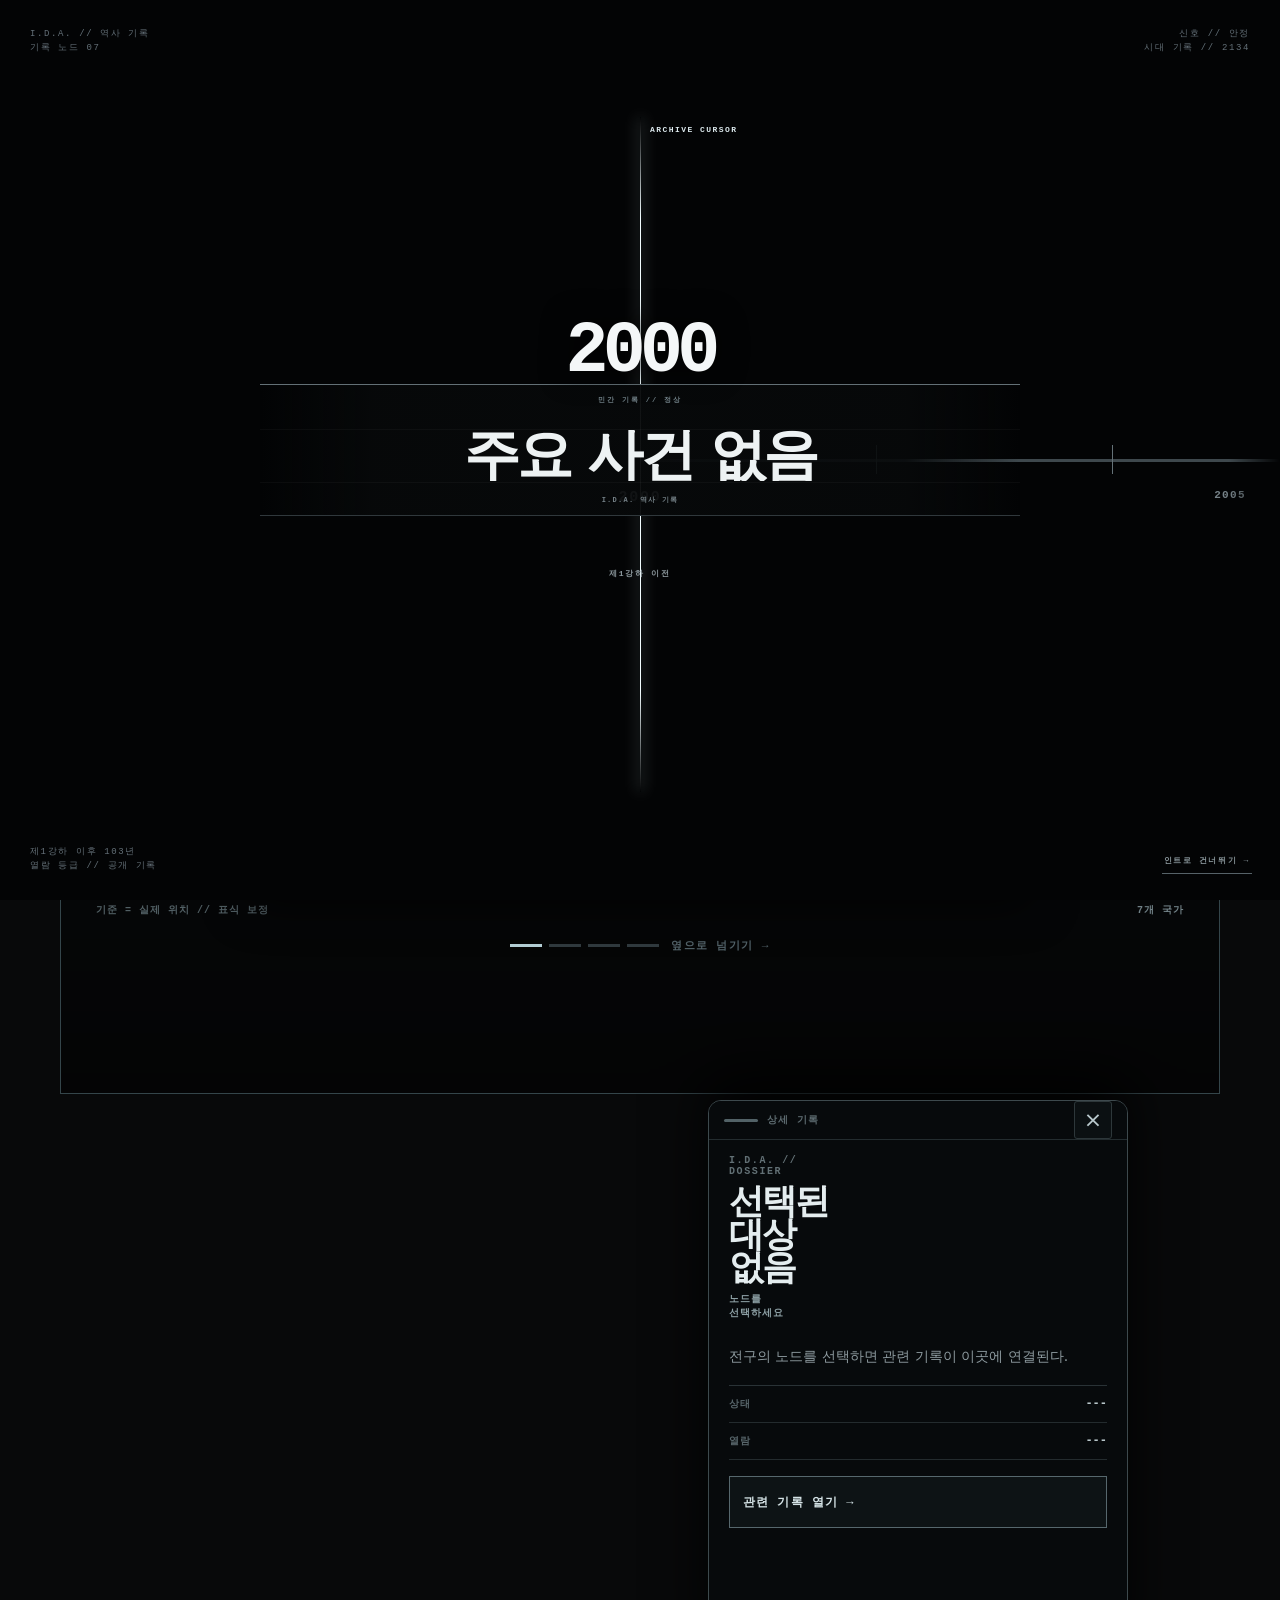
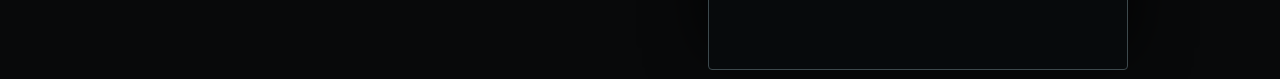
==== index.html @ ff330890 "Refresh website script cache to expose Russia dossier" ====
<!doctype html>
<html lang="ko">
<head>
  <meta charset="utf-8">
  <meta name="viewport" content="width=device-width,initial-scale=1">
  <title># 2134</title>
  <link rel="stylesheet" href="./css/base.css?v=20261007-refactor-3">
  <link rel="stylesheet" href="./css/intro.css?v=20261009-v1">
  <link rel="stylesheet" href="./css/site.css?v=20261007-refactor-3">
  <link rel="stylesheet" href="./css/access.css?v=20261007-refactor-3">
  <link rel="stylesheet" href="./css/world.css?v=20261008-world-order-structure-v1">
  <link rel="stylesheet" href="./css/world-map.css?v=20261008-world-order-structure-v1">
  <link rel="stylesheet" href="./css/world-panel.css?v=20261008-world-order-structure-v1">
  <link rel="stylesheet" href="./css/world-mobile.css?v=20261009-pc-world-terminal-v1">
  <link rel="stylesheet" href="./css/world-mobile-readability.css?v=20261009-pc-world-terminal-v1">
  <link rel="stylesheet" href="./css/world-terminal-desktop.css?v=20261009-pc-world-terminal-v1">
  <link rel="stylesheet" href="./css/nations.css?v=20261008-world-order-structure-v1">
  <link rel="stylesheet" href="./css/nations-dossier.css?v=20261008-world-order-structure-v1">
  <link rel="stylesheet" href="./css/nations-readability.css?v=20261008-world-order-structure-v1">
  <link rel="stylesheet" href="./css/nations-mobile.css?v=20261008-world-order-structure-v1">
  <link rel="stylesheet" href="./css/nations-mobile-dossier.css?v=20261008-world-order-structure-v1">
  <link rel="stylesheet" href="./css/nations-mobile-readability.css?v=20261008-world-order-structure-v1">
  <link rel="stylesheet" href="./css/eidolon.css?v=20261008-structure-v1">
  <link rel="stylesheet" href="./css/eidolon-3d.css?v=20261008-structure-v1">
  <link rel="stylesheet" href="./css/eidolon-dossier.css?v=20261008-structure-v1">
  <link rel="stylesheet" href="./css/eidolon-analysis.css?v=20261008-structure-v1">
  <link rel="stylesheet" href="./css/eidolon-controls.css?v=20261008-structure-v1">
  <link rel="stylesheet" href="./css/eidolon-mobile.css?v=20261007-refactor-3">
  <link rel="stylesheet" href="./css/eidolon-records.css?v=20261008-structure-v1">
  <link rel="stylesheet" href="./css/eidolon-records-behavior.css?v=20261008-structure-v1">
  <link rel="stylesheet" href="./css/eidolon-records-nest.css?v=20261008-structure-v1">
  <link rel="stylesheet" href="./css/eidolon-nest-recon.css?v=20261009-n03-v1">
  <link rel="stylesheet" href="./css/eidolon-records-engagement.css?v=20261008-structure-v1">
  <link rel="stylesheet" href="./css/eidolon-records-profile.css?v=20261008-structure-v1">
  <link rel="stylesheet" href="./css/eidolon-records-readability.css?v=20261008-structure-v1">
  <link rel="stylesheet" href="./css/eidolon-seraph.css?v=20261009-seraph-polish-v2">
  <link rel="stylesheet" href="./css/eidolon-records-seraph.css?v=20261009-seraph-records-v1">
  <link rel="stylesheet" href="./css/military.css?v=20261009-military-deployment-v1">
  <link rel="stylesheet" href="./css/characters.css?v=20261012-chaeryeong-lock-v1">
  <link rel="stylesheet" href="./css/record-nav.css?v=20261007-refactor-3">
  <link rel="stylesheet" href="./css/archive.css?v=20261009-v1">
</head>
<body>
<!-- INTRO / HISTORICAL OPENING -->
<section class="intro" id="intro"><div class="intro-noise"></div><div class="intro-grid"></div><div class="intro-corner tl">I.D.A. // 역사 기록<br>기록 노드 07</div><div class="intro-corner tr">신호 // 안정<br>시대 기록 // 2134</div><div class="intro-corner bl">제1강하 이후 103년<br>열람 등급 // 공개 기록</div><div class="intro-stage intro-first"><div><div class="first-date">I.D.A. // 역사 연표</div><div class="first-title">2000<br>— 2134</div><div class="first-sub">134년 기록 // 연표 불러오는 중</div></div></div><div class="intro-stage intro-years"><div class="chronology"><div class="era-title" id="eraTitle"></div><div class="timeline-now"></div><div class="timeline-year" id="timelineYear">2000</div><div class="record-window" id="recordWindow"><div class="record-status" id="recordStatus">민간 기록 // 정상</div><div class="record-event" id="recordEvent">주요 사건 없음</div><div class="record-eng" id="recordEng">I.D.A. 역사 기록</div></div><div class="timeline-era" id="timelineEra">제1강하 이전</div><div class="rupture-note"><span>역사적 단절 // 2031</span><b>제1강하</b></div><i class="signal-fault f1"></i><i class="signal-fault f2"></i><i class="signal-fault f3"></i><div class="timeline-rail"><div class="timeline-track" id="timelineTrack"></div></div><div class="final-blackout" id="finalBlackout"><div class="final-lock"><span>제1강하 이후 103년</span><b>2134</b><em>I.D.A. // 현재 세계 기록</em></div></div></div></div><div class="intro-stage intro-final" id="accessStage"><div class="access-gate" aria-hidden="true"><i class="gate-top"></i><i class="gate-bottom"></i></div><svg class="access-frame" viewBox="0 0 100 100" preserveAspectRatio="none" aria-hidden="true"><rect class="access-frame-base" x="1" y="1" width="98" height="98" pathLength="100"></rect><rect class="access-frame-progress" id="accessFrameProgress" x="1" y="1" width="98" height="98" pathLength="100"></rect></svg><div class="access-divider" aria-hidden="true"></div><div class="final-wrap"><div class="final-code">현재 시대 // 세계 기록</div><div class="final-title">2134</div><div class="final-rule"></div><div class="final-bottom"><div class="final-copy">인류는 멸망하지 않았다.<br>하지만 세계의 모든 곳이 살아남은 것도 아니다.<small>I.D.A. 세계 기록 // 인증 필요</small></div><div class="access-console"><div class="access-status" id="accessStatus">기록 잠금 // 잠김</div><button class="access-control" id="accessControl" type="button" aria-label="Press and hold to unseal the world archive"><span class="hold-pulse" aria-hidden="true"><i></i></span><span class="access-percent" id="accessPercent">000%</span><span class="hold-copy"><b id="accessHintPrimary">길게 누르기</b><small id="accessHintSecondary">길게 눌러 기록을 해제하세요</small></span></button><div class="access-hint" id="accessHint">길게 누르기 // 놓으면 취소</div></div></div></div><div class="access-granted" id="accessGranted" hidden><span>I.D.A. 인증</span><b>열람 승인</b><em>기록 잠금 // 해제</em></div></div><button class="intro-skip" id="introSkip">인트로 건너뛰기 →</button></section><!-- ARCHIVE APPLICATION SHELL -->
<div class="shell archive-shell" id="archiveShell" data-active-record="world">
<div class="archive-frame" aria-hidden="true">
  <div class="frame-meta frame-left"><span>열람 // 공개 기록</span><b id="frameRecord">기록 01 / 06</b></div>
  <div class="frame-meta frame-right"><span>시대 // 2134</span><b>전쟁 연차 // 103</b></div>
</div>
<header class="top archive-top">
  <div class="brand"><small>I.D.A.</small><strong># 2134</strong></div>
  <div class="record-identity"><span id="recordCode">기록 01 // 현재 시대</span><b id="recordTitle">세계</b></div>

  <div class="system-state"><i></i><span>NODE 07</span><b>신호 // 안정</b></div>
</header><main class="main">
<!-- 01 / WORLD -->
<section class="view active world-view" data-view="world">
  <div class="situation-room" id="situationRoom" data-zone="all" data-era="2134">

    <section class="field-terminal" id="fieldTerminal" aria-label="I.D.A. 전구 기록 단말">
      <header class="ft-header">
        <div><span>I.D.A. // 현장 단말</span><b>세계 / <em>2134</em></b></div>
        <strong class="ft-link"><i></i>연결</strong>
      </header>

      <nav class="ft-modules" aria-label="Terminal modules">
        <button class="active" data-ft-module="theater">전구</button>
        <button data-ft-module="timeline">연표</button>
        <button data-ft-module="status">현황</button>
      </nav>

      <section class="ft-panel active" data-ft-panel="theater">
        <div class="ft-theater-head">
          <span>현재 전구</span>
          <b id="ftTheaterName">동아시아 / 태평양</b>
          <em id="ftTheaterIndex">01 / 04</em>
          <small id="ftTheaterCaption">동아시아 · 태평양 전구</small>
        </div>
        <div class="ft-world-index" id="ftWorldIndex" aria-label="Theater index"></div>
        <div class="ft-theater-deck" id="ftTheaterDeck"></div>
        <div class="ft-theater-footer">
          <div class="ft-theater-dots" id="ftTheaterDots" aria-label="Theater pages"></div>
          <span class="ft-swipe-cue" aria-hidden="true">옆으로 넘기기 →</span>
        </div>
        <div class="ft-discovery-hint" id="ftDiscoveryHint" aria-hidden="true">
          <span>전구를 옆으로 넘겨보세요 →</span><b>국가 선택 // 상세기록 열기</b>
        </div>
      </section>

      <section class="ft-panel ft-timeline" data-ft-panel="timeline">
        <div class="ft-era-row" aria-label="Historical era">
          <button data-ft-era="2031">2031</button>
          <button data-ft-era="2041">2041</button>
          <button data-ft-era="2071">2071</button>
          <button data-ft-era="2101">2101</button>
          <button class="active" data-ft-era="2134">2134</button>
        </div>
        <div class="ft-timeline-list" id="ftTimelineList"></div>
      </section>

      <section class="ft-panel ft-status" data-ft-panel="status">
        <div class="ft-status-hero"><span>현재 세계 기록</span><b>103</b><strong>전쟁 103년째 // 계속 중</strong></div>
        <div class="ft-zone-list">
          <article><b>안전권</b><p>국가 행정과 민간 생활이 안정적으로 유지되는 통제지역.</p></article>
          <article><b>분쟁권</b><p>통제권이 유동적이며 교전·회복작전이 진행되는 지역.</p></article>
          <article><b>상실권</b><p>인류의 지속적인 상시 통제가 상실된 지역.</p></article>
          <article><b>흑색권</b><p>대규모 네스트와 제한된 정찰 데이터가 기록되는 최고위험 구역.</p></article>
        </div>
        <div class="ft-status-actions">
          <button data-ft-open="nations">세계 질서 보기 →</button>
          <button data-ft-open="eidolon">에이돌론 기록 보기 →</button>
        </div>
      </section>

      <aside class="ft-dossier" id="ftDossier" data-state="closed">
        <div class="ft-dossier-head">
          <button class="ft-dossier-grab" id="ftDossierGrabber" type="button" aria-expanded="false"><i></i><span>상세 기록</span></button>
          <button class="ft-dossier-close" id="ftDossierClose" type="button" aria-label="Close dossier">×</button>
        </div>
        <div class="ft-dossier-identity"><div class="ft-dossier-flag" id="ftDossierFlagWrap"><img id="ftDossierFlag" alt="" decoding="async"></div><div><div class="ft-dossier-code" id="ftDossierCode">I.D.A. // DOSSIER</div>
        <h3 id="ftDossierTitle">선택된 대상 없음</h3>
        <div class="ft-dossier-class" id="ftDossierClass">노드를 선택하세요</div></div></div>
        <p id="ftDossierBody">전구의 노드를 선택하면 관련 기록이 이곳에 연결된다.</p>
        <div class="ft-dossier-data">
          <div><span id="ftDossierKey1">상태</span><b id="ftDossierVal1">---</b></div>
          <div><span id="ftDossierKey2">열람</span><b id="ftDossierVal2">---</b></div>
        </div>
        <button class="ft-dossier-open" id="ftDossierOpen" type="button">관련 기록 열기 →</button>
      </aside>
    </section>

    <header class="situation-head">
      <div>
        <div class="kicker">I.D.A. // 세계 전구 통제</div>
        <h2>세계<br><span>전황 기록.</span></h2>
      </div>
      <div class="situation-summary">
        <div><span>현재 시대</span><b id="worldEraReadout">2134</b></div>
        <div><span>전쟁 기간</span><b>103년</b></div>
        <div><span>공개 노드</span><b id="worldNodeCount">08개 추적</b></div>
      </div>
    </header>

    <div class="situation-layout">
      <aside class="zone-rail" aria-label="Zone filters">
        <div class="rail-label">권역 필터</div>
        <button class="zone-filter active" data-zone-filter="all"><span>00</span><b>전체</b><em id="countAll">08</em></button>
        <button class="zone-filter" data-zone-filter="safe"><span>01</span><b>안전</b><em id="countSafe">06</em></button>
        <button class="zone-filter" data-zone-filter="contested"><span>02</span><b>분쟁</b><em id="countContested">00</em></button>
        <button class="zone-filter" data-zone-filter="lost"><span>03</span><b>상실</b><em id="countLost">00</em></button>
        <button class="zone-filter" data-zone-filter="black"><span>04</span><b>흑색</b><em id="countBlack">02</em></button>
      </aside>

      <section class="map-console" aria-label="Interactive world situation map">
        <div class="map-toolbar">
          <div class="map-status">
            <span>지도 // 전략 현황</span>
            <b id="mapHover">권역 또는 국가를 선택하세요</b>
          </div>
          <div class="map-search">
            <label for="worldSearch">검색</label>
            <input id="worldSearch" list="worldSearchList" autocomplete="off" placeholder="국가 / 권역">
            <datalist id="worldSearchList"></datalist>
          </div>
          <div class="map-tools">
            <button type="button" id="zoomOut" aria-label="Zoom out">−</button>
            <button type="button" id="zoomIn" aria-label="Zoom in">+</button>
            <button type="button" id="zoomReset">초기화</button>
          </div>
        </div>

        <div class="map-viewport" id="mapViewport">
          <svg class="world-svg" id="worldSvg" viewBox="0 0 1000 500" role="img" aria-label="Interactive map of the 2134 world archive">
            <defs>
              <pattern id="mapGrid" width="25" height="25" patternUnits="userSpaceOnUse">
                <path d="M 25 0 L 0 0 0 25" fill="none" stroke="currentColor" stroke-width=".45"></path>
              </pattern>
              <filter id="sectorGlow" x="-200%" y="-200%" width="400%" height="400%">
                <feGaussianBlur stdDeviation="2.5" result="blur"></feGaussianBlur>
                <feMerge><feMergeNode in="blur"></feMergeNode><feMergeNode in="SourceGraphic"></feMergeNode></feMerge>
              </filter>
            </defs>
            <rect class="map-grid-fill" width="1000" height="500" fill="url(#mapGrid)"></rect>
            <g id="worldMapViewport">
              <g class="world-land" id="worldLand"></g>
              <g class="world-sectors" id="worldSectors"></g>
            </g>
          </svg>
          <div class="map-scanline" aria-hidden="true"></div>
          <div class="map-loading" id="mapLoading"><span>세계 데이터 // 불러오는 중</span><i></i></div>
          <div class="map-coordinate" id="mapCoordinate">위도 --.-- // 경도 --.--</div>
          <div class="map-legend"><span><i class="safe"></i>안전</span><span><i class="contested"></i>분쟁</span><span><i class="lost"></i>상실</span><span><i class="black"></i>흑색</span></div>
        </div>

        <div class="era-strip">
          <div class="era-strip-head"><span>역사 기록 보기</span><b id="eraState">현재 기록 // 교착</b></div>
          <div class="era-track" role="group" aria-label="Historical era">
            <button data-era="2031"><span>2031</span><b>제1강하</b></button>
            <button data-era="2041"><span>2041</span><b>대전쟁</b></button>
            <button data-era="2071"><span>2071</span><b>대반격</b></button>
            <button data-era="2101"><span>2101</span><b>재건기</b></button>
            <button class="active" data-era="2134"><span>2134</span><b>현재</b></button>
          </div>
          <p id="eraNote">현재 세계 기록. 국가와 도시의 일상은 존속하지만 전쟁은 103년째 계속되고 있다.</p>
        </div>
      </section>

      <aside class="sector-panel" id="sectorPanel">
        <div class="panel-overline" id="panelOverline">세계 전구 // 2134</div>
        <div class="panel-index" id="panelIndex">00</div>
        <h3 id="panelTitle">세계 현황</h3>
        <div class="panel-class" id="panelClass">I.D.A. 공개 기록</div>
        <p id="panelBody">지도의 국가 또는 전략 노드를 선택하면 현재 기록과 연결된 아카이브를 열람할 수 있다.</p>
        <div class="panel-data">
          <div><span>시대</span><b id="panelEra">2134</b></div>
          <div><span>상태</span><b id="panelStatus">전쟁 계속 중</b></div>
          <div><span>열람</span><b id="panelAccess">공개</b></div>
        </div>
        <div class="panel-actions">
          <button id="panelOpen" type="button" disabled>관련 기록 열기 <span>→</span></button>
          <button id="panelReset" type="button">선택 초기화</button>
        </div>
        <div class="panel-feed">
          <span>실시간 기록</span>
          <div id="panelFeed">NODE 07 // WORLD DATA SYNCHRONIZED</div>
        </div>
      </aside>
    </div>
  </div>
</section>
<!-- 02 / CHARACTERS -->
<section class="view characters-view" data-view="characters">
  <div class="char-experience" id="characterArchive" data-section="0">

    <section class="char-directory" id="characterDirectory" hidden aria-label="국가별 인물 명부">
      <header class="char-directory-head">
        <div class="char-directory-eyebrow">I.D.A. // PERSONNEL DIRECTORY · 2134</div>
        <div class="char-directory-intro">
          <div><h2>인물 명부</h2><p>국가와 방위공동체를 선택해 등록 인물의 기록을 열람하십시오.</p></div>
          <div class="char-directory-count"><span>PUBLIC PERSONNEL</span><strong id="characterTotalCount">01</strong></div>
        </div>
      </header>
      <div class="char-directory-filters">
        <span class="char-directory-filter-label">NATIONAL / REGIONAL AFFILIATION</span>
        <nav class="char-country-list" id="characterCountryTabs" aria-label="국가별 인물 분류"></nav>
        <small>← 좌우로 넘겨 국가 선택 →</small>
      </div>
      <div class="char-directory-body">
        <div class="char-directory-section-head">
          <div><span>SELECTED AFFILIATION</span><h3 id="characterCountryName">대한민국</h3></div>
          <b id="characterCountryCount">01 / 등록 인물</b>
        </div>
        <div class="char-directory-cards" id="characterCardList"></div>
        <div class="char-directory-empty" id="characterDirectoryEmpty" hidden>
          <span>NO PUBLIC PERSONNEL RECORD</span>
          <b>공개된 인물 기록이 없습니다.</b>
          <p>추가 인물이 등록되면 해당 국가의 명부에 표시됩니다.</p>
          <small id="characterCountryNote"></small>
        </div>
      </div>
      <footer class="char-directory-foot"><span>PERSONNEL ARCHIVE // PUBLIC DATA</span><span>등록된 인물만 열람할 수 있습니다.</span></footer>
    </section>

    <section class="char-hero" data-char-opening aria-label="한서린 인물 기록 표지">
      <div class="char-hero-head">
        <span>I.D.A. / PERSONNEL ARCHIVE</span><button type="button" class="char-directory-link" data-char-directory-open>국가별 인물 <b aria-hidden="true">↗</b></button>
      </div>
      <div class="char-hero-layout">
        <figure class="char-hero-image">
          <img id="characterCover" alt="한서린" decoding="async" loading="lazy">
          <figcaption id="characterCoverCaption">대한민국 중앙사관학교 / 제76기</figcaption>
        </figure>
        <div class="char-hero-copy">
          <span class="char-roman" id="characterRoman">HAN SEO-RIN</span>
          <h2 id="characterName">한서린</h2>
          <p id="characterSummary"></p>
          <div class="char-hero-meta">2134 <i></i> CADET / CENTRAL ACADEMY</div>
          <button type="button" data-char-start class="char-start" aria-controls="characterBinder" aria-expanded="false">
            <span>기록 열람 시작</span><b aria-hidden="true">→</b>
          </button>
        </div>
      </div>
      <div class="char-hero-foot"><span>PERSONNEL RECORD // ACCESS READY</span><span>01 — 04</span></div>
    </section>

    <section class="char-dossier" id="characterBinder" hidden aria-label="한서린의 인물 기록">
      <header class="char-dossier-head">
        <div><span id="characterFileBadge">PERSONNEL / 001</span><b id="characterDossierName">한서린</b></div>
        <div class="char-dossier-head-actions"><button type="button" data-char-close aria-label="인물 소개로 돌아가기">표지로 ↖</button><button type="button" data-char-directory-open>전체 인물 ☷</button></div>
      </header>

      <nav class="char-index" aria-label="인물 기록 선택">
        <button type="button" data-char-tab="0" aria-current="location"><span>01</span><b>신상</b></button>
        <button type="button" data-char-tab="1"><span>02</span><b>성격</b></button>
        <button type="button" data-char-tab="2"><span>03</span><b>경력</b></button>
        <button type="button" data-char-tab="3"><span>04</span><b>연결</b></button>
      </nav>

      <div class="char-track" id="characterTrack" tabindex="0" aria-label="인물 기록. 좌우로 스와이프하거나 방향키로 이동하세요.">
        <article class="char-slide" data-char-slide="0" aria-label="01 신상">
          <figure class="char-slide-image">
            <img data-char-image="0" alt="한서린의 전장 모습" decoding="async" loading="lazy">
            <figcaption><span>VISUAL / 01</span><b>전장</b></figcaption>
          </figure>
          <div class="char-slide-info">
            <div class="char-slide-kicker">01 / IDENTIFICATION</div>
            <h3 id="characterIdentityName">한서린</h3>
            <p class="char-slide-lead"><b id="characterAffiliation">중앙사관학교 제76기</b><span id="characterPosition">2학년 생도</span></p>
            <dl class="char-facts" id="characterFacts"></dl>
            <p class="char-slide-note" id="characterIdentityNote"></p>
          </div>
        </article>

        <article class="char-slide" data-char-slide="1" aria-label="02 성격">
          <figure class="char-slide-image">
            <img data-char-image="1" alt="한서린의 사복 모습" decoding="async" loading="lazy">
            <figcaption><span>VISUAL / 02</span><b>일상</b></figcaption>
          </figure>
          <div class="char-slide-info">
            <div class="char-slide-kicker">02 / PERSONALITY</div>
            <h3 id="characterPersonalityTitle">서툰 다정함.</h3>
            <p class="char-slide-lead" id="characterPersonalityLead"></p>
            <div class="char-glance" id="characterPersonality"></div>
          </div>
        </article>

        <article class="char-slide" data-char-slide="2" aria-label="03 경력">
          <figure class="char-slide-image">
            <img data-char-image="2" alt="한서린의 정복 경례 모습" decoding="async" loading="lazy">
            <figcaption><span>VISUAL / 03</span><b>정복</b></figcaption>
          </figure>
          <div class="char-slide-info">
            <div class="char-slide-kicker">03 / SERVICE HISTORY</div>
            <h3 id="characterCareerTitle">가문보다 실력.</h3>
            <p class="char-slide-lead" id="characterCareerLead"></p>
            <div class="char-glance char-glance-career" id="characterCareer"></div>
          </div>
        </article>

        <article class="char-slide" data-char-slide="3" aria-label="04 연결">
          <figure class="char-slide-image">
            <img data-char-image="3" alt="한서린의 정복 상반신 모습" decoding="async" loading="lazy">
            <figcaption><span>VISUAL / 04</span><b>인물</b></figcaption>
          </figure>
          <div class="char-slide-info">
            <div class="char-slide-kicker">04 / LINKED RECORDS</div>
            <h3 id="characterLinksTitle">세계와의 연결.</h3>
            <p class="char-slide-lead" id="characterRelationsLead"></p>
            <div class="char-world-links">
              <button type="button" data-char-open="nations"><span>WORLD ORDER</span><b id="characterLinkedNation">대한민국</b><em aria-hidden="true">↗</em></button>
              <button type="button" data-char-open="military"><span>MILITARY</span><b id="characterLinkedInstitution">중앙사관학교</b><em aria-hidden="true">↗</em></button>
            </div>
            <p class="char-slide-note" id="characterLinkedNote">명문 군인가문 출신 · 개별 인물 관계 미공개</p>
          </div>
        </article>
      </div>

      <footer class="char-pager">
        <button type="button" data-char-prev aria-label="이전 기록"><b aria-hidden="true">←</b><span>이전</span></button>
        <div class="char-pager-center">
          <span class="char-pager-count" id="characterPageNumber">01 <i>/</i> 04</span>
          <div class="char-pager-progress" aria-hidden="true"><i data-char-progress="0" class="active"></i><i data-char-progress="1"></i><i data-char-progress="2"></i><i data-char-progress="3"></i></div>
          <em>좌우로 넘겨 기록 열람</em>
        </div>
        <button type="button" data-char-next aria-label="다음 기록"><span>다음</span><b aria-hidden="true">→</b></button>
      </footer>
    </section>
  </div>
</section>

<!-- 03 / WORLD ORDER -->
<section class="view nations-view" data-view="nations">
  <div class="nation-archive world-order" id="nationsArchive">
    <header class="na-head wo-head">
      <div><span>I.D.A. // 국가 체계 기록</span><b>세계 질서</b></div>
      <p>2134 국가 기록 // 통치 · 사회 · 국방 · 기관</p>
    </header>

    <div class="na-layout">
      <aside class="na-index" id="nationIndex">
        <div class="na-index-mobile-bar">
          <button class="na-index-toggle" id="nationIndexToggle" type="button" aria-expanded="false" aria-controls="nationList"><span>국가 목록</span><b>≡</b></button>
          <button class="na-index-close" id="nationIndexClose" type="button" aria-label="Close nation index">×</button>
        </div>
        <div class="na-index-head">
          <div><span>국가 목록</span><b id="nationCount">17개 기록</b></div>
          <label class="na-search"><span>검색</span><input id="nationSearch" type="search" autocomplete="off" spellcheck="false" placeholder="CODE / STATE"></label>
        </div>
        <div class="na-index-list" id="nationList" role="listbox" aria-label="State records"></div>
      </aside>

      <article class="na-dossier wo-dossier" id="nationDossier" data-code="ROK" data-state-ready="true">
        <section class="na-identity wo-identity" id="nationIdentity">
          <div class="na-flag-frame">
            <span>국가 식별</span>
            <img id="nf" alt="" decoding="async" fetchpriority="high">
            <i></i>
          </div>
          <div class="na-identity-copy">
            <div class="na-code" id="nc">ROK // 2134</div>
            <h2 id="nn">대한민국</h2>
            <div class="na-eng" id="ne">대한민국</div>
            <div class="na-state-line"><span>상태</span><b data-nation-field="status">---</b><i id="naStateAvailability">국가 체계 // 확인됨</i></div>
          </div>
        </section>

        <nav class="na-tabs wo-tabs" aria-label="State dossier sections">
          <button class="active" type="button" data-na-tab="governance"><span>01</span><b>통치체계</b></button>
          <button type="button" data-na-tab="society"><span>02</span><b>사회</b></button>
          <button type="button" data-na-tab="defense"><span>03</span><b>국방</b></button>
          <button type="button" data-na-tab="institutions"><span>04</span><b>기관</b></button>
          <button type="button" data-na-tab="history"><span>05</span><b>역사</b></button>
        </nav>

        <div class="na-panels wo-panels">
          <section class="na-panel active" data-na-panel="governance">
            <div class="wo-section-head"><span>01 / 통치체계</span><b>권력 구조</b><em>국가 권력 관계도</em></div>
            <p class="na-brief wo-brief" id="nb"></p>
            <div class="wo-pending"><span>상세 국가 체계</span><b>기록 준비 중 // 대한민국 상세자료 제공</b></div>
            <div class="wo-state-content">
              <div class="wo-gov-lead">
                <div><span>정부 형태</span><b data-state-field="gov-type">공화국 / 민간정부</b><em data-state-field="gov-ko">공화국 · 민간정부</em></div>
                <p data-state-field="gov-note"></p>
              </div>
              <div class="wo-power" aria-label="State authority structure">
                <i class="wo-power-line line-a"></i><i class="wo-power-line line-b"></i><i class="wo-power-line line-c"></i>
                <div class="wo-power-core"><span>국가 권력 구조</span><b data-state-field="gov-balance">민간 권력 균형</b><em>2134 // 공개 자료</em></div>
                <article class="wo-power-node executive"><span>행정부</span><b data-state-field="gov-executive">대통령 · 행정부</b><i>01</i></article>
                <article class="wo-power-node legislature"><span>입법부</span><b data-state-field="gov-legislature">국회</b><i>02</i></article>
                <article class="wo-power-node judiciary"><span>사법부</span><b data-state-field="gov-judiciary">사법부</b><i>03</i></article>
              </div>
            </div>
          </section>

          <section class="na-panel" data-na-panel="society">
            <div class="wo-section-head"><span>02 / 사회</span><b>민간 질서</b><em>전시 사회 구조</em></div>
            <div class="wo-pending"><span>상세 국가 체계</span><b>기록 준비 중 // 대한민국 상세자료 제공</b></div>
            <div class="wo-state-content">
              <div class="wo-metric-grid">
                <article><span>민간 행정</span><b data-state-field="soc-civil">민간행정 유지</b><i>유지</i></article>
                <article><span>군 경력의 사회적 영향</span><b data-state-field="soc-military">높음</b><i>영향 큼</i></article>
                <article><span>수도 권역</span><b data-state-field="soc-zone">서울 안전권</b><i>통제됨</i></article>
                <article><span>인구</span><b data-nation-field="population">---</b><i>2134 추정</i></article>
              </div>
              <p class="wo-copy" data-state-field="soc-note"></p>
            </div>
          </section>

          <section class="na-panel" data-na-panel="defense">
            <div class="wo-section-head"><span>03 / 국방</span><b>국가 방위 체계</b><em>05 군사 기록과 연결</em></div>
            <div class="wo-pending"><span>상세 국가 체계</span><b>기록 준비 중 // 대한민국 상세자료 제공</b></div>
            <div class="wo-state-content">
              <div class="wo-defense-route">
                <span>지휘 흐름</span>
                <b data-state-field="def-command">국가 → 합동 → 작전 → 현장</b>
                <div><i>국가</i><i>합동</i><i>작전</i><i>현장</i></div>
              </div>
              <div class="wo-defense-facts">
                <article><span>주요 교리</span><b data-state-field="def-doctrine">적응형 전투체계</b></article>
                <article><span>전쟁 상태</span><b data-state-field="def-status">전쟁 중 / 103년째</b></article>
                <article><span>지휘 연결</span><b data-nation-field="capital">---</b></article>
              </div>
              <p class="wo-copy" data-state-field="def-note"></p>
              <button class="wo-record-link" type="button" data-na-open-military><span>연결 기록 05</span><b>군사 체계 보기 →</b></button>
            </div>
          </section>

          <section class="na-panel" data-na-panel="institutions">
            <div class="wo-section-head"><span>04 / 기관</span><b>국가 기관 기록</b><em>교육 · 지휘 · 엘리트 경로</em></div>
            <div class="wo-pending"><span>상세 국가 체계</span><b>기록 준비 중 // 대한민국 상세자료 제공</b></div>
            <div class="wo-state-content">
              <article class="wo-institution-card">
                <div class="wo-inst-no"><span>01</span><b data-state-field="inst-status">국가 최상위</b></div>
                <div class="wo-inst-title"><span data-state-field="inst-eng">중앙사관학교</span><h3 data-state-field="inst-name">중앙사관학교</h3><p data-state-field="inst-note"></p></div>
                <dl>
                  <div><dt>기수</dt><dd data-state-field="inst-class">제76기</dd></div>
                  <div><dt>위치</dt><dd data-state-field="inst-location">서울</dd></div>
                  <div><dt>역할</dt><dd data-state-field="inst-role">정예 장교 양성</dd></div>
                </dl>
              </article>
            </div>
          </section>

          <section class="na-panel" data-na-panel="history">
            <div class="wo-section-head"><span>05 / 역사</span><b>연결된 국가 기록</b><em>연대기</em></div>
            <div class="na-history" id="nationHistory"></div>
          </section>
        </div>

        <div class="na-mobile-pager">
          <button id="nationPrev" type="button"><span>이전</span><b>← 이전 기록</b></button>
          <button id="nationNext" type="button"><span>다음</span><b>다음 기록 →</b></button>
        </div>
      </article>

      <aside class="na-data-rail">
        <header><span>현재 국가</span><b id="naRailCode">ROK</b></header>
        <div class="na-rail-flag"><img id="naRailFlag" alt="" decoding="async"></div>
        <dl>
          <div><dt>상태</dt><dd data-nation-field="status">---</dd></div>
          <div><dt>인구</dt><dd data-nation-field="population">---</dd></div>
          <div><dt>수도</dt><dd data-nation-field="capital">---</dd></div>
          <div><dt>주요 특징</dt><dd data-nation-field="strength">---</dd></div>
          <div><dt>열람</dt><dd>공개 // 확인됨</dd></div>
        </dl>
        <footer><span>기록 03 / 세계 질서</span><b>I.D.A. NODE 07</b></footer>
      </aside>
    </div>

    <div class="nation-handoff" id="nationHandoff" aria-hidden="true">
      <div class="nation-handoff-core">
        <span id="nationHandoffTarget">대상 // 대한민국</span>
        <div><img id="nationHandoffFlag" alt="" decoding="async"></div>
        <b>국가 기록 다시 불러오는 중</b>
        <i>국가 체계 확인 완료 // 공개 열람</i>
      </div>
    </div>
  </div>
</section>
<!-- 04 / EIDOLON -->
<section class="view eidolon-view" data-view="eidolon">
  <section class="eidolon-lab" id="eidolonLab" data-ei-class="swarm" data-ei-tab="profile" data-ei-nest="small">
    <header class="ei-head">
      <div><div class="kicker">I.D.A. // 적성 개체 분석실</div><h2>에이돌론<br><span>분석 기록.</span></h2></div>
      <div class="ei-head-meta">
        <div><span>전쟁 연차</span><b>103</b></div>
        <div><span>확인된 분류</span><b>5종 + 규격외</b></div>
        <div><span>기원</span><b>불명</b></div>
      </div>
    </header>
    <div class="ei-source"><span id="eiSource">출처 // 일반 분류 기록</span><b id="eiSourceBody">공개 분류 기록</b></div>

    <div class="ei-grid">
      <aside class="ei-class-nav" aria-label="Eidolon classification">
        <div class="ei-class-head"><span>개체 분류</span><b>6개 기록</b></div>
        <button class="ei-class-btn active" type="button" data-ei-class-btn="swarm" role="option" aria-selected="true"><span class="ei-class-mark">I</span><div><b>스웜</b><small>정찰 / 침투</small></div></button>
        <button class="ei-class-btn" type="button" data-ei-class-btn="hunter" role="option"><span class="ei-class-mark">II</span><div><b>헌터</b><small>추적 / 도심</small></div></button>
        <button class="ei-class-btn" type="button" data-ei-class-btn="brute" role="option"><span class="ei-class-mark">III</span><div><b>브루트</b><small>중장갑</small></div></button>
        <button class="ei-class-btn" type="button" data-ei-class-btn="dominion" role="option"><span class="ei-class-mark">IV</span><div><b>도미니언</b><small>지휘형</small></div></button>
        <button class="ei-class-btn" type="button" data-ei-class-btn="ark" role="option"><span class="ei-class-mark">V</span><div><b>아크</b><small>전략 개체</small></div></button>
        <button class="ei-class-btn" type="button" data-ei-class-btn="seraph" role="option"><span class="ei-class-mark">?</span><div><b>세라프</b><small>규격외 분류</small></div></button>
      </aside>

      <section class="ei-scanner" id="eiScanner" tabindex="0" aria-label="Eidolon classification reference scanner. Swipe or use arrow keys to change class.">
        <div class="ei-scan-top"><span>참고 형상 // 개체별 형태 차이</span><b id="eiTaxonomyState">공개 분류 // 확인 완료</b></div>
        <div class="ei-target" aria-hidden="true">
          <i class="ei-axis-x"></i><i class="ei-axis-y"></i><div class="ei-orbit"></div>
          <div class="ei-seraph-visual" data-ei-seraph-visual aria-hidden="true">
            <img class="ei-seraph-portrait" src="./assets/eidolon/seraph-silhouette.webp?v=20261009-seraph-v1" alt="" loading="lazy" decoding="async">
            <div class="ei-seraph-haze"></div><div class="ei-seraph-grain"></div><i class="ei-seraph-sweep"></i>
            <div class="ei-seraph-corners"><i></i><i></i><i></i><i></i></div>
            <div class="ei-seraph-title"><span>IRREGULAR // ?</span><b>SERAPH</b><em>외형 참고 / 비검증</em></div>
            <div class="ei-seraph-readout">
              <span>I.D.A. // FRAGMENTARY RECORD</span>
              <strong data-ei-seraph-channel>HUMAN-LIKE // SIGHTING ONLY</strong>
              <small data-ei-seraph-message>검증된 표본 없음 · 목격 기록 기반 재구성</small>
            </div>
          </div>
          <div class="ei-specimen">
            <i class="ei-limb l1"></i><i class="ei-limb l2"></i><i class="ei-limb l3"></i><i class="ei-limb l4"></i><i class="ei-limb l5"></i><i class="ei-limb l6"></i>
            <i class="ei-body"></i><i class="ei-core"></i>
          </div>
        </div>
        <button class="ei-hotspot core" type="button" data-ei-focus="core"><span>분석</span><b>코어</b></button>
        <button class="ei-hotspot network" type="button" data-ei-focus="network"><span>분석</span><b>네트워크</b></button>
        <button class="ei-hotspot morphology active" type="button" data-ei-focus="morphology"><span>분석</span><b>형태</b></button>
        <i class="ei-scanline" aria-hidden="true"></i>
        <div class="ei-scan-foot"><span>옆으로 넘기기 / 방향키 // 분류 변경</span><b data-ei-field="scale">소형 / 대량생산</b></div>
      </section>

      <aside class="ei-assessment">
        <header><span>적성 개체 기록</span><b>분류 기록 // 공개</b></header>
        <div class="ei-assess-primary"><span>분류</span><b class="ei-class-lockup"><i class="ei-class-mark" data-ei-field="mark">I</i><u>//</u><i class="ei-class-name" data-ei-field="name">스웜</i></b><em data-ei-field="ko">SWARM</em></div>
        <div class="ei-assess-role"><span>역할</span><b data-ei-field="role">정찰 / 침투 / 집단전</b></div>
        <div class="ei-risk-wrap"><div class="ei-risk-head"><span>작전 위험도</span><b><em data-ei-field="risk">D급 // 표준</em></b></div><div class="ei-risk-scale"><span data-risk="D">D</span><span data-risk="C">C</span><span data-risk="B">B</span><span data-risk="A">A</span><span data-risk="S">S</span><i class="ei-risk-breach" aria-hidden="true"></i><strong class="ei-risk-unbounded">측정 불가</strong></div></div>
        <div class="ei-focus-readout">
          <div class="ei-focus-head"><span>분석 항목</span><b id="eiFocusIndex">03 / 03</b></div>
          <div class="ei-focus-switch" role="group" aria-label="Analysis channel"><button type="button" data-ei-focus="core">코어</button><button type="button" data-ei-focus="network">네트워크</button><button class="active" type="button" data-ei-focus="morphology">형태</button></div>
          <b id="eiFocusTitle">형태 분석</b><em id="eiFocusMeta">소형 / 대량생산 // 정찰 / 침투 / 집단전</em>
          <p id="eiFocusBody">소형 양산형. 정찰·침투·집단전에 특화된 기본 분류. 형태와 크기는 개체마다 다양하며 이 화면은 분류 참고용 개념 스캔이다.</p>
          <div class="ei-focus-status"><span>상태 // <b id="eiFocusStatus">확인됨</b></span><button type="button" data-ei-open-info>상세 정보 ↗</button></div>
        </div>
      </aside>

      <section class="ei-record-console"><header><div><span>I.D.A. // 분석 기록</span><b>개체 데이터베이스</b></div><em>4개 항목 // 공개</em></header><nav class="ei-tabs" aria-label="Eidolon analysis sections">
        <button class="active" type="button" data-ei-tab-btn="profile">01 // 개체 정보</button>
        <button type="button" data-ei-tab-btn="behavior">02 // 행동</button>
        <button type="button" data-ei-tab-btn="nest">03 // 네스트</button>
        <button type="button" data-ei-tab-btn="engagement">04 // 교전</button>
      </nav>

      <div class="ei-panels">
        <section class="ei-panel active" data-ei-panel="profile">
          <div class="ei-profile-head"><div><span>식별 정보</span><b>대상 대조 // I.D.A.</b></div><em data-ei-profile-status>대기</em></div>
          <div class="ei-ident-matrix" data-ei-ident-matrix>
            <div class="ei-ident-field">
              <i class="ei-lock-corner c1"></i><i class="ei-lock-corner c2"></i><i class="ei-lock-corner c3"></i><i class="ei-lock-corner c4"></i>
              <span class="ei-ident-cross">+</span>
              <div class="ei-ident-lockup"><small>개체 분류</small><strong><span data-ei-profile-mark>I</span><i>//</i><b data-ei-profile-name>스웜</b></strong><em data-ei-ident-result>식별 완료</em></div>
              <span class="ei-fragment f1">코어 // 감지</span><span class="ei-fragment f2">형태 // 대조</span><span class="ei-fragment f3">데이터 // 대조</span><span class="ei-fragment f4">역할 // 판정</span>
            </div>
            <div class="ei-ident-data">
              <article data-ident-row><span>기수</span><b data-ident="class">I // 스웜</b><em>확인됨</em></article>
              <article data-ident-row><span>규모</span><b data-ident="scale">소형 / 대량생산</b><em>확인됨</em></article>
              <article data-ident-row><span>역할</span><b data-ident="role">정찰 / 침투 / 집단전</b><em>확인됨</em></article>
              <article data-ident-row><span>코어</span><b>동력 / 연산 / 신경망</b><em>확인됨</em></article>
              <article data-ident-row><span>형태 분석</span><b>개체별 상이</b><em>가변</em></article>
              <article data-ident-row><span>기원</span><b>불명</b><em>미확인</em></article>
            </div>
            <div class="ei-correlation"><span>데이터 일치도</span><i><b></b></i><strong data-ei-correlation>높음 // 확인됨</strong></div>
          </div>
          <p class="ei-profile-brief" id="eiProfileBody">소형 양산형. 정찰·침투·집단전에 특화된 기본 분류.</p>
          <button class="ei-profile-rescan" type="button" data-ei-rescan>개체 다시 분석 <span>↻</span></button>
          <div class="ei-seraph-notice" id="eiSeraphNotice" hidden><span>규격외 기록</span><b>I–V 분류 미적용 // 확인된 실물 표본 없음</b></div>
          <div class="ei-seraph-record ei-seraph-profile" data-seraph-panel="profile" aria-label="세라프 미확인 자료">
            <div class="ei-seraph-record-top"><span>UNVERIFIED // EVIDENCE REGISTER</span><b>검증 가능한 실물 표본 없음</b></div>
            <div class="ei-seraph-fact-grid">
              <article><span>01 / 외형</span><b>인간형 실루엣</b><em>목격 진술 · 미확인</em></article>
              <article><span>02 / 생체 구조</span><b>NO SPECIMEN</b><em>표본 부재 · 판독 불가</em></article>
              <article><span>03 / 교차 검증</span><b>INCONCLUSIVE</b><em>확인된 재현 자료 없음</em></article>
            </div>
            <p class="ei-seraph-record-note">※ 표시는 목격 자료의 요약이며 실측, 개체 수, 능력 수치 또는 세라프의 실제 외모를 확정한 기록이 아니다.</p>
          </div>
        </section>

        <section class="ei-panel" data-ei-panel="behavior">
          <div class="ei-panel-overline">행동 분석 // 적응 과정</div>
          <div class="ei-behavior-head"><div><h3>학습하는 적.</h3><p class="ei-panel-copy">전투 경험은 관측·학습·공유를 거쳐 다음 교전의 대응 방식에 반영된다.</p></div><div class="ei-trace-state"><span>분석 상태</span><b data-ei-trace-status>준비</b></div></div>
          <div class="ei-adaptation-trace" data-ei-adaptation-trace>
            <div class="ei-trace-line" aria-hidden="true"><i></i></div>
            <article data-ei-trace-node="0"><span>01</span><b>관측</b><em>인간 공격</em><p>인간의 무기와 전술, 교전 결과를 관측한다.</p></article>
            <article data-ei-trace-node="1"><span>02</span><b>학습</b><em>전투 데이터</em><p>반복되는 공격 패턴을 분석하고 대응수단을 발전시킨다.</p></article>
            <article data-ei-trace-node="2"><span>03</span><b>공유</b><em>네트워크 연결</em><p>개체의 전투 경험이 다른 에이돌론의 대응 방식에 반영될 수 있다.</p></article>
            <article data-ei-trace-node="3"><span>04</span><b>적응</b><em>대응 갱신</em><p>동일한 무기와 전술의 반복은 점차 효과를 잃을 수 있다.</p></article>
          </div>
          <div class="ei-trace-footer"><span id="eiBehaviorClass">스웜 // 정찰 / 침투 / 집단전</span><button type="button" data-ei-run-trace>과정 재생 ↻</button></div>
          <div class="ei-behavior-warning"><b>현장 기록</b><p>에이돌론의 전투학습과 정보공유는 확인된 공통 위협 특성이다. 정확한 적응 양상은 개체와 교전 상황에 따라 달라질 수 있다.</p></div>
          <div class="ei-seraph-record ei-seraph-behavior" data-seraph-panel="behavior" aria-label="세라프 목격 기록">
            <div class="ei-seraph-record-top"><span>FRAGMENTARY TESTIMONY // SERAPH</span><b>BEHAVIOR UNRESOLVED</b></div>
            <div class="ei-seraph-record-heading"><div><small>02 // EYEWITNESS ARCHIVE</small><h3>확인되지 않은 행적.</h3><p>세라프에 대한 단편적인 목격 묘사를 조회한다. 아래 항목들은 행동 특성이 검증되었다는 뜻이 아니다.</p></div><strong>RECORD<br>INCOMPLETE</strong></div>
            <div class="ei-seraph-evidence-tabs" role="group" aria-label="세라프 관측 정보 분류">
              <button type="button" class="active" data-ei-seraph-evidence="form" aria-pressed="true"><span>01</span><b>외형 목격</b></button>
              <button type="button" data-ei-seraph-evidence="contact" aria-pressed="false"><span>02</span><b>상호작용</b></button>
              <button type="button" data-ei-seraph-evidence="combat" aria-pressed="false"><span>03</span><b>전투 양상</b></button>
            </div>
            <div class="ei-seraph-evidence-detail" data-ei-seraph-evidence-detail aria-live="polite">
              <div class="ei-seraph-evidence-meta"><span data-ei-seraph-evidence-code>TESTIMONY // 01</span><em data-ei-seraph-evidence-state>증언 기반 / 검증 불가</em></div>
              <h4 data-ei-seraph-evidence-title>사람과 닮은 형태</h4>
              <p data-ei-seraph-evidence-body>인간과 비슷한 크기의 형상이 보고되었으나 검증된 촬영 원본이나 확보된 실물 표본은 없다. 화면의 실루엣은 목격 기록을 토대로 한 참고 재구성이다.</p>
              <div class="ei-seraph-evidence-error"><i></i><span>VISUAL CORRELATION</span><b>INSUFFICIENT DATA</b></div>
            </div>
            <p class="ei-seraph-record-note">독립적으로 검증된 행동·학습·통신 관계가 없으므로 일반 에이돌론의 적응 과정을 세라프에 그대로 적용하지 않는다.</p>
          </div>
        </section>

        <section class="ei-panel" data-ei-panel="nest">
          <div class="ei-panel-overline">네스트 네트워크 // 점령지</div>
          <div class="ei-nest-head"><div><h3>점령지를 하나의 시스템으로 바꾼다.</h3><p class="ei-panel-copy">네스트는 생산·수리·보급·정보공유 기능을 수행하는 에이돌론 거점이다. 규모를 선택하면 공개 기록상 네트워크 범위를 재구성한다.</p></div><div class="ei-nest-state"><span>네트워크 구조</span><b data-ei-nest-status>대기</b></div></div>
          <div class="ei-nest-selector">
            <button class="active" type="button" data-ei-nest="small"><span>N-01</span><b>소형</b></button>
            <button type="button" data-ei-nest="medium"><span>N-02</span><b>중형</b></button>
            <button type="button" data-ei-nest="grand"><span>N-03</span><b>대형</b></button>
          </div>

          <div class="ei-nest-recon" data-ei-nest-recon data-mode="tactical" aria-label="소형 네스트 3D 정찰 재구성">
            <div class="ei-nest-recon-head"><span data-ei-nest-recon-title>ORBITAL RECON // N-01</span><b data-ei-nest-recon-status>AWAITING 3D DATA</b></div>
            <div class="ei-nest-recon-view">
              <model-viewer data-ei-nest-viewer camera-controls auto-rotate interaction-prompt="none"
                camera-orbit="45deg 55deg 125%" min-camera-orbit="auto 22deg 70%" max-camera-orbit="auto 82deg 220%"
                shadow-intensity="1" exposure="1" environment-image="neutral" loading="eager"
                alt="소형 네스트의 Meshy 3D 참고 모델. 드래그하여 회전하고 확대할 수 있습니다."></model-viewer>
            </div>
            <i class="ei-nest-recon-sweep" aria-hidden="true"></i>
            <i class="ei-nest-recon-reticle" aria-hidden="true"></i>
            <div class="ei-nest-recon-tools" role="group" aria-label="정찰 화면 모드">
              <button type="button" class="active" data-ei-nest-mode="tactical" aria-pressed="true">TACTICAL</button>
              <button type="button" data-ei-nest-mode="thermal" aria-pressed="false">THERMAL</button>
              <button type="button" data-ei-nest-reset>시점 초기화 ↺</button>
            </div>
            <div class="ei-nest-recon-log" data-ei-nest-log aria-live="polite">참고 모델을 불러오는 중…</div>
            <div class="ei-nest-recon-fallback" data-ei-nest-fallback>
              <strong>3D MODEL // WAITING</strong>
              <p>네스트 GLB 파일을 연결하면 3D 재구성과 스캔 연출이 시작됩니다.</p>
              <button class="ei-nest-recon-local" data-ei-nest-local type="button">GLB 로컬 미리보기 ↗</button>
              <input data-ei-nest-file type="file" accept=".glb,model/gltf-binary" hidden>
            </div>
            <span class="ei-nest-recon-legal">SIMULATED RECON // 실제 위성 관측치 아님</span>
            <div class="ei-nest-recon-meter"><i data-ei-nest-bar></i></div>
            <div class="ei-nest-recon-foot">
              <span data-ei-nest-phase>MODEL DATA // STANDBY</span>
              <b data-ei-nest-percent>0%</b>
            </div>
          </div>
          <div class="ei-nest-topology" data-ei-nest-topology data-level="small">
            <div class="ei-nest-grid" aria-hidden="true"></div>
            <div class="ei-nest-links" aria-hidden="true">
              <i class="link production"></i><i class="link repair"></i><i class="link supply"></i><i class="link data"></i>
              <i class="branch bm1"></i><i class="branch bm2"></i><i class="branch bg1"></i><i class="branch bg2"></i>
            </div>
            <div class="ei-nest-core"><i></i><span>네스트</span><b data-ei-nest-core>소형</b></div>
            <div class="ei-net-node production"><i></i><span>생산</span></div>
            <div class="ei-net-node repair"><i></i><span>수리</span></div>
            <div class="ei-net-node supply"><i></i><span>보급</span></div>
            <div class="ei-net-node data"><i></i><span>정보</span></div>
            <i class="ei-satellite m1"></i><i class="ei-satellite m2"></i><i class="ei-satellite g1"></i><i class="ei-satellite g2"></i>
          </div>
          <div class="ei-nest-readout">
            <div><span id="eiNestCode">N-01</span><h4 id="eiNestTitle">소형 네스트</h4><em id="eiNestKo">소형 네스트</em></div>
            <div><b id="eiNestSub">정찰 / 감시 / 보급 전초기지</b><p id="eiNestBody">정찰·감시·보급을 위한 전초기지 성격의 네스트. 방치될 경우 중형 네스트로 성장할 수 있다.</p></div>
          </div>
          <div class="ei-nest-foot"><span>확인된 기능 // 생산 · 수리 · 보급 · 정보공유</span><button type="button" data-ei-scan-nest>네트워크 분석 ↻</button></div>
          <div class="ei-seraph-record ei-seraph-nest" data-seraph-panel="nest" aria-label="세라프 네스트 연관 기록">
            <div class="ei-seraph-record-top"><span>NEST AFFILIATION // UNKNOWN</span><b>연관성 판정 보류</b></div>
            <div class="ei-seraph-record-heading"><div><small>03 // NETWORK CORRELATION</small><h3>연결되지 않는 좌표.</h3><p>세라프가 어느 네스트에서 출현하거나 지휘를 받는다는 직접적인 검증 자료가 없다.</p></div><strong>NO VERIFIED<br>LINK</strong></div>
            <div class="ei-seraph-null-network" aria-label="네스트 연결 정보를 확인할 수 없음">
              <i class="ei-seraph-null-grid" aria-hidden="true"></i>
              <div class="ei-seraph-null-terminal"><span>ORIGIN</span><b>?</b><em>UNTRACED</em></div>
              <div class="ei-seraph-null-path" aria-hidden="true"></div>
              <div class="ei-seraph-null-terminal"><span>NEST</span><b>×</b><em>NO MATCH</em></div>
              <p>ESTABLISHED CONNECTIONS <strong>0 VERIFIED</strong></p>
            </div>
            <div class="ei-seraph-verdict"><span>네스트 분류</span><b>소형 / 중형 / 대형 적용 불가</b><p>일반 개체의 네스트 생산·보급·지휘망을 세라프와 연결해 해석할 근거가 부족하다. 미확인은 연관성이 없다는 확정 판정과 구분된다.</p></div>
          </div>
        </section>

        <section class="ei-panel" data-ei-panel="engagement">
          <div class="ei-panel-overline">교전 // 위협 대응</div>
          <div class="ei-engage-head"><div><h3>작전위험도를 대응 단계로 변환한다.</h3><p class="ei-panel-copy">I~V와 세라프는 개체 분류체계, D~S는 작전 환경·네스트·개체 위협을 종합한 작전 위험도다.</p></div><div class="ei-engage-state"><span>현재 보기</span><b data-ei-view-risk>B급 // 표준</b></div></div>
          <div class="ei-threat-matrix" data-ei-threat-matrix data-view-risk="B">
            <div class="ei-risk-track" aria-label="Operational risk levels">
              <i class="ei-risk-progress"></i>
              <button type="button" data-ei-risk="D"><span>D</span><em>01</em></button>
              <button type="button" data-ei-risk="C"><span>C</span><em>02</em></button>
              <button class="active" type="button" data-ei-risk="B"><span>B</span><em>03</em></button>
              <button type="button" data-ei-risk="A"><span>A</span><em>04</em></button>
              <button type="button" data-ei-risk="S"><span>S</span><em>05</em></button>
            </div>
            <div class="ei-threat-readout">
              <div class="ei-threat-code"><span>대응 단계</span><b id="eiRiskDetailCode">위험도 B</b><em id="eiRiskTier">전술 대응</em></div>
              <div class="ei-threat-bars">
                <div><span>위협</span><i><b data-meter="threat"></b></i></div>
                <div><span>전력</span><i><b data-meter="force"></b></i></div>
                <div><span>협동</span><i><b data-meter="coord"></b></i></div>
              </div>
            </div>
            <div class="ei-threat-directive"><span>작전 정의</span><p id="eiRiskDetailBody">중형 네스트 또는 강력한 개체 대응에 사용되는 작전 위험도.</p><b id="eiRiskDirective">전술 전력 투입</b></div>
          </div>
          <div class="ei-seraph-breach" aria-hidden="true"><span>표준 상한</span><i></i><b>×</b><strong>범위 초과</strong><em>측정 불가</em></div>
          <div class="ei-engage-note"><span>위험도 체계</span><p>D–S는 개체 분류와 별개의 작전 위험도다. 선택한 등급의 대응 프로토콜을 열람한다.</p></div>
          <div class="ei-seraph-record ei-seraph-engagement" data-seraph-panel="engagement" aria-label="세라프 규격외 위험 기록">
            <div class="ei-seraph-record-top"><span>OPERATIONAL ASSESSMENT // OUTLIER</span><b>STANDARD RATING REJECTED</b></div>
            <div class="ei-seraph-record-heading"><div><small>04 // OPERATIONAL EXCEPTION</small><h3>등급으로 환산할 수 없다.</h3><p>세라프는 기존 D–S 위험도에 맞춰 수치화할 수 있는 신뢰할 만한 자료가 부족한 규격외 분류다.</p></div><strong>UNBOUNDED<br>CLASSIFICATION</strong></div>
            <div class="ei-seraph-risk-verdict">
              <div><span>등급 판정</span><b>UNDEFINED</b><em>수치 없음 / S급 대체 불가</em></div>
              <div><span>전술 정보</span><b>UNAVAILABLE</b><em>대응 성능 미확인</em></div>
              <div><span>지휘 권고</span><b>RESTRICTED</b><em>확증 없는 능력 추정 금지</em></div>
            </div>
            <p class="ei-seraph-record-note">표준 등급을 초과한다는 표시가 곧 측정된 전투력이나 절대적인 피해 규모를 의미하지는 않는다. 확인된 자료의 부재를 수치로 채우지 않는다.</p>
          </div>
        </section>
      </div>
      </section>
    </div>
  </section>
</section>

<!-- 05 / MILITARY -->
<section class="view military-view" data-view="military">
  <div class="mil-command" id="milCommand" data-mode="command">
    <header class="mil-head"><div><span>I.D.A. // 전략 지휘 기록</span><h2>군사 체계</h2><p>103년의 전쟁은 군을 국가와 사회의 핵심 축으로 만들었다. 군은 사회 전체를 대체하지 않지만, 군 경력·계급·교육기관은 강한 사회적 영향력을 가진다.</p></div><aside><span>전쟁 연차</span><b>103</b><em>지휘망 // 연결됨</em></aside></header>
    <nav class="mil-modes" aria-label="Military command modules">
      <button class="active" data-mil-mode="command"><span>01</span><b>지휘체계</b></button>
      <button data-mil-mode="structure"><span>02</span><b>편제 구조</b></button>
      <button data-mil-mode="force"><span>03</span><b>전력</b></button>
      <button data-mil-mode="rank"><span>04</span><b>계급</b></button>
      <button data-mil-mode="deployment"><span>05</span><b>배치</b></button>
    </nav>
    <div class="mil-table">
      <section class="mil-stage">
        <div class="mil-grid" aria-hidden="true"></div><div class="mil-sweep" aria-hidden="true"></div>
        <div class="mil-stage-label"><span data-mil-kicker>지휘 권한 흐름</span><b data-mil-title>전략 지휘망</b></div>
        <div class="mil-network" data-mil-network>
          <i class="mil-line l1"></i><i class="mil-line l2"></i><i class="mil-line l3"></i><i class="mil-line l4"></i>
          <button type="button" class="mil-node n0 active" data-mil-node="national" aria-pressed="true"><span>01</span><b>국가 지휘부</b></button>
          <button type="button" class="mil-node n1" data-mil-node="joint" aria-pressed="false"><span>02</span><b>합동지휘부</b></button>
          <button type="button" class="mil-node n2" data-mil-node="operations" aria-pressed="false"><span>03</span><b>작전사령부</b></button>
          <button type="button" class="mil-node n3" data-mil-node="front" aria-pressed="false"><span>04</span><b>현장지휘부</b></button>
          <button type="button" class="mil-node n4" data-mil-node="unit" aria-pressed="false"><span>05</span><b>개별 부대</b></button>
        </div>
        <div class="mil-org" data-mil-org aria-label="군종별 부대 편제 예시">
          <div class="mil-org-branches" role="group" aria-label="군종 선택">
            <button type="button" class="active" data-mil-branch="land" aria-pressed="true"><span>01</span><b>지상군</b></button>
            <button type="button" data-mil-branch="sea" aria-pressed="false"><span>02</span><b>해상군</b></button>
            <button type="button" data-mil-branch="air" aria-pressed="false"><span>03</span><b>항공군</b></button>
          </div>
          <div class="mil-org-tree" role="group" aria-label="부대 편제 계층 선택">
            <button type="button" class="mil-org-unit active" data-mil-unit="0" aria-pressed="true"><span>01</span><b data-mil-org-name>군단</b><small data-mil-org-brief>광역 작전</small></button>
            <button type="button" class="mil-org-unit" data-mil-unit="1" aria-pressed="false"><span>02</span><b data-mil-org-name>사단</b><small data-mil-org-brief>통합 전투</small></button>
            <button type="button" class="mil-org-unit" data-mil-unit="2" aria-pressed="false"><span>03</span><b data-mil-org-name>여단</b><small data-mil-org-brief>독립 작전</small></button>
            <button type="button" class="mil-org-unit" data-mil-unit="3" aria-pressed="false"><span>04</span><b data-mil-org-name>대대</b><small data-mil-org-brief>현장 전술</small></button>
          </div>
          <p class="mil-org-note">편제 예시 // 실제 군종·국가별 명칭과 계층은 다를 수 있음</p>
        </div>
        <div class="mil-force" data-mil-force-board aria-label="통합 전력망 · 전력 유형 선택">
          <svg class="mil-force-links" viewBox="0 0 100 100" preserveAspectRatio="none" aria-hidden="true" focusable="false">
            <line data-mil-force-link="ground" x1="50" y1="49" x2="18" y2="19"></line>
            <line data-mil-force-link="naval" x1="50" y1="49" x2="82" y2="19"></line>
            <line data-mil-force-link="air" x1="50" y1="49" x2="16" y2="66"></line>
            <line data-mil-force-link="special" x1="50" y1="49" x2="84" y2="66"></line>
            <line data-mil-force-link="support" x1="50" y1="49" x2="50" y2="88"></line>
          </svg>
          <div class="mil-force-core" aria-hidden="true">
            <span>I.D.A. / 2134</span><b>통합 전력</b><small>COMBINED FORCES</small>
          </div>
          <button type="button" class="mil-force-node n-ground active" data-mil-force="ground" aria-pressed="true"><span>01 / GROUND</span><b>지상 전력</b></button>
          <button type="button" class="mil-force-node n-naval" data-mil-force="naval" aria-pressed="false"><span>02 / NAVAL</span><b>해상 전력</b></button>
          <button type="button" class="mil-force-node n-air" data-mil-force="air" aria-pressed="false"><span>03 / AIR</span><b>항공 전력</b></button>
          <button type="button" class="mil-force-node n-special" data-mil-force="special" aria-pressed="false"><span>04 / SPECIAL</span><b>특수 전력</b></button>
          <button type="button" class="mil-force-node n-support" data-mil-force="support" aria-pressed="false"><span>05 / SUPPORT</span><b>지원 전력</b></button>
          <span class="mil-force-caption">전력 분류 예시 / 국가별 구성 상이</span>
        </div>
        <div class="mil-rank" data-mil-rank-board aria-label="계급·경력 단계와 진출 경로">
          <div class="mil-rank-groups" role="group" aria-label="신분 구분">
            <button type="button" class="active" data-mil-rank-group="officer" aria-pressed="true"><span>01</span><b>장교</b></button>
            <button type="button" data-mil-rank-group="nco" aria-pressed="false"><span>02</span><b>부사관</b></button>
            <button type="button" data-mil-rank-group="enlisted" aria-pressed="false"><span>03</span><b>병</b></button>
          </div>
          <div class="mil-rank-path"><span>초기 단계</span><i aria-hidden="true"></i><span>상위 단계</span></div>
          <div class="mil-rank-track" role="group" aria-label="선택 신분의 경력 단계">
            <button class="mil-rank-step active" type="button" data-mil-rank-stage="0" aria-pressed="true"><span>01</span><b data-mil-rank-name>초급 장교</b><small data-mil-rank-brief>소부대 지휘</small></button>
            <button class="mil-rank-step" type="button" data-mil-rank-stage="1" aria-pressed="false"><span>02</span><b data-mil-rank-name>중견 장교</b><small data-mil-rank-brief>중간 지휘</small></button>
            <button class="mil-rank-step" type="button" data-mil-rank-stage="2" aria-pressed="false"><span>03</span><b data-mil-rank-name>상급 장교</b><small data-mil-rank-brief>상위 지휘·참모</small></button>
            <button class="mil-rank-step" type="button" data-mil-rank-stage="3" aria-pressed="false"><span>04</span><b data-mil-rank-name>장성급 장교</b><small data-mil-rank-brief>최상위 군 지휘</small></button>
          </div>
          <div class="mil-rank-careers" role="group" aria-label="경력 전환·진출 경로">
            <button type="button" data-mil-career="enlisted-nco"><span>전환 경로</span><b>병 → 부사관 지원 <i aria-hidden="true">↗</i></b></button>
            <button type="button" data-mil-career="academy-officer"><span>양성 경로</span><b>사관학교 → 장교 임관 <i aria-hidden="true">↗</i></b></button>
          </div>
          <p class="mil-rank-note">공통 경력 단계 예시 · 실제 계급명·진급 자격은 국가별로 상이</p>
        </div>
        <div class="mil-deployment" data-mil-deploy-board aria-label="작전 구역 배치 시뮬레이션">
          <svg class="mil-deploy-map" viewBox="0 0 800 470" preserveAspectRatio="none" aria-hidden="true" focusable="false">
            <path class="mil-deploy-contour" d="M0 75 Q170 0 310 96 T800 74 M0 132 Q155 48 312 148 T800 144 M0 226 Q154 124 329 220 T800 236 M0 331 Q189 232 363 330 T800 355 M0 420 Q185 310 380 408 T800 422"/>
            <path class="mil-deploy-gridline" d="M112 0 L156 470 M290 0 L340 470 M504 0 L550 470 M684 0 L742 470 M0 116 H800 M0 236 H800 M0 358 H800"/>
            <path class="mil-deploy-boundary" d="M35 110 L200 46 L345 100 L440 40 L714 93 L766 205 L681 367 L510 427 L296 408 L89 335 Z"/>
            <path data-mil-deploy-route="frontline" d="M400 235 L151 100"/>
            <path data-mil-deploy-route="city" d="M400 235 L654 113"/>
            <path data-mil-deploy-route="nest" d="M400 235 L395 175"/>
            <path data-mil-deploy-route="reserve" d="M400 235 L143 355"/>
            <path data-mil-deploy-route="rear" d="M400 235 L663 357"/>
            <circle cx="400" cy="235" r="16" class="mil-deploy-origin"/>
            <circle cx="400" cy="235" r="30" class="mil-deploy-ring"/>
          </svg>
          <div class="mil-deploy-label"><span>OPERATIONAL SECTORS // CONCEPT MODEL</span><b>2134 / 배치 구역 개요</b></div>
          <button type="button" class="mil-deploy-zone zone-frontline active" data-mil-deployment="frontline" aria-pressed="true"><span>01 / FRONT</span><b>전선 방어</b></button>
          <button type="button" class="mil-deploy-zone zone-city" data-mil-deployment="city" aria-pressed="false"><span>02 / CIVIL</span><b>도시 안전권</b></button>
          <button type="button" class="mil-deploy-zone zone-nest" data-mil-deployment="nest" aria-pressed="false"><span>03 / NEST</span><b>네스트 대응</b></button>
          <button type="button" class="mil-deploy-zone zone-reserve" data-mil-deployment="reserve" aria-pressed="false"><span>04 / RESERVE</span><b>기동 예비전력</b></button>
          <button type="button" class="mil-deploy-zone zone-rear" data-mil-deployment="rear" aria-pressed="false"><span>05 / REAR</span><b>후방 보급</b></button>
          <div class="mil-deploy-legend"><span>국가별 실제 배치 · 병력 규모 · 지리 좌표 아님</span><b>5 SECTOR TYPES</b></div>
        </div>
        <div class="mil-route-state"><span>전달 상태</span><b data-mil-route>대기</b></div>
      </section>
      <aside class="mil-readout" aria-live="polite" aria-atomic="true"><header><span data-mil-readout-heading>선택 계층 // 지휘 구조</span><b data-mil-readout-code>지휘 단계 // 01 / 05</b></header><h3 data-mil-readout-title>국가 지휘부</h3><p data-mil-readout-body>국가의 전쟁 목표와 방위 정책을 정하고, 전략적 우선순위와 군사력 운용 방향을 결정한다. 구체적인 체계는 국가마다 다르다.</p><div class="mil-facts" data-mil-facts><div><span>지휘 범위</span><b>국가 전략</b></div><div><span>주요 역할</span><b>정책·우선순위 결정</b></div><div><span>연결 계층</span><b>합동지휘부</b></div></div><button type="button" data-mil-route-btn>지휘 흐름 재생 <span>→</span></button></aside>
    </div>
    <footer class="mil-social"><span>군사사회 // 공개 기록</span><p>안전권에서는 민간의 일상이 계속된다. 동시에 군 경력과 출신 교육기관은 장기전 사회에서 중요한 경력 자산으로 기능한다.</p></footer>
  </div>
</section>
<!-- 06 / ARCHIVE -->
<section class="view history-view" data-view="archive" id="historyArchive" aria-label="역사 기록">
  <header class="pagehead history-head">
    <div><div class="kicker">I.D.A. // 역사 기록</div><h2>103년의 기록.</h2></div>
    <p>2031년 제1강하 이후 2134년까지. 전쟁과 재건을 거쳐 지금의 세계를 만든 주요 사건들을 열람한다.</p>
  </header>
  <div class="history-overview" aria-label="세계관 주요 연도">
    <div><span>FIRST DESCENT</span><b>2031</b><small>제1강하</small></div>
    <div><span>WAR DURATION</span><b>103</b><small>전쟁 연차</small></div>
    <div><span>CURRENT YEAR</span><b>2134</b><small>현재 기록</small></div>
  </div>
  <nav class="history-periods" aria-label="연대별 역사 기록">
    <button type="button" data-history-era="all" aria-pressed="true" class="active"><span>00</span><b>전체 기록</b></button>
    <button type="button" data-history-era="chaos" aria-pressed="false"><span>01</span><b>대혼란기</b></button>
    <button type="button" data-history-era="war" aria-pressed="false"><span>02</span><b>대전쟁기</b></button>
    <button type="button" data-history-era="counter" aria-pressed="false"><span>03</span><b>인류 반격기</b></button>
    <button type="button" data-history-era="rebuild" aria-pressed="false"><span>04</span><b>재건·고착기</b></button>
  </nav>
  <div class="history-list-head"><div><span>CHRONOLOGY / 2031—2134</span><b id="historyPeriodName">전체 기록</b></div><span id="historyCount" role="status">기록 준비 중</span></div>
  <div class="history-entries" id="historyEntries" aria-live="polite" aria-relevant="additions text"></div>
  <button class="history-more" id="historyMore" type="button" hidden>이어서 열람 <span aria-hidden="true">↓</span></button>
  <footer class="history-footer">I.D.A. // 공개 연표 · 모든 사건은 #2134 세계관 내부의 가상 역사 기록이다.</footer>
</section>
</main>
<!-- GLOBAL RECORD NAVIGATION -->
<nav class="record-dock-shell" id="recordDock" aria-label="기록 메뉴">
  <div class="record-more-menu" id="recordMoreMenu">
    <button type="button" data-record-nav="military"><span>05</span><b>군사</b></button>
    <button type="button" data-record-nav="archive"><span>06</span><b>기록</b></button>
  </div>
  <div class="record-dock-nav">
    <button class="active" type="button" data-record-nav="world" aria-current="page"><span>01</span><b>세계</b></button>
    <button type="button" data-record-nav="characters"><span>02</span><b>인물</b></button>
    <button type="button" data-record-nav="nations"><span>03</span><b>질서</b></button>
    <button type="button" data-record-nav="eidolon"><span>04</span><b>에이돌론</b></button>
    <button type="button" data-record-more aria-expanded="false"><span>•••</span><b>더보기</b></button>
  </div>
</nav>
<div class="record-transition" id="recordTransition" aria-hidden="true">
  <div class="transition-axis"></div>
  <div class="transition-copy">
    <span>I.D.A. // 기록 전환</span>
    <b id="transitionTarget">02 // 인물</b>
    <em id="transitionState">기록 불러오는 중</em>
  </div>
</div>
</div>
<script type="module" src="./js/main.js?v=20261014-rus-dossier-v1"></script></body></html>
---- css/base.css ----
:root{--bg:#08090a;--paper:#e7e5df;--ink:#111416;--line:#292d30;--muted:#777f83;--cold:#b9d9e5}*{box-sizing:border-box}html,body{margin:0;background:var(--bg);color:#eee;font-family:Inter,"Pretendard","Noto Sans KR",system-ui,sans-serif}button{font:inherit;color:inherit}
---- css/intro.css ----
.intro{
  position:fixed;
  inset:0;
  z-index:100;
  background:#030405;
  color:#f2f4f3;
  overflow:hidden;
  transition:1s opacity,1s visibility
}
.intro.hide{
  opacity:0;
  visibility:hidden;
  pointer-events:none
}
.intro-noise{
  display:none
}
.intro-grid{
  position:absolute;
  inset:0;
  opacity:.035;
  background:linear-gradient(90deg,transparent 49.96%,#d7edf414 50%,transparent 50.04%),linear-gradient(transparent 49.96%,#d7edf410 50%,transparent 50.04%)
}
.intro-corner{
  position:absolute;
  font:500 9px/1.5 ui-monospace,SFMono-Regular,monospace;
  letter-spacing:.18em;
  color:#647078
}
.intro-corner.tl{
  top:28px;
  left:30px
}
.intro-corner.tr{
  top:28px;
  right:30px;
  text-align:right
}
.intro-corner.bl{
  bottom:27px;
  left:30px
}
.intro-stage{
  position:absolute;
  inset:0;
  display:grid;
  place-items:center;
  text-align:center
}
.intro-first>div{
  position:absolute;
  left:7vw;
  bottom:18vh;
  text-align:left;
  width:min(900px,86vw)
}
.intro-first{
  animation:firstOut 2.35s forwards
}
.first-date{
  font:500 10px ui-monospace,SFMono-Regular,monospace;
  letter-spacing:.32em;
  color:#7e8a8f;
  margin-bottom:18px
}
.first-title{
  font-size:clamp(64px,11vw,150px);
  font-weight:800;
  letter-spacing:-.07em;
  line-height:.78
}
.first-sub{
  margin-top:22px;
  font:500 9px ui-monospace,SFMono-Regular,monospace;
  letter-spacing:.2em;
  color:#68747a
}
.intro-years{
  opacity:0;
  animation:yearsIn .35s 2.05s forwards;
  overflow:hidden
}
.intro-years.done{
  opacity:0!important;
  transition:opacity .55s ease
}
.chronology{
  position:absolute;
  inset:0
}
.era-title{
  position:absolute;
  z-index:2;
  left:4vw;
  right:4vw;
  top:8vh;
  font-size:clamp(62px,12vw,190px);
  font-weight:900;
  letter-spacing:-.07em;
  color:#ffffff10;
  line-height:.75;
  opacity:0;
  transform:translateY(22px);
  transition:.2s
}
.era-title.show{
  opacity:1;
  transform:none
}
.era-title small{
  display:block;
  margin-top:20px;
  color:#ffffff62;
  font:700 9px ui-monospace,monospace;
  letter-spacing:.32em
}
.timeline-rail{
  position:absolute;
  z-index:4;
  inset:13vh 0 11vh;
  overflow:hidden;
  pointer-events:none;
  mask-image:linear-gradient(90deg,transparent,#000 4%,#000 96%,transparent)
}
.timeline-track{
  transition:transform .22s linear;
  position:absolute;
  left:50%;
  top:50%;
  width:18000px;
  height:3px;
  background:#3e484d;
  will-change:transform
}
.timeline-track:before{
  content:"";
  position:absolute;
  left:0;
  top:-1px;
  width:var(--progress,0px);
  height:5px;
  background:#d9edf3;
  box-shadow:0 0 24px #d2f5ff45
}
.timeline-track.post:before{
  background:linear-gradient(90deg,#d9edf3 0 19%,#ff4938 19% 55%,#b6d2da 73%,#e5f3f6 100%)
}
.tl-mark{
  position:absolute;
  top:-14px;
  width:1px;
  height:29px;
  background:#647177
}
.tl-mark.major{
  top:-23px;
  height:47px;
  background:#d8e6e9
}
.tl-mark.rupture{
  top:-45px;
  height:91px;
  background:#ff4937;
  box-shadow:0 0 25px #ff382a
}
.tl-year{
  position:absolute;
  top:30px;
  transform:translateX(-50%);
  color:#758187;
  font:700 11px ui-monospace,monospace;
  letter-spacing:.12em;
  white-space:nowrap
}
.tl-year.major{
  color:#e0eaed;
  font-size:15px
}
.tl-year.rupture{
  color:#ff776b;
  font-size:18px
}
.tl-event{
  position:absolute;
  width:max-content;
  max-width:360px;
  transform:translateX(-50%);
  padding:9px 11px 8px;
  border-left:2px solid #6c797e;
  color:#e3e8e9;
  background:linear-gradient(90deg,#0b0d0ee8 0,#0b0d0eaa 70%,transparent);
  font:700 12px/1.2 ui-monospace,monospace;
  letter-spacing:.025em;
  white-space:nowrap;
  opacity:.72
}
.tl-event:before{
  content:attr(data-year);
  display:block;
  margin-bottom:5px;
  color:#829096;
  font-size:8px;
  letter-spacing:.18em
}
.tl-event:after{
  content:"";
  position:absolute;
  left:0;
  width:1px;
  background:#59666b
}
.tl-event.up:after{
  top:100%;
  height:var(--stem)
}
.tl-event.down:after{
  bottom:100%;
  height:var(--stem)
}
.tl-event.hot{
  color:#fff;
  border-color:#ff4937;
  background:linear-gradient(90deg,#260806e8,transparent)
}
.tl-event.rank-a{
  font-size:13px;
  opacity:.9
}
.tl-event.rank-b{
  opacity:.72
}
.tl-event.rank-c{
  font-size:10px;
  opacity:.5
}
.tl-event.hot:before{
  color:#ff7165
}
.tl-event.active{
  z-index:8;
  opacity:1;
  color:#fff;
  border-color:#eaf9fc;
  transform:translateX(-50%) scale(1.14);
  box-shadow:-10px 0 28px #dff8ff12
}
.tl-event.active.hot{
  border-color:#ff4937;
  box-shadow:-10px 0 35px #ff493728
}
.timeline-now{
  position:absolute;
  z-index:9;
  left:50%;
  top:13%;
  bottom:12%;
  width:1px;
  background:linear-gradient(transparent,#f2fdff 15%,#f2fdff 85%,transparent);
  box-shadow:0 0 15px #d9f7ff
}
.timeline-now:before{
  content:"ARCHIVE CURSOR";
  position:absolute;
  left:10px;
  top:8px;
  color:#dce9ed;
  font:700 8px ui-monospace,monospace;
  letter-spacing:.18em;
  white-space:nowrap
}
.timeline-year{
  position:absolute;
  z-index:14;
  left:50%;
  top:calc(50% - 126px);
  transform:translateX(-50%);
  font:900 clamp(38px,5.6vw,76px)/.8 ui-monospace,monospace;
  letter-spacing:-.08em;
  color:#f4f7f8;
  text-shadow:0 0 30px #000
}
.timeline-year.flip{
  animation:yearFlip .22s cubic-bezier(.2,.7,.2,1)
}
.timeline-era{
  position:absolute;
  z-index:14;
  left:50%;
  top:calc(50% + 118px);
  transform:translateX(-50%);
  color:#8f9ba0;
  font:700 8px ui-monospace,monospace;
  letter-spacing:.22em;
  white-space:nowrap
}
.record-window{
  position:absolute;
  z-index:13;
  left:50%;
  top:50%;
  transform:translate(-50%,-50%);
  width:min(760px,82vw);
  height:132px;
  border-top:1px solid #637076;
  border-bottom:1px solid #30383c;
  background:linear-gradient(90deg,transparent,#07090ae8 15%,#07090af4 50%,#07090ae8 85%,transparent);
  overflow:hidden;
  text-align:center;
  display:grid;
  place-items:center;
  pointer-events:none
}
.record-window:before,.record-window:after{
  content:"";
  position:absolute;
  left:0;
  right:0;
  height:1px;
  background:#ffffff08
}
.record-window:before{
  top:44px
}
.record-window:after{
  bottom:32px
}
.record-status{
  position:absolute;
  top:10px;
  left:0;
  right:0;
  color:#718087;
  font:700 7px ui-monospace,monospace;
  letter-spacing:.28em
}
.record-event{
  position:absolute;
  left:3%;
  right:3%;
  top:45px;
  font-size:clamp(25px,4.4vw,58px);
  font-weight:900;
  line-height:.9;
  letter-spacing:-.05em;
  color:#edf2f3;
  white-space:nowrap;
  overflow:hidden;
  text-overflow:ellipsis
}
.record-event.roll{
  animation:recordRoll .3s cubic-bezier(.18,.8,.22,1)
}
.record-eng{
  position:absolute;
  left:0;
  right:0;
  bottom:10px;
  color:#758187;
  font:700 7px ui-monospace,monospace;
  letter-spacing:.18em;
  white-space:nowrap;
  overflow:hidden;
  text-overflow:ellipsis
}
.record-window.war{
  border-top-color:#ff5a4e66
}
.record-window.war .record-status{
  color:#ff655a
}
.record-window.impact{
  animation:recordJam .48s steps(2)
}
@keyframes recordRoll{
  0%{
    opacity:0;
    transform:translateY(46px) rotateX(-72deg)
  }
  42%{
    opacity:1;
    transform:translateY(-3px) rotateX(7deg)
  }
  100%{
    opacity:1;
    transform:none
  }
  
}
@keyframes yearFlip{
  0%{
    opacity:.15;
    transform:translateX(-50%) translateY(14px) rotateX(-75deg)
  }
  100%{
    opacity:1;
    transform:translateX(-50%) none
  }
  
}
@keyframes recordJam{
  0%{
    transform:translate(-50%,-50%)
  }
  25%{
    transform:translate(calc(-50% - 7px),calc(-50% + 2px))
  }
  50%{
    transform:translate(calc(-50% + 10px),calc(-50% - 1px))
  }
  75%{
    transform:translate(calc(-50% - 3px),-50%)
  }
  
}
.rupture-note{
  position:absolute;
  z-index:18;
  left:4vw;
  top:8vh;
  width:min(520px,72vw);
  color:#ff6255;
  font:800 9px ui-monospace,monospace;
  letter-spacing:.28em;
  opacity:0;
  pointer-events:none;
  text-align:left;
  transform-origin:left top
}
.rupture-note:before{
  content:"";
  position:fixed;
  inset:0;
  background:#f4f7f7;
  opacity:0
}
.intro-years.ruptured .rupture-note:before{
  animation:whiteHit .48s steps(2) both
}
.rupture-note b{
  display:block;
  margin-top:8px;
  color:#fff;
  font-size:clamp(58px,9.5vw,132px);
  line-height:.72;
  letter-spacing:-.075em;
  text-shadow:9px 0 0 #ff3c2c22,-7px 0 0 #75d8ff18
}
.rupture-note:after{
  content:"2031 // SYSTEM RUPTURE";
  display:block;
  margin-top:14px;
  padding-top:8px;
  border-top:1px solid #ff514644;
  color:#a64f49;
  font:700 7px ui-monospace,monospace;
  letter-spacing:.22em
}
.intro-years.ruptured .rupture-note{
  animation:ruptureFlash 1.25s steps(2) both
}
.intro-years.ruptured .timeline-rail{
  animation:railBreak .4s steps(2) 2
}
.signal-fault{
  position:absolute;
  z-index:10;
  height:2px;
  background:#ff4937;
  opacity:0;
  box-shadow:0 0 10px #ff4937
}
.intro-years.ruptured .signal-fault{
  animation:fault .8s steps(2) forwards
}
.f1{
  left:4%;
  right:54%;
  top:48%
}
.f2{
  left:53%;
  right:5%;
  top:52%;
  animation-delay:.08s!important
}
.f3{
  left:22%;
  right:26%;
  top:50%;
  animation-delay:.16s!important
}
@keyframes fault{
  0%{
    opacity:0;
    transform:translateX(-30px)
  }
  35%{
    opacity:1
  }
  100%{
    opacity:0;
    transform:translateX(45px)
  }
  
}
@keyframes ruptureFlash{
  0%,7%{
    opacity:0;
    transform:translate(-36px,-8px) skewX(-8deg)
  }
  8%{
    opacity:1;
    transform:translate(12px,0) skewX(3deg)
  }
  13%{
    opacity:.16;
    transform:translate(-8px,2px)
  }
  18%,67%{
    opacity:1;
    transform:none
  }
  73%{
    opacity:.28;
    transform:translate(18px,-2px) skewX(-4deg)
  }
  100%{
    opacity:0;
    transform:translate(-18px,0)
  }
  
}
@keyframes whiteHit{
  0%,8%{
    opacity:0
  }
  9%,15%{
    opacity:.96
  }
  16%,26%{
    opacity:0
  }
  27%,31%{
    opacity:.42
  }
  32%,100%{
    opacity:0
  }
  
}
@keyframes railBreak{
  0%{
    transform:none
  }
  25%{
    transform:translateX(-10px)
  }
  50%{
    transform:translateX(14px)
  }
  75%{
    transform:translateX(-5px)
  }
  
}
@keyframes yearsIn{
  from{
    opacity:0
  }
  to{
    opacity:1
  }
  
}
.intro-years.braking .record-window,.intro-years.braking .timeline-rail,.intro-years.braking .timeline-era{
  opacity:.16;
  filter:blur(1px);
  transition:.5s cubic-bezier(.2,.7,.2,1)
}
.intro-years.braking .timeline-year{
  transform:translateX(-50%) scale(1.08);
  letter-spacing:-.11em;
  transition:.5s cubic-bezier(.2,.8,.2,1)
}
.final-blackout{
  position:absolute;
  z-index:25;
  inset:0;
  background:#000;
  display:grid;
  place-content:center;
  text-align:center;
  opacity:0;
  pointer-events:none;
  overflow:hidden
}
.final-blackout:before,.final-blackout:after{
  content:"";
  position:absolute;
  z-index:1;
  left:0;
  right:0;
  height:50%;
  background:#050607
}
.final-blackout:before{
  top:0;
  transform:translateY(-102%)
}
.final-blackout:after{
  bottom:0;
  transform:translateY(102%)
}
.final-lock{
  position:relative;
  z-index:2;
  width:100vw;
  display:grid;
  place-items:center;
  isolation:isolate
}
.final-lock:before{
  content:"";
  position:fixed;
  z-index:-1;
  inset:0;
  background:radial-gradient(circle at 50% 52%,#dff7ff12 0,transparent 28%),repeating-linear-gradient(0deg,#ffffff05 0 1px,transparent 1px 5px);
  opacity:0
}
.final-lock:after{
  content:"";
  position:fixed;
  z-index:3;
  top:0;
  bottom:0;
  left:-12vw;
  width:9vw;
  background:linear-gradient(90deg,transparent,#e8fbff1c,transparent);
  filter:blur(5px);
  opacity:0;
  transform:skewX(-12deg);
  pointer-events:none
}
.final-blackout span{
  font:700 8px ui-monospace,monospace;
  letter-spacing:.36em;
  color:#7c898e;
  opacity:0
}
.final-blackout b{
  display:block;
  margin-top:24px;
  font-size:clamp(150px,31vw,430px);
  line-height:.58;
  letter-spacing:-.105em;
  color:#f2f5f5;
  opacity:0;
  transform:scale(2.28);
  filter:blur(16px);
  text-shadow:0 0 42px #dff8ff12
}
.final-blackout em{
  display:block;
  margin-top:34px;
  font:700 8px ui-monospace,monospace;
  letter-spacing:.28em;
  color:#657176;
  font-style:normal;
  opacity:0
}
.final-blackout.hit{
  opacity:1;
  animation:finalFade 3.9s cubic-bezier(.2,.7,.2,1) both
}
.final-blackout.hit:before{
  animation:shutterTop .32s cubic-bezier(.72,0,.18,1) forwards
}
.final-blackout.hit:after{
  animation:shutterBottom .32s cubic-bezier(.72,0,.18,1) forwards
}
.final-blackout.hit .final-lock:before{
  animation:impactField 3.45s .28s ease-out both
}
.final-blackout.hit .final-lock:after{
  animation:scanSweep 1.15s 1.05s cubic-bezier(.16,.72,.2,1) both
}
.final-blackout.hit b{
  animation:titleLock 1.08s .42s cubic-bezier(.1,.82,.12,1) forwards
}
.final-blackout.hit span{
  animation:smallReveal .42s 1.78s forwards
}
.final-blackout.hit em{
  animation:smallReveal .46s 1.96s forwards
}
@keyframes shutterTop{
  0%{
    transform:translateY(-102%)
  }
  88%,100%{
    transform:translateY(0)
  }
  
}
@keyframes shutterBottom{
  0%{
    transform:translateY(102%)
  }
  88%,100%{
    transform:translateY(0)
  }
  
}
@keyframes impactField{
  0%{
    opacity:0;
    background-color:#fff
  }
  2%{
    opacity:.88
  }
  5%{
    opacity:.05
  }
  9%{
    opacity:.26
  }
  13%{
    opacity:.07
  }
  22%,100%{
    opacity:1
  }
  
}
@keyframes scanSweep{
  0%{
    left:-12vw;
    opacity:0
  }
  14%{
    opacity:.9
  }
  72%{
    opacity:.35
  }
  100%{
    left:108vw;
    opacity:0
  }
  
}
@keyframes smallReveal{
  from{
    opacity:0;
    transform:translateY(10px);
    letter-spacing:.48em
  }
  to{
    opacity:1;
    transform:none
  }
  
}
@keyframes titleLock{
  0%{
    opacity:0;
    transform:scale(2.28);
    filter:blur(16px)
  }
  18%{
    opacity:1;
    filter:blur(2px);
    transform:scale(1.12)
  }
  48%{
    opacity:1;
    transform:scale(.975);
    filter:none
  }
  63%{
    transform:scale(1.014)
  }
  76%{
    transform:scale(.996)
  }
  100%{
    opacity:1;
    transform:scale(1);
    filter:none
  }
  
}
@keyframes finalFade{
  0%,89%{
    opacity:1
  }
  100%{
    opacity:0
  }
  
}
.intro-final{
  opacity:0;
  pointer-events:none
}
.intro-final.ready{
  animation:finalIn .9s forwards
}
@media(max-width:650px){
  .rupture-note{
    left:5vw;
    top:9vh;
    width:82vw
  }
  .rupture-note b{
    font-size:clamp(52px,17vw,92px)
  }
  .record-window{
    width:90vw;
    height:120px
  }
  .record-event{
    font-size:clamp(25px,8vw,42px)
  }
  .timeline-year{
    top:calc(50% - 116px)
  }
  .timeline-era{
    top:calc(50% + 108px)
  }
  .intro-first>div{
    left:6vw;
    bottom:20vh;
    width:88vw
  }
  .first-title{
    font-size:clamp(58px,18vw,96px)
  }
  .tl-event{
    font-size:10px;
    max-width:210px
  }
  .timeline-rail{
    inset:15vh 0 13vh
  }
  .era-title{
    top:10vh
  }
  .timeline-now{
    top:15%;
    bottom:14%
  }
  
}
.final-wrap{
  position:relative;
  z-index:6;
  width:min(1100px,calc(100% - 42px));
  text-align:left;
  transition:opacity .28s ease,transform .45s cubic-bezier(.2,.75,.2,1)
}
.final-code{
  font:500 10px ui-monospace,SFMono-Regular,monospace;
  letter-spacing:.25em;
  color:#75848a
}
.final-title{
  font-size:clamp(120px,25vw,330px);
  font-weight:800;
  letter-spacing:-.095em;
  line-height:.66;
  margin:52px 0 48px;
  transform:scale(1);
  transform-origin:45% 55%;
  transition:filter .18s ease;
  text-shadow:0 0 0 transparent
}
.final-rule{
  height:1px;
  background:linear-gradient(90deg,#d4eef5 0 18%,#31393d 18% 100%)
}
.final-bottom{
  display:grid;
  grid-template-columns:1fr minmax(250px,330px);
  align-items:end;
  gap:54px;
  padding-top:24px
}
.final-copy{
  font-size:clamp(16px,2vw,23px);
  line-height:1.55;
  color:#c5cbcd
}
.final-copy small{
  display:block;
  margin-top:12px;
  font:500 9px ui-monospace,SFMono-Regular,monospace;
  letter-spacing:.18em;
  color:#657177
}
.access-console{
  text-align:right;
  font-family:ui-monospace,SFMono-Regular,monospace;
  user-select:none
}
.access-status{
  font-size:8px;
  letter-spacing:.23em;
  color:#68757a;
  transition:.18s
}
.access-percent{
  margin:8px 0 7px;
  font-size:clamp(24px,3vw,40px);
  font-weight:800;
  letter-spacing:-.055em;
  color:#dcecef;
  font-variant-numeric:tabular-nums
}
.access-hint{
  display:flex;
  align-items:center;
  justify-content:flex-end;
  gap:11px;
  color:#8a979c;
  user-select:none
}
.hold-copy{
  display:flex;
  flex-direction:column;
  gap:4px
}
.hold-copy b{
  font:700 8px ui-monospace,SFMono-Regular,monospace;
  letter-spacing:.18em;
  color:#aab7bb
}
.hold-copy small{
  font:500 10px/1.35 "Pretendard","Noto Sans KR",system-ui,sans-serif;
  letter-spacing:0;
  color:#69757a
}
.hold-pulse{
  position:relative;
  display:block;
  width:24px;
  height:24px;
  flex:0 0 24px;
  border:1px solid #82909655;
  border-radius:50%
}
.hold-pulse:before,.hold-pulse:after{
  content:"";
  position:absolute;
  inset:5px;
  border:1px solid #c9e4eb88;
  border-radius:50%;
  animation:holdPulse 1.65s ease-out infinite
}
.hold-pulse:after{
  animation-delay:.55s
}
.hold-pulse i{
  position:absolute;
  left:50%;
  top:50%;
  width:4px;
  height:4px;
  border-radius:50%;
  background:#dceff3;
  transform:translate(-50%,-50%);
  box-shadow:0 0 8px #d7f4ff88
}
@keyframes holdPulse{
  0%{
    opacity:.9;
    transform:scale(.45)
  }
  70%{
    opacity:.12;
    transform:scale(1.75)
  }
  100%{
    opacity:0;
    transform:scale(2)
  }
  
}
.intro-final{
  cursor:crosshair;
  touch-action:none;
  outline:none
}
.intro-final:focus-visible .access-hint{
  color:#e8f5f7
}
.access-frame{
  position:fixed;
  z-index:8;
  inset:13px;
  width:calc(100% - 26px);
  height:calc(100% - 26px);
  pointer-events:none;
  overflow:visible
}
.access-frame rect{
  fill:none;
  vector-effect:non-scaling-stroke
}
.access-frame-base{
  stroke:#75828822;
  stroke-width:1
}
.access-frame-progress{
  stroke:#d8edf3;
  stroke-width:1.35;
  stroke-dasharray:100;
  stroke-dashoffset:100;
  filter:drop-shadow(0 0 5px #d9f6ff55)
}
.access-gate{
  position:fixed;
  z-index:2;
  inset:0;
  pointer-events:none
}
.access-gate i{
  position:absolute;
  left:0;
  width:100%;
  height:50%;
  background:#030405;
  will-change:transform
}
.gate-top{
  top:0
}
.gate-bottom{
  bottom:0
}
.access-divider{
  position:fixed;
  z-index:10;
  left:0;
  right:0;
  top:50%;
  height:1px;
  background:#e8f8fb;
  box-shadow:0 0 14px #dff9ff77;
  transform:scaleX(0);
  opacity:0;
  transform-origin:center;
  pointer-events:none
}
.access-granted{
  position:fixed;
  z-index:12;
  inset:0;
  display:grid;
  place-content:center;
  text-align:center;
  opacity:0;
  pointer-events:none
}
.access-granted span,.access-granted em{
  font:700 8px ui-monospace,SFMono-Regular,monospace;
  letter-spacing:.3em;
  color:#758287;
  font-style:normal
}
.access-granted b{
  display:block;
  margin:16px 0 14px;
  font-size:clamp(34px,6vw,84px);
  line-height:.9;
  letter-spacing:-.055em;
  color:#f2f6f7
}
.intro-final.holding .access-status{
  color:#b9d9e5
}
.intro-final.holding .hold-copy b{
  color:#edf8fa
}
.intro-final.holding .hold-copy small{
  color:#9eacb0
}
.intro-final.holding .hold-pulse:before,.intro-final.holding .hold-pulse:after{
  animation-duration:.72s
}
.intro-final.holding .final-title{
  text-shadow:0 0 34px #dff8ff18
}
.intro-final.granted .final-wrap{
  opacity:.08;
  transform:scale(.985)
}
.intro-final.granted .access-frame{
  opacity:.35;
  transition:opacity .2s
}
.intro-final.granted .access-divider{
  animation:accessLine .3s cubic-bezier(.1,.8,.2,1) forwards
}
.intro-final.granted .access-granted{
  animation:grantIn .34s .08s ease forwards
}
.intro-final.unsealed .access-granted{
  opacity:0;
  transition:opacity .18s
}
.intro-final.unsealed .gate-top{
  transform:translateY(-101%);
  transition:transform .78s cubic-bezier(.72,0,.18,1)
}
.intro-final.unsealed .gate-bottom{
  transform:translateY(101%);
  transition:transform .78s cubic-bezier(.72,0,.18,1)
}
.intro-final.unsealed .final-wrap,.intro-final.unsealed .access-frame,.intro-final.unsealed .access-divider{
  opacity:0;
  transition:opacity .2s
}
.intro.unsealing{
  background:transparent;
  transition:none
}
.intro-skip{
  position:absolute;
  z-index:30;
  right:28px;
  bottom:26px;
  border:0;
  border-bottom:1px solid #566268;
  background:transparent;
  color:#8b989d;
  padding:7px 2px;
  font:700 8px ui-monospace,monospace;
  letter-spacing:.2em;
  cursor:pointer;
  transition:.2s
}
.intro-skip:hover{
  color:#eef5f7;
  border-color:#eef5f7
}
.intro.final-visible .intro-skip{
  opacity:0;
  pointer-events:none
}
@keyframes accessLine{
  0%{
    opacity:0;
    transform:scaleX(0)
  }
  25%{
    opacity:1
  }
  100%{
    opacity:1;
    transform:scaleX(1)
  }
  
}
@keyframes grantIn{
  from{
    opacity:0;
    transform:scale(1.035);
    filter:blur(5px)
  }
  to{
    opacity:1;
    transform:none;
    filter:none
  }
  
}
@keyframes firstOut{
  0%,62%{
    opacity:1
  }
  78%{
    opacity:.12;
    filter:blur(0)
  }
  80%{
    opacity:.8;
    transform:translateX(5px)
  }
  83%{
    opacity:.05;
    transform:translateX(-7px)
  }
  100%{
    opacity:0;
    visibility:hidden
  }
  
}
@keyframes finalIn{
  to{
    opacity:1;
    pointer-events:auto
  }
  
}
@media(max-width:650px){
  .intro-skip{
    right:18px;
    bottom:18px
  }
  .intro-corner.tr{
    display:none
  }
  .final-title{
    font-size:clamp(105px,37vw,180px);
    margin:44px 0 40px
  }
  .final-bottom{
    grid-template-columns:1fr;
    gap:28px
  }
  .access-console{
    text-align:left
  }
  .access-frame{
    inset:9px;
    width:calc(100% - 18px);
    height:calc(100% - 18px)
  }
  .access-percent{
    font-size:30px
  }
  .intro-corner.tl{
    top:20px;
    left:20px
  }
  .intro-corner.bl{
    left:20px;
    bottom:18px
  }
  
}
@media(prefers-reduced-motion:reduce){
  .intro-first,.intro-years{
    display:none
  }
  .intro-final{
    opacity:1;
    pointer-events:auto;
    animation:none
  }
  .intro-noise{
    animation:none
  }
  
}
---- css/site.css ----
.archive-shell{min-height:100vh;padding:10px 10px 42px;position:relative}
.archive-frame{position:fixed;z-index:14;inset:10px;border:1px solid #252c2f;pointer-events:none}
.archive-frame:before,.archive-frame:after{content:"";position:absolute;width:24px;height:1px;background:#c9e3e9;top:-1px}
.archive-frame:before{left:28px}.archive-frame:after{right:28px}
.frame-meta{position:absolute;bottom:-1px;display:flex;align-items:center;gap:13px;background:#08090a;padding:0 8px;height:24px;font:600 7px ui-monospace,SFMono-Regular,monospace;letter-spacing:.15em;color:#616d72}
.frame-meta b{font:700 7px ui-monospace,SFMono-Regular,monospace;color:#9ba8ad;letter-spacing:.14em}
.frame-left{left:20px}.frame-right{right:20px}
.top{height:66px;border-bottom:1px solid #293034;display:flex;align-items:center;padding:0 max(24px,calc((100vw - 1280px)/2));gap:30px;background:#08090af2;position:sticky;top:10px;z-index:20;backdrop-filter:blur(16px);-webkit-backdrop-filter:blur(16px)}
.brand{display:flex;flex-direction:column;min-width:112px;line-height:1}
.brand small{font:700 7px ui-monospace,SFMono-Regular,monospace;letter-spacing:.3em;color:#5f6b70;margin-bottom:7px}
.brand strong{font-size:18px;letter-spacing:.08em}
.record-identity{min-width:185px;padding-left:20px;border-left:1px solid #2a3134;display:flex;flex-direction:column;gap:5px}
.record-identity span{font:600 7px ui-monospace,SFMono-Regular,monospace;letter-spacing:.16em;color:#667278}
.record-identity b{font:700 11px ui-monospace,SFMono-Regular,monospace;letter-spacing:.18em;color:#dce5e7}
.system-state{margin-left:auto;min-width:112px;padding-left:17px;border-left:1px solid #2a3134;display:grid;grid-template-columns:7px 1fr;column-gap:8px;row-gap:3px;align-items:center}
.system-state i{grid-row:1/3;width:5px;height:5px;border-radius:50%;background:#a8c8cf;box-shadow:0 0 8px #bcecff66}
.system-state span,.system-state b{font:600 7px ui-monospace,SFMono-Regular,monospace;letter-spacing:.13em}
.system-state span{color:#768288}.system-state b{color:#4f5a5f}
.main{width:min(1280px,calc(100% - 64px));margin:auto;padding:58px 0 70px;position:relative;z-index:1}
.view{display:none}
.view.active{display:block;animation:recordContentIn .34s cubic-bezier(.2,.72,.2,1) both}
@keyframes recordContentIn{from{opacity:0;transform:translateY(8px)}to{opacity:1;transform:none}}
.record-transition{position:fixed;z-index:80;inset:10px;background:#050607;clip-path:inset(49.92% 0);opacity:0;pointer-events:none;transition:clip-path .3s cubic-bezier(.72,0,.2,1),opacity .08s}
.record-transition.engaged{opacity:1}
.record-transition.cover{clip-path:inset(0)}
.transition-axis{position:absolute;left:0;right:0;top:50%;height:1px;background:#cfebf1;box-shadow:0 0 14px #d9f7ff55}
.transition-copy{position:absolute;inset:0;display:grid;place-content:center;text-align:center;opacity:0;transform:translateY(6px);transition:opacity .12s .12s,transform .2s .1s}
.record-transition.cover .transition-copy{opacity:1;transform:none}
.transition-copy span,.transition-copy em{font:600 7px ui-monospace,SFMono-Regular,monospace;letter-spacing:.24em;color:#66747a;font-style:normal}
.transition-copy b{font:800 clamp(32px,6vw,72px)/.92 ui-monospace,SFMono-Regular,monospace;letter-spacing:-.045em;margin:14px 0;color:#eef5f6}

.mast{display:grid;grid-template-columns:1.15fr .85fr;gap:70px;min-height:calc(100vh - 185px);align-items:center}.kicker{font:500 10px ui-monospace,SFMono-Regular,monospace;letter-spacing:.2em;color:#77858b}.mast h2{font-size:clamp(64px,10vw,145px);letter-spacing:-.075em;line-height:.78;margin:30px 0 42px}.mast h2 span{display:block;color:#6e777b}.manifesto{font-size:clamp(18px,2.2vw,29px);line-height:1.55;max-width:650px}.manifesto small{display:block;color:#7e878b;font-size:13px;line-height:1.8;margin-top:24px;max-width:570px}.era{border-left:1px solid #353a3d;padding-left:38px}.era-row{display:grid;grid-template-columns:95px 1fr;padding:25px 0;border-bottom:1px solid #282d2f}.era-row strong{font-size:26px;letter-spacing:-.04em}.era-row div{color:#8a9397;font-size:12px;line-height:1.7}.era-row b{display:block;color:#d9dddf;font-size:12px;margin-bottom:4px}.zones{display:grid;grid-template-columns:repeat(4,1fr);gap:1px;background:#34393b;border:1px solid #34393b;margin-top:45px}.zone{background:#0c0e0f;padding:18px}.zone b{font:600 10px ui-monospace,SFMono-Regular,monospace;letter-spacing:.15em}.zone p{margin:8px 0 0;color:#747e82;font-size:11px;line-height:1.6}
.pagehead{display:flex;justify-content:space-between;gap:40px;align-items:end;border-bottom:1px solid #303538;padding-bottom:26px;margin-bottom:34px}.pagehead h2{font-size:clamp(38px,6vw,74px);letter-spacing:-.06em;margin:10px 0 0}.pagehead p{max-width:480px;color:#7e878b;font-size:12px;line-height:1.8}
.editorial{display:grid;grid-template-columns:1.15fr .85fr;gap:70px;align-items:start}.editorial h3{font-size:clamp(52px,8vw,110px);letter-spacing:-.07em;line-height:.84;margin:24px 0}.editorial .copy{font-size:16px;line-height:1.95;color:#a1a8ab;max-width:700px}.index{border-top:1px solid #33383a}.index-row{display:grid;grid-template-columns:55px 1fr;padding:22px 0;border-bottom:1px solid #2a2e30}.index-row span{font:10px ui-monospace,monospace;color:#687278}.index-row b{font-size:14px}.record{display:grid;grid-template-columns:170px 1fr;padding:27px 0;border-top:1px solid #303538}.record time{font-size:30px;font-weight:700;letter-spacing:-.04em}.record h3{margin:0 0 8px;font-size:20px}.record p{margin:0;color:#7e878b;font-size:13px;line-height:1.8}
@media(max-width:820px){
  .archive-shell{padding:8px 8px 38px}
  .archive-frame{inset:8px}
  .frame-meta{height:20px;bottom:-1px;padding:0 5px;gap:7px}
  .frame-meta span{display:none}
  .frame-left{left:10px}.frame-right{right:10px}
  .top{top:8px;height:auto;min-height:58px;padding:10px 12px;gap:10px;display:grid;grid-template-columns:auto 1fr;background:#08090af7}
  .brand{min-width:auto}.brand small{font-size:6px;margin-bottom:5px}.brand strong{font-size:15px}
  .record-identity{min-width:0;padding-left:12px;margin-left:auto;text-align:right;border-left:0}
  .record-identity span{font-size:6px}.record-identity b{font-size:9px}
  .system-state{display:none}
  .main{width:calc(100% - 24px);padding:34px 0 58px}
  .record-transition{inset:8px}
  .transition-copy b{font-size:clamp(28px,10vw,48px)}
  .mast,.editorial{grid-template-columns:1fr;gap:35px}.mast{min-height:auto}.era{border-left:0;padding-left:0}.zones{grid-template-columns:1fr 1fr}
  .pagehead{display:block}
}
@media(prefers-reduced-motion:reduce){
  .record-transition{transition-duration:.01ms}
  .view.active{animation:none}
}


/* READABILITY MERGED / GLOBAL */
body{word-break:keep-all}
.frame-meta,.frame-meta b,.brand small,.system-state span,.system-state b{font-size:9px}
.brand strong{font-size:20px}
.record-identity span{font-size:10px;letter-spacing:.08em}
.record-identity b{font-size:14px;letter-spacing:.06em}
.kicker{font-size:11px}
.pagehead p{font-size:14px;line-height:1.8}
.index-row span{font-size:10px}.index-row b{font-size:15px}
.record h3{font-size:21px}.record p{font-size:14px}.record time{font-size:32px}
@media(max-width:820px){
  .top{min-height:104px}
  .brand small{font-size:8px}.brand strong{font-size:17px}
  .record-identity span{font-size:9px}.record-identity b{font-size:12px}
  .pagehead .kicker{font-size:9px}.pagehead p{font-size:13px}
  .editorial .copy{font-size:15px}
  .index-row span{font-size:9px}.index-row b{font-size:13px}
}
---- css/access.css ----
/* ACCESS mobile hardening */
body.intro-lock{overflow:hidden;height:100dvh;overscroll-behavior:none}
.access-granted[hidden]{display:none!important}
.intro.final-visible .intro-corner.bl{opacity:0;pointer-events:none}
@media(max-width:650px){
  .intro{height:100dvh;max-height:100dvh}
  .intro-stage.intro-final{
    display:block;
    padding:calc(env(safe-area-inset-top) + 54px) 22px calc(env(safe-area-inset-bottom) + 28px);
    overflow:hidden;
  }
  .intro-final .final-wrap{
    width:100%;
    height:100%;
    display:flex;
    flex-direction:column;
    justify-content:center;
    padding:0;
  }
  .intro-final .final-code{
    font-size:8px;
    letter-spacing:.22em;
  }
  .intro-final .final-title{
    font-size:clamp(100px,32vw,148px);
    line-height:.72;
    margin:24px 0 26px;
  }
  .intro-final .final-rule{flex:0 0 1px}
  .intro-final .final-bottom{
    display:flex;
    flex-direction:column;
    align-items:stretch;
    gap:18px;
    padding-top:19px;
  }
  .intro-final .final-copy{
    font-size:clamp(14px,4.1vw,17px);
    line-height:1.48;
  }
  .intro-final .final-copy small{
    margin-top:10px;
    font-size:7px;
    line-height:1.45;
    letter-spacing:.13em;
  }
  .intro-final .access-console{
    display:grid;
    grid-template-columns:1fr auto;
    align-items:end;
    gap:3px 14px;
    padding-top:13px;
    border-top:1px solid #2a3134;
    text-align:left;
  }
  .intro-final .access-status{
    align-self:center;
    font-size:7px;
    letter-spacing:.16em;
  }
  .intro-final .access-percent{
    grid-column:2;
    grid-row:1;
    margin:0;
    font-size:26px;
    line-height:.9;
  }
  .intro-final .access-hint{
    grid-column:1 / -1;
    font-size:7px;
    line-height:1.4;
    letter-spacing:.14em;
    white-space:normal;
  }
  .intro-final .access-frame{
    inset:8px;
    width:calc(100% - 16px);
    height:calc(100% - 16px);
  }
  .access-granted{
    padding:24px;
  }
  .access-granted span,.access-granted em{
    font-size:7px;
    line-height:1.5;
    letter-spacing:.22em;
  }
  .access-granted b{
    width:min(88vw,520px);
    margin:14px auto 12px;
    font-size:clamp(30px,9vw,52px);
    line-height:.92;
    overflow-wrap:anywhere;
  }
  .intro.final-visible .intro-corner.tl{opacity:.55}
  .intro.final-visible .intro-corner.bl{display:none}
}

@media(max-width:650px){
  .intro-final .access-hint{justify-content:flex-start;gap:10px}
  .intro-final .hold-copy b{font-size:7px;letter-spacing:.14em}
  .intro-final .hold-copy small{font-size:9px}
  .intro-final .hold-pulse{width:22px;height:22px;flex-basis:22px}
}
@media(prefers-reduced-motion:reduce){
  .hold-pulse:before,.hold-pulse:after{animation:none;opacity:.28;transform:scale(1)}
}

/* Central archive seal control */
.intro-final,.intro-final *{
  -webkit-user-select:none!important;
  user-select:none!important;
  -webkit-touch-callout:none!important;
}
.intro-final{cursor:default}
.final-bottom{grid-template-columns:1fr;gap:28px}
.access-console{
  width:100%;
  display:flex;
  flex-direction:column;
  align-items:center;
  justify-content:center;
  gap:12px;
  text-align:center;
}
.access-status{
  min-height:1.4em;
  font-size:8px;
  letter-spacing:.22em;
}
.access-control{
  --hold:0%;
  position:relative;
  width:clamp(170px,18vw,220px);
  aspect-ratio:1;
  border:1px solid #526067;
  border-radius:50%;
  background:#050708;
  color:#eaf5f7;
  display:flex;
  flex-direction:column;
  align-items:center;
  justify-content:center;
  gap:8px;
  padding:22px;
  cursor:pointer;
  touch-action:none;
  -webkit-user-select:none;
  user-select:none;
  -webkit-touch-callout:none;
  appearance:none;
  -webkit-appearance:none;
  outline:none;
  box-shadow:inset 0 0 0 1px #ffffff05,0 0 0 1px #000;
  overflow:visible;
}
.access-control::before{
  content:"";
  position:absolute;
  inset:-7px;
  border-radius:50%;
  background:conic-gradient(#d9eef3 var(--hold),#263034 0);
  -webkit-mask:radial-gradient(farthest-side,transparent calc(100% - 3px),#000 calc(100% - 2px));
  mask:radial-gradient(farthest-side,transparent calc(100% - 3px),#000 calc(100% - 2px));
  filter:drop-shadow(0 0 5px #d9f6ff3b);
  pointer-events:none;
}
.access-control::after{
  content:"";
  position:absolute;
  inset:14px;
  border:1px solid #70808730;
  border-radius:50%;
  pointer-events:none;
}
.access-control:focus-visible{box-shadow:0 0 0 2px #d9edf355,inset 0 0 0 1px #ffffff08}
.access-control .hold-pulse{
  width:34px;height:34px;flex:0 0 34px;
  margin-bottom:1px;
}
.access-control .access-percent{
  margin:0;
  font-size:clamp(30px,3.3vw,44px);
  line-height:.9;
}
.access-control .hold-copy{
  align-items:center;
  gap:5px;
}
.access-control .hold-copy b{
  font-size:9px;
  letter-spacing:.18em;
}
.access-control .hold-copy small{
  font-size:10px;
  text-align:center;
}
.access-hint{
  display:block;
  min-height:1.3em;
  font:600 7px/1.3 ui-monospace,SFMono-Regular,monospace;
  letter-spacing:.16em;
  color:#5f6c71;
}
.intro-final.holding .access-control{
  border-color:#9ab2ba;
  background:#070a0b;
  box-shadow:inset 0 0 28px #dff8ff08,0 0 32px #dff8ff08;
}
.intro-final.holding .access-control .hold-pulse:before,
.intro-final.holding .access-control .hold-pulse:after{animation-duration:.72s}

@media(max-width:650px){
  .intro-final .final-bottom{gap:18px}
  .intro-final .access-console{
    display:flex;
    flex-direction:column;
    align-items:center;
    gap:9px;
    padding-top:8px;
    border-top:0;
    text-align:center;
  }
  .intro-final .access-control{
    width:clamp(145px,40vw,176px);
    padding:17px;
  }
  .intro-final .access-control .hold-pulse{
    width:30px;height:30px;flex-basis:30px;
  }
  .intro-final .access-control .access-percent{font-size:32px}
  .intro-final .access-control .hold-copy b{font-size:8px}
  .intro-final .access-control .hold-copy small{font-size:9px}
  .intro-final .access-status{font-size:7px}
  .intro-final .access-hint{font-size:6.5px}
}
---- css/world.css ----
/* WORLD // Global Situation Room — isolated module */
.world-view{overflow:visible}
.situation-room{
  --safe:#a9ced7;--contested:#c7b584;--lost:#8d8a88;--black:#6e7376;
  min-height:calc(100svh - 150px)
}
.situation-head{
  display:grid;grid-template-columns:1fr auto;gap:48px;align-items:end;
  padding:14px 0 28px;border-bottom:1px solid #293034
}
.situation-head h2{
  margin:12px 0 0;font-size:clamp(48px,7vw,92px);line-height:.82;
  letter-spacing:-.07em;font-weight:820
}
.situation-head h2 span{color:#687479}
.situation-summary{display:grid;grid-template-columns:repeat(3,minmax(112px,1fr));border-left:1px solid #293034}
.situation-summary div{padding:4px 18px 5px;border-right:1px solid #293034}
.situation-summary span,.panel-data span{
  display:block;font:600 7px ui-monospace,SFMono-Regular,monospace;
  letter-spacing:.16em;color:#5e6a6f
}
.situation-summary b,.panel-data b{
  display:block;margin-top:7px;font:700 11px ui-monospace,SFMono-Regular,monospace;
  letter-spacing:.08em;color:#cbd6d9
}
.situation-layout{
  display:grid;grid-template-columns:128px minmax(0,1fr) 310px;
  min-height:680px;border-bottom:1px solid #293034
}

/* FILTER RAIL */
.zone-rail{border-right:1px solid #293034;padding:18px 13px 18px 0}
.rail-label{
  margin:0 0 18px 5px;font:600 7px ui-monospace,SFMono-Regular,monospace;
  letter-spacing:.18em;color:#505c61
}
.zone-filter{
  width:100%;border:0;border-bottom:1px solid #22292c;background:transparent;
  display:grid;grid-template-columns:22px 1fr auto;align-items:center;gap:7px;
  padding:13px 5px;color:#59656a;cursor:pointer;text-align:left;position:relative
}
.zone-filter:before{content:"";position:absolute;left:0;top:0;bottom:0;width:1px;background:#d4e9ee;transform:scaleY(0);transition:transform .2s}
.zone-filter span,.zone-filter em{font:600 7px ui-monospace,SFMono-Regular,monospace;font-style:normal;color:#4c575c}
.zone-filter b{font:700 8px ui-monospace,SFMono-Regular,monospace;letter-spacing:.09em}
.zone-filter:hover,.zone-filter.active{color:#eef5f6;padding-left:10px}
.zone-filter.active:before{transform:scaleY(1)}
.zone-filter[data-zone-filter="safe"].active span{color:var(--safe)}
.zone-filter[data-zone-filter="contested"].active span{color:var(--contested)}
.zone-filter[data-zone-filter="lost"].active span{color:var(--lost)}
.zone-filter[data-zone-filter="black"].active span{color:#b2b7ba}
---- css/world-map.css ----
/* MAP */
.map-console{min-width:0;border-right:1px solid #293034;display:flex;flex-direction:column}
.map-toolbar{
  min-height:56px;border-bottom:1px solid #293034;display:grid;
  grid-template-columns:minmax(180px,1fr) minmax(190px,260px) auto;align-items:center;gap:14px;padding:8px 14px
}
.map-status{display:flex;flex-direction:column;gap:4px;min-width:0}
.map-status span,.map-search label{
  font:600 7px ui-monospace,SFMono-Regular,monospace;letter-spacing:.16em;color:#566267
}
.map-status b{font:700 8px ui-monospace,SFMono-Regular,monospace;letter-spacing:.09em;color:#9aa9ae;white-space:nowrap;overflow:hidden;text-overflow:ellipsis}
.map-search{display:grid;grid-template-columns:auto 1fr;align-items:center;gap:8px;border-left:1px solid #262d30;padding-left:12px}
.map-search input{
  min-width:0;width:100%;border:0;border-bottom:1px solid #313b3f;background:transparent;color:#d9e4e6;
  padding:6px 3px;font:600 8px ui-monospace,SFMono-Regular,monospace;letter-spacing:.08em;outline:none
}
.map-search input:focus{border-color:#8ca7ae}
.map-search input::placeholder{color:#485357}
.map-tools{display:flex;gap:4px}
.map-tools button{
  border:1px solid #2a3336;background:#080a0b;color:#758287;min-width:31px;height:30px;padding:0 8px;
  font:700 8px ui-monospace,SFMono-Regular,monospace;letter-spacing:.08em;cursor:pointer
}
.map-tools button:hover,.map-tools button[aria-pressed="true"]{border-color:#71858b;color:#e5f0f2;background:#101518}
.map-viewport{
  position:relative;min-height:490px;flex:1;overflow:hidden;background:
  radial-gradient(circle at 50% 48%,#11191c 0,transparent 52%),#050708;
  cursor:crosshair;isolation:isolate
}
.world-svg{position:absolute;inset:0;width:100%;height:100%;color:#1f292d;overflow:hidden}
.map-grid-fill{opacity:.62}
#worldMapViewport{transform-origin:0 0}
.world-land path{
  fill:#11191c;stroke:#354247;stroke-width:.65;vector-effect:non-scaling-stroke;
  transition:fill .18s,stroke .18s,opacity .18s;cursor:default
}
.world-land path:hover{fill:#182328;stroke:#71858b}
.world-land path.linked{cursor:pointer}
.world-land path.linked:hover{fill:#1a282d;stroke:#a9c5cc}
.world-land path.selected{fill:#1d2c31;stroke:#cae5eb;stroke-width:1.2}
.map-scanline{
  position:absolute;z-index:3;left:0;right:0;top:-2px;height:1px;background:#d9f3f8;
  box-shadow:0 0 12px #d9f3f877;opacity:0;pointer-events:none
}
.map-viewport.ready .map-scanline{animation:mapBootScan 1.15s .08s cubic-bezier(.2,.7,.2,1) both}
@keyframes mapBootScan{0%{top:0;opacity:0}8%{opacity:.85}90%{opacity:.5}100%{top:100%;opacity:0}}
.map-loading{
  position:absolute;z-index:5;inset:0;display:grid;place-content:center;text-align:center;background:#050708;
  transition:opacity .3s,visibility .3s
}
.map-loading span{font:700 8px ui-monospace,SFMono-Regular,monospace;letter-spacing:.22em;color:#77868b}
.map-loading i{display:block;width:150px;height:1px;background:#252e31;margin:16px auto;position:relative;overflow:hidden}
.map-loading i:after{content:"";position:absolute;inset:0;width:45%;background:#b4d2d9;animation:mapLoad 1s infinite}
@keyframes mapLoad{from{transform:translateX(-120%)}to{transform:translateX(340%)}}
.map-loading.done{opacity:0;visibility:hidden;pointer-events:none}
.map-coordinate{
  position:absolute;z-index:4;left:14px;bottom:13px;
  font:600 7px ui-monospace,SFMono-Regular,monospace;letter-spacing:.13em;color:#526065;pointer-events:none
}
.map-legend{
  position:absolute;z-index:4;right:14px;bottom:11px;display:flex;gap:12px;
  font:600 6px ui-monospace,SFMono-Regular,monospace;letter-spacing:.1em;color:#59666a;pointer-events:none
}
.map-legend span{display:flex;gap:5px;align-items:center}.map-legend i{width:5px;height:5px;border-radius:50%;display:block}
.map-legend .safe{background:var(--safe)}.map-legend .contested{background:var(--contested)}
.map-legend .lost{background:var(--lost)}.map-legend .black{background:#9ca1a4}
.sector-marker{cursor:pointer;outline:none;transition:opacity .2s}.sector-hit{fill:transparent;pointer-events:all}
.sector-marker .sector-core{fill:#d9eef2;filter:url(#sectorGlow)}
.sector-marker .sector-ring{fill:none;stroke:#a9c8d0;stroke-width:1;vector-effect:non-scaling-stroke;opacity:.5}
.sector-marker .sector-pulse{fill:none;stroke:#a9c8d0;stroke-width:.6;vector-effect:non-scaling-stroke;opacity:.25}
.sector-marker text{
  fill:#809095;font:600 8px ui-monospace,SFMono-Regular,monospace;letter-spacing:.05em;
  paint-order:stroke;stroke:#050708;stroke-width:3px;stroke-linejoin:round
}
.sector-marker[data-zone="black"] .sector-core{fill:#b7babc}
.sector-marker[data-zone="black"] .sector-ring,.sector-marker[data-zone="black"] .sector-pulse{stroke:#a7abad}
.sector-marker.selected .sector-ring{stroke:#e5f5f8;opacity:1;stroke-width:1.4}
.sector-marker.selected text{fill:#e3eef0}
.sector-marker.filtered{opacity:.08;pointer-events:none}
.sector-marker:hover .sector-pulse,.sector-marker:focus .sector-pulse{animation:sectorPulse 1.1s ease-out infinite}
@keyframes sectorPulse{from{r:8;opacity:.55}to{r:23;opacity:0}}
.situation-room[data-zone="contested"] .map-viewport,
.situation-room[data-zone="lost"] .map-viewport{background:radial-gradient(circle at 50% 48%,#171713 0,transparent 52%),#050708}
.situation-room[data-zone="black"] .map-viewport{background:radial-gradient(circle at 50% 48%,#111315 0,transparent 46%),#020303}
.situation-room[data-era]:not([data-era="2134"]) .world-land path{opacity:.62}
.situation-room[data-era]:not([data-era="2134"]) .sector-marker{opacity:.35}
---- css/world-panel.css ----
/* ERA STRIP */
.era-strip{border-top:1px solid #293034;padding:12px 14px 14px}
.era-strip-head{display:flex;justify-content:space-between;gap:15px;margin-bottom:10px}
.era-strip-head span,.era-strip-head b{
  font:600 7px ui-monospace,SFMono-Regular,monospace;letter-spacing:.14em
}
.era-strip-head span{color:#576368}.era-strip-head b{color:#8f9da2}
.era-track{display:grid;grid-template-columns:repeat(5,1fr);background:#252d30;gap:1px;border:1px solid #252d30}
.era-track button{
  border:0;background:#080a0b;color:#59656a;padding:10px 9px;text-align:left;cursor:pointer;min-width:0
}
.era-track button span{display:block;font:700 11px ui-monospace,SFMono-Regular,monospace;color:#818f94}
.era-track button b{display:block;margin-top:3px;font:600 6px ui-monospace,SFMono-Regular,monospace;letter-spacing:.08em;white-space:nowrap;overflow:hidden;text-overflow:ellipsis}
.era-track button:hover,.era-track button.active{background:#101518;color:#dce8ea}
.era-track button.active span{color:#d7e9ed}
.era-strip p{margin:10px 0 0;color:#657277;font-size:10px;line-height:1.6}

/* DETAIL PANEL */
.sector-panel{padding:22px 20px;display:flex;flex-direction:column;min-width:0}
.panel-overline{font:600 7px ui-monospace,SFMono-Regular,monospace;letter-spacing:.17em;color:#5d696e}
.panel-index{font:800 clamp(44px,5vw,70px)/.8 ui-monospace,SFMono-Regular,monospace;letter-spacing:-.08em;color:#273135;margin:26px 0 8px}
.sector-panel h3{font-size:clamp(28px,3vw,44px);line-height:.92;letter-spacing:-.055em;margin:0;color:#e7edef;overflow-wrap:anywhere}
.panel-class{margin-top:10px;font:700 8px ui-monospace,SFMono-Regular,monospace;letter-spacing:.13em;color:#849399}
.sector-panel p{color:#899599;font-size:12px;line-height:1.8;margin:25px 0}
.panel-data{border-top:1px solid #293034;margin-top:2px}
.panel-data div{display:grid;grid-template-columns:74px 1fr;align-items:center;padding:11px 0;border-bottom:1px solid #22292c}
.panel-data b{margin:0;text-align:right;font-size:9px}
.panel-actions{display:grid;gap:7px;margin-top:18px}
.panel-actions button{
  border:1px solid #303a3e;background:#080a0b;color:#718086;min-height:38px;padding:0 11px;text-align:left;
  font:700 7px ui-monospace,SFMono-Regular,monospace;letter-spacing:.1em;cursor:pointer
}
.panel-actions button span{float:right}.panel-actions button:hover:not(:disabled){color:#e8f2f4;border-color:#768b91}
.panel-actions button:disabled{opacity:.35;cursor:not-allowed}
.panel-feed{margin-top:auto;padding-top:25px}
.panel-feed>span{font:600 6px ui-monospace,SFMono-Regular,monospace;letter-spacing:.15em;color:#4d595e}
.panel-feed div{border-left:1px solid #526268;margin-top:8px;padding-left:9px;color:#69777c;font:600 7px/1.5 ui-monospace,SFMono-Regular,monospace;letter-spacing:.08em}

@media(max-width:1100px){
  .situation-layout{grid-template-columns:106px minmax(0,1fr) 260px}
  .situation-summary{grid-template-columns:1fr}.situation-summary div{padding:4px 14px}.situation-summary div:not(:first-child){display:none}
  .map-toolbar{grid-template-columns:1fr auto}.map-search{grid-column:1/-1;grid-row:2;border-left:0;border-top:1px solid #20272a;padding:7px 0 0}
}

@media(prefers-reduced-motion:reduce){
  #worldMapViewport,.world-land path,.sector-marker{transition:none!important}
  .map-scanline,.sector-marker .sector-pulse{animation:none!important}
}


/* READABILITY MERGED / WORLD */
.situation-summary span,.panel-data span,.rail-label,.map-status span,.map-search label,
.era-strip-head span,.era-strip-head b,.panel-overline,.panel-feed>span{font-size:10px}
.zone-filter span,.zone-filter em,.panel-actions button,.panel-feed div{font-size:9px}
.zone-filter b,.map-status b,.map-search input,.map-tools button,.panel-class{font-size:11px}
.map-loading span,.sector-marker text{font-size:10px}
.map-legend,.era-track button b{font-size:8px}
.zone-filter{min-height:52px;padding-top:15px;padding-bottom:15px}
.panel-data b{font-size:12px}
.sector-panel p{font-size:14px;line-height:1.75}
.era-strip p{font-size:14px;line-height:1.65}
---- css/world-mobile.css ----
.field-terminal{display:none}

@media(min-width:0px){
  .archive-shell[data-active-record="world"]{padding:8px}
  .archive-shell[data-active-record="world"] .archive-top{display:none}
  .archive-shell[data-active-record="world"] .frame-meta{display:none}
  .archive-shell[data-active-record="world"] .main{width:100%;padding:0}
  .archive-shell[data-active-record="world"] .world-view{margin:0}
  .archive-shell[data-active-record="world"] .situation-head,
  .archive-shell[data-active-record="world"] .situation-layout{display:none}

  .field-terminal{
    --ft-line:#283237;--ft-muted:#65747a;--ft-text:#e7eff1;--ft-cold:#a9cad1;
    display:block;position:relative;min-height:calc(100dvh - 16px);
    padding:12px 12px calc(84px + env(safe-area-inset-bottom));
    background:
      linear-gradient(#ffffff025 1px,transparent 1px),
      linear-gradient(90deg,#ffffff025 1px,transparent 1px),
      radial-gradient(circle at 50% 24%,#14202455 0,transparent 44%),#050708;
    background-size:34px 34px,34px 34px,auto,auto;
    overflow:hidden;border:1px solid #273135
  }
  .field-terminal:before{content:"";position:absolute;inset:0;pointer-events:none;background:linear-gradient(180deg,#0000,#0000 60%,#0007);z-index:0}
  .field-terminal>*{position:relative;z-index:1}

  .ft-header{display:flex;justify-content:space-between;align-items:flex-start;padding:2px 1px 12px;border-bottom:1px solid var(--ft-line)}
  .ft-header span{display:block;font:600 6px ui-monospace,SFMono-Regular,monospace;letter-spacing:.18em;color:#5d6b70}
  .ft-header b{display:block;margin-top:5px;font:820 22px/1 ui-monospace,SFMono-Regular,monospace;letter-spacing:-.03em;color:var(--ft-text)}
  .ft-header b em{font-style:normal;color:var(--ft-cold)}
  .ft-link{display:flex;gap:6px;align-items:center;font:700 7px ui-monospace,SFMono-Regular,monospace;letter-spacing:.14em;color:#87999e}
  .ft-link i{width:6px;height:6px;border-radius:50%;background:#a7ccd4;box-shadow:0 0 10px #b8e8f188}

  .ft-modules{display:grid;grid-template-columns:repeat(3,1fr);border-bottom:1px solid var(--ft-line)}
  .ft-modules button{border:0;background:transparent;color:#59676c;padding:11px 5px 10px;font:700 7px ui-monospace,SFMono-Regular,monospace;letter-spacing:.12em;position:relative}
  .ft-modules button:after{content:"";position:absolute;left:22%;right:22%;bottom:-1px;height:1px;background:#d7edf2;transform:scaleX(0)}
  .ft-modules button.active{color:#d9e6e9}.ft-modules button.active:after{transform:scaleX(1)}

  .ft-panel{display:none}.ft-panel.active{display:block}
  .field-terminal.theater-switch:after{
    content:"";position:absolute;z-index:10;top:88px;bottom:84px;left:-8%;width:1px;
    background:#d5eef3;box-shadow:0 0 14px #d5eef366;pointer-events:none;
    animation:ftTheaterSweep .38s cubic-bezier(.3,.72,.2,1) both
  }
  @keyframes ftTheaterSweep{
    0%{left:4%;opacity:0}18%{opacity:.7}78%{opacity:.48}100%{left:96%;opacity:0}
  }
  .ft-theater-head{display:grid;grid-template-columns:1fr auto;gap:4px;padding:16px 2px 12px}
  .ft-theater-head>span{grid-column:1/-1;font:600 6px ui-monospace,SFMono-Regular,monospace;letter-spacing:.16em;color:#59676c}
  .ft-theater-head b{font:800 clamp(20px,6vw,28px)/1 ui-monospace,SFMono-Regular,monospace;letter-spacing:-.035em;color:#e7eff1}
  .ft-theater-head em{align-self:end;font:700 8px ui-monospace,SFMono-Regular,monospace;font-style:normal;color:#718086}
  .ft-theater-head small{grid-column:1/-1;font-size:10px;color:#6f7d82;margin-top:3px}

  .ft-world-index{display:flex;gap:5px;overflow:auto;padding:0 1px 11px;scrollbar-width:none}
  .ft-world-index::-webkit-scrollbar{display:none}
  .ft-world-index button{flex:0 0 auto;border:1px solid #293337;background:#080b0c;color:#67757a;padding:8px 10px;font:700 6px ui-monospace,SFMono-Regular,monospace;letter-spacing:.08em;border-radius:2px}
  .ft-world-index button.active{border-color:#70858b;color:#dbe9eb;background:#111719}

  .ft-theater-deck{
    display:flex;gap:10px;overflow-x:auto;scroll-snap-type:x mandatory;scrollbar-width:none;
    overscroll-behavior-x:contain;-webkit-overflow-scrolling:touch;padding-right:28px
  }
  .ft-theater-deck::-webkit-scrollbar{display:none}
  .ft-theater-card{flex:0 0 calc(100% - 30px);scroll-snap-align:start;scroll-snap-stop:always;min-width:calc(100% - 30px)}
  .ft-card-code{padding:8px 3px 7px;font:600 6px ui-monospace,SFMono-Regular,monospace;letter-spacing:.14em;color:#566469}
  .ft-schematic{
    position:relative;height:clamp(330px,49dvh,480px);min-height:330px;border:1px solid #344145;overflow:hidden;
    background:
      linear-gradient(#ffffff01f 1px,transparent 1px),
      linear-gradient(90deg,#ffffff01f 1px,transparent 1px),
      radial-gradient(circle at 48% 46%,#17272b 0,transparent 68%),#06090a;
    background-size:24px 24px,24px 24px,auto,auto;
    box-shadow:inset 0 0 50px #0007
  }
  .ft-schematic:before{content:"";position:absolute;inset:7%;border:1px solid #263035;clip-path:polygon(0 0,18% 0,18% 1px,82% 1px,82% 0,100% 0,100% 18%,calc(100% - 1px) 18%,calc(100% - 1px) 82%,100% 82%,100% 100%,82% 100%,82% calc(100% - 1px),18% calc(100% - 1px),18% 100%,0 100%,0 82%,1px 82%,1px 18%,0 18%)}
  .ft-region-map{
    position:absolute;inset:4% 3% 5%;width:94%;height:91%;overflow:hidden;opacity:.52;
    filter:grayscale(.86) brightness(1.14) contrast(1.24);pointer-events:none
  }
  .ft-region-map image{opacity:1}
  .ft-map-overlay{position:absolute;inset:0;width:100%;height:100%;overflow:visible;pointer-events:none;z-index:2}
  .ft-network-line{
    stroke:#6f858b;stroke-width:.48;vector-effect:non-scaling-stroke;stroke-dasharray:2.4 3.2;opacity:.23
  }
  .ft-leader-line{
    stroke:#9ab0b6;stroke-width:.72;vector-effect:non-scaling-stroke;opacity:.62
  }
  .ft-leader-line.selected{stroke:#d9edf1;stroke-width:1;opacity:.95;filter:drop-shadow(0 0 2px #cce8ed88)}
  .ft-leader-line[data-node="wur"]{stroke:#adbec3;stroke-width:.82;opacity:.78}
  .ft-anchor-dot{fill:#a9c0c6;stroke:#061012;stroke-width:.36;vector-effect:non-scaling-stroke;opacity:.86}
  .ft-anchor-dot.selected{fill:#e0f3f6;stroke:#a9d8e0;opacity:1}
  .ft-map-watermark{position:absolute;inset:0;pointer-events:none}
  .ft-map-watermark>b{position:absolute;right:10px;top:4px;font:900 clamp(50px,17vw,74px)/1 ui-monospace,SFMono-Regular,monospace;letter-spacing:-.08em;color:#b9d3d706}
  .ft-map-watermark>span{position:absolute;left:12px;bottom:30px;font:700 7px ui-monospace,SFMono-Regular,monospace;letter-spacing:.16em;color:#7f969c66}
  .ft-map-watermark>small{position:absolute;left:12px;bottom:18px;font:600 5px ui-monospace,SFMono-Regular,monospace;letter-spacing:.14em;color:#6a808655}

  .ft-locator{
    position:absolute;z-index:3;right:9px;top:9px;width:86px;height:48px;overflow:hidden;
    border:1px solid #435157;background:#06090bcc;box-shadow:0 5px 16px #0007;pointer-events:none
  }
  .ft-locator img{position:absolute;inset:2px;width:82px;height:41px;object-fit:contain;opacity:.36;filter:grayscale(.9) brightness(1.08)}
  .ft-locator i{
    position:absolute;left:var(--lx);top:var(--ly);width:var(--lw);height:var(--lh);
    border:1px solid #b6d0d6;box-shadow:0 0 8px #bfdde344;background:#b7d4da0b
  }
  .ft-locator span{
    position:absolute;right:3px;bottom:2px;font:650 4px ui-monospace,SFMono-Regular,monospace;
    letter-spacing:.1em;color:#71858a
  }

  .ft-node{
    position:absolute;left:var(--x);top:var(--y);width:66px;height:66px;transform:translate(-50%,-50%);
    border:0;background:transparent;color:#839297;padding:0;display:grid;place-items:center;cursor:pointer;z-index:5;
    transition:transform .12s ease
  }
  .ft-flag-marker{
    position:absolute;left:10px;top:4px;width:46px;height:46px;border-radius:50%;overflow:hidden;
    border:1px solid #71848a;background:#0a1012;box-shadow:0 0 0 5px #07101280,0 7px 17px #0009;
    display:grid;place-items:center
  }
  .ft-flag-marker:after{content:"";position:absolute;inset:0;border-radius:50%;box-shadow:inset 0 0 0 1px #d8edf215,inset 0 -10px 18px #0004;pointer-events:none}
  .ft-flag-fallback{font:850 8px ui-monospace,SFMono-Regular,monospace;letter-spacing:.05em;color:#c9d8db}
  .ft-flag-img{position:absolute;inset:0;width:100%;height:100%;object-fit:cover;opacity:0;transition:opacity .18s}
  .ft-node.flag-ready .ft-flag-img{opacity:1}
  .ft-node.selected .ft-flag-marker{border-color:#d5edf2;box-shadow:0 0 0 5px #bfe8ef12,0 0 22px #bfe8ef38}
  .ft-node[data-node="wur"]{z-index:6}
  .ft-node[data-node="wur"] .ft-flag-marker{border-color:#8da2a8;box-shadow:0 0 0 5px #0a141788,0 7px 18px #000a}
  .ft-node[data-node="wur"]>b{background:#071012f2;box-shadow:0 0 0 1px #53686e55}
  .ft-node>b{
    position:absolute;top:52px;padding:2px 4px;background:#050809d9;
    font:800 8px ui-monospace,SFMono-Regular,monospace;letter-spacing:.08em;color:#d0dde0;text-shadow:0 1px 3px #000
  }
  .ft-node>small{display:none}
  .ft-node:active{transform:translate(-50%,-50%) scale(.94)}

  .ft-target-lock{display:none;position:absolute;width:102px;height:102px;transform:translate(-50%,-50%);pointer-events:none;z-index:7}
  .ft-target-lock i{position:absolute;width:25px;height:25px;border-color:#d4edf2;border-style:solid}
  .ft-target-lock i:first-child{left:0;top:0;border-width:1px 0 0 1px}
  .ft-target-lock i:nth-child(2){right:0;bottom:0;border-width:0 1px 1px 0}
  .ft-target-lock span,.ft-target-lock b{position:absolute;left:50%;transform:translateX(-50%);white-space:nowrap;font-family:ui-monospace,SFMono-Regular,monospace}
  .ft-target-lock span{top:42px;font-size:6px;letter-spacing:.15em;color:#8fa3a8}.ft-target-lock b{top:52px;font-size:10px;letter-spacing:.12em;color:#e2f1f3}
  .ft-target-lock.lock{display:block;animation:ftLock .48s cubic-bezier(.2,.75,.2,1) both}
  @keyframes ftLock{0%{opacity:0;transform:translate(-50%,-50%) scale(1.45)}22%{opacity:1}65%{opacity:1;transform:translate(-50%,-50%) scale(.92)}100%{opacity:0;transform:translate(-50%,-50%) scale(1)}}

  .ft-card-foot{display:flex;justify-content:space-between;padding:8px 3px;color:#526065;font:600 6px ui-monospace,SFMono-Regular,monospace;letter-spacing:.1em}
  .ft-card-foot b{color:#718187}
  .ft-theater-footer{display:flex;align-items:center;justify-content:center;gap:12px;padding:7px 2px 2px}
  .ft-theater-dots{display:flex;justify-content:center;gap:7px;padding:0}
  .ft-theater-dots button{width:22px;height:2px;border:0;background:#303a3e;padding:0}
  .ft-theater-dots button.active{background:#b5d1d7}
  .ft-swipe-cue{font:650 6px ui-monospace,SFMono-Regular,monospace;letter-spacing:.13em;color:#526268}
  .ft-discovery-hint{
    position:absolute;z-index:12;left:50%;top:50%;width:min(260px,76vw);transform:translate(-50%,-45%);
    display:grid;gap:7px;padding:13px 15px;border:1px solid #53656b;background:#071012f2;
    box-shadow:0 16px 40px #000c;opacity:0;visibility:hidden;pointer-events:none;
    transition:opacity .2s,transform .28s cubic-bezier(.2,.75,.2,1)
  }
  .ft-discovery-hint.show{opacity:1;visibility:visible;transform:translate(-50%,-50%)}
  .ft-discovery-hint span{font:800 9px ui-monospace,SFMono-Regular,monospace;letter-spacing:.12em;color:#d5e7ea}
  .ft-discovery-hint b{font:650 6px ui-monospace,SFMono-Regular,monospace;letter-spacing:.11em;color:#7f9298}

  .ft-timeline{padding-top:15px}
  .ft-era-row{display:flex;gap:5px;overflow:auto;scrollbar-width:none;padding-bottom:12px}.ft-era-row::-webkit-scrollbar{display:none}
  .ft-era-row button{flex:0 0 auto;border:1px solid #2a3438;background:#080b0c;color:#66757a;padding:9px 11px;font:700 8px ui-monospace,SFMono-Regular,monospace}
  .ft-era-row button.active{color:#e2eef0;border-color:#70858b;background:#111719}
  .ft-timeline-list{border-top:1px solid #293337;max-height:calc(100dvh - 245px);overflow:auto}
  .ft-timeline-list article{display:grid;grid-template-columns:46px 1fr 18px;gap:10px;padding:13px 3px;border-bottom:1px solid #20282b}
  .ft-timeline-list time{font:800 10px ui-monospace,SFMono-Regular,monospace;color:#9aabb0}
  .ft-timeline-list b{display:block;font-size:11px;color:#d4dfe1}.ft-timeline-list span{display:block;margin-top:3px;font:600 6px ui-monospace,SFMono-Regular,monospace;letter-spacing:.06em;color:#59676c}
  .ft-timeline-list em{font:700 7px ui-monospace,SFMono-Regular,monospace;font-style:normal;color:#718086;text-align:right}

  .ft-status{padding-top:16px}
  .ft-status-hero{padding:19px 15px;border:1px solid #2b3539;background:#090d0e}
  .ft-status-hero span{font:600 6px ui-monospace,SFMono-Regular,monospace;letter-spacing:.15em;color:#59676c}
  .ft-status-hero b{display:block;margin:8px 0 5px;font:850 42px/.9 ui-monospace,SFMono-Regular,monospace;color:#e4edef;letter-spacing:-.06em}
  .ft-status-hero strong{font:700 9px ui-monospace,SFMono-Regular,monospace;letter-spacing:.14em;color:#8fa2a7}
  .ft-zone-list{display:grid;grid-template-columns:1fr 1fr;gap:1px;margin-top:12px;background:#252e31;border:1px solid #252e31}
  .ft-zone-list article{background:#070a0b;padding:14px 12px;min-height:112px}.ft-zone-list b{font:800 11px ui-monospace,SFMono-Regular,monospace;color:#d4e0e2}
  .ft-zone-list p{font-size:9px;line-height:1.55;color:#657378;margin:9px 0 0}
  .ft-status-actions{display:grid;grid-template-columns:1fr 1fr;gap:7px;margin-top:12px}
  .ft-status-actions button{border:1px solid #303a3e;background:#090c0d;color:#819095;min-height:42px;text-align:left;padding:0 11px;font:700 7px ui-monospace,SFMono-Regular,monospace;letter-spacing:.08em}

  .ft-dossier{
    position:fixed;z-index:70;left:9px;right:9px;bottom:calc(78px + env(safe-area-inset-bottom));
    height:min(78dvh,670px);padding:0 18px 20px;overflow:auto;overscroll-behavior:contain;
    background:#080b0dfb;border:1px solid #3d494d;border-radius:13px 13px 4px 4px;
    box-shadow:0 -22px 60px #000d;transform:translateY(calc(100% + 110px));
    transition:transform .34s cubic-bezier(.18,.76,.2,1);-webkit-overflow-scrolling:touch
  }
  .ft-dossier[data-state="medium"]{transform:translateY(36%)}
  .ft-dossier[data-state="full"]{transform:translateY(0)}
  .ft-dossier.danger{border-color:#676d70}
  .ft-dossier-head{position:sticky;top:0;z-index:2;display:flex;align-items:center;gap:9px;min-height:38px;margin:0 -18px 12px;padding:0 12px;background:#080b0df6;border-bottom:1px solid #232c2f}
  .ft-dossier-grab{flex:1;border:0;background:transparent;display:flex;align-items:center;gap:9px;color:#5c6a6f;font:700 6px ui-monospace,SFMono-Regular,monospace;letter-spacing:.12em;padding:12px 0}
  .ft-dossier-grab i{width:34px;height:3px;background:#526267;border-radius:4px}
  .ft-dossier-close{width:38px;height:38px;border:1px solid #2d373a;background:#0b1012;color:#b9c9cd;font-size:22px;line-height:1;border-radius:3px}
  .ft-dossier-identity{display:grid;grid-template-columns:72px 1fr;gap:13px;align-items:start}
  .ft-dossier-flag{width:72px;height:46px;display:none;overflow:hidden;border:1px solid #445359;background:#0b1113;clip-path:polygon(0 0,100% 0,93% 50%,100% 100%,0 100%)}
  .ft-dossier-flag.visible{display:block}.ft-dossier-flag img{width:100%;height:100%;object-fit:cover;display:block}
  .ft-dossier-code{font:600 6px ui-monospace,SFMono-Regular,monospace;letter-spacing:.16em;color:#627075}
  .ft-dossier h3{font-size:clamp(27px,8vw,38px);letter-spacing:-.055em;line-height:.94;margin:8px 0 8px;color:#e4edef}
  .ft-dossier-class{font:700 7px ui-monospace,SFMono-Regular,monospace;letter-spacing:.09em;color:#8da0a5}
  .ft-dossier p{font-size:12px;line-height:1.72;color:#8d9a9f;margin:24px 0 17px}
  .ft-dossier-data{border-top:1px solid #293236}
  .ft-dossier-data div{display:grid;grid-template-columns:74px 1fr;align-items:center;padding:11px 0;border-bottom:1px solid #232b2e}
  .ft-dossier-data span{font:600 6px ui-monospace,SFMono-Regular,monospace;letter-spacing:.13em;color:#57656a}
  .ft-dossier-data b{text-align:right;font:700 9px ui-monospace,SFMono-Regular,monospace;color:#b7c5c9}
  .ft-dossier-open{width:100%;min-height:45px;margin-top:16px;border:1px solid #56676d;background:#0d1315;color:#d5e3e6;text-align:left;padding:0 13px;font:750 8px ui-monospace,SFMono-Regular,monospace;letter-spacing:.09em}

}

@media(prefers-reduced-motion:reduce){
  .ft-target-lock.lock{animation:none;display:none}
  .field-terminal.theater-switch:after{animation:none;display:none}
  .ft-dossier,.ft-discovery-hint{transition:none}
}
---- css/world-mobile-readability.css ----
/* READABILITY MERGED / WORLD MOBILE */
@media(min-width:0px){
  .ft-header span,.ft-theater-head>span,.ft-card-code,.ft-card-foot,.ft-timeline-list span,
  .ft-status-hero span,.ft-dossier-code,.ft-dossier-data span{font-size:8px}
  .ft-link,.ft-map-watermark>span,.ft-swipe-cue,.ft-discovery-hint b,
  .ft-timeline-list em,.ft-status-actions button,.ft-dossier-class,.ft-dossier-grab{font-size:9px}
  .ft-modules button{font-size:10px;min-height:48px;padding:13px 6px}
  .ft-world-index button,.ft-map-watermark>small,.ft-locator span{font-size:7px}
  .ft-theater-head em,.ft-flag-fallback,.ft-node>b,.ft-dossier-open{font-size:10px}
  .ft-status article p,.ft-dossier p{font-size:13px;line-height:1.7}
  .ft-timeline-list b{font-size:12px}
  .ft-theater-head b{font-size:clamp(24px,7vw,32px)}
}
---- css/world-terminal-desktop.css ----
/* Desktop presentation of the same mobile field terminal; no parallel world UI. */
@media(min-width:821px){
 .archive-shell[data-active-record="world"]{padding:12px 12px 128px}
 .archive-shell[data-active-record="world"] .main{width:min(1160px,calc(100% - 22px));margin:0 auto;padding:0}
 .archive-shell[data-active-record="world"] .situation-room{min-height:calc(100dvh - 25px)}
 .field-terminal{width:100%;min-height:calc(100dvh - 30px);padding:24px 30px 130px;border-color:#34454a}
 .ft-header{padding:2px 3px 19px}
 .ft-header span{font-size:10px;letter-spacing:.16em}
 .ft-header b{font-size:35px}
 .ft-link{font-size:11px}
 .ft-modules button{min-height:58px;font-size:14px;cursor:pointer}
 .ft-theater-head{padding:22px 4px 18px;gap:8px}
 .ft-theater-head>span{font-size:10px}
 .ft-theater-head b{font-size:clamp(29px,3.5vw,42px)}
 .ft-theater-head em{font-size:12px}
 .ft-theater-head small{font-size:14px}
 .ft-world-index{gap:8px;padding-bottom:15px}
 .ft-world-index button{padding:10px 15px;font-size:11px;cursor:pointer}
 .ft-theater-deck{gap:12px;padding-right:0}
 .ft-theater-card{flex:0 0 100%;min-width:100%}
 .ft-card-code,.ft-card-foot{font-size:10px}
 .ft-card-code{padding:10px 4px}
 .ft-card-foot{padding:11px 5px}
 .ft-schematic{height:clamp(460px,56dvh,620px);min-height:460px}
 .ft-map-watermark>b{font-size:clamp(75px,10vw,135px)}
 .ft-map-watermark>span{font-size:12px}
 .ft-map-watermark>small{font-size:9px}
 .ft-locator{right:15px;top:15px;width:124px;height:69px}
 .ft-locator img{width:118px;height:62px}
 .ft-locator span{font-size:8px}
 .ft-node{width:88px;height:86px}
 .ft-flag-marker{left:13px;top:3px;width:62px;height:62px}
 .ft-flag-fallback{font-size:11px}
 .ft-node>b{top:69px;font-size:11px;white-space:nowrap;padding:3px 6px}
 .ft-node>small{display:none}
 .ft-target-lock{width:120px;height:120px}
 .ft-target-lock span{font-size:9px}
 .ft-target-lock b{font-size:13px;top:57px}
 .ft-theater-footer{padding:10px 0}
 .ft-theater-dots button{width:32px;height:3px;cursor:pointer}
 .ft-swipe-cue{font-size:11px}
 .ft-discovery-hint{width:min(360px,55%);padding:19px 20px}
 .ft-discovery-hint span{font-size:13px}.ft-discovery-hint b{font-size:10px}
 .ft-era-row button{padding:13px 18px;font-size:13px;cursor:pointer}
 .ft-timeline{padding-top:20px}
 .ft-timeline-list{max-height:min(65dvh,720px)}
 .ft-timeline-list article{grid-template-columns:90px 1fr 40px;padding:19px 8px}
 .ft-timeline-list time{font-size:15px}.ft-timeline-list b{font-size:17px}.ft-timeline-list span{font-size:10px}.ft-timeline-list em{font-size:10px}
 .ft-status{padding-top:20px}
 .ft-status-hero{padding:28px}
 .ft-status-hero span{font-size:11px}.ft-status-hero b{font-size:70px}.ft-status-hero strong{font-size:14px}
 .ft-zone-list{gap:8px;border:0;background:transparent}
 .ft-zone-list article{padding:22px;min-height:145px;border:1px solid #303c40}
 .ft-zone-list b{font-size:18px}.ft-zone-list p{font-size:14px}
 .ft-status-actions button{font-size:13px;min-height:58px;padding:0 18px;cursor:pointer}
 .ft-dossier{left:auto;right:max(24px,calc((100vw - 1160px)/2 + 32px));bottom:104px;width:min(420px,calc(100vw - 48px));height:min(570px,72dvh);padding:0 20px 20px}
 .ft-dossier[data-state="medium"],.ft-dossier[data-state="full"]{transform:translateY(0)}
 .ft-dossier-head{margin:0 -20px 15px;padding:0 15px}
 .ft-dossier-grab{font-size:10px;cursor:pointer}
 .ft-dossier-code{font-size:10px}.ft-dossier h3{font-size:35px}.ft-dossier-class{font-size:10px}
 .ft-dossier p{font-size:14px;line-height:1.75}
 .ft-dossier-data span{font-size:10px}.ft-dossier-data b{font-size:12px}
 .ft-dossier-open{min-height:52px;font-size:12px;cursor:pointer}
 .ft-node:focus-visible,.ft-modules button:focus-visible,.ft-world-index button:focus-visible,.ft-era-row button:focus-visible,
 .ft-status-actions button:focus-visible,.ft-dossier button:focus-visible,.ft-theater-dots button:focus-visible{outline:2px solid #c4e6ed;outline-offset:3px}
}
@media(min-width:821px) and (max-width:1050px){
 .field-terminal{padding:20px 22px 125px}
 .ft-schematic{height:clamp(415px,54dvh,520px);min-height:415px}
 .ft-node{width:78px;height:77px}
 .ft-flag-marker{left:12px;top:3px;width:54px;height:54px}
 .ft-node>b{top:61px;font-size:10px}
 .ft-dossier{width:min(360px,42vw)}
}
---- css/nations.css ----
.nations-view{--na-line:#2c363a;--na-line2:#20282b;--na-text:#e5edef;--na-muted:#6f7d82;--na-cold:#abcbd2}
.nation-archive{min-height:calc(100vh - 220px);position:relative}
.na-head{display:flex;align-items:end;justify-content:space-between;gap:30px;padding:0 0 18px;border-bottom:1px solid var(--na-line)}
.na-head>div span,.na-head p{font:650 7px ui-monospace,SFMono-Regular,monospace;letter-spacing:.16em;color:#66747a}
.na-head>div b{display:block;margin-top:6px;font:850 clamp(30px,4vw,52px)/.92 ui-monospace,SFMono-Regular,monospace;letter-spacing:-.05em;color:var(--na-text)}
.na-head p{margin:0;text-align:right}
.na-layout{display:grid;grid-template-columns:260px minmax(0,1fr) 238px;min-height:650px;border-bottom:1px solid var(--na-line)}
.na-index{border-right:1px solid var(--na-line);padding:20px 18px 20px 0;min-width:0}
.na-index-head{display:grid;gap:14px;margin-bottom:9px}
.na-index-head>div{display:flex;justify-content:space-between;align-items:center}
.na-index-head span,.na-index-head b,.na-search span{font:650 6px ui-monospace,SFMono-Regular,monospace;letter-spacing:.13em;color:#657378}
.na-index-head b{color:#829197}
.na-search{display:grid;grid-template-columns:auto 1fr;align-items:center;border:1px solid #293438;background:#080b0c;min-height:34px}
.na-search span{padding:0 9px;border-right:1px solid #273135}
.na-search input{min-width:0;width:100%;border:0;outline:0;background:transparent;color:#c8d5d8;padding:8px 9px;font:650 8px ui-monospace,SFMono-Regular,monospace;text-transform:uppercase}
.na-search input::placeholder{color:#445156}
.na-index-list{max-height:560px;overflow:auto;scrollbar-width:thin;scrollbar-color:#334045 transparent}
.na-index-btn{width:100%;display:grid;grid-template-columns:26px minmax(0,1fr) auto;gap:9px;align-items:center;border:0;border-bottom:1px solid var(--na-line2);background:transparent;color:#6e7a7f;padding:11px 5px;text-align:left;cursor:pointer;transition:background .16s,color .16s,padding .16s}
.na-index-btn>span,.na-index-btn>em{font:650 6px ui-monospace,SFMono-Regular,monospace;color:#4f5c61;font-style:normal}
.na-index-btn div{min-width:0}.na-index-btn div b{display:block;font-size:11px;color:#aab5b8;white-space:nowrap;overflow:hidden;text-overflow:ellipsis}.na-index-btn div small{display:block;margin-top:3px;font:600 5px ui-monospace,SFMono-Regular,monospace;letter-spacing:.05em;color:#536166;white-space:nowrap;overflow:hidden;text-overflow:ellipsis}
.na-index-btn:hover{background:#0d1214;color:#d8e4e6}.na-index-btn.active{background:#101719;color:#eef5f6;padding-left:11px;box-shadow:inset 2px 0 #b9d7de}.na-index-btn.active>em{color:#b4cbd0}
.na-dossier{position:relative;padding:26px 34px 30px;overflow:hidden}
.na-dossier:before{content:attr(data-code);position:absolute;right:-6px;top:18px;font:900 clamp(92px,12vw,170px)/.8 ui-monospace,SFMono-Regular,monospace;letter-spacing:-.08em;color:#afcbd005;pointer-events:none}
.na-identity{display:grid;grid-template-columns:minmax(190px,260px) 1fr;gap:32px;align-items:end;min-height:236px}
.na-flag-frame{position:relative;aspect-ratio:5/3;border:1px solid #3a474c;background:#090d0f;overflow:hidden;box-shadow:0 18px 45px #0007}
.na-flag-frame>span{position:absolute;z-index:2;left:9px;top:8px;font:650 5px ui-monospace,SFMono-Regular,monospace;letter-spacing:.14em;color:#d4e4e7;background:#05090a99;padding:4px 5px}
.na-flag-frame img{width:100%;height:100%;object-fit:cover;display:block}
.na-flag-frame i{position:absolute;inset:0;box-shadow:inset 0 0 0 1px #d8eef111,inset 0 -35px 60px #0004;pointer-events:none}
.na-identity-copy{padding-bottom:3px;min-width:0}
.na-code{font:700 8px ui-monospace,SFMono-Regular,monospace;letter-spacing:.18em;color:#809096}
.na-identity h2{font-size:clamp(42px,5.5vw,76px);letter-spacing:-.065em;line-height:.88;margin:11px 0 8px;color:var(--na-text)}
.na-eng{font:700 9px ui-monospace,SFMono-Regular,monospace;letter-spacing:.1em;color:#718087}
.na-state-line{display:flex;align-items:center;gap:10px;margin-top:20px;padding-top:12px;border-top:1px solid var(--na-line2)}
.na-state-line span,.na-state-line i{font:650 6px ui-monospace,SFMono-Regular,monospace;letter-spacing:.12em;color:#56656a;font-style:normal}.na-state-line b{font-size:10px;color:#b9c7ca}.na-state-line i{margin-left:auto;color:#789097}
.na-tabs{display:flex;margin-top:30px;border-bottom:1px solid var(--na-line)}
.na-tabs button{position:relative;border:0;background:transparent;color:#59676c;padding:11px 18px 11px 0;margin-right:20px;font:650 6px ui-monospace,SFMono-Regular,monospace;letter-spacing:.12em;cursor:pointer}
.na-tabs button b{font:750 8px ui-monospace,SFMono-Regular,monospace;color:inherit}.na-tabs button:after{content:"";position:absolute;left:0;right:18px;bottom:-1px;height:1px;background:#d3e9ee;transform:scaleX(0);transform-origin:left}
.na-tabs button.active{color:#dce8ea}.na-tabs button.active:after{transform:scaleX(1)}
.na-panels{min-height:260px}
.na-panel{display:none;padding-top:25px}.na-panel.active{display:block}.na-panel.fade-in{animation:naFadeThrough .22s ease both}@keyframes naFadeThrough{from{opacity:0;transform:translateY(5px)}to{opacity:1;transform:none}}
.na-panel-label{font:650 6px ui-monospace,SFMono-Regular,monospace;letter-spacing:.17em;color:#59686d}
.na-brief,.na-defense-note{max-width:760px;font-size:13px;line-height:1.9;color:#9aa6aa;margin:20px 0 0}
.na-overview-grid,.na-defense-grid{display:grid;grid-template-columns:repeat(2,minmax(0,1fr));gap:1px;margin-top:25px;background:#263034;border:1px solid #263034}
.na-defense-grid{grid-template-columns:repeat(3,minmax(0,1fr))}
.na-overview-grid article,.na-defense-grid article{background:#080b0c;padding:15px 13px;min-height:72px}.na-overview-grid span,.na-defense-grid span{display:block;font:650 6px ui-monospace,SFMono-Regular,monospace;letter-spacing:.12em;color:#59676c}.na-overview-grid b,.na-defense-grid b{display:block;margin-top:7px;font-size:11px;color:#c4d0d3}
.na-history{margin-top:14px;border-top:1px solid var(--na-line2)}.na-history article{display:grid;grid-template-columns:54px 1fr auto;gap:12px;padding:12px 0;border-bottom:1px solid var(--na-line2);align-items:center}.na-history time{font:800 10px ui-monospace,SFMono-Regular,monospace;color:#98a9ae}.na-history div b{display:block;font-size:11px;color:#cad5d8}.na-history div span{display:block;margin-top:3px;font:600 6px ui-monospace,SFMono-Regular,monospace;color:#59676c}.na-history em{font:650 6px ui-monospace,SFMono-Regular,monospace;color:#66767b;font-style:normal}.na-history-empty{padding:34px 0}.na-history-empty span,.na-history-empty b{display:block;font:650 7px ui-monospace,SFMono-Regular,monospace;letter-spacing:.12em;color:#66767b}.na-history-empty b{margin-top:7px;color:#4e5c61}
.na-mobile-pager{display:none}
.na-data-rail{border-left:1px solid var(--na-line);padding:21px 0 18px 18px;display:flex;flex-direction:column;min-width:0}
.na-data-rail header{display:flex;justify-content:space-between;align-items:center;padding-bottom:11px;border-bottom:1px solid var(--na-line2)}.na-data-rail header span,.na-data-rail header b{font:650 6px ui-monospace,SFMono-Regular,monospace;letter-spacing:.13em;color:#607076}.na-data-rail header b{font-size:9px;color:#c0d0d4}
.na-rail-flag{margin:17px 0 15px;aspect-ratio:5/3;overflow:hidden;border:1px solid #303c40;background:#090d0e}.na-rail-flag img{width:100%;height:100%;object-fit:cover;display:block;filter:saturate(.72) brightness(.82)}
.na-data-rail dl{margin:0}.na-data-rail dl div{padding:12px 0;border-bottom:1px solid var(--na-line2)}.na-data-rail dt{font:650 6px ui-monospace,SFMono-Regular,monospace;letter-spacing:.12em;color:#57656a}.na-data-rail dd{margin:5px 0 0;font-size:10px;line-height:1.45;color:#b2c0c4}
.na-data-rail footer{margin-top:auto;padding-top:18px}.na-data-rail footer span,.na-data-rail footer b{display:block;font:650 5px ui-monospace,SFMono-Regular,monospace;letter-spacing:.12em;color:#536166}.na-data-rail footer b{margin-top:5px;color:#73858a}
.na-dossier.swap-next{animation:naSwapNext .22s cubic-bezier(.2,.75,.2,1)}.na-dossier.swap-prev{animation:naSwapPrev .22s cubic-bezier(.2,.75,.2,1)}
@keyframes naSwapNext{from{opacity:.35;transform:translateX(16px)}to{opacity:1;transform:none}}@keyframes naSwapPrev{from{opacity:.35;transform:translateX(-16px)}to{opacity:1;transform:none}}
.nation-handoff{position:fixed;z-index:70;inset:10px;display:grid;place-items:center;background:#050708;opacity:0;visibility:hidden;pointer-events:none}
.nation-handoff-core{text-align:center;display:grid;justify-items:center}.nation-handoff-core>span,.nation-handoff-core>b,.nation-handoff-core>i{font:700 7px ui-monospace,SFMono-Regular,monospace;letter-spacing:.18em;color:#7d8d92;font-style:normal}.nation-handoff-core>div{width:78px;height:78px;border-radius:50%;overflow:hidden;border:1px solid #a7c6cd;margin:15px 0;box-shadow:0 0 0 8px #b9e6ef0b,0 0 30px #b9e6ef1d;transform:scale(.55)}.nation-handoff-core img{width:100%;height:100%;object-fit:cover}.nation-handoff-core>b{color:#d7e7ea;font-size:9px}.nation-handoff-core>i{margin-top:7px;color:#59696e}
.nation-handoff.active{visibility:visible;animation:naHandoff .62s cubic-bezier(.2,.7,.2,1) both}.nation-handoff.active .nation-handoff-core>div{animation:naFlagMorph .62s cubic-bezier(.2,.76,.2,1) both}
@keyframes naHandoff{0%{opacity:0}18%{opacity:1}68%{opacity:1}100%{opacity:0}}@keyframes naFlagMorph{0%{transform:scale(.48);border-radius:50%}42%{transform:scale(1);border-radius:50%}100%{transform:scale(2.7);border-radius:4px;opacity:0}}

.na-index-mobile-bar{display:none}
---- css/nations-dossier.css ----
/* WORLD ORDER / STATE DOSSIER PROTOTYPE */
.world-order{--wo-line:#2b383c;--wo-muted:#64757a;--wo-text:#e3ecee;--wo-accent:#b7d3d9}
.wo-head{align-items:end}.wo-head>div>b{letter-spacing:-.045em}.wo-head p{max-width:560px}
.wo-dossier{position:relative}
.wo-dossier:after{
  content:"";position:absolute;z-index:8;left:0;right:0;top:0;height:1px;pointer-events:none;
  background:#d8edf1;box-shadow:0 0 16px #bce5ed55;opacity:0;transform:translateY(0)
}
.wo-dossier.swap-next:after,.wo-dossier.swap-prev:after{animation:woReindex .42s cubic-bezier(.2,.72,.2,1)}
@keyframes woReindex{0%{opacity:0;transform:translateY(0)}20%{opacity:.72}100%{opacity:0;transform:translateY(580px)}}

.wo-tabs{grid-template-columns:repeat(5,1fr)}
.wo-tabs button{display:grid;grid-template-columns:auto 1fr;gap:9px;align-items:center}
.wo-tabs button span{font:700 6px ui-monospace,SFMono-Regular,monospace;color:#4f6267}
.wo-tabs button b{margin:0;font-size:7px}
.wo-tabs button.active span{color:#a7c7ce}

.wo-panels{min-height:560px}
.wo-panels .na-panel{padding-top:26px}
.wo-section-head{
  display:grid;grid-template-columns:150px minmax(0,1fr) auto;align-items:end;gap:18px;
  padding-bottom:13px;border-bottom:1px solid #29363a
}
.wo-section-head span,.wo-section-head em{font:700 6px ui-monospace,SFMono-Regular,monospace;letter-spacing:.14em;color:#607277}
.wo-section-head b{font:850 10px ui-monospace,SFMono-Regular,monospace;letter-spacing:.12em;color:#c9d7da}
.wo-section-head em{font-style:normal;text-align:right;color:#4f6065}
.wo-brief{max-width:850px;margin:19px 0 0;font-size:13px;line-height:1.9;color:#8d9a9e}

.wo-pending{display:none;margin-top:20px;padding:16px 18px;border:1px dashed #37464a;background:#0a0f11}
.wo-pending span,.wo-pending b{display:block;font:700 6px ui-monospace,SFMono-Regular,monospace;letter-spacing:.13em}
.wo-pending span{color:#596a6f}.wo-pending b{margin-top:6px;color:#87989d}
.wo-dossier[data-state-ready="false"] .na-panel:not([data-na-panel="history"]) .wo-pending{display:block}
.wo-dossier[data-state-ready="false"] .na-panel:not([data-na-panel="history"]) .wo-state-content{opacity:.13;filter:grayscale(1);pointer-events:none;user-select:none}
.wo-state-content{transition:opacity .22s ease}

.wo-gov-lead{display:grid;grid-template-columns:minmax(250px,.75fr) 1.25fr;gap:42px;padding:24px 0 8px}
.wo-gov-lead>div{border-left:2px solid #829a9f;padding-left:15px}
.wo-gov-lead span{display:block;font:700 6px ui-monospace,SFMono-Regular,monospace;letter-spacing:.15em;color:#5b6c71}
.wo-gov-lead b{display:block;margin-top:8px;font:850 16px/1.15 ui-monospace,SFMono-Regular,monospace;color:#dce7e9}
.wo-gov-lead em{display:block;margin-top:5px;font-style:normal;font-size:11px;color:#77888d}
.wo-gov-lead p,.wo-copy{margin:0;color:#87969a;font-size:11px;line-height:1.9}

.wo-power{
  position:relative;min-height:390px;margin-top:16px;border:1px solid #2d3a3e;overflow:hidden;
  background:
    linear-gradient(#26383c38 1px,transparent 1px),
    linear-gradient(90deg,#26383c38 1px,transparent 1px),
    radial-gradient(circle at 50% 48%,#13202588 0,transparent 49%),#080d0f;
  background-size:34px 34px,34px 34px,auto,auto
}
.wo-power:before{content:"권력 구조 // 대한민국 2134";position:absolute;left:14px;top:12px;font:650 5px ui-monospace,SFMono-Regular,monospace;letter-spacing:.14em;color:#485b60}
.wo-power-core{
  position:absolute;z-index:3;left:50%;top:51%;width:230px;min-height:86px;transform:translate(-50%,-50%);
  border:1px solid #7d959b;background:#0c1417e8;padding:15px 17px;display:grid;align-content:center;text-align:center;
  box-shadow:0 0 0 8px #0b1113aa,0 0 34px #aacbd11a
}
.wo-power-core span,.wo-power-core em{font:700 5px ui-monospace,SFMono-Regular,monospace;letter-spacing:.14em;color:#667a80;font-style:normal}
.wo-power-core b{margin:7px 0 4px;font:850 9px ui-monospace,SFMono-Regular,monospace;letter-spacing:.08em;color:#e0eaec}
.wo-power-node{
  position:absolute;z-index:4;width:185px;min-height:76px;border:1px solid #3d5055;background:#091012e8;padding:13px 14px;
  box-shadow:0 10px 24px #0007
}
.wo-power-node.executive{left:50%;top:42px;transform:translateX(-50%)}
.wo-power-node.legislature{left:9%;bottom:38px}
.wo-power-node.judiciary{right:9%;bottom:38px}
.wo-power-node span{display:block;font:750 6px ui-monospace,SFMono-Regular,monospace;letter-spacing:.14em;color:#657a80}
.wo-power-node b{display:block;margin-top:8px;font-size:12px;color:#c9d5d8}
.wo-power-node i{position:absolute;right:10px;top:9px;font:700 6px ui-monospace,SFMono-Regular,monospace;font-style:normal;color:#46585d}
.wo-power-line{position:absolute;z-index:1;height:1px;background:#536970;transform-origin:left center;opacity:.66}
.wo-power-line.line-a{left:50%;top:118px;width:88px;transform:rotate(90deg)}
.wo-power-line.line-b{left:50%;top:54%;width:34%;transform:rotate(144deg)}
.wo-power-line.line-c{left:50%;top:54%;width:34%;transform:rotate(36deg)}
.wo-power-node:after{content:"";position:absolute;width:5px;height:5px;border-radius:50%;background:#a9c6cd;box-shadow:0 0 10px #bedfe666}
.wo-power-node.executive:after{left:50%;bottom:-3px}.wo-power-node.legislature:after{right:-3px;top:50%}.wo-power-node.judiciary:after{left:-3px;top:50%}

.wo-metric-grid{display:grid;grid-template-columns:repeat(4,1fr);gap:1px;margin-top:24px;background:#2a373b;border:1px solid #2a373b}
.wo-metric-grid article{min-height:128px;background:#080d0f;padding:16px;display:flex;flex-direction:column}
.wo-metric-grid span,.wo-defense-facts span{font:700 6px ui-monospace,SFMono-Regular,monospace;letter-spacing:.12em;color:#5e7075}
.wo-metric-grid b{margin-top:15px;font-size:16px;line-height:1.25;color:#d6e0e2}
.wo-metric-grid i{margin-top:auto;font:700 6px ui-monospace,SFMono-Regular,monospace;font-style:normal;letter-spacing:.11em;color:#71868b}
.wo-state-content>.wo-copy{max-width:760px;margin-top:22px}

.wo-defense-route{margin-top:24px;padding:18px;border:1px solid #334247;background:#090f11}
.wo-defense-route>span{font:700 6px ui-monospace,SFMono-Regular,monospace;letter-spacing:.14em;color:#5d7075}
.wo-defense-route>b{display:block;margin:9px 0 18px;font:850 12px ui-monospace,SFMono-Regular,monospace;letter-spacing:.06em;color:#d6e1e3}
.wo-defense-route>div{display:grid;grid-template-columns:repeat(4,1fr);position:relative}
.wo-defense-route>div:before{content:"";position:absolute;left:5%;right:5%;top:50%;height:1px;background:#50656a}
.wo-defense-route i{position:relative;z-index:1;justify-self:center;min-width:76px;padding:8px 9px;border:1px solid #44575c;background:#0b1315;text-align:center;font:750 6px ui-monospace,SFMono-Regular,monospace;font-style:normal;letter-spacing:.09em;color:#aebfc3}
.wo-defense-facts{display:grid;grid-template-columns:repeat(3,1fr);gap:1px;margin-top:12px;background:#29363a;border:1px solid #29363a}
.wo-defense-facts article{background:#080d0f;padding:14px 15px;min-height:82px}
.wo-defense-facts b{display:block;margin-top:9px;font-size:11px;line-height:1.4;color:#c9d4d7}
.wo-record-link{
  width:100%;margin-top:22px;min-height:62px;border:1px solid #50656a;background:#0b1214;color:#d9e5e7;
  padding:0 17px;display:flex;align-items:center;justify-content:space-between;text-align:left;cursor:pointer
}
.wo-record-link span{font:700 6px ui-monospace,SFMono-Regular,monospace;letter-spacing:.13em;color:#667a80}
.wo-record-link b{font:850 8px ui-monospace,SFMono-Regular,monospace;letter-spacing:.1em}
.wo-record-link:hover{border-color:#91a9ae;background:#111a1d}

.wo-institution-card{
  display:grid;grid-template-columns:130px minmax(0,1fr) 220px;gap:28px;margin-top:24px;padding:22px;
  border:1px solid #344449;background:linear-gradient(120deg,#0a1012,#080c0e 62%,#10181a)
}
.wo-inst-no{border-right:1px solid #344348;padding-right:20px}
.wo-inst-no span{display:block;font:900 54px/.9 ui-monospace,SFMono-Regular,monospace;letter-spacing:-.07em;color:#233236}
.wo-inst-no b{display:block;margin-top:14px;font:750 6px ui-monospace,SFMono-Regular,monospace;letter-spacing:.12em;color:#81959a}
.wo-inst-title>span{font:750 6px ui-monospace,SFMono-Regular,monospace;letter-spacing:.14em;color:#71858a}
.wo-inst-title h3{margin:8px 0 12px;font-size:30px;letter-spacing:-.045em;color:#e1e9eb}
.wo-inst-title p{margin:0;max-width:540px;color:#7d8d91;font-size:10px;line-height:1.8}
.wo-institution-card dl{margin:0;border-top:1px solid #304045}
.wo-institution-card dl div{display:grid;grid-template-columns:68px 1fr;gap:10px;padding:11px 0;border-bottom:1px solid #29383c}
.wo-institution-card dt{font:700 6px ui-monospace,SFMono-Regular,monospace;letter-spacing:.11em;color:#5e7176}
.wo-institution-card dd{margin:0;font-size:10px;color:#b9c7ca}

@media(max-width:1080px){
  .wo-section-head{grid-template-columns:125px 1fr}.wo-section-head em{display:none}
  .wo-metric-grid{grid-template-columns:1fr 1fr}
  .wo-institution-card{grid-template-columns:105px 1fr}.wo-institution-card dl{grid-column:1/-1}
}
@media(prefers-reduced-motion:reduce){.wo-dossier.swap-next:after,.wo-dossier.swap-prev:after{animation:none!important}}
---- css/nations-readability.css ----
/* WORLD ORDER / READABILITY PASS 02 */
@media(min-width:821px){
  .world-order .na-head>div span,.world-order .na-head p{font-size:9px;line-height:1.55}
  .world-order .na-head>div b{font-size:clamp(44px,4.8vw,66px);margin-top:9px}
  .world-order .na-layout{grid-template-columns:286px minmax(0,1fr)}
  .world-order .na-data-rail{display:none}
  .world-order .na-index{padding:24px 20px 24px 0}
  .world-order .na-index-head{gap:17px;margin-bottom:12px}
  .world-order .na-index-head span,.world-order .na-index-head b,.world-order .na-search span{font-size:8px}
  .world-order .na-search{min-height:42px}.world-order .na-search span{padding:0 11px}.world-order .na-search input{font-size:10px;padding:10px 11px}
  .world-order .na-index-btn{grid-template-columns:30px minmax(0,1fr) auto;gap:11px;padding:15px 7px;min-height:67px}
  .world-order .na-index-btn>span,.world-order .na-index-btn>em{font-size:8px}
  .world-order .na-index-btn div b{font-size:14px;line-height:1.25}
  .world-order .na-index-btn div small{font-size:7px;line-height:1.35;margin-top:5px}
  .world-order .na-index-btn.active{padding-left:14px}

  .world-order .na-dossier{padding:32px 40px 42px}
  .world-order .na-identity{grid-template-columns:minmax(210px,280px) 1fr;gap:38px;min-height:250px}
  .world-order .na-flag-frame>span{font-size:7px;padding:6px 7px}
  .world-order .na-code{font-size:10px}
  .world-order .na-identity h2{font-size:clamp(52px,5.8vw,82px);margin:13px 0 10px}
  .world-order .na-eng{font-size:11px;line-height:1.5}
  .world-order .na-state-line{margin-top:22px;padding-top:14px}
  .world-order .na-state-line span,.world-order .na-state-line i{font-size:8px}
  .world-order .na-state-line b{font-size:12px}

  .world-order .wo-tabs{display:grid;grid-template-columns:repeat(5,1fr);margin-top:34px;border:1px solid #2c383c}
  .world-order .wo-tabs button{
    min-height:64px;margin:0;padding:0 14px;border-right:1px solid #263236;background:#080c0e;
    grid-template-columns:26px 1fr
  }
  .world-order .wo-tabs button:last-child{border-right:0}
  .world-order .wo-tabs button span{font-size:8px}
  .world-order .wo-tabs button b{font-size:10px;letter-spacing:.08em}
  .world-order .wo-tabs button:after{left:0;right:0;height:2px}
  .world-order .wo-tabs button.active{background:#11191c}
  .world-order .wo-tabs button.active b{color:#f1f6f7}

  .world-order .wo-panels{min-height:600px}
  .world-order .wo-panels .na-panel{padding-top:32px}
  .world-order .wo-section-head{grid-template-columns:175px minmax(0,1fr) auto;padding-bottom:16px}
  .world-order .wo-section-head span,.world-order .wo-section-head em{font-size:8px}
  .world-order .wo-section-head b{font-size:14px}
  .world-order .wo-brief{font-size:15px;line-height:1.85;margin-top:23px;max-width:900px}

  .world-order .wo-gov-lead{grid-template-columns:minmax(280px,.8fr) 1.2fr;gap:48px;padding:30px 0 10px}
  .world-order .wo-gov-lead span{font-size:8px}
  .world-order .wo-gov-lead b{font-size:20px;margin-top:10px}
  .world-order .wo-gov-lead em{font-size:13px;margin-top:7px}
  .world-order .wo-gov-lead p,.world-order .wo-copy{font-size:13px;line-height:1.85}

  .world-order .wo-power{min-height:430px;margin-top:20px}
  .world-order .wo-power:before{font-size:7px;left:17px;top:15px}
  .world-order .wo-power-core{width:270px;min-height:100px;padding:18px 20px}
  .world-order .wo-power-core span,.world-order .wo-power-core em{font-size:7px}
  .world-order .wo-power-core b{font-size:12px;margin:9px 0 5px}
  .world-order .wo-power-node{width:210px;min-height:90px;padding:16px 17px}
  .world-order .wo-power-node span{font-size:8px}
  .world-order .wo-power-node b{font-size:15px;margin-top:10px}
  .world-order .wo-power-node i{font-size:8px}

  .world-order .wo-metric-grid article{min-height:145px;padding:20px}
  .world-order .wo-metric-grid span,.world-order .wo-defense-facts span{font-size:8px}
  .world-order .wo-metric-grid b{font-size:19px;margin-top:18px}
  .world-order .wo-metric-grid i{font-size:8px}

  .world-order .wo-defense-route{padding:22px;margin-top:28px}
  .world-order .wo-defense-route>span{font-size:8px}
  .world-order .wo-defense-route>b{font-size:15px;margin:11px 0 22px}
  .world-order .wo-defense-route i{min-width:98px;padding:11px 12px;font-size:8px}
  .world-order .wo-defense-facts article{min-height:96px;padding:17px 18px}
  .world-order .wo-defense-facts b{font-size:14px}
  .world-order .wo-record-link{min-height:70px;padding:0 20px}
  .world-order .wo-record-link span{font-size:8px}.world-order .wo-record-link b{font-size:10px}

  .world-order .wo-institution-card{grid-template-columns:145px minmax(0,1fr) 250px;padding:28px;gap:32px;margin-top:28px}
  .world-order .wo-inst-no b,.world-order .wo-inst-title>span,.world-order .wo-institution-card dt{font-size:8px}
  .world-order .wo-inst-title h3{font-size:36px}
  .world-order .wo-inst-title p{font-size:13px;line-height:1.8}
  .world-order .wo-institution-card dd{font-size:13px}
  .world-order .wo-institution-card dl div{padding:14px 0}

  .world-order .na-history{margin-top:20px}
  .world-order .na-history article{grid-template-columns:68px 1fr auto;gap:16px;padding:16px 0}
  .world-order .na-history time{font-size:12px}
  .world-order .na-history div b{font-size:14px}
  .world-order .na-history div span,.world-order .na-history em{font-size:8px}
  .world-order .wo-pending span,.world-order .wo-pending b{font-size:8px}
}


/* READABILITY MERGED / WORLD ORDER */
.world-order .na-index-head span,.world-order .na-index-head b,.world-order .na-search span,
.world-order .na-state-line span,.world-order .na-state-line i{font-size:9px}
.world-order .wo-power-core span,.world-order .wo-power-core em,
.world-order .wo-inst-no b,.world-order .wo-inst-title>span,.world-order .wo-institution-card dt{font-size:9px}
.world-order .wo-tabs button b{font-size:11px!important;letter-spacing:.03em!important}
.world-order .wo-section-head b{font-size:15px!important}
.world-order .wo-brief{font-size:15px!important}
---- css/nations-mobile.css ----
@media(max-width:820px){
  .nations-view{margin:0}
  .nation-archive{min-height:calc(100dvh - 190px);position:relative;--picker-h:clamp(286px,38dvh,330px)}
  .na-head{padding:2px 1px 12px;align-items:flex-start}.na-head>div span{font-size:6px}.na-head>div b{font-size:26px;margin-top:5px}.na-head p{font-size:5px;max-width:130px;line-height:1.5}

  .na-layout{display:block;min-height:0;border-bottom:0;position:relative}
  .na-index{
    position:relative;top:auto;z-index:12;width:100%;height:var(--picker-h);padding:0;
    border:1px solid #2b363a;background:
      linear-gradient(#ffffff018 1px,transparent 1px),
      linear-gradient(90deg,#ffffff018 1px,transparent 1px),
      radial-gradient(circle at 50% 50%,#172126 0,transparent 64%),#06090a;
    background-size:26px 26px,26px 26px,auto,auto;
    overflow:hidden;box-shadow:inset 0 0 42px #0008,0 12px 26px #0005;
    transition:height .2s cubic-bezier(.2,.76,.2,1)
  }
  .na-index:before{
    content:"선택한 국가";position:absolute;z-index:7;left:10px;top:50%;
    transform:translateY(calc(-50% - 8px));font:700 5px ui-monospace,SFMono-Regular,monospace;
    letter-spacing:.18em;color:#7e9298;pointer-events:none
  }
  .na-index:after{
    content:"";position:absolute;z-index:6;left:12px;right:12px;
    top:calc(42px + (var(--picker-h) - 42px)/2);height:112px;transform:translateY(-56px);
    border-top:1px solid #a9c4cb;border-bottom:1px solid #a9c4cb;
    box-shadow:inset 0 0 28px #bfe6ed0b,0 0 18px #9fcbd31b;pointer-events:none
  }
  .nation-archive.index-open .na-index{position:relative;height:var(--picker-h);box-shadow:inset 0 0 42px #0008,0 15px 35px #000a}
  .nation-archive.index-open .na-index:before,.nation-archive.index-open .na-index:after{display:none}

  .na-index-mobile-bar{display:flex;height:42px;align-items:center;border-bottom:1px solid #273135;background:#090d0ef2}
  .na-index-toggle,.na-index-close{border:0;background:transparent;color:#8ea0a5;height:42px;cursor:pointer;font:700 6px ui-monospace,SFMono-Regular,monospace;letter-spacing:.12em}
  .na-index-toggle{width:100%;display:flex;align-items:center;justify-content:space-between;padding:0 11px;text-align:left}.na-index-toggle span{font-size:6px;color:#65757a}.na-index-toggle b{font-size:13px}
  .na-index-close{display:none;margin-left:auto;width:42px;font-size:18px;color:#a9bcc1}
  .nation-archive.index-open .na-index-toggle{width:auto;flex:1;border-right:1px solid #273135}
  .nation-archive.index-open .na-index-close{display:block}

  .na-index-head{display:none;padding:10px 10px 8px;margin:0;border-bottom:1px solid #253034;background:#080c0d}
  .nation-archive.index-open .na-index-head{display:grid;gap:8px}
  .na-index-head>div{display:flex;justify-content:space-between;align-items:center}.na-index-head>div span,.na-index-head>div b{font-size:5px}
  .na-search{display:grid;grid-template-columns:auto 1fr;min-height:33px}.na-search span{font-size:5px}.na-search input{font-size:8px}

  .na-index-list{
    position:relative;display:block;overflow-y:auto;overflow-x:hidden;
    height:calc(var(--picker-h) - 42px);max-height:none;
    padding-block:calc((var(--picker-h) - 42px - 112px)/2);
    scrollbar-width:none;overscroll-behavior:contain;scroll-snap-type:y mandatory;
    scroll-padding-block:calc((var(--picker-h) - 42px - 112px)/2);
    -webkit-mask-image:linear-gradient(to bottom,transparent 0,#000 10%,#000 90%,transparent 100%);
    mask-image:linear-gradient(to bottom,transparent 0,#000 10%,#000 90%,transparent 100%)
  }
  .na-index-list::-webkit-scrollbar{display:none}
  .nation-archive.index-open .na-index-list{
    height:calc(var(--picker-h) - 125px);padding:4px 0 10px;scroll-snap-type:none;scroll-padding:0;
    -webkit-mask-image:none;mask-image:none
  }

  .na-index-btn{
    width:100%;height:112px;display:grid;grid-template-columns:1fr;place-items:center;position:relative;
    border:0;background:transparent;padding:0;cursor:pointer;scroll-snap-align:center;color:#718187
  }
  .na-index-btn>span,.na-index-btn>div{display:none}
  .na-index-btn>em{
    position:absolute;z-index:5;left:0;right:0;bottom:4px;text-align:center;
    font:760 7px ui-monospace,SFMono-Regular,monospace;letter-spacing:.12em;color:#64757a;font-style:normal
  }
  .na-flag-card{
    display:block;position:relative;width:min(52vw,190px);aspect-ratio:5/3;overflow:hidden;border:1px solid #455358;
    background:#0b0d0d;box-shadow:0 9px 18px #0009;transform:scale(.76);
    opacity:.4;filter:saturate(.42) brightness(.62) contrast(1.16);
    transition:transform .18s cubic-bezier(.2,.8,.2,1),opacity .18s,filter .18s,border-color .18s,box-shadow .18s
  }
  .na-flag-card img{width:100%;height:100%;display:block;object-fit:cover;opacity:0;transition:opacity .16s}.na-index-btn.flag-ready .na-flag-card img{opacity:1}
  .na-flag-card:before{
    content:"";position:absolute;z-index:2;inset:-1px;pointer-events:none;
    background:
      radial-gradient(ellipse at 3% 6%,#170b04d9 0 7%,transparent 23%),
      radial-gradient(ellipse at 97% 94%,#120904c9 0 8%,transparent 26%),
      linear-gradient(90deg,#0008 0,transparent 8%,transparent 92%,#0009 100%);
    mix-blend-mode:multiply
  }
  .na-flag-card:after{
    content:"";position:absolute;z-index:3;inset:0;pointer-events:none;
    background:repeating-linear-gradient(167deg,transparent 0 11px,#e8f2f20a 12px,transparent 13px 21px),linear-gradient(180deg,#fff0 55%,#02030378 100%);
    box-shadow:inset 0 0 0 1px #d5e7e70c,inset 0 0 20px #0008
  }
  .na-flag-card u{position:absolute;z-index:4;inset:0;text-decoration:none;pointer-events:none;background:linear-gradient(112deg,transparent 0 38%,#d5eef014 44%,transparent 50%);opacity:.35}
  .na-index-btn.active .na-flag-card{
    transform:scale(1);opacity:1;filter:saturate(.94) brightness(.98) contrast(1.05);
    border-color:#afc7cd;box-shadow:0 0 0 4px #bfe7ed0a,0 12px 28px #000d,0 0 22px #a4d1d82d
  }
  .na-index-btn.active>em{color:#e1edf0}.na-index-btn:active .na-flag-card{transform:scale(.96)}

  .nation-archive.index-open .na-index-btn{
    height:52px;grid-template-columns:24px 58px minmax(0,1fr) 40px;gap:8px;place-items:initial;align-items:center;
    padding:0 9px;text-align:left;border-bottom:1px solid #20282b;scroll-snap-align:none
  }
  .nation-archive.index-open .na-index-btn>span{display:block;font:650 6px ui-monospace,SFMono-Regular,monospace;color:#56656a}
  .nation-archive.index-open .na-index-btn>div{display:block;min-width:0}
  .nation-archive.index-open .na-index-btn>div b{display:block;font-size:10px;color:#b9c6c9;white-space:nowrap;overflow:hidden;text-overflow:ellipsis}
  .nation-archive.index-open .na-index-btn>div small{display:block;margin-top:3px;font:600 5px ui-monospace,SFMono-Regular,monospace;color:#56656a;white-space:nowrap;overflow:hidden;text-overflow:ellipsis}
  .nation-archive.index-open .na-index-btn>em{position:static;text-align:right;font-size:6px;color:#829399}
  .nation-archive.index-open .na-flag-card{width:54px;transform:none;opacity:.66;filter:saturate(.55) brightness(.72)}
  .nation-archive.index-open .na-index-btn.active{background:#101719;box-shadow:inset 2px 0 #bddce3}
  .nation-archive.index-open .na-index-btn.active .na-flag-card{opacity:1;filter:saturate(.9) brightness(.92);box-shadow:0 5px 12px #0008}

  .na-dossier{padding:0 0 28px;min-width:0;overflow:visible}
  .na-dossier:before{right:0;top:18px;font-size:78px}

  .na-identity{
    display:block;min-height:0;padding:16px 11px 14px;border:1px solid #2b363a;border-top:0;
    background:linear-gradient(180deg,#0c1113 0,#080b0c 100%)
  }
  .na-flag-frame{display:none}
  .na-identity-copy{padding:0}
  .na-code{font-size:6px;letter-spacing:.16em;color:#8ea0a5}.na-identity h2{font-size:clamp(30px,10vw,46px);margin:8px 0 7px;line-height:.9}.na-eng{font-size:7px;line-height:1.5}
  .na-state-line{display:grid;grid-template-columns:auto 1fr auto;margin-top:13px;padding-top:10px;gap:7px;align-items:center}
  .na-state-line span{font-size:5px}.na-state-line b{font-size:9px;text-align:left}.na-state-line i{display:block;font-size:5px;text-align:right}

  .na-tabs{margin-top:0;display:grid;grid-template-columns:repeat(3,1fr)}.na-tabs button{margin:0;padding:12px 1px;text-align:center}.na-tabs button:after{left:12%;right:12%}
  .na-panels{min-height:0}.na-panel{padding:18px 4px 0}.na-panel-label{font-size:5px}.na-brief,.na-defense-note{font-size:12px;line-height:1.78;margin-top:14px}
  .na-overview-grid,.na-defense-grid{grid-template-columns:1fr 1fr;margin-top:16px}.na-defense-grid article:last-child{grid-column:1/-1}.na-overview-grid article,.na-defense-grid article{min-height:66px;padding:12px 10px}
  .na-history article{grid-template-columns:42px 1fr;gap:9px;padding:12px 0}.na-history article em{grid-column:2}.na-history time{font-size:9px}.na-history div b{font-size:10px}
  .na-data-rail{display:none}
  .na-mobile-pager{display:grid;grid-template-columns:1fr 1fr;gap:7px;margin-top:18px;padding:0 4px}.na-mobile-pager button{border:1px solid #2f3a3e;background:#090d0e;color:#8d9ca1;min-height:46px;padding:8px 10px;text-align:left}.na-mobile-pager button:last-child{text-align:right}.na-mobile-pager button:disabled{opacity:.25}.na-mobile-pager span,.na-mobile-pager b{display:block;font:650 5px ui-monospace,SFMono-Regular,monospace;letter-spacing:.11em;color:#59686d}.na-mobile-pager b{margin-top:4px;font-size:7px;color:#aebdc1}

  .na-dossier.swap-next,.na-dossier.swap-prev{animation:naMobileFileSwap .18s ease both}
  @keyframes naMobileFileSwap{from{opacity:.34;transform:translateY(6px)}to{opacity:1;transform:none}}
  .nation-handoff{inset:8px}.nation-handoff-core>div{width:70px;height:70px}
}
@media(max-width:380px){
  .nation-archive{--picker-h:278px}
  .na-flag-card{width:min(54vw,176px)}
  .na-identity h2{font-size:30px}
}
@media(max-width:820px) and (prefers-reduced-motion:reduce){
  .na-index,.na-index-btn,.na-flag-card,.na-dossier.swap-next,.na-dossier.swap-prev,.na-panel.fade-in,.nation-handoff.active,.nation-handoff.active .nation-handoff-core>div{animation:none;transition:none}
}
---- css/nations-mobile-dossier.css ----
/* WORLD ORDER / MOBILE PROTOTYPE */
@media(max-width:820px){
  .world-order .na-head{padding-bottom:10px}.world-order .na-head div>b{font-size:clamp(28px,9vw,40px)}.world-order .na-head p{font-size:6px;line-height:1.5}
  .world-order .wo-tabs{
    display:flex;grid-template-columns:none;overflow-x:auto;scrollbar-width:none;overscroll-behavior-x:contain;
    border-left:1px solid #2b363a;border-right:1px solid #2b363a
  }
  .world-order .wo-tabs::-webkit-scrollbar{display:none}
  .world-order .wo-tabs button{flex:0 0 118px;min-height:50px;display:grid;grid-template-columns:auto 1fr;gap:6px;padding:0 9px;text-align:left}
  .world-order .wo-tabs button span{font-size:5px}.world-order .wo-tabs button b{font-size:6px}
  .world-order .wo-panels{min-height:0}
  .world-order .wo-panels .na-panel{padding:17px 4px 0}
  .world-order .wo-section-head{grid-template-columns:1fr auto;gap:8px;padding-bottom:10px}
  .world-order .wo-section-head span{font-size:5px}.world-order .wo-section-head b{font-size:7px}.world-order .wo-section-head em{display:none}
  .world-order .wo-brief{font-size:11px;line-height:1.75;margin-top:14px}
  .world-order .wo-pending{margin-top:14px;padding:12px}
  .world-order .wo-gov-lead{grid-template-columns:1fr;gap:14px;padding:17px 0 4px}
  .world-order .wo-gov-lead b{font-size:13px}.world-order .wo-gov-lead p,.world-order .wo-copy{font-size:10px;line-height:1.72}

  .world-order .wo-power{min-height:430px;margin-top:12px;background-size:26px 26px,26px 26px,auto,auto}
  .world-order .wo-power:before{left:9px;top:9px;font-size:4px}
  .world-order .wo-power-core{top:49%;width:72%;min-height:78px;padding:12px 10px}
  .world-order .wo-power-core b{font-size:7px}
  .world-order .wo-power-node{width:43%;min-height:68px;padding:11px 10px}
  .world-order .wo-power-node.executive{top:38px;width:58%}
  .world-order .wo-power-node.legislature{left:4%;bottom:35px}
  .world-order .wo-power-node.judiciary{right:4%;bottom:35px}
  .world-order .wo-power-node span{font-size:5px}.world-order .wo-power-node b{font-size:10px}
  .world-order .wo-power-line.line-a{top:106px;width:104px}
  .world-order .wo-power-line.line-b{top:54%;width:43%;transform:rotate(132deg)}
  .world-order .wo-power-line.line-c{top:54%;width:43%;transform:rotate(48deg)}

  .world-order .wo-metric-grid{grid-template-columns:1fr 1fr;margin-top:15px}
  .world-order .wo-metric-grid article{min-height:105px;padding:12px}
  .world-order .wo-metric-grid span,.world-order .wo-defense-facts span{font-size:5px}
  .world-order .wo-metric-grid b{font-size:12px;margin-top:11px}
  .world-order .wo-state-content>.wo-copy{margin-top:15px}

  .world-order .wo-defense-route{margin-top:15px;padding:13px 11px;overflow:hidden}
  .world-order .wo-defense-route>b{font-size:8px;line-height:1.5;overflow-wrap:anywhere;margin-bottom:14px}
  .world-order .wo-defense-route>div{grid-template-columns:repeat(4,minmax(0,1fr));gap:4px}
  .world-order .wo-defense-route>div:before{left:5%;right:5%}
  .world-order .wo-defense-route i{min-width:0;width:100%;padding:7px 2px;font-size:4px;letter-spacing:.03em}
  .world-order .wo-defense-facts{grid-template-columns:1fr;margin-top:8px}
  .world-order .wo-defense-facts article{min-height:64px;padding:11px 12px}
  .world-order .wo-defense-facts b{font-size:10px}
  .world-order .wo-record-link{min-height:56px;padding:0 12px;gap:12px}.world-order .wo-record-link span{font-size:5px}.world-order .wo-record-link b{font-size:6px;text-align:right}

  .world-order .wo-institution-card{grid-template-columns:72px 1fr;gap:14px;margin-top:15px;padding:14px 12px}
  .world-order .wo-inst-no{padding-right:12px}.world-order .wo-inst-no span{font-size:38px}.world-order .wo-inst-no b{font-size:5px;line-height:1.45}
  .world-order .wo-inst-title>span{font-size:5px}.world-order .wo-inst-title h3{font-size:22px;margin:6px 0 9px}.world-order .wo-inst-title p{font-size:9px;line-height:1.7}
  .world-order .wo-institution-card dl{grid-column:1/-1}.world-order .wo-institution-card dl div{grid-template-columns:58px 1fr;padding:9px 0}
  .world-order .wo-institution-card dt{font-size:5px}.world-order .wo-institution-card dd{font-size:9px}
}
---- css/nations-mobile-readability.css ----
/* WORLD ORDER / MOBILE READABILITY PASS 02 */
@media(max-width:820px){
  .world-order .na-head{padding:4px 2px 16px;gap:12px}
  .world-order .na-head>div span{font-size:8px;line-height:1.45}
  .world-order .na-head>div b{font-size:clamp(34px,11vw,46px);margin-top:7px}
  .world-order .na-head p{font-size:7px;line-height:1.55;max-width:145px}

  .world-order .na-index:before{
    content:"선택한 국가";left:12px;font-size:7px;letter-spacing:.14em;
    transform:translateY(calc(-50% - 10px))
  }
  .world-order .na-index-mobile-bar{height:48px}
  .world-order .na-index-toggle,.world-order .na-index-close{height:48px;font-size:8px}
  .world-order .na-index-toggle{padding:0 13px}.world-order .na-index-toggle span{font-size:8px}.world-order .na-index-toggle b{font-size:16px}
  .world-order .na-index-head{padding:12px 11px 10px}
  .world-order .na-index-head>div span,.world-order .na-index-head>div b,.world-order .na-search span{font-size:7px}
  .world-order .na-search{min-height:40px}.world-order .na-search input{font-size:10px}

  .world-order .na-index-btn>em{font-size:9px;bottom:2px}
  .world-order .nation-archive.index-open .na-index-btn{height:64px;grid-template-columns:30px 68px minmax(0,1fr) 46px;gap:10px;padding:0 11px}
  .world-order .nation-archive.index-open .na-index-btn>span{font-size:8px}
  .world-order .nation-archive.index-open .na-index-btn>div b{font-size:13px}
  .world-order .nation-archive.index-open .na-index-btn>div small{font-size:7px;margin-top:4px}
  .world-order .nation-archive.index-open .na-index-btn>em{font-size:8px}
  .world-order .nation-archive.index-open .na-flag-card{width:64px}

  .world-order .na-identity{padding:20px 14px 18px}
  .world-order .na-code{font-size:9px}
  .world-order .na-identity h2{font-size:clamp(38px,12vw,52px);margin:10px 0 9px}
  .world-order .na-eng{font-size:10px;line-height:1.5}
  .world-order .na-state-line{margin-top:16px;padding-top:13px;gap:8px}
  .world-order .na-state-line span{font-size:7px}
  .world-order .na-state-line b{font-size:11px}
  .world-order .na-state-line i{font-size:7px;line-height:1.35}

  .world-order .wo-tabs{min-height:58px}
  .world-order .wo-tabs button{flex-basis:144px;min-height:58px;padding:0 12px;gap:8px}
  .world-order .wo-tabs button span{font-size:7px}
  .world-order .wo-tabs button b{font-size:9px;letter-spacing:.07em}

  .world-order .wo-panels .na-panel{padding:22px 5px 0}
  .world-order .wo-section-head{padding-bottom:13px;gap:10px}
  .world-order .wo-section-head span{font-size:7px}
  .world-order .wo-section-head b{font-size:10px}
  .world-order .wo-brief{font-size:14px;line-height:1.8;margin-top:18px}

  .world-order .wo-pending{padding:14px;margin-top:17px}
  .world-order .wo-pending span,.world-order .wo-pending b{font-size:7px;line-height:1.5}

  .world-order .wo-gov-lead{padding:22px 0 6px;gap:17px}
  .world-order .wo-gov-lead span{font-size:7px}
  .world-order .wo-gov-lead b{font-size:16px;line-height:1.3}
  .world-order .wo-gov-lead em{font-size:11px}
  .world-order .wo-gov-lead p,.world-order .wo-copy{font-size:13px;line-height:1.8}

  .world-order .wo-power{min-height:460px;margin-top:16px}
  .world-order .wo-power:before{font-size:6px;left:10px;top:10px}
  .world-order .wo-power-core{width:76%;min-height:94px;padding:14px 12px}
  .world-order .wo-power-core span,.world-order .wo-power-core em{font-size:6px}
  .world-order .wo-power-core b{font-size:10px;line-height:1.35}
  .world-order .wo-power-node{width:44%;min-height:82px;padding:13px 11px}
  .world-order .wo-power-node.executive{width:62%;top:42px}
  .world-order .wo-power-node span{font-size:7px}
  .world-order .wo-power-node b{font-size:12px;line-height:1.35}
  .world-order .wo-power-node i{font-size:7px}

  .world-order .wo-metric-grid{gap:1px;margin-top:18px}
  .world-order .wo-metric-grid article{min-height:120px;padding:15px}
  .world-order .wo-metric-grid span,.world-order .wo-defense-facts span{font-size:7px;line-height:1.35}
  .world-order .wo-metric-grid b{font-size:15px;line-height:1.35;margin-top:13px}
  .world-order .wo-metric-grid i{font-size:7px}

  .world-order .wo-defense-route{padding:16px 13px;margin-top:18px}
  .world-order .wo-defense-route>span{font-size:7px}
  .world-order .wo-defense-route>b{font-size:11px;line-height:1.5;margin:9px 0 16px}
  .world-order .wo-defense-route i{font-size:6px;padding:9px 3px}
  .world-order .wo-defense-facts article{min-height:72px;padding:13px 14px}
  .world-order .wo-defense-facts b{font-size:12px}
  .world-order .wo-record-link{min-height:64px;padding:0 14px}
  .world-order .wo-record-link span{font-size:7px}.world-order .wo-record-link b{font-size:8px;line-height:1.4}

  .world-order .wo-institution-card{padding:17px 14px;gap:16px;margin-top:18px}
  .world-order .wo-inst-no b,.world-order .wo-inst-title>span,.world-order .wo-institution-card dt{font-size:7px}
  .world-order .wo-inst-title h3{font-size:26px}
  .world-order .wo-inst-title p{font-size:12px;line-height:1.75}
  .world-order .wo-institution-card dd{font-size:11px}

  .world-order .na-history{margin-top:18px}
  .world-order .na-history article{grid-template-columns:52px 1fr;gap:10px;padding:15px 0}
  .world-order .na-history time{font-size:11px}
  .world-order .na-history div b{font-size:13px}
  .world-order .na-history div span{font-size:7px;line-height:1.45}
  .world-order .na-history article em{font-size:7px}

  .world-order .na-mobile-pager{gap:9px;margin-top:24px}
  .world-order .na-mobile-pager button{min-height:56px;padding:10px 12px}
  .world-order .na-mobile-pager span{font-size:7px}
  .world-order .na-mobile-pager b{font-size:9px;line-height:1.35}
}


/* READABILITY MERGED / WORLD ORDER MOBILE */
@media(max-width:820px){
  .world-order .wo-tabs button b{font-size:10px!important}
  .world-order .wo-brief{font-size:14px!important}
}
---- css/eidolon.css ----
.eidolon-view{--ei-line:#263136;--ei-line2:#1b2427;--ei-bg:#06090a;--ei-panel:#090d0f;--ei-ink:#dce6e8;--ei-muted:#68777c;--ei-cold:#99bac1;--ei-accent:#91b8c0}
.eidolon-lab{position:relative;min-height:680px;color:var(--ei-ink);isolation:isolate}
.ei-head{display:flex;justify-content:space-between;align-items:flex-end;gap:28px;padding:0 0 17px;border-bottom:1px solid var(--ei-line)}
.ei-head .kicker,.ei-head-meta span,.ei-source span,.ei-source b{font:650 6px ui-monospace,SFMono-Regular,monospace;letter-spacing:.15em;color:#637278}
.ei-head h2{margin:7px 0 0;font:900 clamp(34px,5vw,62px)/.88 ui-monospace,SFMono-Regular,monospace;letter-spacing:-.055em}
.ei-head h2 span{color:#71858b}
.ei-head-meta{display:grid;grid-template-columns:repeat(3,auto);gap:22px;text-align:right}.ei-head-meta div{display:grid;gap:5px}.ei-head-meta b{font:800 10px ui-monospace,SFMono-Regular,monospace;color:#b8c9cd}
.ei-source{display:flex;justify-content:space-between;gap:20px;align-items:center;min-height:36px;padding:0 10px;border-bottom:1px solid var(--ei-line2);background:#080c0d}.ei-source b{text-align:right;color:#7f9196}
.source-linked .ei-source{box-shadow:inset 2px 0 var(--ei-accent)}
.ei-grid{display:grid;grid-template-columns:190px minmax(360px,1fr) 286px;grid-template-areas:"class scan assess" "tabs tabs tabs" "panel panel panel";border-bottom:1px solid var(--ei-line)}
.ei-class-nav{grid-area:class;border-right:1px solid var(--ei-line);padding:17px 14px 17px 0;background:#070a0b}
.ei-class-head{display:flex;justify-content:space-between;padding:0 7px 10px}.ei-class-head span,.ei-class-head b{font:650 6px ui-monospace,SFMono-Regular,monospace;letter-spacing:.13em;color:#556469}.ei-class-head b{color:#8b9ba0}
.ei-class-btn{width:100%;min-height:66px;display:grid;grid-template-columns:34px 1fr;gap:8px;align-items:center;padding:8px 7px;border:0;border-top:1px solid var(--ei-line2);background:transparent;color:#738187;text-align:left;cursor:pointer;position:relative}
.ei-class-btn:last-child{border-bottom:1px solid var(--ei-line2)}
.ei-class-btn>span{font:900 16px ui-monospace,SFMono-Regular,monospace;color:#4c5a5f}.ei-class-btn b{display:block;font:800 9px ui-monospace,SFMono-Regular,monospace;letter-spacing:.08em;color:#a0afb3}.ei-class-btn small{display:block;margin-top:4px;font:600 5px ui-monospace,SFMono-Regular,monospace;letter-spacing:.08em;color:#526065}
.ei-class-btn:after{content:"";position:absolute;right:0;top:12px;bottom:12px;width:1px;background:var(--ei-accent);transform:scaleY(0);transition:transform .16s}
.ei-class-btn:hover{background:#0c1113}.ei-class-btn.active{background:#0e1517}.ei-class-btn.active:after{transform:scaleY(1)}.ei-class-btn.active>span{color:#d9e7ea}.ei-class-btn.active b{color:#e3ecee}
.ei-scanner{grid-area:scan;position:relative;min-height:510px;overflow:hidden;background:radial-gradient(circle at 50% 49%,#172328 0,transparent 27%),linear-gradient(#ffffff08 1px,transparent 1px),linear-gradient(90deg,#ffffff08 1px,transparent 1px),#050809;background-size:auto,29px 29px,29px 29px,auto;outline:0;border-right:1px solid var(--ei-line)}
.ei-scanner:before{content:"";position:absolute;inset:12px;border:1px solid #71858a28;clip-path:polygon(0 0,22% 0,22% 1px,1px 1px,1px 22%,0 22%,0 0,100% 0,100% 22%,calc(100% - 1px) 22%,calc(100% - 1px) 1px,78% 1px,78% 0,100% 0,100% 100%,78% 100%,78% calc(100% - 1px),calc(100% - 1px) calc(100% - 1px),calc(100% - 1px) 78%,100% 78%,100% 100%,0 100%,0 78%,1px 78%,1px calc(100% - 1px),22% calc(100% - 1px),22% 100%,0 100%);pointer-events:none}
.ei-scan-top{position:absolute;z-index:6;left:22px;right:22px;top:20px;display:flex;justify-content:space-between;gap:15px}.ei-scan-top span,.ei-scan-top b,.ei-scan-foot span,.ei-scan-foot b{font:650 6px ui-monospace,SFMono-Regular,monospace;letter-spacing:.13em;color:#63747a}.ei-scan-top b{color:#a8bcc1}
.ei-scan-foot{position:absolute;z-index:6;left:22px;right:22px;bottom:17px;display:flex;justify-content:space-between}.ei-scan-foot b{color:#73858a}
.ei-target{position:absolute;inset:50px 20px 42px;display:grid;place-items:center}
.ei-orbit,.ei-orbit:before,.ei-orbit:after{position:absolute;border:1px solid #96bdc51c;border-radius:50%}.ei-orbit{width:min(48vw,350px);aspect-ratio:1}.ei-orbit:before{content:"";inset:12%}.ei-orbit:after{content:"";inset:27%;border-style:dashed}
.ei-axis-x,.ei-axis-y{position:absolute;background:#8fb7bf16}.ei-axis-x{width:72%;height:1px}.ei-axis-y{height:72%;width:1px}
.ei-specimen{--bw:84px;--bh:150px;--lw:132px;--lh:13px;position:relative;width:300px;height:330px;display:grid;place-items:center;filter:drop-shadow(0 16px 22px #000b);transition:filter .2s,transform .25s}
.ei-body{position:absolute;width:var(--bw);height:var(--bh);background:linear-gradient(90deg,#1a2427,#66787c 48%,#263236);clip-path:polygon(28% 0,72% 0,100% 18%,90% 76%,65% 100%,35% 100%,10% 76%,0 18%);box-shadow:inset 0 0 0 1px #a7c2c522}
.ei-body:before,.ei-body:after{content:"";position:absolute;left:50%;transform:translateX(-50%);border:1px solid #abcbd045}.ei-body:before{top:14%;width:54%;height:17%}.ei-body:after{bottom:16%;width:66%;height:23%}
.ei-core{position:absolute;width:20px;height:20px;border-radius:50%;background:#b5d3d9;box-shadow:0 0 9px #a9d6df,0 0 30px #9acbd58e;z-index:3}.ei-core:after{content:"";position:absolute;inset:-8px;border:1px solid #a7d1d84a;border-radius:50%}
.ei-limb{position:absolute;width:var(--lw);height:var(--lh);background:linear-gradient(90deg,#53666b,#172023);clip-path:polygon(0 30%,87% 0,100% 50%,87% 100%,0 70%);transform-origin:8% 50%;opacity:.88}
.ei-limb.l1{transform:translate(39px,-48px) rotate(-30deg)}.ei-limb.l2{transform:translate(39px,45px) rotate(30deg)}.ei-limb.l3{transform:translate(-39px,-48px) rotate(210deg)}.ei-limb.l4{transform:translate(-39px,45px) rotate(150deg)}
.ei-limb.l5,.ei-limb.l6{display:none}
[data-ei-class="swarm"] .ei-specimen{--bw:58px;--bh:88px;--lw:86px;--lh:8px;transform:scale(.78)}
[data-ei-class="hunter"] .ei-specimen{--bw:68px;--bh:132px;--lw:118px;--lh:10px;transform:scale(.94)}
[data-ei-class="brute"] .ei-specimen{--bw:118px;--bh:144px;--lw:105px;--lh:22px;transform:scale(1.02)}
[data-ei-class="brute"] .ei-body{clip-path:polygon(18% 0,82% 0,100% 18%,94% 82%,76% 100%,24% 100%,6% 82%,0 18%)}
[data-ei-class="dominion"] .ei-specimen{--bw:77px;--bh:176px;--lw:148px;--lh:9px;transform:scale(1.03)}
[data-ei-class="dominion"] .ei-limb.l5,[data-ei-class="dominion"] .ei-limb.l6{display:block}
[data-ei-class="dominion"] .ei-limb.l5{transform:translate(42px,0) rotate(0)}[data-ei-class="dominion"] .ei-limb.l6{transform:translate(-42px,0) rotate(180deg)}
[data-ei-class="ark"] .ei-specimen{--bw:144px;--bh:215px;--lw:182px;--lh:17px;transform:scale(1.12)}
[data-ei-class="ark"] .ei-core{width:28px;height:28px}
[data-ei-class="seraph"] .ei-specimen{--bw:71px;--bh:190px;--lw:167px;--lh:8px;transform:rotate(2deg) scale(1.03);filter:drop-shadow(12px 0 0 #8fbcc315) drop-shadow(-8px 0 0 #8c36361a)}
[data-ei-class="seraph"] .ei-body{clip-path:polygon(50% 0,82% 12%,66% 44%,100% 76%,59% 100%,37% 73%,0 61%,27% 38%,15% 12%)}
[data-ei-class="seraph"] .ei-core{background:#d6e2e3;box-shadow:0 0 12px #ddeff2,0 0 38px #bd4d4d7d}
.ei-hotspot{position:absolute;z-index:7;min-width:84px;border:1px solid #344348;background:#071012d9;color:#819398;padding:7px 8px;text-align:left;cursor:pointer}.ei-hotspot span,.ei-hotspot b{display:block;font:700 5px ui-monospace,SFMono-Regular,monospace;letter-spacing:.12em}.ei-hotspot b{margin-top:4px;font-size:7px;color:#b7c7ca}.ei-hotspot:after{content:"";position:absolute;height:1px;background:#738e944d;width:44px;top:50%}
.ei-hotspot.core{left:8%;top:48%}.ei-hotspot.core:after{left:100%}.ei-hotspot.network{right:7%;top:29%}.ei-hotspot.network:after{right:100%}.ei-hotspot.morphology{right:8%;bottom:24%}.ei-hotspot.morphology:after{right:100%}.ei-hotspot.active{border-color:#8eabb2;color:#c5d7da;box-shadow:0 0 16px #9cc9d115}
.ei-scanline{position:absolute;z-index:5;left:3%;right:3%;top:-8%;height:2px;background:#b8dce2;opacity:0;box-shadow:0 0 12px #b8dce2}
.scanning .ei-scanline{animation:eiScan .46s ease-out}.scanning .ei-specimen{animation:eiAcquire .46s ease-out}
@keyframes eiScan{0%{top:9%;opacity:0}12%{opacity:.85}85%{opacity:.55}100%{top:91%;opacity:0}}@keyframes eiAcquire{0%{opacity:.18;filter:blur(3px)}45%{opacity:.55}100%{opacity:1}}
.seraph-mode .ei-scanner:after{content:"신호 불일치 // 규격외";position:absolute;z-index:8;right:22px;top:52px;font:700 5px ui-monospace,SFMono-Regular,monospace;letter-spacing:.13em;color:#a87572}.seraph-mode .ei-scanner{box-shadow:inset 0 0 70px #4d181812}
.ei-assessment{grid-area:assess;background:#070a0b;padding:18px 0 17px 17px;min-width:0}
.ei-assessment>header{display:flex;justify-content:space-between;padding:0 0 10px;border-bottom:1px solid var(--ei-line2)}.ei-assessment>header span,.ei-assessment>header b{font:650 6px ui-monospace,SFMono-Regular,monospace;letter-spacing:.12em;color:#617176}.ei-assessment>header b{color:#9caeb2}
.ei-assess-primary{padding:18px 0 16px;border-bottom:1px solid var(--ei-line2)}.ei-assess-primary span{font:650 6px ui-monospace,SFMono-Regular,monospace;letter-spacing:.13em;color:#59686d}.ei-assess-primary b{display:block;margin-top:6px;font:900 38px/.9 ui-monospace,SFMono-Regular,monospace;letter-spacing:-.05em;color:#dce7e9}.ei-assess-primary em{display:block;margin-top:7px;font:700 8px ui-monospace,SFMono-Regular,monospace;letter-spacing:.1em;color:#73858a;font-style:normal}
.ei-assess-primary i{font-style:normal}
.ei-assess-list{margin:0}.ei-assess-list div{padding:11px 0;border-bottom:1px solid var(--ei-line2)}.ei-assess-list dt{font:650 5px ui-monospace,SFMono-Regular,monospace;letter-spacing:.13em;color:#526166}.ei-assess-list dd{margin:5px 0 0;font-size:9px;line-height:1.45;color:#b5c2c5}
.ei-risk-wrap{padding:14px 0;border-bottom:1px solid var(--ei-line2)}.ei-risk-wrap>span{font:650 5px ui-monospace,SFMono-Regular,monospace;letter-spacing:.13em;color:#56656a}.ei-risk-scale{display:grid;grid-template-columns:repeat(5,1fr);gap:4px;margin-top:8px}.ei-risk-scale span{display:grid;place-items:center;height:25px;border:1px solid #293438;font:800 7px ui-monospace,SFMono-Regular,monospace;color:#5e6d72}.ei-risk-scale span.active{border-color:#a76762;color:#d5b4b1;background:#351c1b}
.ei-focus-readout{padding:15px 0}.ei-focus-readout>span,.ei-focus-readout>em{display:block;font:650 5px ui-monospace,SFMono-Regular,monospace;letter-spacing:.13em;color:#56656a;font-style:normal}.ei-focus-readout b{display:block;margin-top:7px;font:850 13px ui-monospace,SFMono-Regular,monospace;color:#cbd8da}.ei-focus-readout em{margin-top:4px;color:#819399}.ei-focus-readout p{margin:10px 0 0;font-size:10px;line-height:1.65;color:#829095}
@media(prefers-reduced-motion:reduce){.scanning .ei-scanline,.scanning .ei-specimen{animation:none!important}.ei-specimen,.ei-class-btn:after{transition:none}}
---- css/eidolon-3d.css ----
/* Shared EIDOLON 3D specimen — lazy-loaded when EIDOLON archive is opened */
.ei-model-stage{position:absolute;z-index:4;inset:46px 10px 38px;display:grid;place-items:center;overflow:hidden;touch-action:pan-y}
.ei-model-stage[hidden]{display:none}
.ei-model-viewer{width:100%;height:100%;min-height:390px;background:transparent;--poster-color:transparent;touch-action:pan-y;outline:0}
.ei-model-status{position:absolute;z-index:9;left:13px;bottom:12px;display:grid;gap:3px;pointer-events:none}
.ei-model-status span,.ei-model-status b,.ei-model-status em{font:650 5px ui-monospace,SFMono-Regular,monospace;letter-spacing:.13em;font-style:normal;color:#607277}
.ei-model-status b{color:#a9bec3}.ei-model-status em{color:#72868b}
.ei-model-loading{position:absolute;z-index:5;inset:0;display:none;place-content:center;text-align:center;gap:6px;background:radial-gradient(circle,#0c1417cc 0,#050809d9 58%,#050809 100%);pointer-events:none}
.ei-model-loading i{width:54px;height:54px;margin:0 auto 7px;border:1px solid #6f8b9145;border-top-color:#b5d2d8;border-radius:50%;animation:eiModelSpin 1.15s linear infinite}
.ei-model-loading span,.ei-model-loading b{font:700 6px ui-monospace,SFMono-Regular,monospace;letter-spacing:.15em;color:#9eb2b7}.ei-model-loading b{font-size:5px;color:#607176}
.ei-model-pending.ei-3d-capable .ei-model-loading{display:grid}
.ei-model-ready.ei-3d-capable .ei-specimen{opacity:0;visibility:hidden}
.ei-model-ready.ei-3d-capable .ei-orbit{opacity:.5}
.ei-model-error.ei-3d-capable .ei-model-stage{display:none}
.ei-model-error.ei-3d-capable .ei-specimen{opacity:1;visibility:visible}
@keyframes eiModelSpin{to{transform:rotate(360deg)}}
@media(max-width:760px){.ei-model-stage{inset:42px 4px 38px}.ei-model-viewer{min-height:330px}.ei-model-status{left:10px;bottom:8px}}
@media(prefers-reduced-motion:reduce){.ei-model-loading i{animation:none}}

/* Shared 3D model framing */
.eidolon-lab:not(.ei-3d-capable) .ei-model-stage{display:none!important}
.eidolon-lab.ei-3d-capable .ei-model-stage{align-items:center;justify-items:center}
.eidolon-lab.ei-3d-capable .ei-model-viewer{position:absolute;inset:-9% -4% -3%;width:108%;height:112%;min-height:0;filter:contrast(1.16) brightness(.88) saturate(.82)}
.eidolon-lab.ei-3d-capable .ei-target:after{content:"";position:absolute;z-index:2;inset:8% 7%;pointer-events:none;background:radial-gradient(circle at 50% 48%,transparent 0 30%,#02040518 54%,#02040580 100%)}
@media(max-width:760px){.eidolon-lab.ei-3d-capable .ei-model-viewer{inset:-12% -8% -1%;width:116%;height:113%}}
---- css/eidolon-dossier.css ----
/* EIDOLON archive decode / analysis polish */
#eiProfileBody,#eiFocusBody{position:relative}
#eiProfileBody.ei-type-active,#eiFocusBody.ei-type-active{min-height:1.7em}
#eiProfileBody.ei-type-active:before,#eiFocusBody.ei-type-active:before{content:attr(data-decode);display:block;margin-bottom:5px;font:700 5px ui-monospace,SFMono-Regular,monospace;letter-spacing:.16em;color:#8fa8ae;opacity:.72}
#eiProfileBody.ei-type-active:after,#eiFocusBody.ei-type-active:after{content:"▌";display:inline-block;margin-left:2px;color:#b8d0d5;animation:eiCursorBlink .58s steps(1,end) infinite}
#eiProfileBody.ei-type-done:after,#eiFocusBody.ei-type-done:after{content:"";display:inline-block;width:14px;height:1px;margin:0 0 3px 6px;background:#78909655}
@keyframes eiCursorBlink{50%{opacity:0}}
.eidolon-lab[data-ei-class="brute"][data-ei3d-focus="core"] .ei-target:before{box-shadow:inset 0 0 42px #9fb8bd10,0 0 26px #9fb8bd0a}
.eidolon-lab[data-ei-class="brute"][data-ei3d-focus="network"] .ei-orbit{opacity:.72}
.eidolon-lab.ei-focus-pulse .ei-scanline{animation:eiFocusSweep .62s cubic-bezier(.2,.7,.2,1) 1}
@keyframes eiFocusSweep{0%{opacity:0;transform:translateY(-145px)}22%{opacity:.75}100%{opacity:0;transform:translateY(145px)}}
@media(prefers-reduced-motion:reduce){#eiProfileBody.ei-type-active:after,#eiFocusBody.ei-type-active:after{animation:none}.eidolon-lab.ei-focus-pulse .ei-scanline{animation:none}}


/* EIDOLON information dossier */
.ei-info-tab{position:absolute;z-index:20;right:18px;top:54px;display:flex;align-items:center;gap:8px;min-height:34px;padding:0 10px;border:1px solid #43565b;background:#081012f2;color:#91a3a8;cursor:pointer}
.ei-info-tab span,.ei-info-tab b{font:700 8px ui-monospace,SFMono-Regular,monospace;letter-spacing:.1em}.ei-info-tab b{color:#d0dcde}.ei-info-tab i{font:400 17px/1 ui-monospace,SFMono-Regular,monospace;font-style:normal;color:#a9c0c5;border-left:1px solid #43565b;padding-left:8px}
.ei-live-dossier{position:absolute;z-index:40;inset:18px;overflow:auto;padding:0 22px 16px;background:#070c0ef7;border:1px solid #53686e;box-shadow:0 24px 70px #000e;opacity:0;visibility:hidden;pointer-events:none;transform:translateY(8px);transition:opacity .16s ease,transform .16s ease,visibility .16s}
.ei-live-dossier.open{opacity:1;visibility:visible;pointer-events:auto;transform:none}.ei-live-dossier.closing{opacity:0;transform:translateY(6px)}
.ei-fui-shutter{display:none}.ei-fui-frame{position:absolute;inset:7px;pointer-events:none;border-left:1px solid #6d858a44;border-right:1px solid #6d858a22}
.ei-live-head{position:sticky;top:0;z-index:3;display:flex;justify-content:space-between;align-items:center;gap:12px;margin:0 -22px;padding:13px 22px 11px;background:#070c0efa;border-bottom:1px solid #35464b}
.ei-live-head>div{display:flex;align-items:center;gap:10px}.ei-live-head>div:first-child{display:grid;gap:3px}.ei-live-head span{font:700 9px ui-monospace,SFMono-Regular,monospace;letter-spacing:.1em;color:#a7b9bd}.ei-live-head small,.ei-live-head b{font:700 7px ui-monospace,SFMono-Regular,monospace;letter-spacing:.1em;color:#61767b}
.ei-live-close{width:30px;height:30px;padding:0;border:1px solid #43565b;background:#0b1315;color:#c4d3d6;font:400 19px/1 ui-monospace,SFMono-Regular,monospace;cursor:pointer}
.ei-fui-document{max-width:850px;margin:0 auto;padding:16px 0 36px}.ei-fui-index{display:flex;justify-content:space-between;font:700 8px ui-monospace,SFMono-Regular,monospace;letter-spacing:.12em;color:#71868b}.ei-fui-index i{font-style:normal;color:#4e6166}
.ei-fui-hero{display:block;padding:20px 0 17px;border-bottom:1px solid #506268;opacity:0;transform:translateY(5px);transition:.15s}.ei-fui-hero.arrived{opacity:1;transform:none}.ei-fui-heading>span{font:700 7px ui-monospace,SFMono-Regular,monospace;letter-spacing:.14em;color:#64787d}.ei-fui-hero h3{display:flex;align-items:baseline;gap:13px;margin:7px 0 6px;font-family:ui-monospace,SFMono-Regular,Menlo,Consolas,monospace;line-height:1;color:#e1eaec}.ei-fui-hero h3 .ei-fui-title-mark{font-size:38px;font-weight:900;letter-spacing:-.08em}.ei-fui-hero h3 i{font-size:32px;font-weight:800;font-style:normal;color:#9badb1}.ei-fui-hero h3>strong{font-size:38px;font-weight:900;letter-spacing:-.04em}.ei-fui-hero em{font:700 8px/1.35 ui-monospace,SFMono-Regular,monospace;letter-spacing:.08em;font-style:normal;color:#82959a}
.ei-fui-meta{display:grid;grid-template-columns:repeat(4,1fr);margin:10px 0 3px;border:1px solid #29383c;opacity:0;transition:.15s}.ei-fui-meta.arrived{opacity:1}.ei-fui-meta div{padding:9px 10px;border-right:1px solid #29383c}.ei-fui-meta div:last-child{border:0}.ei-fui-meta span{display:block;margin-bottom:4px;font:700 7px ui-monospace,SFMono-Regular,monospace;color:#60757a}.ei-fui-meta b{font:700 8px/1.35 ui-monospace,SFMono-Regular,monospace;color:#b6c5c8}
.ei-fui-entry{padding:15px 0 13px;border-bottom:1px solid #263438;opacity:0;transform:translateY(5px);transition:.15s}.ei-fui-entry.arrived{opacity:1;transform:none}.ei-fui-entry header{display:grid;grid-template-columns:27px auto 1fr;align-items:center;gap:8px}.ei-fui-entry header b{font:900 13px ui-monospace,SFMono-Regular,monospace;color:#c1d0d3}.ei-fui-entry header span{font:700 8px ui-monospace,SFMono-Regular,monospace;letter-spacing:.12em;color:#768b90}.ei-fui-entry header i{height:1px;background:linear-gradient(90deg,#52696f66,transparent)}.ei-fui-entry p{max-width:780px;margin:8px 0 0 35px;font-size:12px;line-height:1.7;color:#b2c0c3}.ei-fui-entry.writing p:after,.ei-fui-hero.writing h3:after{content:"▋";margin-left:2px;color:#d1e0e2;animation:eiCursorBlink .4s steps(1) infinite}.ei-fui-field{border-left:0;padding-left:0}
.ei-live-dossier>footer{position:sticky;bottom:-16px;z-index:3;display:flex;align-items:center;gap:8px;margin:0 -22px -16px;padding:10px 22px;background:#070c0efa;border-top:1px solid #35464b;font:700 7px ui-monospace,SFMono-Regular,monospace;letter-spacing:.1em;color:#61767b}.ei-live-dossier>footer i{height:1px;flex:1;background:#52696f66}
@media(max-width:760px){.ei-info-tab{right:10px;top:48px;min-height:36px}.ei-info-tab span{display:none}.ei-live-dossier{inset:6px;padding:0 14px 12px}.ei-live-head{margin:0 -14px;padding:10px 14px}.ei-live-head small,.ei-live-head [data-live-state]{display:none}.ei-live-close{width:34px;height:34px}.ei-fui-document{padding-top:12px}.ei-fui-index{font-size:7px}.ei-fui-hero{padding:16px 0 14px}.ei-fui-heading>span{font-size:6px}.ei-fui-hero h3{gap:8px;flex-wrap:nowrap}.ei-fui-hero h3 .ei-fui-title-mark,.ei-fui-hero h3>strong{font-size:27px}.ei-fui-hero h3 i{font-size:23px}.ei-fui-hero em{font-size:7px}.ei-fui-meta{grid-template-columns:1fr 1fr}.ei-fui-meta div:nth-child(2){border-right:0}.ei-fui-meta div:nth-child(-n+2){border-bottom:1px solid #29383c}.ei-fui-meta span{font-size:6px}.ei-fui-meta b{font-size:8px}.ei-fui-entry{padding:13px 0}.ei-fui-entry header b{font-size:12px}.ei-fui-entry header span{font-size:7px}.ei-fui-entry p{margin-left:0;font-size:11px;line-height:1.65}.ei-live-dossier>footer{margin:0 -14px -12px;padding:9px 14px;font-size:6px}}
@media(prefers-reduced-motion:reduce){.ei-live-dossier,.ei-fui-hero,.ei-fui-entry{transition:none}.ei-fui-entry.writing p:after,.ei-fui-hero.writing h3:after{animation:none}}
---- css/eidolon-analysis.css ----
/* Shared EIDOLON classification system */
.eidolon-view{--ei-mark-font:ui-monospace,SFMono-Regular,Menlo,Consolas,monospace;--ei-mark-weight:900;--ei-mark-track:-.08em}
.ei-class-mark{display:inline-block;font-family:var(--ei-mark-font);font-weight:var(--ei-mark-weight);font-variant-numeric:tabular-nums;font-feature-settings:"tnum" 1;letter-spacing:var(--ei-mark-track);line-height:1;text-align:center;font-style:normal}
.ei-class-btn>.ei-class-mark{width:34px;font-size:16px}
.ei-class-lockup{display:flex!important;align-items:baseline;gap:.34em;font-family:var(--ei-mark-font);font-style:normal}
.ei-class-lockup .ei-class-mark{min-width:2.35em;text-align:left}
.ei-class-lockup u,.ei-class-lockup>i{font-style:normal;text-decoration:none;color:#71858a;font-weight:700}
.ei-class-lockup .ei-class-name,.ei-class-lockup>b{font-style:normal;font-weight:inherit;letter-spacing:inherit}
.ei-assess-primary .ei-class-lockup .ei-class-mark{min-width:2.25em}
#eiProfileTitle.ei-class-lockup{margin:0;gap:.32em}
#eiProfileTitle.ei-class-lockup .ei-class-mark{min-width:2.35em}
.ei-fui-title-mark{display:inline-block;min-width:2.35em;font-family:var(--ei-mark-font);font-weight:var(--ei-mark-weight);font-variant-numeric:tabular-nums;font-feature-settings:"tnum" 1;letter-spacing:var(--ei-mark-track);line-height:1;text-align:left}


/* 3D acquisition / progressive analysis HUD */
.ei-acquisition{position:absolute;z-index:8;inset:11% 10% 12%;pointer-events:none}
.ei-lock-frame{position:absolute;inset:15% 22%;transition:inset .36s cubic-bezier(.2,.75,.2,1),opacity .2s;opacity:.45}
.ei-lock-frame>i{position:absolute;width:28px;height:28px;border-color:#a6bdc2;border-style:solid;opacity:.72}.ei-lock-frame>i:nth-child(1){left:0;top:0;border-width:1px 0 0 1px}.ei-lock-frame>i:nth-child(2){right:0;top:0;border-width:1px 1px 0 0}.ei-lock-frame>i:nth-child(3){right:0;bottom:0;border-width:0 1px 1px 0}.ei-lock-frame>i:nth-child(4){left:0;bottom:0;border-width:0 0 1px 1px}
.ei-lock-frame>b{position:absolute;left:50%;top:50%;width:8px;height:8px;border:1px solid #a9c0c5;border-radius:50%;transform:translate(-50%,-50%);opacity:.55}
.ei-scan-progress{position:absolute;left:0;right:0;bottom:0;display:grid;gap:5px}.ei-scan-progress>span{display:flex;justify-content:space-between;font:700 6px ui-monospace,SFMono-Regular,monospace;letter-spacing:.13em;color:#61777c}.ei-scan-progress>span b{color:#9db2b7}.ei-scan-progress>i{display:block;height:1px;background:#35464a;overflow:hidden}.ei-scan-progress>i>u{display:block;width:100%;height:100%;background:#9fb8bd;transform:scaleX(1);transform-origin:left;text-decoration:none}
.ei-analysis-nodes span{position:absolute;padding:3px 5px;border:1px solid #42565b;background:#071012c9;font:700 5px ui-monospace,SFMono-Regular,monospace;letter-spacing:.12em;color:#80969b;opacity:.18;transition:opacity .2s,transform .25s}.ei-analysis-nodes .core{left:52%;top:54%;transform:translate(18px,-50%)}.ei-analysis-nodes .network{left:54%;top:28%;transform:translate(20px,-50%)}.ei-analysis-nodes .form{left:12%;top:18%}
.eidolon-lab[data-ei3d-focus="core"] .ei-analysis-nodes .core,.eidolon-lab[data-ei3d-focus="network"] .ei-analysis-nodes .network,.eidolon-lab[data-ei3d-focus="morphology"] .ei-analysis-nodes .form{opacity:.9}
.eidolon-lab[data-ei3d-focus="core"] .ei-lock-frame{inset:34% 34% 28%}.eidolon-lab[data-ei3d-focus="network"] .ei-lock-frame{inset:18% 29% 43%}.eidolon-lab[data-ei3d-focus="morphology"] .ei-lock-frame{inset:10% 20% 8%}
.eidolon-lab.ei-acquiring .ei-lock-frame{inset:23% 29%;opacity:1}.eidolon-lab.ei-acquiring .ei-scan-progress>i>u{animation:eiAcquireProgress .72s cubic-bezier(.2,.7,.2,1) both}.eidolon-lab.ei-acquiring .ei-analysis-nodes span{opacity:.08}
@keyframes eiAcquireProgress{0%{transform:scaleX(.03)}100%{transform:scaleX(1)}}
@media(max-width:760px){.ei-acquisition{inset:10% 7% 11%}.ei-lock-frame>i{width:21px;height:21px}.ei-scan-progress>span{font-size:5px}.ei-analysis-nodes span{font-size:4px}.eidolon-lab[data-ei3d-focus="core"] .ei-lock-frame{inset:35% 31% 27%}.eidolon-lab[data-ei3d-focus="network"] .ei-lock-frame{inset:18% 27% 44%}}
@media(prefers-reduced-motion:reduce){.ei-lock-frame,.ei-analysis-nodes span{transition:none}.eidolon-lab.ei-acquiring .ei-scan-progress>i>u{animation:none}}


/* Compact entity status / analysis console */
.ei-assess-list{display:none}
.ei-assess-role{padding:14px 18px;border-top:1px solid #263438;border-bottom:1px solid #263438;display:grid;gap:6px}
.ei-assess-role span,.ei-risk-head span,.ei-focus-head span{font:700 6px ui-monospace,SFMono-Regular,monospace;letter-spacing:.15em;color:#64767b}
.ei-assess-role b{font:500 10px/1.35 ui-monospace,SFMono-Regular,monospace;letter-spacing:.04em;color:#bdc9cc}
.ei-risk-wrap{padding:13px 18px 15px;border-bottom:1px solid #263438}
.ei-risk-head{display:flex;align-items:center;justify-content:space-between;gap:12px;margin-bottom:10px}.ei-risk-head b{font:750 7px ui-monospace,SFMono-Regular,monospace;letter-spacing:.12em;color:#91a3a8}
.ei-risk-scale{position:relative;display:grid!important;grid-template-columns:repeat(5,1fr);gap:0!important;border:0!important}
.ei-risk-scale:before{content:"";position:absolute;left:8%;right:8%;top:50%;height:1px;background:#35464a}
.ei-risk-scale span{position:relative;z-index:1;min-height:24px!important;border:0!important;background:transparent!important;display:grid!important;place-items:center;font:800 7px ui-monospace,SFMono-Regular,monospace!important;color:#596a6f!important}
.ei-risk-scale span:before{content:"";position:absolute;width:5px;height:5px;border:1px solid #53676c;background:#070b0d;transform:rotate(45deg)}

.ei-focus-readout{padding:15px 18px 17px!important}
.ei-focus-head{display:flex;align-items:center;justify-content:space-between}.ei-focus-head>b{margin:0!important;font-size:6px!important;color:#65787d!important;letter-spacing:.12em}
.ei-focus-switch{display:grid;grid-template-columns:repeat(3,1fr);margin:10px 0 14px;border-top:1px solid #2d3d41;border-bottom:1px solid #2d3d41}
.ei-focus-switch button{appearance:none;border:0;border-right:1px solid #26363a;background:transparent;color:#65777c;padding:9px 4px;font:750 6px ui-monospace,SFMono-Regular,monospace;letter-spacing:.11em;cursor:pointer}.ei-focus-switch button:last-child{border-right:0}.ei-focus-switch button.active{background:#10191c;color:#d1dcde;box-shadow:inset 0 -1px #9aafb4}
.ei-focus-status{display:flex;align-items:center;justify-content:space-between;gap:10px;margin-top:12px;padding-top:10px;border-top:1px solid #243236}.ei-focus-status span,.ei-focus-status button{font:700 5px ui-monospace,SFMono-Regular,monospace;letter-spacing:.12em}.ei-focus-status span{color:#61757a}.ei-focus-status span b{color:#9db2b7}.ei-focus-status button{appearance:none;border:0;background:transparent;color:#91a6ab;padding:5px 0;cursor:pointer}
@media(max-width:760px){.ei-assess-role{padding:12px 14px}.ei-risk-wrap{padding:12px 14px 13px}.ei-focus-readout{padding:13px 14px 15px!important}.ei-focus-switch button{min-height:34px;font-size:6px}.ei-risk-scale span{min-height:27px!important}}


/* Operational risk readout */
.ei-risk-head>b{display:flex;align-items:baseline;gap:.35em}
.ei-risk-head>b i{font-style:normal;color:#d1dddf;font-size:11px}
.ei-risk-head>b em{font-style:normal;color:#a0b1b5}

/* Operational risk — entity baseline */
.ei-risk-scale span.active{color:#d6e1e3!important;text-shadow:0 0 9px #a9c1c766!important}
.ei-risk-scale span.active:before{width:10px!important;height:10px!important;border-color:#b3c8cd!important;background:#172327!important;box-shadow:0 0 0 3px #82999f18,0 0 13px #a9c1c74d!important}


/* READABILITY MERGED / EIDOLON CORE */
.ei-head .kicker,.ei-head-meta span,.ei-source span,.ei-source b,
.ei-class-head span,.ei-class-head b,.ei-scan-top span,.ei-scan-top b,.ei-scan-foot span,.ei-scan-foot b,
.ei-assessment>header span,.ei-assessment>header b,.ei-assess-primary span,
.ei-assess-role span,.ei-risk-head span,.ei-focus-head span{font-size:9px}
.ei-head-meta b{font-size:12px}
.ei-class-btn{min-height:76px;grid-template-columns:40px 1fr;gap:10px;padding:10px 9px}
.ei-class-btn>.ei-class-mark{width:40px;font-size:18px}
.ei-class-btn b{font-size:12px}.ei-class-btn small{font-size:9px;line-height:1.35}
.ei-hotspot span{font-size:7px}.ei-hotspot b{font-size:9px}
.ei-assess-primary em{font-size:10px}
.ei-assess-list dt,.ei-risk-wrap>span,.ei-focus-readout>span,.ei-focus-readout>em,
.ei-model-status span,.ei-model-status b,.ei-model-status em{font-size:8px}
.ei-assess-list dd{font-size:11px}
.ei-risk-scale span{font-size:10px!important}
.ei-focus-head>b{font-size:9px!important}
.ei-focus-switch button{font-size:9px}
.ei-focus-status span,.ei-focus-status button{font-size:8px}
.ei-focus-readout p{font-size:14px;line-height:1.75}
---- css/eidolon-controls.css ----
/* Shared EIDOLON 3D controls: quiet HUD, legible buttons, stable pivot */
.eidolon-lab.ei-3d-capable.ei-has-3d .ei-axis-x,
.eidolon-lab.ei-3d-capable.ei-has-3d .ei-axis-y,
.eidolon-lab.ei-3d-capable.ei-has-3d .ei-orbit,
.eidolon-lab.ei-3d-capable.ei-has-3d .ei-scanline,
.eidolon-lab.ei-3d-capable.ei-has-3d .ei-acquisition,
.eidolon-lab.ei-3d-capable.ei-has-3d .ei-model-status{display:none!important}
.eidolon-lab.ei-3d-capable.ei-has-3d .ei-model-stage{inset:7px 3px 64px;overflow:hidden}
.eidolon-lab.ei-3d-capable.ei-has-3d .ei-model-viewer{
  inset:-6% -3% -2%;width:106%;height:108%;min-height:0;
  filter:contrast(1.09) brightness(.95) saturate(.98);touch-action:pan-y
}
.eidolon-lab.ei-3d-capable.ei-has-3d .ei-hotspot{
  box-sizing:border-box;display:flex;flex-direction:column;align-items:center;justify-content:center;
  top:auto!important;bottom:44px!important;
  width:calc((100% - 34px)/3);max-width:156px;min-width:0;min-height:47px;
  padding:7px 6px;text-align:center;background:#0a1820ed;
  border:1px solid #456475;color:#c3d4df;box-shadow:none;transform:none
}
.eidolon-lab.ei-3d-capable.ei-has-3d .ei-hotspot span{
  font-size:9px;line-height:1.15;letter-spacing:.09em;color:#8fa8b9
}
.eidolon-lab.ei-3d-capable.ei-has-3d .ei-hotspot b{
  margin-top:4px;font-size:12px;line-height:1.15;letter-spacing:.03em;color:#e4eff4;white-space:nowrap
}
.eidolon-lab.ei-3d-capable.ei-has-3d .ei-hotspot:after{display:none!important}
.eidolon-lab.ei-3d-capable.ei-has-3d .ei-hotspot.core{left:9px!important;right:auto!important}
.eidolon-lab.ei-3d-capable.ei-has-3d .ei-hotspot.network{
  left:50%!important;right:auto!important;transform:translateX(-50%)
}
.eidolon-lab.ei-3d-capable.ei-has-3d .ei-hotspot.morphology{left:auto!important;right:9px!important}
.eidolon-lab.ei-3d-capable.ei-has-3d .ei-hotspot.active{
  border-color:#b0d7e5;background:#173243;box-shadow:inset 0 -2px #a8d0df
}
.eidolon-lab.ei-3d-capable.ei-has-3d .ei-scan-foot{
  left:12px;right:12px;bottom:15px;gap:8px
}
.eidolon-lab.ei-3d-capable.ei-has-3d .ei-scan-foot span,
.eidolon-lab.ei-3d-capable.ei-has-3d .ei-scan-foot b{
  font-size:9px;line-height:1.2;letter-spacing:.035em
}
@media(max-width:760px){
  .eidolon-lab.ei-3d-capable.ei-has-3d .ei-model-stage{inset:5px 1px 59px}
  .eidolon-lab.ei-3d-capable.ei-has-3d .ei-model-viewer{
    inset:-5% -3% -1%;width:106%;height:106%
  }
  .eidolon-lab.ei-3d-capable.ei-has-3d .ei-hotspot{
    bottom:40px!important;min-height:44px;width:calc((100% - 28px)/3);padding:6px 4px
  }
  .eidolon-lab.ei-3d-capable.ei-has-3d .ei-hotspot.core{left:6px!important}
  .eidolon-lab.ei-3d-capable.ei-has-3d .ei-hotspot.morphology{right:6px!important}
  .eidolon-lab.ei-3d-capable.ei-has-3d .ei-hotspot span{font-size:8px}
  .eidolon-lab.ei-3d-capable.ei-has-3d .ei-hotspot b{font-size:11px}
  .eidolon-lab.ei-3d-capable.ei-has-3d .ei-scan-foot span,
  .eidolon-lab.ei-3d-capable.ei-has-3d .ei-scan-foot b{font-size:8px}
}
---- css/eidolon-mobile.css ----
@media(max-width:820px){
  .eidolon-lab{min-height:0}
  .ei-head{align-items:flex-start;padding:1px 0 12px}.ei-head h2{font-size:28px}.ei-head-meta{grid-template-columns:auto;gap:3px}.ei-head-meta div:nth-child(-n+2){display:none}.ei-head-meta span{font-size:5px}.ei-head-meta b{font-size:8px}
  .ei-source{min-height:32px;padding:0 7px}.ei-source span,.ei-source b{font-size:4px}.ei-source b{max-width:56%;line-height:1.35}
  .ei-grid{display:grid;grid-template-columns:1fr;grid-template-areas:"scan" "class" "assess" "tabs" "panel";border-bottom:0}
  .ei-scanner{min-height:390px;border:1px solid var(--ei-line);border-top:0}.ei-scanner:before{inset:8px}.ei-scan-top{left:14px;right:14px;top:14px}.ei-scan-top span,.ei-scan-top b,.ei-scan-foot span,.ei-scan-foot b{font-size:5px}.ei-scan-foot{left:14px;right:14px;bottom:12px}
  .ei-target{inset:42px 8px 36px}.ei-orbit{width:255px}.ei-specimen{width:250px;height:285px;transform-origin:center}.ei-hotspot{min-width:67px;padding:6px}.ei-hotspot b{font-size:6px}.ei-hotspot:after{width:24px}.ei-hotspot.core{left:2%;top:48%}.ei-hotspot.network{right:2%;top:25%}.ei-hotspot.morphology{right:2%;bottom:22%}
  [data-ei-class="ark"] .ei-specimen{transform:scale(.92)}[data-ei-class="dominion"] .ei-specimen{transform:scale(.9)}[data-ei-class="brute"] .ei-specimen{transform:scale(.92)}[data-ei-class="hunter"] .ei-specimen{transform:scale(.86)}[data-ei-class="swarm"] .ei-specimen{transform:scale(.7)}
  .seraph-mode .ei-scanner:after{top:43px;right:14px;font-size:4px}
  .ei-class-nav{padding:0;border:1px solid var(--ei-line);border-top:0;background:#070a0b;overflow:hidden;display:grid;grid-template-columns:repeat(6,1fr)}
  .ei-class-head{display:none}
  .ei-class-btn{min-height:52px;display:block;padding:7px 1px;text-align:center;border:0;border-right:1px solid var(--ei-line2);border-top:0}.ei-class-btn:last-child{border-right:0;border-bottom:0}.ei-class-btn>span{display:block;font-size:12px}.ei-class-btn b{margin-top:3px;font-size:5px}.ei-class-btn small{display:none}.ei-class-btn:after{left:16%;right:16%;bottom:0;top:auto;width:auto;height:1px;transform:scaleX(0)}.ei-class-btn.active:after{transform:scaleX(1)}
  .ei-assessment{padding:0;border:1px solid var(--ei-line);border-top:0}.ei-assessment>header{padding:10px}.ei-assessment>header span,.ei-assessment>header b{font-size:5px}.ei-assess-primary{padding:13px 10px}.ei-assess-primary b{font-size:30px}.ei-assess-primary em{font-size:6px}
  .ei-assess-list{display:grid;grid-template-columns:1fr 1fr}.ei-assess-list div{padding:10px;border-right:1px solid var(--ei-line2)}.ei-assess-list div:nth-child(even){border-right:0}.ei-assess-list dd{font-size:8px}
  .ei-risk-wrap{padding:11px 10px}.ei-focus-readout{padding:13px 10px}.ei-focus-readout p{font-size:9px}
}
@media(max-width:380px){
  .ei-scanner{min-height:360px}.ei-orbit{width:225px}.ei-specimen{width:220px;height:260px}.ei-hotspot{min-width:61px}.ei-hotspot span{font-size:4px}.ei-hotspot b{font-size:5px}
  .ei-class-btn b{font-size:4px}.ei-assess-primary b{font-size:27px}
}


/* READABILITY MERGED / EIDOLON MOBILE CORE */
@media(max-width:820px){
  .ei-head h2{font-size:36px}
  .ei-head .kicker,.ei-head-meta span,.ei-source span,.ei-source b,
  .ei-scan-top span,.ei-scan-top b,.ei-scan-foot span,.ei-scan-foot b,
  .ei-assessment>header span,.ei-assessment>header b{font-size:8px}
  .ei-head-meta b{font-size:11px}
  .ei-class-nav{grid-template-columns:repeat(3,1fr)}
  .ei-class-btn{min-height:64px;padding:9px 3px;border-bottom:1px solid var(--ei-line2)}
  .ei-class-btn>.ei-class-mark{font-size:16px}
  .ei-class-btn b{font-size:9px}.ei-class-btn small{font-size:9px}
  .ei-scanner{min-height:410px}
  .ei-hotspot span{font-size:7px}.ei-hotspot b{font-size:8px}
  .ei-assess-primary b{font-size:34px}.ei-assess-primary em{font-size:9px}
  .ei-assess-role span,.ei-risk-head span,.ei-focus-head span{font-size:8px}
  .ei-assess-role b{font-size:11px}.ei-risk-head b{font-size:10px}
  .ei-risk-scale span{font-size:10px!important}
  .ei-focus-switch button{font-size:9px}
  .ei-focus-status span,.ei-focus-status button{font-size:8px}
  .ei-focus-readout p{font-size:13px;line-height:1.7}
}
@media(max-width:380px){
  .ei-class-nav{grid-template-columns:repeat(3,1fr)}
  .ei-class-btn{min-height:60px}
}
---- css/eidolon-records.css ----
/* RECORD TABS / PANELS — owned by the entity database */
.ei-tabs{
  grid-area:tabs;
  display:grid;
  grid-template-columns:repeat(4,1fr);
  border-top:1px solid var(--ei-line);
  border-bottom:1px solid var(--ei-line);
  background:#080b0c
}

.ei-tabs button{
  position:relative;
  border:0;
  border-right:1px solid var(--ei-line2);
  background:transparent;
  color:#5f6e73;
  min-height:45px;
  font:700 6px ui-monospace,SFMono-Regular,monospace;
  letter-spacing:.13em;
  cursor:pointer
}

.ei-tabs button:last-child{
  border-right:0!important
}

.ei-tabs button.active{
  color:#d0dcde!important;
  background:#0d1518!important;
  box-shadow:inset 0 -2px #91a8ad
}

.ei-tabs button.active:after{
  content:"";
  position:absolute;
  left:18%;
  right:18%;
  bottom:0;
  height:1px;
  background:#b7d0d5
}

.ei-panels{
  grid-area:panel;
  min-height:270px;
  background:#06090a
}

.ei-panel{
  display:none;
  padding:24px 18px 28px
}

.ei-panel.active{
  display:block;
  animation:eiPanelIn .2s ease both
}

@keyframes eiPanelIn{
  from{
    opacity:.25;
    transform:translateY(5px)
  }
  to{
    opacity:1;
    transform:none
  }
  
}

.ei-panel-overline{
  font:650 6px ui-monospace,SFMono-Regular,monospace;
  letter-spacing:.16em;
  color:#59686d
}

.ei-panel h3{
  margin:8px 0 0;
  font-size:24px;
  letter-spacing:-.03em
}

.ei-panel-copy{
  max-width:820px;
  margin:14px 0 0;
  font-size:12px;
  line-height:1.8;
  color:#87959a
}

.ei-seraph-notice{
  margin-top:16px;
  padding:12px;
  border:1px solid #553534;
  background:#170d0d
}

.ei-seraph-notice span,.ei-seraph-notice b{
  display:block;
  font:700 6px ui-monospace,SFMono-Regular,monospace;
  letter-spacing:.12em;
  color:#9f7471
}

.ei-seraph-notice b{
  margin-top:5px;
  color:#d2aaa7
}

@media(max-width:820px){
  
  .ei-tabs{
    margin-top:10px;
    border:1px solid var(--ei-line)
  }
  
  .ei-tabs button{
    min-height:42px;
    font-size:5px;
    padding:0 2px
  }
  
  .ei-panels{
    min-height:0
  }
  
  .ei-panel{
    padding:18px 4px 24px
  }
  
  .ei-panel h3{
    font-size:21px
  }
  
  .ei-panel-copy{
    font-size:11px;
    line-height:1.72
  }
  

}

@media(prefers-reduced-motion:reduce){
  .ei-panel.active{
    animation:none!important
  }
  
}


/* EIDOLON ENTITY DATABASE
   Record-module shell only. Module-specific visuals belong here, not in eidolon.css. */

.ei-record-console{
  grid-column:1/-1;
  margin-top:10px;
  border:1px solid #2d3d41;
  background:#070b0d;
  overflow:hidden
}

.ei-record-console>header{
  display:flex;
  align-items:flex-end;
  justify-content:space-between;
  gap:20px;
  padding:14px 17px 12px;
  border-bottom:1px solid #2b3a3e;
  background:linear-gradient(90deg,#0c1417,#080d0f 55%,#070b0d)
}

.ei-record-console>header div{
  display:grid;
  gap:5px
}

.ei-record-console>header span,.ei-record-console>header em{
  font:700 6px ui-monospace,SFMono-Regular,monospace;
  letter-spacing:.15em;
  color:#61757a;
  font-style:normal
}

.ei-record-console>header b{
  font:850 12px ui-monospace,SFMono-Regular,monospace;
  letter-spacing:.08em;
  color:#c4d0d2
}

.ei-record-console>header em{
  color:#4f6267
}

.ei-record-console .ei-tabs{
  display:grid!important;
  grid-template-columns:repeat(4,1fr)!important;
  margin:0!important;
  border:0!important;
  border-bottom:1px solid #2b3a3e!important
}

.ei-record-console .ei-tabs button{
  min-height:52px!important;
  padding:0 12px!important;
  text-align:left!important;
  font-size:6px!important;
  letter-spacing:.1em!important;
  border-right:1px solid #26363a!important;
  color:#607278!important
}

.ei-record-console .ei-tabs button.active{
  background:#111b1e!important
}
\n.ei-record-console .ei-tabs button.active:before{
  content:"";
  position:absolute;
  left:50%;
  top:-3px;
  width:5px;
  height:5px;
  border:1px solid #8da3a8;
  background:#071012;
  transform:translateX(-50%) rotate(45deg)
}

.ei-record-console .ei-panels{
  margin:0!important;
  border:0!important;
  background:linear-gradient(180deg,#091012,#070b0d)!important
}

.ei-record-console .ei-panel{
  padding:22px 20px 24px!important;
  min-height:0!important
}

.ei-record-console .ei-panel-overline{
  margin-bottom:12px!important
}

.ei-record-console .ei-panel h3{
  margin-top:0!important
}


@media(max-width:760px){
  
  .ei-record-console{
    margin:8px 0 0
  }
  
  .ei-record-console>header{
    padding:12px 13px 10px
  }
  
  .ei-record-console>header b{
    font-size:10px
  }
  
  .ei-record-console>header em{
    display:none
  }
  
  .ei-record-console .ei-tabs button{
    min-width:0!important;
    min-height:44px!important;
    padding:0 5px!important;
    text-align:center!important;
    font-size:5px!important;
    letter-spacing:.045em!important;
    white-space:nowrap
  }
  
  .ei-record-console .ei-panel{
    padding:17px 13px 20px!important
  }
  

}
---- css/eidolon-records-behavior.css ----
/* BEHAVIOR // ADAPTATION TRACE */
.ei-behavior-head{
  display:flex;
  justify-content:space-between;
  gap:24px;
  align-items:flex-start
}

.ei-behavior-head h3{
  margin-bottom:8px!important
}

.ei-trace-state{
  flex:0 0 auto;
  display:grid;
  gap:5px;
  text-align:right;
  padding-top:3px
}

.ei-trace-state span{
  font:700 6px ui-monospace,SFMono-Regular,monospace;
  letter-spacing:.14em;
  color:#52676c
}

.ei-trace-state b{
  font:850 8px ui-monospace,SFMono-Regular,monospace;
  letter-spacing:.12em;
  color:#a9b9bc
}

.ei-adaptation-trace{
  position:relative;
  display:grid;
  grid-template-columns:repeat(4,1fr);
  gap:10px;
  margin-top:22px;
  padding-top:19px
}

.ei-trace-line{
  position:absolute;
  left:7%;
  right:7%;
  top:4px;
  height:1px;
  background:#26373b;
  overflow:visible
}

.ei-trace-line:before,.ei-trace-line:after{
  content:"";
  position:absolute;
  top:-2px;
  width:5px;
  height:5px;
  transform:rotate(45deg);
  border:1px solid #4a5f64;
  background:#091012
}

.ei-trace-line:before{
  left:0
}
.ei-trace-line:after{
  right:0
}

.ei-trace-line i{
  display:block;
  width:0;
  height:1px;
  background:#a7bdc2;
  box-shadow:0 0 10px #9bb3b8;
  transition:width 1.25s cubic-bezier(.2,.7,.15,1)
}

.ei-adaptation-trace.running .ei-trace-line i,.ei-adaptation-trace.complete .ei-trace-line i{
  width:100%
}

.ei-adaptation-trace article{
  position:relative;
  min-width:0;
  padding:14px 12px 13px;
  border:1px solid #243438;
  background:#090f11;
  opacity:.3;
  transform:translateY(4px);
  transition:opacity .22s ease,transform .22s ease,border-color .22s ease,background .22s ease
}

.ei-adaptation-trace article:before{
  content:"";
  position:absolute;
  top:-18px;
  left:50%;
  width:7px;
  height:7px;
  transform:translateX(-50%) rotate(45deg);
  border:1px solid #455b60;
  background:#091012;
  transition:.22s
}

.ei-adaptation-trace article.active{
  opacity:1;
  transform:none;
  border-color:#50676c;
  background:#0c1416
}

.ei-adaptation-trace article.active:before{
  background:#a9bdc1;
  border-color:#c2d2d5;
  box-shadow:0 0 10px #9db5ba
}

.ei-adaptation-trace article>span{
  display:block;
  margin-bottom:13px;
  font:800 6px ui-monospace,SFMono-Regular,monospace;
  color:#52676c
}

.ei-adaptation-trace article>b{
  display:block;
  font:900 10px ui-monospace,SFMono-Regular,monospace;
  letter-spacing:.08em;
  color:#d0d9db
}

.ei-adaptation-trace article>em{
  display:block;
  margin-top:4px;
  font:700 5px ui-monospace,SFMono-Regular,monospace;
  letter-spacing:.12em;
  color:#65797e;
  font-style:normal
}

.ei-adaptation-trace article>p{
  margin:13px 0 0;
  font-size:10px;
  line-height:1.7;
  color:#89999c
}

.ei-trace-footer{
  display:flex;
  align-items:center;
  justify-content:space-between;
  gap:14px;
  margin-top:12px;
  padding:9px 11px;
  border:1px solid #243438;
  background:#080d0f
}

.ei-trace-footer>span{
  font:750 6px ui-monospace,SFMono-Regular,monospace;
  letter-spacing:.09em;
  color:#64787d
}

.ei-trace-footer button{
  border:0;
  background:transparent;
  padding:5px 0;
  color:#aebfc2;
  font:800 6px ui-monospace,SFMono-Regular,monospace;
  letter-spacing:.11em;
  cursor:pointer
}

.ei-behavior-warning{
  display:grid;
  grid-template-columns:90px 1fr;
  gap:14px;
  margin-top:10px;
  padding:11px;
  border-left:2px solid #506469;
  background:#0a1113
}

.ei-behavior-warning b{
  font:850 6px ui-monospace,SFMono-Regular,monospace;
  letter-spacing:.12em;
  color:#809398
}

.ei-behavior-warning p{
  margin:0;
  font-size:9px;
  line-height:1.65;
  color:#75878b
}


@media(max-width:760px){
  
  .ei-behavior-head{
    gap:12px
  }
  .ei-trace-state{
    padding-top:1px
  }
  
  .ei-adaptation-trace{
    grid-template-columns:1fr;
    margin-top:17px;
    padding:0 0 0 20px;
    gap:7px
  }
  
  .ei-trace-line{
    left:4px;
    right:auto;
    top:8%;
    bottom:8%;
    width:1px;
    height:auto
  }
  
  .ei-trace-line:before{
    left:-2px;
    top:0
  }
  .ei-trace-line:after{
    left:-2px;
    right:auto;
    top:auto;
    bottom:0
  }
  
  .ei-trace-line i{
    width:1px;
    height:0;
    transition:height 1.25s cubic-bezier(.2,.7,.15,1)
  }
  
  .ei-adaptation-trace.running .ei-trace-line i,.ei-adaptation-trace.complete .ei-trace-line i{
    width:1px;
    height:100%
  }
  
  .ei-adaptation-trace article{
    padding:11px 11px 10px;
    transform:translateX(4px)
  }
  
  .ei-adaptation-trace article:before{
    top:50%;
    left:-20px;
    transform:translateY(-50%) rotate(45deg)
  }
  
  .ei-adaptation-trace article>span{
    position:absolute;
    right:10px;
    top:10px;
    margin:0
  }
  
  .ei-adaptation-trace article>p{
    margin-top:8px;
    font-size:9px
  }
  
  .ei-trace-footer{
    align-items:flex-start
  }
  .ei-trace-footer>span{
    max-width:65%;
    line-height:1.5
  }
  
  .ei-behavior-warning{
    grid-template-columns:1fr;
    gap:5px;
    padding:10px
  }
  

}

@media(prefers-reduced-motion:reduce){
  .ei-trace-line i,.ei-adaptation-trace article{
    transition:none!important
  }
  
}


/* BEHAVIOR // CTA */
.ei-trace-footer button{
  min-width:150px;
  min-height:42px;
  padding:0 16px!important;
  border:1px solid #50656a!important;
  background:#101a1d!important;
  color:#d6e1e3!important;
  font-size:8px!important;
  letter-spacing:.12em!important
}

.ei-trace-footer button:before{
  content:"▶";
  margin-right:9px;
  font-size:7px
}

.ei-trace-footer button:active{
  transform:translateY(1px);
  background:#172326!important
}

@media(max-width:760px){
  .ei-trace-footer{
    display:grid;
    grid-template-columns:1fr
  }
  .ei-trace-footer>span{
    max-width:none!important
  }
  .ei-trace-footer button{
    width:100%;
    min-height:48px;
    font-size:8px!important;
    margin-top:3px
  }
  
}



/* BEHAVIOR // MOBILE GEOMETRY */
@media(max-width:820px){
  
  .ei-record-console,.ei-record-console *{
    box-sizing:border-box
  }
  
  .ei-record-console{
    width:100%;
    max-width:100%;
    min-width:0;
    overflow:hidden
  }
  
  .ei-record-console .ei-panels,.ei-record-console .ei-panel,.ei-behavior-head,.ei-adaptation-trace,.ei-trace-footer,.ei-behavior-warning{
    width:100%;
    max-width:100%;
    min-width:0
  }
  
  .ei-behavior-head{
    display:grid;
    grid-template-columns:minmax(0,1fr) auto
  }
  
  .ei-behavior-head>div:first-child{
    min-width:0
  }
  .ei-behavior-head .ei-panel-copy,.ei-adaptation-trace article>p,.ei-trace-footer>span{
    overflow-wrap:anywhere
  }
  
  .ei-adaptation-trace{
    --trace-rail-x:10px;
    grid-template-columns:minmax(0,1fr)!important;
    padding-left:32px!important;
    padding-right:0!important
  }
  
  .ei-adaptation-trace article{
    width:auto;
    max-width:100%;
    min-width:0;
    margin:0!important
  }
  
  .ei-trace-line{
    left:var(--trace-rail-x)!important;
    right:auto!important;
    top:0!important;
    bottom:0!important;
    width:1px!important;
    height:auto!important
  }
  
  .ei-trace-line:before,.ei-trace-line:after{
    left:50%!important;
    right:auto!important;
    transform:translate(-50%,-50%) rotate(45deg)!important
  }
  
  .ei-trace-line:before{
    top:0!important
  }
  .ei-trace-line:after{
    top:100%!important;
    bottom:auto!important
  }
  
  .ei-adaptation-trace article:before{
    left:calc(-32px + var(--trace-rail-x))!important;
    top:50%!important;
    transform:translate(-50%,-50%) rotate(45deg)!important
  }
  
  .ei-trace-footer{
    grid-template-columns:minmax(0,1fr)!important
  }
  .ei-trace-footer>span{
    min-width:0
  }
  .ei-trace-footer button{
    min-width:0!important;
    max-width:100%
  }
  
  .ei-behavior-warning{
    grid-template-columns:minmax(0,1fr)!important
  }
  

}
---- css/eidolon-records-nest.css ----
/* NEST // NETWORK TOPOLOGY — consolidated */
.ei-nest-head{
  display:flex;
  justify-content:space-between;
  gap:24px;
  align-items:flex-start
}
.ei-nest-head h3{
  margin-bottom:8px!important
}

.ei-nest-state{
  flex:0 0 auto;
  display:grid;
  gap:5px;
  text-align:right;
  min-width:82px
}
.ei-nest-state span{
  font:700 6px ui-monospace,SFMono-Regular,monospace;
  letter-spacing:.14em;
  color:#52676c
}
.ei-nest-state b{
  display:block;
  width:82px;
  white-space:nowrap;
  text-align:right;
  font:850 8px ui-monospace,SFMono-Regular,monospace;
  letter-spacing:.12em;
  color:#a9b9bc
}

.ei-nest-selector{
  display:grid;
  grid-template-columns:repeat(3,1fr);
  gap:6px;
  margin-top:17px
}
.ei-nest-selector button{
  min-height:42px;
  border:1px solid #293b3f;
  background:#080e10;
  color:#64787d;
  text-align:left;
  padding:8px 11px;
  cursor:pointer
}
.ei-nest-selector button span{
  display:block;
  font:700 5px ui-monospace,SFMono-Regular,monospace;
  letter-spacing:.12em
}
.ei-nest-selector button b{
  display:block;
  margin-top:4px;
  font:850 8px ui-monospace,SFMono-Regular,monospace;
  letter-spacing:.1em
}
.ei-nest-selector button.active{
  border-color:#71878c;
  background:#10191c;
  color:#d0dcde
}

.ei-nest-topology{
  position:relative;
  height:330px;
  margin-top:8px;
  border:1px solid #27383c;
  background:#070c0e;
  overflow:hidden
}
.ei-nest-grid{
  position:absolute;
  inset:0;
  background-image:linear-gradient(#1b292c55 1px,transparent 1px),linear-gradient(90deg,#1b292c55 1px,transparent 1px);
  background-size:28px 28px;
  mask-image:radial-gradient(circle,#000 25%,transparent 80%);
  opacity:.45
}
.ei-nest-topology:after{
  content:"";
  position:absolute;
  inset:0;
  background:linear-gradient(180deg,transparent 48%,#a9bec20c 50%,transparent 52%);
  transform:translateY(-110%);
  pointer-events:none
}
.ei-nest-topology.scanning:after{
  animation:eiNestSweep 1.05s ease-out
}

.ei-nest-core{
  position:absolute;
  left:50%;
  top:50%;
  width:92px;
  height:92px;
  transform:translate(-50%,-50%) rotate(45deg);
  border:1px solid #8fa7ac;
  background:#0d1719;
  display:flex;
  flex-direction:column;
  align-items:center;
  justify-content:center;
  gap:7px;
  padding:0;
  line-height:1;
  text-align:center;
  z-index:2;
  box-shadow:0 0 0 10px #71888d0b,0 0 28px #7f9ba122
}
.ei-nest-core:before,.ei-nest-core:after{
  content:"";
  position:absolute;
  inset:-18px;
  border:1px solid #31464b
}
.ei-nest-core:after{
  inset:-34px;
  border-style:dashed;
  opacity:.55
}
.ei-nest-core i{
  display:none
}
.ei-nest-core span,.ei-nest-core b{
  display:block;
  width:100%;
  margin:0;
  padding:0;
  text-align:center;
  transform:rotate(-45deg) translateZ(0);
  transform-origin:center;
  line-height:1
}
.ei-nest-core span{
  font:700 5px ui-monospace,SFMono-Regular,monospace;
  letter-spacing:.18em;
  color:#61767b
}
.ei-nest-core b{
  font:900 8px ui-monospace,SFMono-Regular,monospace;
  letter-spacing:.08em;
  color:#d3dfe1
}
.ei-nest-topology[data-level="medium"] .ei-nest-core{
  width:104px;
  height:104px
}
.ei-nest-topology[data-level="grand"] .ei-nest-core{
  width:120px;
  height:120px;
  box-shadow:0 0 0 15px #71888d0d,0 0 36px #8ca9af33
}

.ei-net-node{
  position:absolute;
  z-index:2;
  display:grid;
  place-items:center;
  gap:8px;
  color:#71868b
}
.ei-net-node i{
  width:16px;
  height:16px;
  transform:rotate(45deg);
  border:1px solid currentColor;
  background:#0a1113
}
.ei-net-node span{
  font:800 6px ui-monospace,SFMono-Regular,monospace;
  letter-spacing:.1em;
  color:#9aadb1
}
.ei-net-node.production{
  left:50%;
  top:12%;
  transform:translateX(-50%)
}
.ei-net-node.repair{
  left:14%;
  top:50%;
  transform:translateY(-50%)
}
.ei-net-node.supply{
  right:14%;
  top:50%;
  transform:translateY(-50%)
}
.ei-net-node.data{
  left:50%;
  bottom:10%;
  transform:translateX(-50%)
}
.ei-nest-topology.scanned .ei-net-node{
  color:#b0c3c7
}
.ei-nest-topology.scanned .ei-net-node i{
  box-shadow:0 0 12px #9eb6bb77
}

.ei-satellite{
  position:absolute;
  width:8px;
  height:8px;
  transform:rotate(45deg);
  border:1px solid #657a7f;
  background:#091012;
  display:none
}
.ei-satellite.m1{
  left:26%;
  top:21%
}
.ei-satellite.m2{
  right:26%;
  top:21%
}
.ei-satellite.g1{
  left:26%;
  bottom:18%
}
.ei-satellite.g2{
  right:26%;
  bottom:18%
}
.ei-nest-topology[data-level="medium"] .m1,.ei-nest-topology[data-level="medium"] .m2,.ei-nest-topology[data-level="grand"] .ei-satellite{
  display:block
}
.ei-nest-topology[data-level="medium"] .ei-satellite,.ei-nest-topology[data-level="grand"] .ei-satellite{
  box-shadow:0 0 8px #9db6bb66
}

.ei-nest-links{
  position:absolute;
  inset:0;
  pointer-events:none
}
.ei-nest-links .link,.ei-nest-links .branch{
  position:absolute;
  display:block;
  height:1px;
  background:#6f888e;
  opacity:.7;
  transform-origin:0 50%
}
.ei-nest-links .production{
  left:50%;
  top:calc(50% - 58px);
  width:calc(34% - 58px);
  transform:rotate(-90deg)
}
.ei-nest-links .repair{
  left:calc(50% - 58px);
  top:50%;
  width:calc(32% - 58px);
  transform:rotate(180deg)
}
.ei-nest-links .supply{
  left:calc(50% + 58px);
  top:50%;
  width:calc(32% - 58px)
}
.ei-nest-links .data{
  left:50%;
  top:calc(50% + 58px);
  width:calc(34% - 58px);
  transform:rotate(90deg)
}
.ei-nest-links .branch{
  display:none;
  width:27%;
  opacity:.55
}
.ei-nest-links .bm1{
  left:18%;
  top:50%;
  transform:rotate(-58deg)
}
.ei-nest-links .bm2{
  left:82%;
  top:50%;
  transform:rotate(-122deg)
}
.ei-nest-links .bg1{
  left:18%;
  top:50%;
  transform:rotate(58deg)
}
.ei-nest-links .bg2{
  left:82%;
  top:50%;
  transform:rotate(122deg)
}
.ei-nest-topology[data-level="medium"] .bm1,.ei-nest-topology[data-level="medium"] .bm2,.ei-nest-topology[data-level="grand"] .branch{
  display:block
}
.ei-nest-topology.scanning .ei-nest-links .link,.ei-nest-topology.scanning .ei-nest-links .branch{
  animation:eiLinkPulse .8s ease-in-out infinite alternate
}
.ei-nest-topology.scanned .ei-nest-links .link,.ei-nest-topology.scanned .ei-nest-links .branch{
  background:#c0d3d7;
  box-shadow:0 0 7px #a8c0c5
}

.ei-nest-topology[data-level="medium"] .ei-nest-links .production{
  top:calc(50% - 65px);
  width:calc(34% - 65px)
}
.ei-nest-topology[data-level="medium"] .ei-nest-links .repair{
  left:calc(50% - 65px);
  width:calc(32% - 65px)
}
.ei-nest-topology[data-level="medium"] .ei-nest-links .supply{
  left:calc(50% + 65px);
  width:calc(32% - 65px)
}
.ei-nest-topology[data-level="medium"] .ei-nest-links .data{
  top:calc(50% + 65px);
  width:calc(34% - 65px)
}
.ei-nest-topology[data-level="grand"] .ei-nest-links .production{
  top:calc(50% - 73px);
  width:calc(34% - 73px)
}
.ei-nest-topology[data-level="grand"] .ei-nest-links .repair{
  left:calc(50% - 73px);
  width:calc(32% - 73px)
}
.ei-nest-topology[data-level="grand"] .ei-nest-links .supply{
  left:calc(50% + 73px);
  width:calc(32% - 73px)
}
.ei-nest-topology[data-level="grand"] .ei-nest-links .data{
  top:calc(50% + 73px);
  width:calc(34% - 73px)
}

.ei-nest-readout{
  display:grid;
  grid-template-columns:180px 1fr;
  gap:18px;
  padding:13px 2px 4px
}
.ei-nest-readout span{
  font:800 6px ui-monospace,SFMono-Regular,monospace;
  color:#60757a
}
.ei-nest-readout h4{
  margin:5px 0 2px;
  font:900 15px ui-monospace,SFMono-Regular,monospace;
  color:#d0dbdd
}
.ei-nest-readout em{
  font-size:9px;
  color:#708287;
  font-style:normal
}
.ei-nest-readout b{
  font:800 7px ui-monospace,SFMono-Regular,monospace;
  letter-spacing:.08em;
  color:#9eb0b4
}
.ei-nest-readout p{
  margin:8px 0 0;
  font-size:9px;
  line-height:1.7;
  color:#7e9094
}
.ei-nest-foot{
  display:flex;
  align-items:center;
  justify-content:space-between;
  gap:12px;
  margin-top:8px;
  padding:9px 11px;
  border:1px solid #26373b
}
.ei-nest-foot span{
  font:700 5px ui-monospace,SFMono-Regular,monospace;
  letter-spacing:.08em;
  color:#5e7378
}
.ei-nest-foot button{
  min-width:150px;
  min-height:42px;
  border:1px solid #50656a;
  background:#101a1d;
  color:#d6e1e3;
  font:800 7px ui-monospace,SFMono-Regular,monospace;
  letter-spacing:.1em;
  cursor:pointer
}
.ei-nest-foot button:before{
  content:"⌁";
  margin-right:8px
}

@keyframes eiNestSweep{
  to{
    transform:translateY(110%)
  }
  
}
@keyframes eiLinkPulse{
  from{
    opacity:.25
  }
  to{
    opacity:1
  }
  
}

@media(max-width:760px){
  .ei-nest-head{
    display:grid;
    grid-template-columns:minmax(0,1fr) auto;
    gap:10px
  }
  .ei-nest-state{
    min-width:76px
  }
  .ei-nest-state b{
    width:76px
  }
  .ei-nest-selector button{
    text-align:center;
    padding:7px 3px
  }
  .ei-nest-topology{
    height:320px
  }
  .ei-nest-core{
    width:82px;
    height:82px
  }
  .ei-nest-topology[data-level="medium"] .ei-nest-core{
    width:94px;
    height:94px
  }
  .ei-nest-topology[data-level="grand"] .ei-nest-core{
    width:108px;
    height:108px
  }
  .ei-net-node.production{
    top:10%
  }
  .ei-net-node.repair{
    left:8%
  }
  .ei-net-node.supply{
    right:8%
  }
  .ei-net-node.data{
    bottom:8%
  }
  .ei-net-node span{
    font-size:5px
  }
  .ei-satellite.m1,.ei-satellite.g1{
    left:20%
  }
  .ei-satellite.m2,.ei-satellite.g2{
    right:20%
  }
  .ei-nest-links .production{
    top:calc(50% - 49px);
    width:calc(34% - 49px)
  }
  .ei-nest-links .repair{
    left:calc(50% - 49px);
    width:calc(32% - 49px)
  }
  .ei-nest-links .supply{
    left:calc(50% + 49px);
    width:calc(32% - 49px)
  }
  .ei-nest-links .data{
    top:calc(50% + 49px);
    width:calc(34% - 49px)
  }
  .ei-nest-topology[data-level="medium"] .ei-nest-links .production{
    top:calc(50% - 56px);
    width:calc(34% - 56px)
  }
  .ei-nest-topology[data-level="medium"] .ei-nest-links .repair{
    left:calc(50% - 56px);
    width:calc(32% - 56px)
  }
  .ei-nest-topology[data-level="medium"] .ei-nest-links .supply{
    left:calc(50% + 56px);
    width:calc(32% - 56px)
  }
  .ei-nest-topology[data-level="medium"] .ei-nest-links .data{
    top:calc(50% + 56px);
    width:calc(34% - 56px)
  }
  .ei-nest-topology[data-level="grand"] .ei-nest-links .production{
    top:calc(50% - 63px);
    width:calc(34% - 63px)
  }
  .ei-nest-topology[data-level="grand"] .ei-nest-links .repair{
    left:calc(50% - 63px);
    width:calc(32% - 63px)
  }
  .ei-nest-topology[data-level="grand"] .ei-nest-links .supply{
    left:calc(50% + 63px);
    width:calc(32% - 63px)
  }
  .ei-nest-topology[data-level="grand"] .ei-nest-links .data{
    top:calc(50% + 63px);
    width:calc(34% - 63px)
  }
  .ei-nest-readout{
    grid-template-columns:1fr;
    gap:9px;
    padding-top:12px
  }
  .ei-nest-foot{
    display:grid;
    grid-template-columns:1fr
  }
  .ei-nest-foot span{
    line-height:1.5
  }
  .ei-nest-foot button{
    width:100%;
    min-width:0;
    min-height:48px
  }
  
}

@media(prefers-reduced-motion:reduce){
  .ei-nest-topology.scanning:after,.ei-nest-topology.scanning .ei-nest-links .link,.ei-nest-topology.scanning .ei-nest-links .branch{
    animation:none!important
  }
  
}
---- css/eidolon-nest-recon.css ----
/* Shared N-01 / N-02 / N-03 satellite station; SERAPH records remain independent. */
.eidolon-lab .ei-nest-recon{display:none}
.eidolon-lab[data-ei-nest="small"]:not(.seraph-mode) .ei-nest-recon{display:block}
.eidolon-lab[data-ei-nest="small"]:not(.seraph-mode) .ei-nest-topology{display:none}
.eidolon-lab[data-ei-nest="medium"]:not(.seraph-mode) .ei-nest-recon{display:block}
.eidolon-lab[data-ei-nest="medium"]:not(.seraph-mode) .ei-nest-topology{display:none}
.eidolon-lab[data-ei-nest="grand"]:not(.seraph-mode) .ei-nest-recon{display:block}
.eidolon-lab[data-ei-nest="grand"]:not(.seraph-mode) .ei-nest-topology{display:none}
.ei-nest-recon{
  position:relative;isolation:isolate;min-height:390px;margin-top:9px;
  border:1px solid #49606b;overflow:hidden;color:#d4e5e9;
  background:radial-gradient(ellipse at 50% 45%,#25373f 0%,#101a20 42%,#050a0e 100%)
}
.ei-nest-recon::before{
  content:"";position:absolute;inset:0;z-index:0;pointer-events:none;opacity:.37;
  background-image:linear-gradient(#61808d35 1px,transparent 1px),linear-gradient(90deg,#61808d35 1px,transparent 1px);
  background-size:28px 28px;transform:perspective(500px) rotateX(38deg) scale(1.3)
}
.ei-nest-recon::after{
  content:"";position:absolute;inset:0;z-index:6;pointer-events:none;opacity:.2;
  background:repeating-linear-gradient(0deg,#c5eaff07 0 1px,transparent 2px 6px)
}
.ei-nest-recon-view{
  position:absolute;inset:42px 0 48px;z-index:1;overflow:hidden;
  mask-image:linear-gradient(90deg,transparent 0,#000 7%,#000 93%,transparent 100%)
}
.ei-nest-recon model-viewer{
  display:block;width:100%;height:100%;opacity:0;
  --poster-color:transparent;background:transparent;
  filter:contrast(1.09) saturate(.9);transition:opacity .35s,filter .35s
}
.ei-nest-recon.loaded model-viewer{opacity:1}
.ei-nest-recon[data-mode="thermal"] model-viewer{filter:contrast(1.5) saturate(2.1) brightness(1.06)}
/* Keep the real 3D structure visible throughout the scan. */
.ei-nest-recon.loaded[data-scan-phase="link"] model-viewer{opacity:.2;filter:grayscale(.85) brightness(.65)}
.ei-nest-recon.loaded[data-scan-phase="terrain"] model-viewer{opacity:.38;filter:grayscale(.7) brightness(.8)}
.ei-nest-recon.loaded[data-scan-phase="wire"] model-viewer{opacity:.65;filter:grayscale(.4)}
.ei-nest-recon.loaded[data-scan-phase="acquire"] model-viewer{opacity:.86}
.ei-nest-recon-sweep{
  position:absolute;inset:0;z-index:4;pointer-events:none;opacity:0;
  background:linear-gradient(180deg,transparent 35%,#a8edff24 39%,#bdf9ffbe 40%,#bdf9ff1c 41%,transparent 47%)
}
.ei-nest-recon.scanning .ei-nest-recon-sweep{animation:eiNestReconSweep 1.6s ease-in-out}
@keyframes eiNestReconSweep{
  0%{opacity:0;transform:translateY(-70%)}
  15%{opacity:1}
  88%{opacity:.95}
  100%{opacity:0;transform:translateY(80%)}
}
.ei-nest-recon-reticle{
  position:absolute;z-index:3;left:50%;top:48%;width:144px;height:144px;
  transform:translate(-50%,-50%);border:1px dashed #8cbbc378;border-radius:50%;
  box-shadow:0 0 0 50px #89b7c40a,0 0 0 110px #89b7c407;pointer-events:none
}
.ei-nest-recon-reticle::before{
  content:"";position:absolute;inset:-16px;border:1px solid #90b9c636;border-radius:50%
}
.ei-nest-recon-reticle::after{
  content:"+";position:absolute;left:50%;top:50%;transform:translate(-50%,-50%);
  color:#c3e2ea;font-size:17px;text-shadow:0 0 14px #d5faff
}
.ei-nest-recon-head,.ei-nest-recon-foot{
  position:absolute;left:0;right:0;z-index:7;padding:10px 13px;
  display:flex;align-items:center;justify-content:space-between;gap:14px;
  background:#050a0ecf
}
.ei-nest-recon-head{top:0;border-bottom:1px solid #718c9c6a}
.ei-nest-recon-foot{bottom:0;border-top:1px solid #718c9c6a}
.ei-nest-recon-head span,.ei-nest-recon-foot span{
  font:750 10px ui-monospace,SFMono-Regular,monospace;letter-spacing:.07em;color:#d2e7ea
}
.ei-nest-recon-head b{color:#a6c3c9;font:700 9px ui-monospace,SFMono-Regular,monospace}
.ei-nest-recon-foot b{font:800 10px ui-monospace,SFMono-Regular,monospace;color:#dfedf1}
.ei-nest-recon-meter{
  position:absolute;left:14px;right:14px;bottom:51px;height:3px;z-index:7;background:#33454b
}
.ei-nest-recon-meter i{display:block;width:0;height:100%;background:#9bd6e8;box-shadow:0 0 13px #89cae4;transition:width .25s ease}
.ei-nest-recon-tools{
  position:absolute;z-index:8;left:14px;top:56px;display:grid;gap:5px;width:110px
}
.ei-nest-recon-tools button{
  cursor:pointer;padding:8px 9px;text-align:left;color:#afc8d0;
  background:#071117e8;border:1px solid #60747b91;
  font:750 10px ui-monospace,SFMono-Regular,monospace;letter-spacing:.04em
}
.ei-nest-recon-tools button.active{background:#21333c;border-color:#a1d8eb;color:#e7faff;box-shadow:inset 2px 0 #95d7eb}
.ei-nest-recon[data-level="medium"]{min-height:420px}
.ei-nest-recon[data-level="grand"]{min-height:440px;border-color:#6d5356}
.ei-nest-recon[data-level="grand"] .ei-nest-recon-meter i{background:#d6a6aa;box-shadow:0 0 12px #d17d8566}
.ei-nest-recon-tools button:focus-visible,.ei-nest-recon-local:focus-visible{outline:2px solid #b2ebff;outline-offset:3px}
.ei-nest-recon-log{
  position:absolute;z-index:7;right:12px;top:56px;max-width:45%;
  padding:9px 11px;background:#051016d9;border-left:2px solid #a4d8e5;
  font:700 10px/1.5 ui-monospace,SFMono-Regular,monospace;color:#daeff3
}
.ei-nest-recon-fallback{
  position:absolute;z-index:8;left:50%;top:49%;
  width:min(84%,330px);transform:translate(-50%,-50%);
  padding:18px;background:#091216f2;border:1px solid #779ca9;text-align:center;
  box-shadow:0 18px 35px #0008
}
.ei-nest-recon-fallback[hidden]{display:none}
.ei-nest-recon-fallback strong,.ei-nest-recon-fallback p{display:block;margin:0 0 10px}
.ei-nest-recon-fallback strong{font-size:15px;letter-spacing:.03em}
.ei-nest-recon-fallback p{font-size:11px;line-height:1.6;color:#bdced4}
.ei-nest-recon-local{
  cursor:pointer;padding:10px 15px;border:1px solid #a4d9eb;
  background:#1b3a47;color:#f3fbff;font:700 11px ui-monospace,SFMono-Regular,monospace
}
.ei-nest-recon-legal{
  position:absolute;right:10px;bottom:60px;z-index:7;
  color:#b5c7ce;font:700 9px ui-monospace,SFMono-Regular,monospace;text-align:right;
  text-shadow:0 0 12px #000
}
@media(max-width:820px){
  .eidolon-lab .ei-nest-recon{min-height:370px}
  .ei-nest-recon-head{padding:10px}
  .ei-nest-recon-head span{font-size:9px}
  .ei-nest-recon-head b{font-size:8px}
  .ei-nest-recon-foot span{font-size:8px}
  .ei-nest-recon-foot b{font-size:9px}
  .ei-nest-recon-tools{left:9px;top:54px;width:88px}
  .ei-nest-recon-tools button{padding:7px 5px;font-size:9px}
  .ei-nest-recon-log{right:9px;top:54px;max-width:42%;font-size:9px}
  .ei-nest-recon-reticle{width:112px;height:112px}
  .ei-nest-recon-legal{bottom:64px;font-size:8px}
  .ei-nest-recon-meter{left:9px;right:9px}
  .ei-nest-recon[data-level="medium"]{min-height:390px}
  .ei-nest-recon[data-level="grand"]{min-height:410px}
}
@media(prefers-reduced-motion:reduce){
  .ei-nest-recon.scanning .ei-nest-recon-sweep{animation:none!important}
  .ei-nest-recon model-viewer,.ei-nest-recon-meter i{transition:none!important}
}
---- css/eidolon-records-engagement.css ----
/* ENGAGEMENT // THREAT RESPONSE MATRIX */
.ei-engage-head{
  display:flex;
  justify-content:space-between;
  gap:24px;
  align-items:flex-start
}
.ei-engage-head h3{
  margin-bottom:8px!important
}
.ei-engage-state{
  flex:0 0 auto;
  display:grid;
  gap:5px;
  text-align:right
}
.ei-engage-state span{
  font:700 6px ui-monospace,SFMono-Regular,monospace;
  letter-spacing:.14em;
  color:#52676c
}
.ei-engage-state b{
  font:850 8px ui-monospace,SFMono-Regular,monospace;
  letter-spacing:.1em;
  color:#c3d0d2
}

.ei-threat-matrix{
  margin-top:20px;
  border:1px solid #2b3d41;
  background:#080e10;
  padding:20px 18px 16px
}

.ei-risk-track{
  position:relative;
  display:grid;
  grid-template-columns:repeat(5,1fr);
  align-items:start;
  padding-top:4px
}
.ei-risk-track:before{
  content:"";
  position:absolute;
  left:10%;
  right:10%;
  top:23px;
  height:1px;
  background:#31454a
}
.ei-risk-progress{
  position:absolute;
  left:10%;
  top:23px;
  height:1px;
  width:40%;
  background:#9db3b8;
  box-shadow:0 0 8px #8ea8ae;
  transition:width .35s ease
}

.ei-threat-matrix[data-view-risk="D"] .ei-risk-progress{
  width:0
}
.ei-threat-matrix[data-view-risk="C"] .ei-risk-progress{
  width:20%
}
.ei-threat-matrix[data-view-risk="B"] .ei-risk-progress{
  width:40%
}
.ei-threat-matrix[data-view-risk="A"] .ei-risk-progress{
  width:60%
}
.ei-threat-matrix[data-view-risk="S"] .ei-risk-progress{
  width:80%
}

.ei-risk-track button{
  position:relative;
  z-index:2;
  display:grid;
  place-items:center;
  gap:9px;
  border:0;
  background:transparent;
  color:#5f7479;
  cursor:pointer;
  padding:0
}
.ei-risk-track button span{
  display:grid;
  place-items:center;
  width:38px;
  height:38px;
  border:1px solid #40565b;
  background:#091113;
  transform:rotate(45deg);
  font:900 11px ui-monospace,SFMono-Regular,monospace
}
.ei-risk-track button span{
  line-height:38px
}
.ei-risk-track button em{
  font:700 5px ui-monospace,SFMono-Regular,monospace;
  font-style:normal
}
.ei-risk-track button strong{
  position:absolute;
  top:58px;
  font:800 5px ui-monospace,SFMono-Regular,monospace;
  letter-spacing:.1em;
  color:#82979c
}
.ei-risk-track button.active{
  color:#d5e0e2
}
.ei-risk-track button.active span{
  border-color:#b2c7cc;
  box-shadow:0 0 12px #9db6bb55;
  background:#122023
}
.ei-risk-track button.baseline:after{
  content:"";
  position:absolute;
  top:-7px;
  width:4px;
  height:4px;
  border:1px solid #9db3b8;
  transform:rotate(45deg)
}

.ei-threat-readout{
  display:grid;
  grid-template-columns:180px 1fr;
  gap:28px;
  margin-top:34px;
  padding:17px 0 14px;
  border-top:1px solid #26383c;
  border-bottom:1px solid #26383c
}
.ei-threat-code{
  display:grid;
  align-content:start;
  gap:5px
}
.ei-threat-code span,.ei-threat-directive>span{
  font:700 5px ui-monospace,SFMono-Regular,monospace;
  letter-spacing:.13em;
  color:#5e7378
}
.ei-threat-code b{
  font:900 24px ui-monospace,SFMono-Regular,monospace;
  letter-spacing:.02em;
  color:#d4dfe1
}
.ei-threat-code em{
  font:800 6px ui-monospace,SFMono-Regular,monospace;
  letter-spacing:.1em;
  color:#8fa2a6;
  font-style:normal
}

.ei-threat-bars{
  display:grid;
  gap:9px
}
.ei-threat-bars>div{
  display:grid;
  grid-template-columns:58px 1fr;
  align-items:center;
  gap:10px
}
.ei-threat-bars span{
  font:750 5px ui-monospace,SFMono-Regular,monospace;
  letter-spacing:.1em;
  color:#71858a
}
.ei-threat-bars i{
  height:5px;
  background:#172326;
  overflow:hidden
}
.ei-threat-bars i b{
  display:block;
  height:100%;
  width:0;
  background:#9fb5ba;
  box-shadow:0 0 7px #9eb6bb;
  transition:width .4s ease
}

.ei-threat-directive{
  display:grid;
  grid-template-columns:150px 1fr auto;
  align-items:center;
  gap:16px;
  padding-top:14px
}
.ei-threat-directive p{
  margin:0;
  font-size:9px;
  line-height:1.65;
  color:#809195
}
.ei-threat-directive>b{
  font:850 6px ui-monospace,SFMono-Regular,monospace;
  letter-spacing:.09em;
  color:#bdcacc;
  text-align:right
}

.ei-engage-note{
  display:flex;
  gap:13px;
  margin-top:9px;
  padding:9px 11px;
  border-left:2px solid #52676c;
  background:#091113
}
.ei-engage-note>span{
  font:800 5px ui-monospace,SFMono-Regular,monospace;
  letter-spacing:.1em;
  color:#71858a
}
.ei-engage-note p{
  margin:0;
  font-size:8px;
  line-height:1.5;
  color:#708287
}
.ei-engage-note p b{
  color:#a9b9bc
}

.ei-threat-matrix[data-view-risk="S"]{
  border-color:#654044
}
.ei-threat-matrix[data-view-risk="S"] .ei-risk-progress,.ei-threat-matrix[data-view-risk="S"] .ei-threat-bars i b{
  background:#a86a70;
  box-shadow:0 0 8px #a86a7055
}
.ei-threat-matrix[data-view-risk="S"] .ei-risk-track button.active span{
  border-color:#a86a70;
  color:#e2c6c9;
  background:#1c1113
}

@media(max-width:760px){
  .ei-engage-head{
    display:grid;
    grid-template-columns:minmax(0,1fr) auto;
    gap:10px
  }
  .ei-engage-state{
    min-width:82px
  }
  .ei-threat-matrix{
    margin-top:16px;
    padding:17px 10px 13px
  }
  .ei-risk-track button span{
    width:31px;
    height:31px;
    line-height:31px;
    font-size:9px
  }
  .ei-risk-track:before,.ei-risk-progress{
    top:19px
  }
  .ei-risk-track button strong{
    top:50px;
    font-size:4px
  }
  .ei-threat-readout{
    grid-template-columns:1fr;
    gap:14px;
    margin-top:30px
  }
  .ei-threat-code{
    grid-template-columns:auto 1fr;
    align-items:baseline;
    column-gap:10px
  }
  .ei-threat-code span{
    grid-column:1/-1
  }
  .ei-threat-code b{
    font-size:21px
  }
  .ei-threat-bars>div{
    grid-template-columns:52px 1fr
  }
  .ei-threat-directive{
    grid-template-columns:1fr;
    gap:7px
  }
  .ei-threat-directive>b{
    text-align:left
  }
  .ei-engage-note{
    align-items:flex-start
  }
  
}

@media(prefers-reduced-motion:reduce){
  .ei-risk-progress,.ei-threat-bars i b{
    transition:none!important
  }
  
}



/* SERAPH // OPERATIONAL SCALE BREACH */
.ei-risk-breach,.ei-risk-unbounded{
  display:none
}

.eidolon-view .risk-unbounded .ei-risk-wrap{
  border-color:#5b3438;
  box-shadow:inset 0 0 24px #6b303516
}

.eidolon-view .risk-unbounded .ei-risk-scale{
  padding-right:72px;
  position:relative
}

.eidolon-view .risk-unbounded .ei-risk-scale span{
  opacity:.28!important;
  color:#68777a!important;
  text-shadow:none!important
}

.eidolon-view .risk-unbounded .ei-risk-breach{
  display:block;
  position:absolute;
  left:calc(100% - 70px);
  right:20px;
  top:50%;
  height:1px;
  background:#9d555c;
  box-shadow:0 0 8px #9d555c;
  animation:eiRiskBreach .72s ease-out both
}

.eidolon-view .risk-unbounded .ei-risk-breach:after{
  content:"×";
  position:absolute;
  right:-7px;
  top:-10px;
  color:#d18a91;
  font:900 17px ui-monospace,SFMono-Regular,monospace
}

.eidolon-view .risk-unbounded .ei-risk-unbounded{
  display:block;
  position:absolute;
  right:0;
  bottom:-16px;
  color:#b86c73;
  font:900 5px ui-monospace,SFMono-Regular,monospace;
  letter-spacing:.12em
}

.ei-seraph-breach{
  display:none;
  position:relative;
  margin-top:12px;
  min-height:56px;
  border:1px solid #58353a;
  background:#120b0d;
  overflow:hidden;
  padding:10px 12px
}

.ei-seraph-risk .ei-seraph-breach{
  display:grid;
  grid-template-columns:auto 1fr auto;
  align-items:center;
  gap:10px
}

.ei-seraph-breach span,.ei-seraph-breach strong{
  font:800 5px ui-monospace,SFMono-Regular,monospace;
  letter-spacing:.12em;
  color:#82575b
}
.ei-seraph-breach i{
  height:1px;
  background:#78464b;
  transform-origin:left
}
.ei-seraph-breach b{
  color:#d28a91;
  font:900 20px ui-monospace,SFMono-Regular,monospace
}
.ei-seraph-breach strong{
  grid-column:1/3;
  color:#b96e75
}
.ei-seraph-breach em{
  justify-self:end;
  color:#e0a0a6;
  font:900 9px ui-monospace,SFMono-Regular,monospace;
  letter-spacing:.1em;
  font-style:normal
}

.ei-seraph-risk .ei-threat-matrix{
  border-color:#56353a
}
.ei-seraph-risk .ei-threat-matrix.breaching{
  animation:eiSeraphTear .12s steps(2) 5
}
.ei-seraph-risk .ei-threat-matrix.breaching .ei-risk-progress{
  width:92%!important;
  background:#a45c63;
  box-shadow:0 0 10px #a45c63
}
.ei-seraph-risk .ei-threat-matrix.breached .ei-risk-progress{
  width:80%!important;
  background:#75464b
}
.ei-seraph-risk .ei-threat-matrix.breached .ei-threat-code b{
  color:#dfa0a6
}

@keyframes eiRiskBreach{
  from{
    transform:scaleX(0);
    transform-origin:left;
    opacity:.2
  }
  to{
    transform:scaleX(1);
    opacity:1
  }
  
}

@keyframes eiSeraphTear{
  0%{
    transform:translateX(0)
  }
  25%{
    transform:translateX(2px)
  }
  50%{
    transform:translateX(-3px)
  }
  75%{
    transform:translateX(1px)
  }
  100%{
    transform:translateX(0)
  }
  
}

@media(max-width:760px){
  .eidolon-view .risk-unbounded .ei-risk-scale{
    padding-right:55px
  }
  .eidolon-view .risk-unbounded .ei-risk-breach{
    left:calc(100% - 53px);
    right:14px
  }
  .ei-seraph-risk .ei-seraph-breach{
    min-height:62px
  }
  
}

@media(prefers-reduced-motion:reduce){
  .eidolon-view .risk-unbounded .ei-risk-breach,.ei-seraph-risk .ei-threat-matrix.breaching{
    animation:none!important
  }
  
}
---- css/eidolon-records-profile.css ----
/* PROFILE // IDENTIFICATION MATRIX */
.ei-profile-head{
  display:flex;
  align-items:flex-end;
  justify-content:space-between;
  gap:16px;
  margin-bottom:12px
}
.ei-profile-head div{
  display:grid;
  gap:3px
}
.ei-profile-head span{
  font:800 7px ui-monospace,SFMono-Regular,monospace;
  letter-spacing:.16em
}
.ei-profile-head b,.ei-profile-head em{
  font:700 5px ui-monospace,SFMono-Regular,monospace;
  letter-spacing:.12em;
  color:#728184;
  font-style:normal
}
.ei-ident-matrix{
  display:grid;
  grid-template-columns:minmax(190px,.8fr) minmax(260px,1.2fr);
  border:1px solid #314044;
  background:linear-gradient(180deg,#0d1315,#090d0f);
  position:relative;
  overflow:hidden
}
.ei-ident-field{
  min-height:210px;
  position:relative;
  border-right:1px solid #273437;
  display:grid;
  place-items:center;
  background:radial-gradient(circle at center,#23313622 0 1px,transparent 2px),linear-gradient(90deg,transparent 49.8%,#39484b30 50%,transparent 50.2%),linear-gradient(0deg,transparent 49.8%,#39484b30 50%,transparent 50.2%);
  background-size:18px 18px,100% 100%,100% 100%
}
.ei-ident-cross{
  position:absolute;
  font:300 24px ui-monospace,SFMono-Regular,monospace;
  color:#536366;
  opacity:.55
}
.ei-lock-corner{
  position:absolute;
  width:27px;
  height:27px;
  border-color:#6d7e81;
  opacity:.45;
  transition:.65s ease
}
.ei-lock-corner.c1{
  left:23%;
  top:23%;
  border-left:1px solid;
  border-top:1px solid
}
.ei-lock-corner.c2{
  right:23%;
  top:23%;
  border-right:1px solid;
  border-top:1px solid
}
.ei-lock-corner.c3{
  left:23%;
  bottom:23%;
  border-left:1px solid;
  border-bottom:1px solid
}
.ei-lock-corner.c4{
  right:23%;
  bottom:23%;
  border-right:1px solid;
  border-bottom:1px solid
}
.ei-ident-lockup{
  z-index:2;
  text-align:center;
  opacity:.25;
  transform:scale(.92);
  transition:.55s ease
}
.ei-ident-lockup small,.ei-ident-lockup em{
  display:block;
  font:700 5px ui-monospace,SFMono-Regular,monospace;
  letter-spacing:.14em;
  color:#718084;
  font-style:normal
}
.ei-ident-lockup strong{
  display:flex;
  align-items:baseline;
  justify-content:center;
  gap:7px;
  margin:7px 0;
  font:900 20px ui-monospace,SFMono-Regular,monospace;
  letter-spacing:.03em
}
.ei-ident-lockup strong i{
  font-size:8px;
  color:#647477
}
.ei-fragment{
  position:absolute;
  font:700 4px ui-monospace,SFMono-Regular,monospace;
  letter-spacing:.12em;
  color:#6e7e81;
  opacity:.25;
  transition:.7s ease
}
.ei-fragment.f1{
  left:8%;
  top:12%
}
.ei-fragment.f2{
  right:8%;
  top:18%
}
.ei-fragment.f3{
  left:7%;
  bottom:15%
}
.ei-fragment.f4{
  right:8%;
  bottom:11%
}
.ei-ident-data{
  padding:10px 14px;
  display:grid
}
.ei-ident-data article{
  display:grid;
  grid-template-columns:72px 1fr auto;
  align-items:center;
  gap:10px;
  border-bottom:1px solid #202b2e;
  opacity:.22;
  transform:translateX(8px);
  transition:.35s ease
}
.ei-ident-data article:last-child{
  border-bottom:0
}
.ei-ident-data span,.ei-ident-data em{
  font:700 5px ui-monospace,SFMono-Regular,monospace;
  letter-spacing:.11em;
  color:#69797c;
  font-style:normal
}
.ei-ident-data b{
  font:800 6px ui-monospace,SFMono-Regular,monospace;
  letter-spacing:.06em
}
.ei-ident-data article.resolved{
  opacity:1;
  transform:none
}
.ei-ident-data article:nth-child(2){
  transition-delay:.08s
}
.ei-ident-data article:nth-child(3){
  transition-delay:.16s
}
.ei-ident-data article:nth-child(4){
  transition-delay:.24s
}
.ei-ident-data article:nth-child(5){
  transition-delay:.32s
}
.ei-ident-data article:nth-child(6){
  transition-delay:.4s
}
.ei-correlation{
  grid-column:1/-1;
  display:grid;
  grid-template-columns:auto 1fr auto;
  align-items:center;
  gap:12px;
  padding:8px 12px;
  border-top:1px solid #293638
}
.ei-correlation span,.ei-correlation strong{
  font:800 5px ui-monospace,SFMono-Regular,monospace;
  letter-spacing:.12em
}
.ei-correlation i{
  height:2px;
  background:#202b2e;
  overflow:hidden
}
.ei-correlation i b{
  display:block;
  width:0;
  height:100%;
  background:#839396;
  transition:width .75s ease
}
.ei-ident-matrix.locked .ei-ident-lockup{
  opacity:1;
  transform:none
}
.ei-ident-matrix.locked .ei-lock-corner.c1,.ei-ident-matrix.locked .ei-lock-corner.c3{
  left:15%
}
.ei-ident-matrix.locked .ei-lock-corner.c2,.ei-ident-matrix.locked .ei-lock-corner.c4{
  right:15%
}
.ei-ident-matrix.locked .ei-fragment{
  opacity:.8;
  transform:translateY(0)
}
.ei-ident-matrix.locked .ei-correlation i b{
  width:88%
}
.ei-profile-brief{
  margin:10px 0 0;
  color:#9ba7a9;
  font-size:8px;
  line-height:1.65
}
.ei-profile-rescan{
  width:100%;
  margin-top:10px;
  min-height:38px;
  border:1px solid #344347;
  background:#0d1416;
  color:#aab5b7;
  font:800 6px ui-monospace,SFMono-Regular,monospace;
  letter-spacing:.13em
}
.ei-profile-rescan:active{
  background:#172124
}
.ei-ident-matrix.outlier{
  border-color:#59383c
}
.ei-ident-matrix.outlier .ei-ident-lockup em,.ei-ident-matrix.outlier .ei-correlation strong{
  color:#c27a81
}
.ei-ident-matrix.outlier .ei-correlation i b{
  width:32%;
  background:#9d555c
}
.ei-ident-matrix.outlier .ei-lock-corner{
  border-color:#a75e65
}

@media(max-width:760px){
  .ei-ident-matrix{
    grid-template-columns:1fr
  }
  .ei-ident-field{
    min-height:190px;
    border-right:0;
    border-bottom:1px solid #273437
  }
  .ei-ident-data{
    padding:7px 10px
  }
  .ei-ident-data article{
    min-height:35px;
    grid-template-columns:58px 1fr auto
  }
  .ei-correlation{
    grid-template-columns:1fr auto
  }
  .ei-correlation i{
    grid-column:1/-1;
    grid-row:2
  }
  .ei-profile-rescan{
    min-height:46px
  }
  .ei-profile-head{
    align-items:center
  }
  
}

@media(prefers-reduced-motion:reduce){
  .ei-ident-lockup,.ei-lock-corner,.ei-fragment,.ei-ident-data article,.ei-correlation i b{
    transition:none!important
  }
  
}
---- css/eidolon-records-readability.css ----
/* READABILITY MERGED / EIDOLON RECORDS */
.ei-panel-overline,.ei-record-console>header span,.ei-record-console>header em,
.ei-record-deck-head span,.ei-record-deck-head b{
  font-size:9px
}

.ei-record-console>header b{
  font-size:14px
}

.ei-record-console .ei-tabs button{
  font-size:10px!important;
  letter-spacing:.02em!important;
  min-height:58px!important;
  padding:0 14px!important
}

.ei-record-console .ei-panel{
  padding:26px 24px 28px!important
}

.ei-panel h3{
  font-size:28px
}

.ei-panel-copy{
  font-size:14px;
  line-height:1.75
}

.ei-profile-head span{
  font-size:9px
}
.ei-profile-head b,.ei-profile-head em{
  font-size:8px
}

.ei-ident-lockup small,.ei-ident-lockup em,.ei-ident-data span,.ei-ident-data em,
.ei-correlation span,.ei-correlation strong{
  font-size:8px
}

.ei-ident-data b{
  font-size:10px
}

.ei-fragment{
  font-size:6px
}

.ei-profile-brief{
  font-size:12px;
  line-height:1.7
}

.ei-profile-rescan{
  font-size:9px
}

.ei-trace-state span,.ei-nest-state span,.ei-engage-state span{
  font-size:9px
}

.ei-trace-state b,.ei-nest-state b,.ei-engage-state b{
  font-size:11px
}

.ei-adaptation-trace article>span{
  font-size:9px
}
.ei-adaptation-trace article>em{
  font-size:8px
}

.ei-adaptation-trace article p{
  font-size:12px;
  line-height:1.65
}

.ei-trace-footer>span,.ei-trace-footer button,.ei-behavior-warning b{
  font-size:9px!important
}

.ei-behavior-warning p{
  font-size:12px;
  line-height:1.7
}

.ei-nest-selector button span{
  font-size:8px
}
.ei-nest-selector button b{
  font-size:11px
}

.ei-nest-core span,.ei-net-node span,.ei-nest-readout span{
  font-size:8px
}

.ei-nest-core b{
  font-size:11px
}
.ei-nest-readout h4{
  font-size:18px
}
.ei-nest-readout b{
  font-size:10px
}

.ei-nest-readout p{
  font-size:12px;
  line-height:1.65
}

.ei-nest-foot span,.ei-nest-foot button{
  font-size:8px
}

.ei-risk-track button em,.ei-risk-track button strong,.ei-threat-code span,.ei-threat-directive>span,
.ei-threat-bars span,.ei-engage-note>span,.ei-seraph-breach span,.ei-seraph-breach strong{
  font-size:8px
}

.ei-threat-code em,.ei-threat-directive>b{
  font-size:9px
}

.ei-threat-directive p,.ei-engage-note p{
  font-size:12px;
  line-height:1.65
}

.eidolon-view .risk-unbounded .ei-risk-unbounded{
  font-size:8px
}

@media(max-width:820px){
  
  .ei-record-console>header span{
    font-size:8px
  }
  
  .ei-record-console>header b{
    font-size:13px
  }
  
  .ei-record-console .ei-tabs{
    overflow-x:auto!important;
    grid-template-columns:repeat(4,minmax(105px,1fr))!important
  }
  
  .ei-record-console .ei-tabs button{
    font-size:9px!important;
    min-height:52px!important;
    padding:0 8px!important
  }
  
  .ei-record-console .ei-panel{
    padding:20px 15px 23px!important
  }
  
  .ei-panel-overline{
    font-size:8px
  }
  
  .ei-panel h3{
    font-size:25px
  }
  
  .ei-panel-copy{
    font-size:13px;
    line-height:1.7
  }
  
  .ei-profile-head span{
    font-size:8px
  }
  .ei-profile-head b,.ei-profile-head em{
    font-size:7px
  }
  
  .ei-ident-lockup small,.ei-ident-lockup em,.ei-ident-data span,.ei-ident-data em,
  .ei-correlation span,.ei-correlation strong{
    font-size:7px
  }
  
  .ei-ident-data b{
    font-size:9px
  }
  .ei-fragment{
    font-size:6px
  }
  
  .ei-profile-brief{
    font-size:12px
  }
  .ei-profile-rescan{
    font-size:9px
  }
  
  .ei-trace-state span,.ei-nest-state span,.ei-engage-state span{
    font-size:8px
  }
  
  .ei-trace-state b,.ei-nest-state b,.ei-engage-state b{
    font-size:10px
  }
  
  .ei-adaptation-trace article>span{
    font-size:8px
  }
  .ei-adaptation-trace article>em{
    font-size:7px
  }
  
  .ei-adaptation-trace article p{
    font-size:12px
  }
  
  .ei-trace-footer>span,.ei-trace-footer button,.ei-behavior-warning b{
    font-size:8px!important
  }
  
  .ei-behavior-warning p{
    font-size:12px
  }
  
  .ei-nest-selector button span{
    font-size:7px
  }
  .ei-nest-selector button b{
    font-size:10px
  }
  
  .ei-nest-core span,.ei-net-node span,.ei-nest-readout span,.ei-nest-foot span{
    font-size:7px
  }
  
  .ei-nest-core b{
    font-size:10px
  }
  .ei-nest-readout b{
    font-size:9px
  }
  .ei-nest-readout p{
    font-size:12px
  }
  
  .ei-nest-foot button{
    font-size:8px
  }
  
  .ei-risk-track button em,.ei-risk-track button strong,.ei-threat-code span,.ei-threat-directive>span,
  .ei-threat-bars span,.ei-engage-note>span,.ei-seraph-breach span,.ei-seraph-breach strong{
    font-size:7px
  }
  
  .ei-threat-code em,.ei-threat-directive>b{
    font-size:8px
  }
  
  .ei-threat-directive p,.ei-engage-note p{
    font-size:12px
  }
  

}
---- css/eidolon-seraph.css ----
/* SERAPH observation mode — reference silhouette, never a verified specimen.
   Scoped to the existing entity class; other 3D models remain unchanged. */
.eidolon-lab .ei-seraph-visual{display:none}
.eidolon-lab.seraph-mode{--ei-accent:#cbb9bd;--ei-cold:#c4b5b8}
.eidolon-lab.seraph-mode .ei-scanner{background:#050607;box-shadow:inset 0 0 86px #3b252b3b}
.eidolon-lab.seraph-mode .ei-scanner:after{
  content:"ARCHIVE // UNVERIFIED";top:53px;right:18px;
  color:#be969c;font-size:9px;letter-spacing:.12em
}
.eidolon-lab.seraph-mode .ei-target{inset:44px 12px 48px;overflow:hidden}
.eidolon-lab.seraph-mode .ei-target .ei-axis-x,
.eidolon-lab.seraph-mode .ei-target .ei-axis-y,
.eidolon-lab.seraph-mode .ei-target .ei-orbit,
.eidolon-lab.seraph-mode .ei-target .ei-specimen,
.eidolon-lab.seraph-mode .ei-scanline{display:none}
.eidolon-lab.seraph-mode .ei-seraph-visual{
  display:block;position:absolute;inset:0;overflow:hidden;isolation:isolate;
  background:radial-gradient(ellipse at 61% 25%,#3c3c43 0,#151619 52%,#050607 91%);
  border:1px solid #b7a9ac23
}
.eidolon-lab.seraph-mode .ei-seraph-portrait{
  position:absolute;left:0;top:-7%;width:100%;height:119%;object-fit:contain;
  object-position:center 47%;opacity:.9;filter:grayscale(1) contrast(1.18) brightness(.81);
  mask-image:linear-gradient(to bottom,transparent 0,#000 7%,#000 75%,transparent 100%);
  transition:filter .4s,opacity .4s,transform .6s
}
.eidolon-lab.seraph-mode[data-ei-seraph-focus="core"] .ei-seraph-portrait{
  filter:grayscale(1) contrast(1.5) brightness(.35) blur(1.4px);
  transform:scale(1.02);opacity:.67
}
.eidolon-lab.seraph-mode[data-ei-seraph-focus="network"] .ei-seraph-portrait{
  filter:grayscale(1) contrast(1.4) brightness(.55);transform:translateX(3px);opacity:.75
}
.eidolon-lab.seraph-mode .ei-seraph-haze{
  position:absolute;inset:0;z-index:2;pointer-events:none;
  background:linear-gradient(90deg,#050607a6,transparent 26% 73%,#0506079c),
    linear-gradient(0deg,#050607fb,transparent 35% 73%,#050607bd)
}
.eidolon-lab.seraph-mode .ei-seraph-grain{
  position:absolute;inset:0;z-index:3;opacity:.18;pointer-events:none;
  background:repeating-linear-gradient(0deg,transparent 0 3px,#d5c8d01c 4px,transparent 5px)
}
.eidolon-lab.seraph-mode .ei-seraph-sweep{
  position:absolute;z-index:5;left:8%;right:8%;height:1px;top:9%;
  background:linear-gradient(90deg,transparent,#e4d9ded1,transparent);
  box-shadow:0 0 12px #b9a4ae94;pointer-events:none;
  animation:eiSeraphSweep 10s linear infinite
}
.eidolon-lab.seraph-mode .ei-seraph-visual:after{
  content:"";position:absolute;inset:0;z-index:5;opacity:0;pointer-events:none;
  background:linear-gradient(transparent 35%,#e3d6dc32 35.3%,transparent 36%,transparent 59%,#e6dce132 59.2%,transparent 60%);
  animation:eiSeraphStatic 13s steps(1,end) infinite
}
.eidolon-lab.seraph-mode .ei-seraph-corners{
  position:absolute;z-index:5;inset:24px 24px 66px;pointer-events:none
}
.eidolon-lab.seraph-mode .ei-seraph-corners i{position:absolute;width:21px;height:21px;border-color:#cbc0c18a}
.eidolon-lab.seraph-mode .ei-seraph-corners i:nth-child(1){top:0;left:0;border-top:1px solid;border-left:1px solid}
.eidolon-lab.seraph-mode .ei-seraph-corners i:nth-child(2){top:0;right:0;border-top:1px solid;border-right:1px solid}
.eidolon-lab.seraph-mode .ei-seraph-corners i:nth-child(3){bottom:0;left:0;border-bottom:1px solid;border-left:1px solid}
.eidolon-lab.seraph-mode .ei-seraph-corners i:nth-child(4){bottom:0;right:0;border-bottom:1px solid;border-right:1px solid}
.eidolon-lab.seraph-mode .ei-seraph-title,
.eidolon-lab.seraph-mode .ei-seraph-readout{
  position:absolute;left:28px;right:28px;z-index:6;
  font-family:ui-monospace,SFMono-Regular,Menlo,monospace;text-shadow:0 3px 16px #000
}
.eidolon-lab.seraph-mode .ei-seraph-title{top:24px;display:grid;justify-items:start;gap:5px}
.eidolon-lab.seraph-mode .ei-seraph-title span{font-size:9px;letter-spacing:.2em;color:#c68f95}
.eidolon-lab.seraph-mode .ei-seraph-title b{font-size:clamp(27px,3vw,44px);font-weight:900;letter-spacing:.13em;line-height:1;color:#e9e7e7}
.eidolon-lab.seraph-mode .ei-seraph-title em{font-size:9px;font-style:normal;color:#c2b6ba}
.eidolon-lab.seraph-mode .ei-seraph-readout{
  /* Reserve a separate opaque telemetry bay BELOW the three controls. */
  bottom:16px;display:grid;gap:5px;
  padding:12px 14px 12px 16px;box-sizing:border-box;
  border:1px solid #a9959d8c;border-left:2px solid #d1aab5;
  border-radius:2px;
  background:linear-gradient(105deg,rgba(4,5,8,.98),rgba(12,10,14,.96));
  box-shadow:0 0 0 1px #0008,inset 0 0 28px #000b,0 14px 24px #0008;
  backdrop-filter:blur(6px)
}
.eidolon-lab.seraph-mode .ei-seraph-readout::before{
  content:"";position:absolute;left:0;right:0;top:0;height:1px;
  background:linear-gradient(90deg,#e9c6cf80,transparent 72%);pointer-events:none
}
.eidolon-lab.seraph-mode .ei-seraph-readout>*{
  position:relative;z-index:1;
  text-shadow:0 2px 6px #000,0 0 16px #000
}
.eidolon-lab.seraph-mode .ei-seraph-readout span{font-size:9px;letter-spacing:.15em;color:#c18c93}
.eidolon-lab.seraph-mode .ei-seraph-readout strong{font-size:12px;letter-spacing:.1em;color:#f0e8eb}
.eidolon-lab.seraph-mode .ei-seraph-readout small{font-size:10px;color:#c4babc;line-height:1.5}
.eidolon-lab.seraph-mode .ei-hotspot{
  /* Controls occupy an upper row; readout is not allowed underneath. */
  top:auto!important;bottom:168px!important;width:clamp(76px,26%,114px);min-width:0;
  min-height:63px;box-sizing:border-box;z-index:10;overflow:hidden;
  border:1px solid #a38a94;
  background:linear-gradient(145deg,rgba(8,9,12,.99),rgba(18,14,19,.98));
  box-shadow:0 7px 22px #000b,inset 0 0 0 1px #ffffff08;
  backdrop-filter:blur(7px);
  padding:11px 12px;color:#d0c1c7;text-align:left;
  text-shadow:0 2px 5px #000,0 0 10px #000
}
.eidolon-lab.seraph-mode .ei-hotspot::before{
  content:"";position:absolute;inset:0;z-index:0;pointer-events:none;
  background:repeating-linear-gradient(0deg,transparent 0 5px,#e1cbd308 6px,transparent 7px);
  opacity:.45
}
.eidolon-lab.seraph-mode .ei-hotspot>span,
.eidolon-lab.seraph-mode .ei-hotspot>b{position:relative;z-index:1}
.eidolon-lab.seraph-mode .ei-hotspot:after{display:none}
.eidolon-lab.seraph-mode .ei-hotspot.core{left:14px!important;right:auto!important}
.eidolon-lab.seraph-mode .ei-hotspot.network{left:50%!important;right:auto!important;transform:translateX(-50%)}
.eidolon-lab.seraph-mode .ei-hotspot.morphology{left:auto!important;right:14px!important}
.eidolon-lab.seraph-mode .ei-hotspot.active{
  border-color:#e3bbc7;background:linear-gradient(145deg,#36242c,#20171c);
  box-shadow:inset 0 -3px #c999a6,0 0 18px #a8677c33;
  animation:eiSeraphIdleInterference 8s steps(1,end) infinite
}
.eidolon-lab.seraph-mode .ei-hotspot b{font-size:11px;color:#e5dadd}
.eidolon-lab.seraph-mode .ei-hotspot span{font-size:9px}
.eidolon-lab.seraph-mode .ei-class-btn.active{background:#20181c}
.eidolon-lab.seraph-mode .ei-assessment{background:linear-gradient(#100c10,#08090b)}
.eidolon-lab.seraph-mode .ei-focus-switch button.active{background:#231c21;color:#efdde1;box-shadow:inset 0 -2px #c49099}
.eidolon-lab.seraph-mode .ei-ident-matrix.outlier .ei-correlation i b{width:0}
.eidolon-lab.seraph-mode .ei-live-dossier [data-live-state]{color:#d4a1a8}
.eidolon-lab.seraph-mode .ei-seraph-visual.reacquiring .ei-seraph-portrait{animation:eiSeraphAcquire .7s steps(2,end)}
@keyframes eiSeraphSweep{0%{top:8%;opacity:0}15%,82%{opacity:.68}100%{top:90%;opacity:0}}
@keyframes eiSeraphStatic{0%,76%,79%,100%{opacity:0}77%,78%{opacity:.7;transform:translateX(2px)}}
@keyframes eiSeraphAcquire{0%{opacity:.14;filter:blur(9px)}32%{opacity:.66;filter:blur(2px)}61%{opacity:.15;transform:translateX(4px)}100%{opacity:.9}}
@media(max-width:820px){
  .eidolon-lab.seraph-mode .ei-scanner{min-height:465px}
  .eidolon-lab.seraph-mode .ei-scanner:after{top:46px;right:12px;font-size:8px}
  .eidolon-lab.seraph-mode .ei-target{inset:42px 6px 40px}
  .eidolon-lab.seraph-mode .ei-seraph-title{left:16px;top:22px}
  .eidolon-lab.seraph-mode .ei-seraph-title b{font-size:29px}
  .eidolon-lab.seraph-mode .ei-seraph-title span,.eidolon-lab.seraph-mode .ei-seraph-title em{font-size:8px}
  .eidolon-lab.seraph-mode .ei-seraph-corners{inset:14px 14px 63px}
  .eidolon-lab.seraph-mode .ei-seraph-readout{left:12px;right:12px;bottom:14px;padding:11px 12px 11px 13px}
  .eidolon-lab.seraph-mode .ei-seraph-readout strong{font-size:10px}
  .eidolon-lab.seraph-mode .ei-seraph-readout small{font-size:9px}
  .eidolon-lab.seraph-mode .ei-hotspot{width:calc((100% - 42px)/3);bottom:162px!important;min-height:61px;padding:10px 9px}
  .eidolon-lab.seraph-mode .ei-hotspot.core{left:9px!important}
  .eidolon-lab.seraph-mode .ei-hotspot.morphology{right:9px!important}
  .eidolon-lab.seraph-mode .ei-hotspot b{font-size:10px}
  .eidolon-lab.seraph-mode .ei-hotspot span{font-size:8px}
}

/* A single high-energy entry event, followed by quiet occasional interference. */
.eidolon-lab.seraph-mode .ei-seraph-visual{pointer-events:none}
.eidolon-lab.seraph-mode .ei-seraph-visual::before{
  content:"";position:absolute;inset:0;z-index:8;pointer-events:none;opacity:0;
  background:
    linear-gradient(transparent 14%,#f6e5ed3d 14.4%,transparent 16%),
    linear-gradient(transparent 41%,#d1bdca6b 41.7%,transparent 43%),
    linear-gradient(transparent 74%,#fff4fa40 74.4%,transparent 76%),
    repeating-linear-gradient(0deg,#f8e7ec08 0 2px,transparent 3px 6px);
  mix-blend-mode:screen
}
.eidolon-lab.seraph-mode.ei-seraph-boot .ei-seraph-visual::before{
  animation:eiSeraphSignalBurst .96s steps(2,end) both
}
.eidolon-lab.seraph-mode.ei-seraph-boot .ei-seraph-portrait{
  animation:eiSeraphMaterialize .96s steps(2,end) both
}
.eidolon-lab.seraph-mode.ei-seraph-boot .ei-seraph-title,
.eidolon-lab.seraph-mode.ei-seraph-boot .ei-seraph-readout{
  animation:eiSeraphTelemetryIn .96s steps(1,end) both
}
.eidolon-lab.seraph-mode.ei-seraph-boot .ei-hotspot{
  animation:eiSeraphControlSync .96s steps(1,end) both
}
@keyframes eiSeraphSignalBurst{
  0%,8%{opacity:0;transform:translateX(0)}
  10%,15%{opacity:.95;transform:translateX(-7px)}
  18%,27%{opacity:.18;transform:translateX(9px)}
  29%,38%{opacity:.85;transform:translateX(-5px)}
  40%,48%{opacity:0}
  52%,59%{opacity:.75;transform:translateX(4px)}
  64%,73%{opacity:.35;transform:translateX(-2px)}
  78%,100%{opacity:0;transform:none}
}
@keyframes eiSeraphMaterialize{
  0%,8%{opacity:0;filter:grayscale(1) blur(11px) contrast(2)}
  10%,17%{opacity:.85;transform:translateX(-9px);filter:grayscale(1) contrast(2.1)}
  19%,29%{opacity:.16;transform:translateX(8px);filter:blur(6px)}
  32%,46%{opacity:.88;transform:translateX(-5px);filter:grayscale(1) contrast(1.6)}
  50%,61%{opacity:.28;transform:translateX(5px)}
  65%,78%{opacity:.82;transform:translateX(-2px)}
  84%,100%{opacity:.9;transform:none;filter:grayscale(1) contrast(1.18) brightness(.81)}
}
@keyframes eiSeraphTelemetryIn{
  0%,13%,28%,45%{opacity:0}
  15%,26%,32%,43%{opacity:1}
  53%,100%{opacity:1}
}
@keyframes eiSeraphControlSync{
  0%,33%{opacity:0;filter:brightness(2)}
  35%,42%{opacity:.95;filter:brightness(1.65)}
  44%,52%{opacity:.38}
  56%,100%{opacity:1;filter:brightness(1)}
}
@keyframes eiSeraphIdleInterference{
  0%,92%,95%,100%{filter:brightness(1)}
  93%{filter:brightness(1.14)}
  94%{filter:brightness(.9)}
}
/* Focus is never sacrificed to the decorative signal failure. */
.eidolon-lab.seraph-mode .ei-hotspot:focus-visible{
  outline:2px solid #f4cad7;outline-offset:3px
}

@media(prefers-reduced-motion:reduce){
  .eidolon-lab.seraph-mode .ei-seraph-sweep,
  .eidolon-lab.seraph-mode .ei-seraph-visual:after,
  .eidolon-lab.seraph-mode .ei-seraph-visual.reacquiring .ei-seraph-portrait,
  .eidolon-lab.seraph-mode.ei-seraph-boot .ei-seraph-portrait,
  .eidolon-lab.seraph-mode.ei-seraph-boot .ei-seraph-visual::before,
  .eidolon-lab.seraph-mode.ei-seraph-boot .ei-seraph-title,
  .eidolon-lab.seraph-mode.ei-seraph-boot .ei-seraph-readout,
  .eidolon-lab.seraph-mode.ei-seraph-boot .ei-hotspot,
  .eidolon-lab.seraph-mode .ei-hotspot.active{animation:none!important}
  .eidolon-lab.seraph-mode .ei-seraph-portrait{transition:none}
}
---- css/eidolon-records-seraph.css ----
/* SERAPH exclusive dossier content. Original D-S/standard records stay intact. */
.eidolon-lab .ei-seraph-record{display:none}
.eidolon-lab.seraph-mode .ei-seraph-record{display:block}
.eidolon-lab.seraph-mode .ei-panel[data-ei-panel="behavior"] > :not(.ei-seraph-record),
.eidolon-lab.seraph-mode .ei-panel[data-ei-panel="nest"] > :not(.ei-seraph-record),
.eidolon-lab.seraph-mode .ei-panel[data-ei-panel="engagement"] > :not(.ei-seraph-record):not(.ei-seraph-breach){display:none}
.eidolon-lab.seraph-mode .ei-record-console{
  border-color:#57454d;background:#08080b;--seraph-line:#55424b;--seraph-ink:#eddee4;--seraph-muted:#b9a6ae
}
.eidolon-lab.seraph-mode .ei-record-console > header{
  background:linear-gradient(90deg,#1c141b,#08090d);border-bottom-color:#5b434e
}
.eidolon-lab.seraph-mode .ei-record-console > header em{color:#d1a8b8}
.eidolon-lab.seraph-mode .ei-tabs{background:#100d13;border-color:#4d3c45}
.eidolon-lab.seraph-mode .ei-tabs button{
  color:#b4a0a9;background:#0f0c12;border-color:#40303a;letter-spacing:.06em
}
.eidolon-lab.seraph-mode .ei-tabs button.active{
  color:#f2e4ea!important;background:#2c1c29!important;box-shadow:inset 0 -2px #d8a4b8
}
.eidolon-lab.seraph-mode .ei-panels{background:linear-gradient(135deg,#100d13,#07090c 70%)}
.eidolon-lab.seraph-mode .ei-seraph-record{
  color:var(--seraph-ink);font-family:ui-monospace,SFMono-Regular,Consolas,monospace;
  border:1px solid #59454e;background:linear-gradient(135deg,#151017 0%,#08090c 80%);
  box-shadow:inset 0 1px #fff1,0 20px 40px #0004;overflow:hidden;position:relative
}
.eidolon-lab.seraph-mode .ei-seraph-record::before{
  content:"";position:absolute;inset:0;pointer-events:none;opacity:.34;
  background:repeating-linear-gradient(0deg,transparent 0 6px,#eacbd00b 7px,transparent 8px)
}
.eidolon-lab.seraph-mode .ei-seraph-record > *{position:relative;z-index:1}
.eidolon-lab.seraph-mode .ei-seraph-record-top{
  display:flex;align-items:center;justify-content:space-between;flex-wrap:wrap;gap:9px;
  padding:12px 17px;border-bottom:1px solid #5a454f;background:#211720
}
.eidolon-lab.seraph-mode .ei-seraph-record-top span{
  color:#e4b7c6;font-weight:850;font-size:10px;letter-spacing:.1em
}
.eidolon-lab.seraph-mode .ei-seraph-record-top b{
  color:#e1d3d9;font-weight:700;font-size:10px;letter-spacing:.025em
}
.eidolon-lab.seraph-mode .ei-seraph-record-heading{
  display:flex;align-items:flex-start;justify-content:space-between;gap:18px;padding:20px 18px 4px
}
.eidolon-lab.seraph-mode .ei-seraph-record-heading small{
  color:#d39eaf;font-size:10px;letter-spacing:.14em
}
.eidolon-lab.seraph-mode .ei-seraph-record-heading h3{
  margin:9px 0 8px;font-size:clamp(20px,3vw,29px);color:#f6eaf0;line-height:1.3
}
.eidolon-lab.seraph-mode .ei-seraph-record-heading p{
  margin:0;max-width:680px;color:#c1b0b9;font-size:13px;line-height:1.8
}
.eidolon-lab.seraph-mode .ei-seraph-record-heading > strong{
  flex:none;color:#ba8799;text-align:right;line-height:1.5;
  font-size:10px;letter-spacing:.06em
}
.eidolon-lab.seraph-mode .ei-seraph-fact-grid{
  display:grid;grid-template-columns:repeat(3,minmax(0,1fr));gap:10px;padding:18px
}
.eidolon-lab.seraph-mode .ei-seraph-fact-grid article{
  min-width:0;padding:16px 12px;border:1px solid #59434e;background:#1a141c;display:grid;gap:8px
}
.eidolon-lab.seraph-mode .ei-seraph-fact-grid article span,
.eidolon-lab.seraph-mode .ei-seraph-risk-verdict span,
.eidolon-lab.seraph-mode .ei-seraph-verdict span{font-size:10px;color:#d0a4b3;letter-spacing:.06em}
.eidolon-lab.seraph-mode .ei-seraph-fact-grid article b,
.eidolon-lab.seraph-mode .ei-seraph-risk-verdict b,
.eidolon-lab.seraph-mode .ei-seraph-verdict b{
  font-size:15px;color:#f5e6eb;overflow-wrap:anywhere
}
.eidolon-lab.seraph-mode .ei-seraph-fact-grid article em,
.eidolon-lab.seraph-mode .ei-seraph-risk-verdict em{
  font-size:11px;color:#bdaab4;font-style:normal
}
.eidolon-lab.seraph-mode .ei-seraph-record-note{
  margin:0;padding:13px 18px 17px;color:#c5b3bd;font-size:12px;line-height:1.75;
  border-top:1px solid #3f303b;background:#100e14
}
.eidolon-lab.seraph-mode .ei-seraph-profile{margin-top:15px}
.eidolon-lab.seraph-mode .ei-seraph-evidence-tabs{
  display:grid;grid-template-columns:repeat(3,minmax(0,1fr));gap:8px;padding:19px 18px 0
}
.eidolon-lab.seraph-mode .ei-seraph-evidence-tabs button{
  display:flex;align-items:center;gap:9px;min-width:0;min-height:52px;padding:12px 11px;
  text-align:left;cursor:pointer;color:#cfbbc4;background:#171118;
  border:1px solid #55404a;font:750 12px ui-monospace,SFMono-Regular,Consolas,monospace
}
.eidolon-lab.seraph-mode .ei-seraph-evidence-tabs button span{font-size:10px;color:#ad7c8f}
.eidolon-lab.seraph-mode .ei-seraph-evidence-tabs button.active{
  background:#30202b;border-color:#dbadc0;color:#fff2f6;box-shadow:inset 0 -2px #cb9aae
}
.eidolon-lab.seraph-mode .ei-seraph-evidence-tabs button:focus-visible{outline:2px solid #ecc0d0;outline-offset:3px}
.eidolon-lab.seraph-mode .ei-seraph-evidence-detail{
  position:relative;min-height:155px;margin:10px 18px 20px;padding:19px 17px 17px;
  border:1px solid #6b535f;background:radial-gradient(ellipse at 90% 10%,#4a2a3c30,transparent 55%),#0b0a0f
}
.eidolon-lab.seraph-mode .ei-seraph-evidence-meta{
  display:flex;justify-content:space-between;gap:12px;flex-wrap:wrap;
  font-size:10px;letter-spacing:.06em;color:#d49daf
}
.eidolon-lab.seraph-mode .ei-seraph-evidence-meta em{color:#edc1d0;font-style:normal}
.eidolon-lab.seraph-mode .ei-seraph-evidence-detail h4{
  margin:17px 0 7px;color:#f4e5ea;font-size:18px;letter-spacing:-.02em
}
.eidolon-lab.seraph-mode .ei-seraph-evidence-detail p{
  margin:0;color:#cfc1c8;font-size:13px;line-height:1.85
}
.eidolon-lab.seraph-mode .ei-seraph-evidence-error{
  display:flex;align-items:center;gap:9px;flex-wrap:wrap;margin-top:18px;
  border-top:1px solid #392b37;padding-top:12px;color:#b38a99;font-size:10px
}
.eidolon-lab.seraph-mode .ei-seraph-evidence-error i{
  width:7px;height:7px;flex:none;background:#d5a3b5;box-shadow:0 0 8px #e7aaba88
}
.eidolon-lab.seraph-mode .ei-seraph-evidence-error b{margin-left:auto;color:#e3b0c4}
.eidolon-lab.seraph-mode .ei-seraph-evidence-detail.ei-seraph-interference{
  animation:eiSeraphEvidenceInterference .45s steps(2,end)
}
@keyframes eiSeraphEvidenceInterference{
  0%{filter:brightness(1.6);clip-path:inset(0 0 65% 0)}
  22%{filter:brightness(.7);clip-path:inset(30% 0 0 0)}
  40%{filter:brightness(1.3);transform:translateX(2px);clip-path:inset(0)}
  67%{filter:brightness(.85);transform:translateX(-2px)}
  100%{filter:none;transform:none;clip-path:none}
}
.eidolon-lab.seraph-mode .ei-seraph-null-network{
  min-height:248px;margin:18px;position:relative;overflow:hidden;
  border:1px solid #594550;background:radial-gradient(ellipse at center,#211623,#090a0e 73%);
  display:flex;align-items:center;justify-content:center;gap:30px;padding:32px 20px 53px
}
.eidolon-lab.seraph-mode .ei-seraph-null-grid{
  position:absolute;inset:0;opacity:.34;pointer-events:none;
  background:linear-gradient(#65515e30 1px,transparent 1px),linear-gradient(90deg,#65515e30 1px,transparent 1px);
  background-size:24px 24px
}
.eidolon-lab.seraph-mode .ei-seraph-null-terminal{
  position:relative;z-index:1;display:grid;justify-items:center;gap:7px;min-width:105px;
  padding:15px 20px;background:#17121a;border:1px solid #68505e;text-align:center
}
.eidolon-lab.seraph-mode .ei-seraph-null-terminal span{font-size:10px;color:#d0a9b7}
.eidolon-lab.seraph-mode .ei-seraph-null-terminal b{font-size:32px;color:#f5e4ed;line-height:1}
.eidolon-lab.seraph-mode .ei-seraph-null-terminal em{font-style:normal;color:#bca8b1;font-size:10px}
.eidolon-lab.seraph-mode .ei-seraph-null-path{
  width:clamp(32px,15vw,124px);height:2px;position:relative;z-index:1;
  background:repeating-linear-gradient(90deg,#b4899b 0 8px,transparent 9px 19px)
}
.eidolon-lab.seraph-mode .ei-seraph-null-network p{
  position:absolute;z-index:1;bottom:15px;left:12px;right:12px;text-align:center;
  color:#b698a8;font-size:10px;letter-spacing:.04em;margin:0
}
.eidolon-lab.seraph-mode .ei-seraph-null-network p strong{color:#f0dce5}
.eidolon-lab.seraph-mode .ei-seraph-verdict{
  margin:0 18px 19px;padding:16px 17px;display:grid;gap:7px;
  border-left:2px solid #d0a2b3;background:#1b141d
}
.eidolon-lab.seraph-mode .ei-seraph-verdict p{margin:4px 0 0;color:#cdbdc5;font-size:12px;line-height:1.8}
.eidolon-lab.seraph-mode .ei-seraph-risk-verdict{
  display:grid;grid-template-columns:repeat(3,minmax(0,1fr));gap:10px;padding:18px
}
.eidolon-lab.seraph-mode .ei-seraph-risk-verdict > div{
  display:grid;gap:8px;min-width:0;padding:16px 13px;border:1px solid #634957;
  background:linear-gradient(145deg,#251923,#120f16)
}
.eidolon-lab.seraph-mode .ei-seraph-risk-verdict b{font-size:17px;letter-spacing:.02em}
.eidolon-lab.seraph-mode .ei-panel[data-ei-panel="engagement"] > .ei-seraph-breach{
  margin:0 0 13px;background:#20111a;border-color:#a27285
}
@media(max-width:820px){
  .eidolon-lab.seraph-mode .ei-panel{padding:15px 9px 21px}
  .eidolon-lab.seraph-mode .ei-tabs button{font-size:10px;line-height:1.3;padding:7px 4px;min-height:56px;letter-spacing:0}
  .eidolon-lab.seraph-mode .ei-seraph-record-heading{padding:18px 14px 5px;gap:10px}
  .eidolon-lab.seraph-mode .ei-seraph-record-heading > strong{font-size:9px}
  .eidolon-lab.seraph-mode .ei-seraph-record-heading p{font-size:12px}
  .eidolon-lab.seraph-mode .ei-seraph-fact-grid,
  .eidolon-lab.seraph-mode .ei-seraph-risk-verdict{grid-template-columns:1fr;gap:7px;padding:12px}
  .eidolon-lab.seraph-mode .ei-seraph-fact-grid article{padding:12px}
  .eidolon-lab.seraph-mode .ei-seraph-evidence-tabs{padding:12px 11px 0;gap:5px}
  .eidolon-lab.seraph-mode .ei-seraph-evidence-tabs button{min-height:49px;padding:9px 7px;font-size:11px;gap:5px}
  .eidolon-lab.seraph-mode .ei-seraph-evidence-detail{margin:9px 11px 14px;padding:14px}
  .eidolon-lab.seraph-mode .ei-seraph-null-network{margin:11px;gap:10px;padding:26px 8px 47px;min-height:220px}
  .eidolon-lab.seraph-mode .ei-seraph-null-terminal{padding:12px 9px;min-width:80px}
  .eidolon-lab.seraph-mode .ei-seraph-null-path{width:45px}
  .eidolon-lab.seraph-mode .ei-seraph-verdict{margin:0 11px 12px;padding:12px}
}
@media(prefers-reduced-motion:reduce){
  .eidolon-lab.seraph-mode .ei-seraph-evidence-detail.ei-seraph-interference{animation:none}
}
---- css/military.css ----
.military-view{--mil:#9bafb3;--dim:#53676b}.mil-command{max-width:1280px;margin:0 auto;padding:18px 8px 50px}.mil-head{display:grid;grid-template-columns:1fr 180px;gap:30px;padding:18px 0 20px;border-bottom:1px solid #2c3b3e}.mil-head>div>span,.mil-head aside span{font:800 6px ui-monospace,SFMono-Regular,monospace;letter-spacing:.16em;color:#60757a}.mil-head h2{margin:5px 0 8px;font:900 clamp(34px,6vw,72px)/.9 ui-monospace,SFMono-Regular,monospace;letter-spacing:-.05em}.mil-head p{max-width:690px;margin:0;color:#839397;font-size:10px;line-height:1.7}.mil-head aside{border-left:1px solid #334448;padding-left:18px;display:grid;align-content:center}.mil-head aside b{font:900 34px ui-monospace,SFMono-Regular,monospace}.mil-head aside em{font:700 5px ui-monospace,SFMono-Regular,monospace;letter-spacing:.1em;color:#708388;font-style:normal}.mil-modes{display:grid;grid-template-columns:repeat(5,1fr);border:1px solid #2b3b3f;border-top:0}.mil-modes button{min-height:58px;border:0;border-right:1px solid #26363a;background:#080d0f;color:#5c7075;text-align:left;padding:10px 13px}.mil-modes button:last-child{border-right:0}.mil-modes span{display:block;font:700 5px ui-monospace,SFMono-Regular,monospace}.mil-modes b{display:block;margin-top:5px;font:850 7px ui-monospace,SFMono-Regular,monospace;letter-spacing:.1em}.mil-modes button.active{background:#111a1d;color:#d0dcde;box-shadow:inset 0 -2px #82989d}.mil-table{display:grid;grid-template-columns:minmax(0,1.6fr) minmax(260px,.65fr);border:1px solid #2c3d41;border-top:0}.mil-stage{position:relative;min-height:500px;overflow:hidden;border-right:1px solid #2c3d41;background:#070c0e}.mil-grid{position:absolute;inset:0;background-image:linear-gradient(#20303455 1px,transparent 1px),linear-gradient(90deg,#20303455 1px,transparent 1px);background-size:32px 32px;mask-image:radial-gradient(circle,#000 20%,transparent 85%);opacity:.6}.mil-sweep{position:absolute;left:0;right:0;height:1px;background:#8fa6ab55;box-shadow:0 0 14px #8fa6ab44;opacity:0}.mil-stage.routing .mil-sweep{opacity:1;animation:milSweep 1.4s ease-in-out}.mil-stage-label{position:absolute;left:18px;top:16px;display:grid;gap:4px}.mil-stage-label span,.mil-route-state span{font:750 5px ui-monospace,SFMono-Regular,monospace;letter-spacing:.13em;color:#536a6f}.mil-stage-label b{font:900 10px ui-monospace,SFMono-Regular,monospace;letter-spacing:.1em}.mil-network{position:absolute;inset:72px 35px 52px;display:grid;grid-template-rows:repeat(5,minmax(0,1fr));justify-items:center;align-items:center}
.mil-node{position:relative;width:min(100%,216px);min-height:52px;display:flex;gap:14px;align-items:center;padding:9px 14px;border:1px solid #40555a;background:#0a1113;color:#75898e;z-index:2;cursor:pointer;text-align:left;transition:background .2s,border-color .2s,color .2s}
.mil-node span{display:block;font:700 9px ui-monospace,SFMono-Regular,monospace;color:#70888e}
.mil-node b{display:block;font:850 12px ui-monospace,SFMono-Regular,monospace;letter-spacing:.03em}
.mil-node.active{border-color:#a6bcc1;color:#eef5f6;background:#142329;box-shadow:0 0 20px #91a9ae29,inset 2px 0 #a6c5cd}
.mil-node.passed{border-color:#5f7980;color:#b6c8ce}
.mil-node:focus-visible{outline:2px solid #b4d8df;outline-offset:3px}
.mil-line{position:absolute;z-index:1;left:50%;height:calc(20% - 52px);width:2px;background:#43585d;transform:translateX(-50%);pointer-events:none}
.mil-line.l1{top:calc(10% + 26px)}
.mil-line.l2{top:calc(30% + 26px)}
.mil-line.l3{top:calc(50% + 26px)}
.mil-line.l4{top:calc(70% + 26px)}
.mil-line.passed{background:#b4c9cd;box-shadow:0 0 8px #9fb9be}
.mil-network.signal .mil-line{background:#b4c9cd;box-shadow:0 0 8px #9fb9be;animation:milLine .9s ease both}.mil-route-state{position:absolute;right:17px;bottom:15px;display:grid;text-align:right;gap:4px}.mil-route-state b{font:850 7px ui-monospace,SFMono-Regular,monospace;letter-spacing:.1em}.mil-readout{padding:18px 16px;background:#090f11;display:flex;flex-direction:column}.mil-readout header{display:grid;gap:5px;padding-bottom:13px;border-bottom:1px solid #27373a}.mil-readout header span,.mil-facts span{font:700 5px ui-monospace,SFMono-Regular,monospace;letter-spacing:.12em;color:#607479}.mil-readout header b{font:850 7px ui-monospace,SFMono-Regular,monospace;letter-spacing:.1em}.mil-readout h3{margin:20px 0 8px;font-size:21px}.mil-readout>p{margin:0;color:#849599;font-size:9px;line-height:1.75}.mil-facts{display:grid;margin-top:20px;border-top:1px solid #26363a}.mil-facts div{display:grid;grid-template-columns:70px 1fr;gap:8px;padding:10px 0;border-bottom:1px solid #26363a}.mil-facts b{font:800 6px ui-monospace,SFMono-Regular,monospace;letter-spacing:.07em}.mil-readout>button{margin-top:auto;min-height:48px;border:1px solid #52676c;background:#10191c;color:#d4e0e2;font:850 6px ui-monospace,SFMono-Regular,monospace;letter-spacing:.1em}.mil-readout>button span{float:right;margin-right:8px}.mil-social{display:grid;grid-template-columns:220px 1fr;gap:20px;padding:13px 16px;border:1px solid #2c3d41;border-top:0;background:#080d0f}.mil-social span{font:800 5px ui-monospace,SFMono-Regular,monospace;letter-spacing:.12em;color:#62777c}.mil-social p{margin:0;color:#75878b;font-size:8px;line-height:1.6}@keyframes milSweep{0%{top:0}100%{top:100%}}@keyframes milLine{from{opacity:.25}to{opacity:1}}@media(max-width:760px){.mil-command{padding:7px 0 35px}.mil-head{grid-template-columns:1fr auto;gap:12px;padding:13px 4px 15px}.mil-head h2{font-size:38px}.mil-head p{font-size:9px}.mil-head aside{padding-left:10px}.mil-head aside b{font-size:26px}.mil-modes{grid-template-columns:repeat(5,minmax(0,1fr))}.mil-modes button{min-height:50px;padding:7px 2px;text-align:center}.mil-modes b{font-size:5px;letter-spacing:.03em}.mil-table{grid-template-columns:1fr}.mil-stage{min-height:390px;border-right:0;border-bottom:1px solid #2c3d41}.mil-network{inset:65px 8px 45px}.mil-node{min-height:48px}.mil-line{height:calc(20% - 48px)}.mil-line.l1{top:calc(10% + 24px)}.mil-line.l2{top:calc(30% + 24px)}.mil-line.l3{top:calc(50% + 24px)}.mil-line.l4{top:calc(70% + 24px)}.mil-readout{min-height:330px}.mil-social{grid-template-columns:1fr;gap:6px}.mil-readout>button{margin-top:24px}}@media(prefers-reduced-motion:reduce){.mil-stage.routing .mil-sweep,.mil-network.signal .mil-line{animation:none!important}}

/* READABILITY MERGED / MILITARY */
.mil-head>div>span,.mil-head aside span{font-size:9px}
.mil-head p{font-size:13px;line-height:1.75}.mil-head aside em{font-size:8px}
.mil-modes span{font-size:8px}.mil-modes b{font-size:11px;letter-spacing:.03em}
.mil-modes button{min-height:68px;padding:12px 14px}
.mil-stage-label span,.mil-route-state span{font-size:8px}.mil-stage-label b{font-size:12px}
.mil-node span{font-size:9px}.mil-node b{font-size:12px;line-height:1.35}
.mil-route-state b{font-size:10px}
.mil-readout{padding:22px 20px}
.mil-readout header span,.mil-facts span{font-size:8px}.mil-readout header b{font-size:10px}
.mil-readout h3{font-size:25px;margin-top:24px}
.mil-readout>p{font-size:14px;line-height:1.75}
.mil-facts b{font-size:9px}
.mil-readout>button{font-size:9px;min-height:56px}
.mil-social span{font-size:8px}.mil-social p{font-size:12px;line-height:1.7}
@media(max-width:820px){
  .mil-head>div>span,.mil-head aside span{font-size:8px}
  .mil-head p{font-size:12px;line-height:1.7}.mil-head aside em{font-size:7px}
  .mil-modes{overflow-x:auto;grid-template-columns:repeat(5,minmax(92px,1fr))}
  .mil-modes button{min-height:58px;padding:9px 7px}
  .mil-modes span{font-size:7px}.mil-modes b{font-size:10px}
  .mil-stage-label span,.mil-route-state span{font-size:7px}.mil-stage-label b{font-size:10px}
  .mil-node{width:min(100%,194px);min-height:48px;padding:6px 10px}.mil-node span{font-size:8px}.mil-node b{font-size:11px}
  .mil-line{height:calc(20% - 48px)}
  .mil-line.l1{top:calc(10% + 24px)}.mil-line.l2{top:calc(30% + 24px)}.mil-line.l3{top:calc(50% + 24px)}.mil-line.l4{top:calc(70% + 24px)}
  .mil-readout header span,.mil-facts span{font-size:7px}.mil-readout header b{font-size:9px}
  .mil-readout h3{font-size:24px}.mil-readout>p{font-size:13px}
  .mil-facts b{font-size:9px}.mil-readout>button{font-size:9px}
  .mil-social span{font-size:7px}.mil-social p{font-size:11px}
}

/* Dedicated military formation display. Retain the command hierarchy for tab 01. */
.mil-org{display:none;position:absolute;inset:72px 18px 48px;z-index:2;grid-template-rows:auto minmax(0,1fr) auto;gap:12px}
.mil-command[data-mode="structure"] .mil-network{display:none}
.mil-command[data-mode="structure"] .mil-org{display:grid}
.mil-org-branches{display:grid;grid-template-columns:repeat(3,minmax(0,1fr));gap:6px;max-width:470px;width:100%;margin:0 auto}
.mil-org-branches button{display:flex;align-items:center;justify-content:center;gap:9px;min-height:46px;padding:8px;border:1px solid #344b50;background:#0b1417;color:#879da3;cursor:pointer}
.mil-org-branches span{font:700 9px ui-monospace,SFMono-Regular,monospace;opacity:.68}
.mil-org-branches b{font:800 12px ui-monospace,SFMono-Regular,monospace}
.mil-org-branches button.active{color:#e6f2f4;border-color:#92b6bc;background:#1b2d31;box-shadow:inset 0 -2px #92b6bc}
.mil-org-tree{min-height:0;display:grid;grid-template-rows:repeat(4,minmax(0,1fr));gap:18px;justify-items:center;align-items:stretch}
.mil-org-unit{position:relative;display:grid;grid-template-columns:32px minmax(0,1fr) auto;align-items:center;gap:8px;width:min(100%,360px);min-height:44px;padding:8px 14px;z-index:2;border:1px solid #3f5960;background:#0b1417;color:#a0b5bc;text-align:left;cursor:pointer;transition:color .2s,background .2s,border-color .2s}
.mil-org-unit span{font:700 10px ui-monospace,SFMono-Regular,monospace;color:#80999f}
.mil-org-unit b{font-size:16px;font-weight:800}
.mil-org-unit small{font-size:11px;white-space:nowrap;color:#869ca2}
.mil-org-unit::after{content:"";position:absolute;top:100%;height:19px;width:1px;left:50%;background:#48656c;pointer-events:none}
.mil-org-unit:last-child::after{display:none}
.mil-org-unit.active{background:#182b30;border-color:#a4c5ca;color:#edf8f9;box-shadow:inset 3px 0 #b5dce1,0 0 20px #6dabb51c}
.mil-org-unit.passed{border-color:#79969d;color:#cbdee0}
.mil-org-unit.passed::after{background:#9fbfc5;box-shadow:0 0 8px #a1c9d0}
.mil-org-note{margin:0;color:#82989d;font:600 10px/1.5 ui-monospace,SFMono-Regular,monospace;text-align:center}
.mil-org button:focus-visible{outline:2px solid #c0e8ed;outline-offset:3px}
@media(max-width:820px){
  .mil-command[data-mode="structure"] .mil-stage{min-height:460px}
  .mil-org{inset:66px 10px 45px;gap:10px}
  .mil-org-branches button{min-height:42px;gap:5px}
  .mil-org-branches b{font-size:11px}
  .mil-org-tree{gap:14px}
  .mil-org-unit{min-height:46px;padding:7px 10px;grid-template-columns:24px minmax(0,1fr) auto}
  .mil-org-unit b{font-size:14px}
  .mil-org-unit small{font-size:10px}
  .mil-org-unit::after{height:15px}
  .mil-org-note{font-size:9px}
}
@media(max-width:370px){.mil-org-unit small{font-size:9px}.mil-org-branches b{font-size:10px}}
@media(prefers-reduced-motion:reduce){.mil-org-unit{transition:none!important}}

/* Military capabilities: one integrated network rather than another hierarchy. */
.mil-force{display:none;position:absolute;inset:75px 15px 48px;z-index:2}
.mil-command[data-mode="force"] .mil-network{display:none}
.mil-command[data-mode="force"] .mil-force{display:block}
.mil-force::before{content:"";position:absolute;left:50%;top:49%;width:min(58%,300px);aspect-ratio:1;transform:translate(-50%,-50%);border:1px solid #294149;border-radius:50%;pointer-events:none;box-shadow:0 0 0 33px #729fac09,0 0 0 66px #729fac04}
.mil-force::after{content:"";position:absolute;left:50%;top:49%;width:min(44%,216px);aspect-ratio:1;transform:translate(-50%,-50%);border:1px dashed #45616966;border-radius:50%;pointer-events:none}
.mil-force-links{position:absolute;inset:0;width:100%;height:100%;overflow:visible;pointer-events:none}
.mil-force-links line{stroke:#4c6971;stroke-width:.36;vector-effect:non-scaling-stroke;transition:stroke .25s,filter .25s}
.mil-force-links line.active{stroke:#b6dde2;stroke-width:1.5;filter:drop-shadow(0 0 4px #b6dce2)}
.mil-force-links line.passed{stroke:#7899a0;stroke-width:1;filter:drop-shadow(0 0 2px #87abb0)}
.mil-force-core{position:absolute;left:50%;top:49%;transform:translate(-50%,-50%);width:130px;height:130px;display:flex;flex-direction:column;align-items:center;justify-content:center;gap:5px;text-align:center;z-index:2;border:1px solid #7a9da4;background:radial-gradient(circle,#20383c,#0c181b 68%);clip-path:polygon(50% 0,93% 25%,93% 75%,50% 100%,7% 75%,7% 25%);box-shadow:0 0 24px #739da313}
.mil-force-core span{font:700 9px ui-monospace,SFMono-Regular,monospace;color:#8faeb5;letter-spacing:.07em}
.mil-force-core b{font:900 19px/1.3 ui-monospace,SFMono-Regular,monospace;color:#e5f4f5}
.mil-force-core small{font:700 8px ui-monospace,SFMono-Regular,monospace;color:#789da5;letter-spacing:.03em}
.mil-force-node{position:absolute;z-index:4;display:flex;flex-direction:column;align-items:flex-start;justify-content:center;gap:5px;width:126px;min-height:56px;padding:9px 12px;transform:translate(-50%,-50%);border:1px solid #536b72;background:#0a1417ed;color:#a6bbc0;text-align:left;cursor:pointer;transition:border-color .2s,color .2s,background .2s}
.mil-force-node span{font:750 9px/1.2 ui-monospace,SFMono-Regular,monospace;color:#78959d;letter-spacing:.04em}
.mil-force-node b{font:850 14px/1.2 ui-monospace,SFMono-Regular,monospace}
.mil-force-node.active{border-color:#b0d1d6;background:#21343a;color:#f1fbfc;box-shadow:0 0 18px #b0cdd527,inset 3px 0 #c0dfe3}
.mil-force-node.passed{border-color:#7899a0;color:#c1d1d4}
.mil-force-node:focus-visible{outline:2px solid #c2e7ed;outline-offset:4px}
.mil-force-node.n-ground{left:18%;top:19%}.mil-force-node.n-naval{left:82%;top:19%}
.mil-force-node.n-air{left:16%;top:66%}.mil-force-node.n-special{left:84%;top:66%}
.mil-force-node.n-support{left:50%;top:88%}
.mil-force-caption{position:absolute;left:0;bottom:-10px;width:100%;text-align:center;font:700 9px ui-monospace,SFMono-Regular,monospace;color:#789298}
@media(max-width:820px){
 .mil-command[data-mode="force"] .mil-stage{min-height:460px}
 .mil-force{inset:72px 8px 45px}
 .mil-force::before{width:min(65%,210px)}
 .mil-force-core{width:108px;height:108px}
 .mil-force-core span{font-size:7px}.mil-force-core b{font-size:15px}.mil-force-core small{font-size:7px}
 .mil-force-node{width:110px;min-height:53px;padding:7px 9px}
 .mil-force-node span{font-size:8px}.mil-force-node b{font-size:12px}
 .mil-force-caption{font-size:8px}
}
@media(max-width:370px){.mil-force-node{width:100px}.mil-force-node b{font-size:11px}}
@media(prefers-reduced-motion:reduce){.mil-force-links line,.mil-force-node{transition:none!important}}

/* 04 // RANK: career-stage ribbon, not a second command hierarchy. */
.mil-rank{display:none;position:absolute;inset:70px 16px 46px;z-index:3;grid-template-rows:auto auto minmax(0,1fr) auto auto;align-items:stretch;gap:12px}
.mil-command[data-mode="rank"] .mil-network{display:none}
.mil-command[data-mode="rank"] .mil-rank{display:grid}
.mil-rank-groups{display:grid;grid-template-columns:repeat(3,minmax(0,1fr));gap:7px}
.mil-rank-groups button{cursor:pointer;display:flex;align-items:center;justify-content:center;gap:9px;min-height:43px;background:#0b1519;color:#8fa3aa;border:1px solid #3c5055}
.mil-rank-groups span{font:700 9px ui-monospace,SFMono-Regular,monospace;color:#6c8790}
.mil-rank-groups b{font:800 13px ui-monospace,SFMono-Regular,monospace}
.mil-rank-groups button.active{color:#f0f9fa;background:#1b3036;border-color:#9abdc5;box-shadow:inset 0 -2px #afcfd4}
.mil-rank-path{display:flex;gap:13px;align-items:center;justify-content:space-between;color:#8ba2a7;font:700 10px ui-monospace,SFMono-Regular,monospace}
.mil-rank-path i{height:1px;flex:1;position:relative;background:linear-gradient(90deg,#405d64,#a3c4cc)}
.mil-rank-path i::after{content:"";position:absolute;right:0;top:-3px;width:6px;height:6px;transform:rotate(45deg);border-top:1px solid #a3c4cc;border-right:1px solid #a3c4cc}
.mil-rank-track{display:grid;grid-template-columns:repeat(4,minmax(0,1fr));align-items:stretch;gap:6px;min-height:115px}
.mil-rank-step{cursor:pointer;min-width:0;padding:16px 8px 14px;display:flex;flex-direction:column;align-items:flex-start;justify-content:center;gap:11px;text-align:left;background:#0a1518e8;border:1px solid #3a5359;color:#b2c3c7;transition:background .2s,border-color .2s}
.mil-rank-step span{font:750 11px ui-monospace,SFMono-Regular,monospace;color:#7f9da5}
.mil-rank-step b{font-size:15px;line-height:1.3;word-break:keep-all}
.mil-rank-step small{font-size:10px;line-height:1.45;color:#839ba1;word-break:keep-all}
.mil-rank-step.active{background:#1b3035;border-color:#a7c9d2;color:#f0f9fa;box-shadow:inset 0 3px #a9c8cf}
.mil-rank-step.passed{border-color:#809da4;background:#122329}
.mil-rank-careers{display:grid;grid-template-columns:repeat(2,minmax(0,1fr));gap:7px}
.mil-rank-careers button{cursor:pointer;min-width:0;text-align:left;padding:11px 13px;background:#0a1317;border:1px solid #465d63;color:#acc2c7}
.mil-rank-careers button span{display:block;font:700 9px ui-monospace,SFMono-Regular,monospace;color:#76939c;margin-bottom:6px}
.mil-rank-careers button b{display:flex;justify-content:space-between;gap:7px;align-items:center;font-size:12px;line-height:1.4;word-break:keep-all}
.mil-rank-careers button.active,.mil-rank-careers button:hover{color:#eff9fb;border-color:#a4c6ce;background:#183038}
.mil-rank-careers button i{font-style:normal}
.mil-rank-note{margin:0;text-align:center;font:650 10px/1.5 ui-monospace,SFMono-Regular,monospace;color:#81969c}
.mil-rank button:focus-visible{outline:2px solid #cae6ec;outline-offset:3px}
@media(max-width:820px){
  .mil-command[data-mode="rank"] .mil-stage{min-height:470px}
  .mil-rank{inset:65px 9px 46px;gap:9px}
  .mil-rank-groups button{min-height:42px}
  .mil-rank-track{grid-template-columns:repeat(2,minmax(0,1fr));grid-template-rows:repeat(2,minmax(0,1fr));min-height:175px}
  .mil-rank-step{padding:10px;gap:5px}
  .mil-rank-step b{font-size:13px}
  .mil-rank-step small{font-size:10px}
  .mil-rank-careers button{padding:10px}
  .mil-rank-careers button b{font-size:11px}
  .mil-rank-note{font-size:9px}
}
@media(max-width:370px){.mil-rank-careers button b{font-size:10px}.mil-rank-step b{font-size:12px}}
@media(prefers-reduced-motion:reduce){.mil-rank-step{transition:none!important}}

/* 05 // DEPLOYMENT: conceptual sector overview; not geographical coordinates. */
.mil-deployment{display:none;position:absolute;inset:70px 12px 44px;z-index:2;overflow:hidden;background:radial-gradient(ellipse at 50% 50%,#20333b4d,transparent 65%)}
.mil-command[data-mode="deployment"] .mil-network{display:none}
.mil-command[data-mode="deployment"] .mil-deployment{display:block}
.mil-deploy-map{position:absolute;inset:0;width:100%;height:100%;pointer-events:none}
.mil-deploy-contour{fill:none;stroke:#58757b;stroke-width:1.1;opacity:.26}
.mil-deploy-gridline{fill:none;stroke:#42616a;stroke-width:.7;opacity:.32}
.mil-deploy-boundary{fill:#2a4d5212;stroke:#829da0;stroke-width:1.4;stroke-dasharray:7 8;opacity:.72}
.mil-deploy-map [data-mil-deploy-route]{fill:none;stroke:#486c75;stroke-width:1.3;stroke-dasharray:5 6;transition:stroke .25s,stroke-width .25s}
.mil-deploy-map [data-mil-deploy-route].active{stroke:#bce7ed;stroke-width:3;stroke-dasharray:none}
.mil-deploy-map [data-mil-deploy-route].passed{stroke:#83adb6;stroke-width:2}
.mil-deploy-origin{fill:#7eabb3;stroke:#bbdee3;stroke-width:2}
.mil-deploy-ring{fill:none;stroke:#a4cbd1;stroke-width:2;stroke-dasharray:3 5;opacity:.8}
.mil-deploy-label{position:absolute;left:6px;top:2px;display:grid;gap:4px}
.mil-deploy-label span{font:700 9px ui-monospace,SFMono-Regular,monospace;letter-spacing:.06em;color:#789ba4}
.mil-deploy-label b{font:800 13px ui-monospace,SFMono-Regular,monospace;color:#c4d8db}
.mil-deploy-zone{position:absolute;transform:translate(-50%,-50%);z-index:3;width:130px;min-height:59px;padding:9px 10px;display:flex;flex-direction:column;justify-content:center;gap:5px;border:1px solid #546d73;background:#0b181cfa;color:#b4c8cb;text-align:left;cursor:pointer;transition:border-color .2s,background .2s,color .2s}
.mil-deploy-zone span{font:750 9px ui-monospace,SFMono-Regular,monospace;letter-spacing:.06em;color:#78959d}
.mil-deploy-zone b{font:850 13px/1.2 ui-monospace,SFMono-Regular,monospace;word-break:keep-all}
.mil-deploy-zone.active{color:#f1f9fb;border-color:#b0d4db;background:#21383e;box-shadow:inset 3px 0 #b6dbe1,0 0 20px #9bcbd929}
.mil-deploy-zone.passed{border-color:#87a9af;color:#e1f0f2}
.mil-deploy-zone.zone-frontline{left:19%;top:22%}
.mil-deploy-zone.zone-city{left:82%;top:25%}
.mil-deploy-zone.zone-nest{left:50%;top:39%}
.mil-deploy-zone.zone-reserve{left:20%;top:78%}
.mil-deploy-zone.zone-rear{left:83%;top:79%}
.mil-deploy-zone:focus-visible{outline:2px solid #c5ecf3;outline-offset:4px}
.mil-deploy-legend{position:absolute;bottom:0;left:2px;right:2px;display:flex;justify-content:space-between;gap:12px;color:#829ca2;font:700 9px/1.5 ui-monospace,SFMono-Regular,monospace}
.mil-deploy-legend b{color:#9db7bc;white-space:nowrap}
@media(max-width:820px){
 .mil-command[data-mode="deployment"] .mil-stage{min-height:485px}
 .mil-deployment{inset:65px 10px 45px}
 .mil-deploy-label span{font-size:8px}.mil-deploy-label b{font-size:11px}
 .mil-deploy-zone{width:108px;min-height:54px;padding:8px}
 .mil-deploy-zone span{font-size:8px}.mil-deploy-zone b{font-size:11px}
 .mil-deploy-legend{font-size:8px}
}
@media(max-width:410px){
 .mil-command[data-mode="deployment"] .mil-stage{min-height:535px}
 .mil-deployment{inset:65px 8px 46px}
 .mil-deploy-zone{width:110px}
 .mil-deploy-zone.zone-frontline{left:20%;top:22%}
 .mil-deploy-zone.zone-city{left:80%;top:22%}
 .mil-deploy-zone.zone-nest{left:50%;top:50%}
 .mil-deploy-zone.zone-reserve{left:20%;top:77%}
 .mil-deploy-zone.zone-rear{left:80%;top:77%}
 .mil-deploy-legend{font-size:8px}
}
@media(prefers-reduced-motion:reduce){.mil-deploy-zone,.mil-deploy-map [data-mil-deploy-route]{transition:none!important}}
---- css/characters.css ----
/* PERSONNEL ARCHIVE V8 | one-screen horizontal dossiers */
.characters-view{
  --char-accent:#5e82e9;--char-ink:#ecf3f8;--char-muted:#92a6b6;
  --char-line:#2c3b49;--char-surface:#0a131e;color:var(--char-ink)
}
.char-experience{max-width:1200px;margin:0 auto;scroll-margin-top:125px}
.char-hero,.char-dossier{border:1px solid var(--char-line);background:#0a131d;box-shadow:0 26px 65px #0008;overflow:hidden}
.char-hero[hidden],.char-dossier[hidden]{display:none!important}
.char-hero{
  display:flex;flex-direction:column;min-height:min(72svh,720px);
  background:radial-gradient(ellipse at 44% 34%,#1c3050,#0a131f 62%,#070d13)
}
.char-hero-head,.char-hero-foot{
  display:flex;align-items:center;justify-content:space-between;gap:12px;
  padding:17px 22px;border-bottom:1px solid #304353;
  font:750 10px ui-monospace,SFMono-Regular,monospace;
  letter-spacing:.12em;color:#96aabe
}
.char-hero-head b{color:#bed0e2}
.char-hero-foot{border-bottom:0;border-top:1px solid #304353;color:#74899a}
.char-hero-layout{
  display:grid;grid-template-columns:minmax(280px,.86fr) minmax(0,1.14fr);
  gap:clamp(26px,5vw,75px);flex:1;align-items:center;padding:32px clamp(22px,5vw,60px)
}
.char-hero-image{position:relative;margin:0;height:min(52svh,490px);min-height:280px;overflow:hidden;border:1px solid #344d65;background:#112033}
.char-hero-image img{display:block;width:100%;height:100%;object-fit:cover;object-position:center 20%}
.char-hero-image figcaption{
  position:absolute;bottom:0;left:0;right:0;padding:34px 14px 12px;
  background:linear-gradient(transparent,#07111fe6);color:#e0e9f4;
  font:750 10px ui-monospace,SFMono-Regular,monospace;letter-spacing:.07em
}
.char-hero-copy{min-width:0}
.char-roman{display:block;margin-bottom:17px;font:750 13px ui-monospace,SFMono-Regular,monospace;letter-spacing:.26em;color:#9eb2c9}
.char-hero-copy h2{margin:0;font-size:clamp(73px,10vw,130px);line-height:1;letter-spacing:-.09em;white-space:nowrap}
.char-hero-copy p{max-width:510px;margin:20px 0 0;font-size:16px;line-height:1.85;color:#b2c4d3;word-break:keep-all}
.char-hero-meta{display:flex;align-items:center;gap:10px;margin-top:25px;color:#7a98b7;font:750 10px ui-monospace,SFMono-Regular,monospace;letter-spacing:.1em}
.char-hero-meta i{width:22px;height:1px;background:#6e88af}
.char-start{
  display:flex;justify-content:space-between;align-items:center;gap:35px;
  min-width:238px;min-height:55px;margin-top:29px;padding:0 17px;
  border:1px solid #7195d4;background:#213e63;color:#fff;
  font-size:14px;font-weight:850;cursor:pointer
}
.char-start:hover{background:#2b4e7b}
.char-start b{font-size:22px}
.char-dossier{animation:charOpen .28s ease-out both}
@keyframes charOpen{from{opacity:.3;transform:translateY(6px)}to{opacity:1;transform:none}}
.char-dossier-head{
  display:flex;justify-content:space-between;align-items:center;
  min-height:49px;padding:0 18px;border-bottom:1px solid var(--char-line);background:#0b1622
}
.char-dossier-head>div{display:flex;align-items:baseline;gap:15px}
.char-dossier-head span{font:750 10px ui-monospace,SFMono-Regular,monospace;color:#8196ab;letter-spacing:.1em}
.char-dossier-head>div b{font-size:16px}
.char-dossier-head button{display:flex;align-items:center;gap:10px;min-height:41px;padding:0 9px;border:0;background:none;color:#b7c8d7;cursor:pointer;font-size:12px;font-weight:800}
.char-dossier-head button b{font-size:16px}
.char-index{display:grid;grid-template-columns:repeat(4,minmax(0,1fr));border-bottom:1px solid #344455;background:#101d2a}
.char-index button{
  display:flex;align-items:center;justify-content:center;gap:10px;
  min-width:0;min-height:59px;padding:9px 8px;
  border:0;border-right:1px solid #293947;border-bottom:2px solid transparent;
  background:none;color:#99aabd;cursor:pointer
}
.char-index button:last-child{border-right:0}
.char-index button span{color:#7c9acd;font:800 12px ui-monospace,SFMono-Regular,monospace}
.char-index button b{font-size:15px;font-weight:900}
.char-index button[aria-current="location"]{background:#1c3049;border-bottom-color:#82a9ef;color:#f4f8ff}
.char-index button:focus-visible,.char-pager button:focus-visible,.char-start:focus-visible,.char-dossier-head button:focus-visible,.char-world-links button:focus-visible{
  outline:2px solid #a7c9ff;outline-offset:-3px
}
/* Native horizontal scrolling. Each panel has its own photo and information, never overlaid. */
.char-track{
  display:flex;width:100%;height:min(62svh,610px);
  overflow-x:auto;overflow-y:hidden;overscroll-behavior-x:contain;
  scroll-snap-type:x mandatory;scrollbar-width:none;touch-action:pan-x pan-y;
  -webkit-overflow-scrolling:touch;outline:none
}
.char-track::-webkit-scrollbar{display:none}
.char-slide{
  display:grid;grid-template-columns:minmax(0,.85fr) minmax(0,1.15fr);
  flex:0 0 100%;height:100%;min-width:0;scroll-snap-align:start;
  border-right:1px solid #273947;background:#0b141f
}
.char-slide-image{
  position:relative;min-width:0;min-height:0;margin:0;overflow:hidden;
  background:radial-gradient(circle at 50% 30%,#213955,#0a111a)
}
.char-slide-image img{display:block;width:100%;height:100%;object-fit:cover;object-position:center 23%}
.char-slide-image figcaption{
  position:absolute;bottom:0;left:0;right:0;
  display:flex;justify-content:space-between;gap:8px;
  padding:36px 19px 17px;background:linear-gradient(transparent,#06101de7);
  color:#deebf5;font:750 11px ui-monospace,SFMono-Regular,monospace;letter-spacing:.1em
}
.char-slide-info{
  display:flex;flex-direction:column;justify-content:center;min-width:0;min-height:0;
  padding:22px clamp(24px,4.5vw,63px);overflow-y:auto;overscroll-behavior-y:contain
}
.char-slide-kicker{margin-bottom:14px;color:#8caade;font:850 11px ui-monospace,SFMono-Regular,monospace;letter-spacing:.1em}
.char-slide-info h3{margin:0;font-size:clamp(38px,4.3vw,64px);line-height:1.08;letter-spacing:-.06em;font-weight:900;word-break:keep-all}
.char-slide-lead{display:flex;flex-wrap:wrap;gap:7px 14px;align-items:baseline;margin:15px 0 19px;color:#acbfd2;font-size:15px;line-height:1.6;word-break:keep-all}
.char-slide-lead b{font-weight:850;color:#d9e7f3}
.char-slide-lead span:before{content:"/";margin-right:12px;color:#5c738c}
.char-facts{display:grid;grid-template-columns:repeat(2,minmax(0,1fr));gap:0;margin:11px 0 8px}
.char-facts div{min-width:0;padding:12px 10px 13px 0;border-top:1px solid #354959}
.char-facts dt{margin:0 0 5px;color:#8aa0b5;font-size:11px;font-weight:750}
.char-facts dd{margin:0;color:#edf5fb;font-size:18px;font-weight:850}
.char-slide-note{margin:14px 0 0;padding-top:12px;border-top:1px solid #263a4a;color:#9badbc;font-size:12px;line-height:1.55;word-break:keep-all}
.char-glance{display:grid;grid-template-columns:1fr 1fr;gap:0;margin-top:8px}
.char-glance article{padding:13px 13px 13px 0;min-width:0;border-top:1px solid #35495a}
.char-glance article span{display:block;margin-bottom:6px;color:#819fcb;font-size:11px;font-weight:850}
.char-glance article p{margin:0;color:#e1ebf5;font-size:15px;line-height:1.45;font-weight:750;word-break:keep-all}
.char-glance-career article span{color:#9dbaf5}
.char-world-links{display:grid;gap:9px;margin:8px 0 0}
.char-world-links button{
  display:grid;grid-template-columns:1fr auto;gap:5px;
  width:100%;padding:15px 17px;text-align:left;
  border:1px solid #344a62;background:#142334;color:#eaf1f8;cursor:pointer
}
.char-world-links button:hover{border-color:#709ad5;background:#1a3046}
.char-world-links button span{grid-column:1;color:#8eabd6;font:750 10px ui-monospace,SFMono-Regular,monospace;letter-spacing:.09em}
.char-world-links button b{grid-column:1;font-size:19px}
.char-world-links button em{grid-column:2;grid-row:1/3;align-self:center;font-style:normal;font-size:19px}
.char-pager{
  display:grid;grid-template-columns:115px minmax(0,1fr) 115px;
  align-items:center;min-height:67px;border-top:1px solid #2c3e50;background:#09131e
}
.char-pager>button{
  display:flex;align-items:center;justify-content:center;gap:9px;
  align-self:stretch;border:0;background:transparent;color:#d6e3f0;
  font-size:13px;font-weight:800;cursor:pointer
}
.char-pager>button:disabled{opacity:.25;cursor:default}
.char-pager>button b{font-size:20px}
.char-pager-center{display:flex;justify-content:center;align-items:center;gap:18px}
.char-pager-count{white-space:nowrap;font:850 18px ui-monospace,SFMono-Regular,monospace;color:#eff6ff}
.char-pager-count i{font-style:normal;font-size:12px;color:#637c94}
.char-pager-progress{display:flex;align-items:center;gap:5px}
.char-pager-progress i{width:20px;height:3px;background:#324457;transition:background .18s,width .18s}
.char-pager-progress i.active{background:#9bbdff;width:32px}
.char-pager-center em{font:750 10px ui-monospace,SFMono-Regular,monospace;color:#8fa2b5;font-style:normal;letter-spacing:.05em}
.archive-shell[data-active-record="characters"] .main{padding-bottom:20px}
.archive-shell[data-active-record="characters"]{padding-bottom:104px}
@media(max-width:820px){
  .char-experience{scroll-margin-top:124px}
  .char-hero{min-height:max(465px,calc(100svh - 230px))}
  .char-hero-head,.char-hero-foot{padding:11px 13px;font-size:8px}
  .char-hero-layout{display:flex;flex-direction:column;justify-content:center;gap:15px;padding:13px}
  .char-hero-image{width:100%;height:clamp(170px,29svh,235px);min-height:0}
  .char-hero-image figcaption{padding:28px 10px 10px;font-size:9px}
  .char-hero-copy{width:100%}
  .char-roman{font-size:10px;margin-bottom:6px}
  .char-hero-copy h2{font-size:clamp(52px,16vw,70px)}
  .char-hero-copy p{font-size:13px;line-height:1.65;margin-top:10px}
  .char-hero-meta{margin-top:10px;font-size:9px}
  .char-start{width:100%;margin-top:16px;min-height:50px;font-size:13px}
  .char-dossier-head{min-height:43px;padding:0 12px}
  .char-dossier-head span{font-size:8px}
  .char-dossier-head>div b{font-size:14px}
  .char-dossier-head button{min-height:43px;font-size:11px}
  .char-index button{flex-direction:column;gap:2px;min-height:52px;padding:6px 0}
  .char-index button span{font-size:10px}
  .char-index button b{font-size:13px}
  .char-track{height:clamp(385px,calc(100svh - 380px),500px)}
  .char-slide{display:flex;flex-direction:column}
  .char-slide-image{flex:0 0 clamp(145px,22svh,187px);width:100%}
  .char-slide-image img{object-position:center 20%}
  .char-slide-image figcaption{padding:22px 11px 9px;font-size:9px}
  .char-slide-info{display:block;flex:1;padding:13px 15px 13px;overflow-y:auto}
  .char-slide-kicker{font-size:9px;margin-bottom:6px}
  .char-slide-info h3{font-size:clamp(27px,8.2vw,35px);line-height:1.08}
  .char-slide-lead{font-size:12px;line-height:1.45;margin:7px 0 8px;gap:2px 8px}
  .char-slide-lead span:before{margin-right:6px}
  .char-facts{margin:7px 0 2px}
  .char-facts div{padding:8px 7px 8px 0}
  .char-facts dt{font-size:9px;margin-bottom:4px}
  .char-facts dd{font-size:14px}
  .char-slide-note{margin-top:9px;padding-top:8px;font-size:10px;line-height:1.5}
  .char-glance{margin-top:5px}
  .char-glance article{padding:8px 8px 8px 0}
  .char-glance article span{font-size:9px;margin-bottom:3px}
  .char-glance article p{font-size:12px;line-height:1.3}
  .char-world-links{gap:6px;margin:8px 0 0}
  .char-world-links button{padding:10px 12px}
  .char-world-links button span{font-size:8px}
  .char-world-links button b{font-size:16px}
  .char-world-links button em{font-size:16px}
  .char-pager{grid-template-columns:60px 1fr 60px;min-height:49px}
  .char-pager>button{font-size:11px;gap:3px}
  .char-pager>button b{font-size:16px}
  .char-pager-center{gap:12px}
  .char-pager-count{font-size:15px}
  .char-pager-progress i{width:10px;height:2px}
  .char-pager-progress i.active{width:18px}
  .char-pager-center em{display:none}
  .archive-shell[data-active-record="characters"] .main{padding-bottom:6px!important}
  .archive-shell[data-active-record="characters"]{padding-bottom:85px}
}
@media(max-width:390px){
  .char-hero-head span{font-size:7px}
  .char-hero-copy h2{font-size:58px}
  .char-slide-image{flex-basis:148px}
  .char-slide-info{padding:11px 12px}
  .char-glance article p{font-size:11px}
  .char-glance article{padding:7px 6px 7px 0}
}
@media(prefers-reduced-motion:reduce){.char-dossier{animation:none}.char-pager-progress i{transition:none}}

/* V9 — NATIONAL PERSONNEL INDEX */
.char-directory{min-height:min(72svh,720px);border:1px solid var(--char-line);background:radial-gradient(ellipse at 70% 0,#19293b,#0a121c 65%);box-shadow:0 26px 65px #0008;overflow:hidden}
.char-directory[hidden]{display:none!important}
.char-directory-head{padding:25px 28px 21px}
.char-directory-eyebrow,.char-directory-filter-label,.char-directory-section-head span,.char-directory-count span,.char-directory-foot{font:750 10px ui-monospace,SFMono-Regular,monospace;letter-spacing:.1em;color:#8199b1}
.char-directory-intro{display:flex;justify-content:space-between;align-items:flex-end;gap:15px;margin-top:13px}
.char-directory-intro h2{margin:0;font-size:clamp(37px,6vw,62px);letter-spacing:-.06em}
.char-directory-intro p{margin:8px 0 0;color:#adbdcb;font-size:14px;line-height:1.65}
.char-directory-count{text-align:right;min-width:86px;padding-left:13px;border-left:1px solid #33485b}
.char-directory-count span{display:block;font-size:8px}
.char-directory-count strong{display:block;font:900 31px ui-monospace,SFMono-Regular,monospace;color:#f0f5ff}
.char-directory-filters{padding:14px 21px 11px;background:#0b1724;border-block:1px solid #2b3c4c}
.char-directory-filter-label{display:block;margin-bottom:11px;font-size:9px}
.char-country-list{display:flex;gap:7px;overflow-x:auto;padding-bottom:10px;scrollbar-width:thin;scrollbar-color:#506986 transparent;overscroll-behavior-x:contain}
.char-country-list button{flex:none;display:flex;align-items:center;gap:12px;min-height:41px;padding:8px 13px;border:1px solid #31495f;background:#101e2c;color:#afc0d0;white-space:nowrap;cursor:pointer}
.char-country-list button b{font-size:13px}
.char-country-list button span{font:800 10px ui-monospace,SFMono-Regular,monospace;color:#7290b3}
.char-country-list button[aria-pressed="true"]{color:#f4f9ff;border-color:#7197d4;background:#243d5f}
.char-country-list button:focus-visible,.char-directory-card:focus-visible,.char-directory-link:focus-visible,.char-dossier-head-actions button:focus-visible{outline:2px solid #a7c9ff;outline-offset:-2px}
.char-directory-filters small{color:#738ba3;font-size:9px}
.char-directory-body{min-height:250px;padding:24px 28px 28px}
.char-directory-section-head{display:flex;align-items:end;justify-content:space-between;gap:12px;margin-bottom:20px}
.char-directory-section-head span{font-size:9px}
.char-directory-section-head h3{font-size:26px;margin:6px 0 0}
.char-directory-section-head>b{font:750 10px ui-monospace,SFMono-Regular,monospace;color:#b0c0d3}
.char-directory-cards{display:grid;grid-template-columns:repeat(auto-fill,minmax(200px,260px));gap:14px}
.char-directory-card{display:flex;flex-direction:column;min-width:0;padding:0;border:1px solid #3a526c;background:#101e2b;color:#eaf1f9;text-align:left;overflow:hidden;cursor:pointer;transition:border-color .16s,transform .16s}
.char-directory-card:hover{transform:translateY(-3px);border-color:#779ddd}
.char-directory-card img{display:block;width:100%;aspect-ratio:4/3;object-fit:cover;object-position:center 20%;background:#162b42}
.char-directory-card-info{display:grid;gap:6px;padding:13px}
.char-directory-card-code{font:750 9px ui-monospace,SFMono-Regular,monospace;color:#89a8cb}
.char-directory-card-name{font-size:23px;letter-spacing:-.04em}
.char-directory-card-meta{color:#9dafc0;font-size:12px;line-height:1.45}
.char-directory-card-cta{margin-top:6px;padding-top:10px;border-top:1px solid #34495c;color:#c9deff;font-size:12px;font-weight:800}
.char-directory-empty{display:grid;align-content:center;gap:9px;min-height:180px;padding:25px;border:1px dashed #344b60;background:#0c1925}
.char-directory-empty[hidden]{display:none!important}
.char-directory-empty span{color:#7b96b6;font:800 9px ui-monospace,SFMono-Regular,monospace;letter-spacing:.1em}
.char-directory-empty b{font-size:20px}
.char-directory-empty p{margin:0;color:#9bafc0;font-size:13px}
.char-directory-empty small{color:#8ca5c2;font-size:12px}
.char-directory-foot{display:flex;justify-content:space-between;gap:12px;padding:15px 21px;border-top:1px solid #2e4257;font-size:9px}
.char-directory-link{display:flex;align-items:center;gap:10px;padding:8px 11px;border:1px solid #42638c;background:#1a304a;color:#d1e1f6;cursor:pointer;font-size:12px;font-weight:850}
.char-directory-link b{font-size:16px}
.char-dossier-head-actions{display:flex;align-items:center;gap:4px}
.char-dossier-head-actions button{min-height:40px;padding:0 10px;border:0;background:none;color:#c5d7e7;cursor:pointer;font-size:12px;font-weight:800}
.char-dossier-head-actions button:hover{background:#213449}
@media(max-width:820px){
  .char-directory{min-height:max(440px,calc(100svh - 240px))}
  .char-directory-head{padding:18px 14px 15px}
  .char-directory-eyebrow{font-size:8px}
  .char-directory-intro h2{font-size:36px}
  .char-directory-intro p{font-size:12px;line-height:1.5}
  .char-directory-count{min-width:58px}
  .char-directory-count span{font-size:7px}
  .char-directory-count strong{font-size:26px}
  .char-directory-filters{padding:12px 10px 7px}
  .char-country-list button{min-height:38px;padding:7px 10px}
  .char-country-list button b{font-size:12px}
  .char-directory-body{padding:18px 13px 25px}
  .char-directory-section-head h3{font-size:22px}
  .char-directory-cards{grid-template-columns:repeat(2,minmax(0,1fr));gap:9px}
  .char-directory-card img{aspect-ratio:1/1}
  .char-directory-card-info{padding:10px}
  .char-directory-card-name{font-size:20px}
  .char-directory-card-meta{font-size:10px}
  .char-directory-card-cta{font-size:10px}
  .char-directory-foot{font-size:8px;padding:12px}
  .char-directory-foot span:last-child{display:none}
  .char-directory-link{font-size:11px;padding:7px 9px}
  .char-dossier-head-actions button{padding:0 6px;font-size:11px}
}
@media(max-width:380px){
  .char-directory-intro h2{font-size:32px}
  .char-directory-card-name{font-size:18px}
  .char-directory-card-meta{font-size:9px}
  .char-dossier-head-actions button{padding:0 4px}
}
@media(prefers-reduced-motion:reduce){.char-directory-card{transition:none}}

/* 2134 // PERSONNEL 002 — classified pre-release card */
.char-directory-card.is-locked{position:relative;cursor:not-allowed;border-color:#7f634b;background:linear-gradient(145deg,#251d1b,#111923 75%);opacity:1;color:#eee6dc;box-shadow:inset 0 0 0 1px #3e3028}
.char-directory-card.is-locked:hover{transform:none;border-color:#7f634b}
.char-directory-portrait{position:relative;overflow:hidden;width:100%;background:#101a24}
.char-directory-portrait img{display:block;width:100%;aspect-ratio:4/3;object-fit:cover;object-position:center 23%}
.char-directory-card.is-locked .char-directory-portrait img{filter:grayscale(.8) blur(7px) brightness(.38);transform:scale(1.09)}
.char-directory-card.is-locked .char-directory-portrait:before{content:"";position:absolute;inset:0;z-index:1;pointer-events:none;background:linear-gradient(153deg,#a5783822,#03060930 60%,#000b),repeating-linear-gradient(0deg,transparent 0 5px,#e1a6500d 6px 7px)}
.char-directory-seal{position:absolute;z-index:2;inset:0;display:flex;flex-direction:column;align-items:center;justify-content:center;gap:7px;text-align:center;border:1px solid #aa895454;box-shadow:inset 0 0 0 8px #0d0d1090;color:#e6cfa4;text-shadow:0 2px 11px #000}
.char-directory-seal b{font:800 10px ui-monospace,monospace;letter-spacing:.2em;color:#b99b71}
.char-directory-seal strong{font:900 clamp(18px,2vw,26px) ui-monospace,monospace;letter-spacing:.05em;color:#ffe7bd}
.char-directory-seal small{font:750 9px ui-monospace,monospace;letter-spacing:.14em;color:#c4aa87}
.char-directory-card.is-locked .char-directory-card-code{color:#b69b75}
.char-directory-card.is-locked .char-directory-card-cta{color:#d8b883;border-top-color:#554b43}
@media(max-width:820px){.char-directory-portrait img{aspect-ratio:1/1}.char-directory-seal strong{font-size:17px}.char-directory-seal b{font-size:8px}.char-directory-seal small{font-size:7px}}
---- css/record-nav.css ----
/* GLOBAL RECORD DOCK
   One navigation component shared by desktop and mobile. */
.record-dock-shell{
  position:fixed;z-index:74;left:50%;bottom:16px;width:min(780px,calc(100vw - 48px));
  transform:translateX(-50%);display:block
}
.record-dock-nav{
  display:grid;grid-template-columns:repeat(5,1fr);min-height:70px;
  border:1px solid #314047;background:#071013f2;backdrop-filter:blur(16px);
  -webkit-backdrop-filter:blur(16px);box-shadow:0 18px 46px #000b;border-radius:12px;overflow:hidden
}
.record-dock-nav button{
  position:relative;border:0;border-right:1px solid #243138;background:transparent;color:#6f8088;
  display:flex;flex-direction:column;align-items:center;justify-content:center;gap:5px;min-width:0;padding:8px 6px;
  cursor:pointer
}
.record-dock-nav button:last-child{border-right:0}
.record-dock-nav span{font:750 8px ui-monospace,SFMono-Regular,monospace;color:#52646c}
.record-dock-nav b{font-size:12px;line-height:1;white-space:nowrap}
.record-dock-nav button:hover{background:#0d171b;color:#c7d5da}
.record-dock-nav button.active{background:#111c20;color:#eef5f7}
.record-dock-nav button.active:after{
  content:"";position:absolute;left:22%;right:22%;bottom:0;height:2px;background:#b9dce4
}
.record-dock-nav button.active span{color:#a7cbd4}

.record-more-menu{
  position:absolute;right:0;bottom:80px;width:240px;padding:7px;
  border:1px solid #34464d;border-radius:12px;background:#081115f7;
  box-shadow:0 18px 42px #000c;opacity:0;visibility:hidden;transform:translateY(8px);
  transition:opacity .16s ease,transform .16s ease,visibility .16s
}
.record-dock-shell.more-open .record-more-menu{opacity:1;visibility:visible;transform:none}
.record-more-menu button{
  width:100%;min-height:50px;border:0;border-bottom:1px solid #233138;background:transparent;color:#a8b8be;
  display:flex;align-items:center;justify-content:space-between;padding:0 13px;text-align:left;font-size:12px;font-weight:800;cursor:pointer
}
.record-more-menu button:last-child{border-bottom:0}
.record-more-menu button span{font:750 9px ui-monospace,SFMono-Regular,monospace;color:#61747c}
.record-more-menu button:hover,.record-more-menu button.active{color:#edf4f6;background:#111b1f}

.archive-shell{padding-bottom:126px}
.main{padding-bottom:118px}

@media(max-width:820px){
  .record-dock-shell{
    left:8px;right:8px;bottom:calc(8px + env(safe-area-inset-bottom));width:auto;transform:none
  }
  .record-dock-nav{min-height:68px}
  .record-dock-nav button{padding:8px 3px}
  .record-dock-nav b{font-size:11px}
  .record-more-menu{bottom:76px;width:min(240px,62vw)}
  .archive-shell{padding-bottom:104px}
  .main{padding-bottom:86px!important}
}
@media(prefers-reduced-motion:reduce){
  .record-more-menu{transition:none}
}
---- css/archive.css ----
/* #2134 V1 - 06 / Historical archive. Uses the same restrained I.D.A. visual language. */
.history-view{max-width:1200px;margin:0 auto}
.history-head h2{letter-spacing:-.055em}
.history-overview{display:grid;grid-template-columns:repeat(3,minmax(0,1fr));border:1px solid #354249;background:#0b1215;margin:4px 0 22px}
.history-overview>div{display:grid;gap:7px;padding:18px 24px;border-right:1px solid #273940}
.history-overview>div:last-child{border-right:0}
.history-overview span{font:750 10px ui-monospace,SFMono-Regular,monospace;letter-spacing:.13em;color:#6f8b94}
.history-overview b{font:900 clamp(30px,5vw,58px)/1 ui-monospace,SFMono-Regular,monospace;letter-spacing:-.06em;color:#e4edef}
.history-overview small{font-size:12px;color:#8ca0a5}
.history-periods{display:grid;grid-template-columns:repeat(5,minmax(0,1fr));border:1px solid #33454b;background:#080d10}
.history-periods button{min-width:0;min-height:58px;padding:9px 12px;display:flex;align-items:center;gap:12px;border:0;border-right:1px solid #273940;background:transparent;color:#8aa0a6;text-align:left;cursor:pointer}
.history-periods button:last-child{border-right:0}
.history-periods button.active{background:#1b2b31;color:#e8f3f4;box-shadow:inset 0 -2px #bbd8dc}
.history-periods button:hover{background:#132126}
.history-periods button span{font:750 10px ui-monospace,SFMono-Regular,monospace;color:#63848c}
.history-periods button b{font-size:13px;line-height:1.4;word-break:keep-all}
.history-periods button:focus-visible,.history-more:focus-visible{outline:2px solid #c1e4e8;outline-offset:2px}
.history-list-head{display:flex;align-items:center;justify-content:space-between;gap:18px;border-bottom:1px solid #34474e;padding:29px 5px 15px}
.history-list-head>div{display:grid;gap:7px}
.history-list-head span{font:700 10px ui-monospace,SFMono-Regular,monospace;color:#6b8b94;letter-spacing:.05em}
.history-list-head b{font-size:22px;line-height:1.2}
.history-entries{min-height:100px}
.history-entry{display:grid;grid-template-columns:150px 1fr;align-items:start;gap:20px;border-bottom:1px solid #263940;padding:21px 6px}
.history-entry time{font:850 clamp(23px,3vw,32px)/1.1 ui-monospace,SFMono-Regular,monospace;color:#aec7cf}
.history-entry h3{margin:0 0 7px;font-size:17px;line-height:1.5}
.history-entry p{margin:0;font:700 11px/1.7 ui-monospace,SFMono-Regular,monospace;color:#829a9f;letter-spacing:.035em}
.history-more{margin:17px 0 8px;width:100%;height:56px;border:1px solid #476069;background:#111d22;color:#d2e6ea;font-size:13px;font-weight:800;cursor:pointer}
.history-more span{margin-left:13px}
.history-more[hidden]{display:none}
.history-footer{padding:28px 3px;color:#708a92;font:700 10px/1.7 ui-monospace,SFMono-Regular,monospace}
@media(max-width:820px){
  .history-head h2{font-size:clamp(36px,9vw,56px)}
  .history-overview>div{padding:14px 10px;gap:6px}
  .history-overview span{font-size:8px;letter-spacing:.03em}
  .history-overview small{font-size:10px}
  .history-periods{grid-template-columns:repeat(5,minmax(88px,1fr));overflow-x:auto}
  .history-periods button{padding:8px;min-height:54px;gap:6px}
  .history-periods button span{font-size:8px}
  .history-periods button b{font-size:11px}
  .history-entry{grid-template-columns:76px 1fr;gap:12px;padding:17px 4px}
  .history-entry time{font-size:22px}
  .history-entry h3{font-size:15px}
  .history-entry p{font-size:10px}
  .history-list-head b{font-size:19px}
  .history-footer{font-size:9px}
}
@media(prefers-reduced-motion:reduce){.history-view *{scroll-behavior:auto!important}}
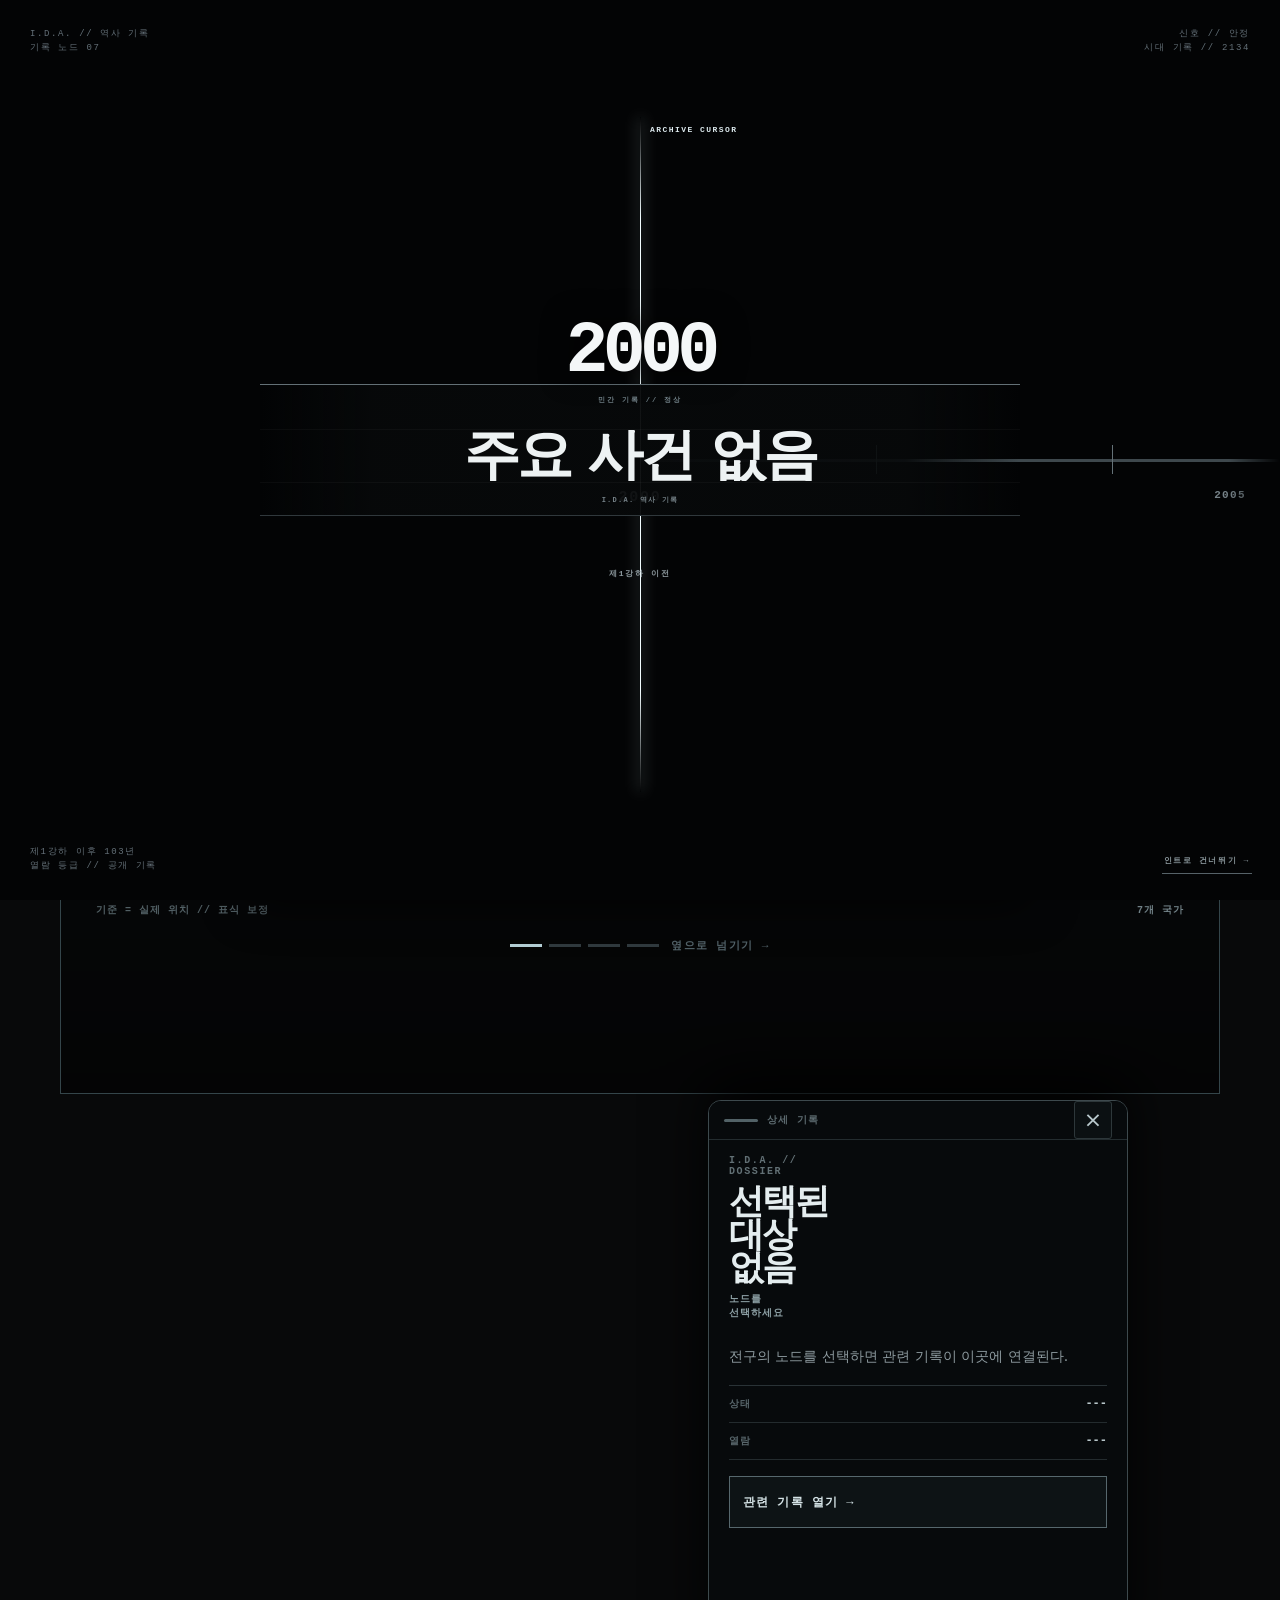
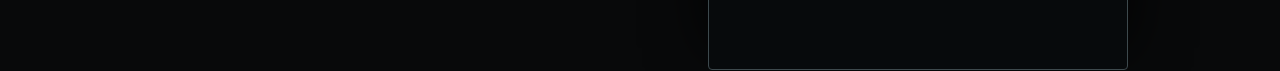
==== commit afe87647: "Deploy country index redesign and cache refresh" ====
--- a/index.html
+++ b/index.html
@@ -35,7 +35,7 @@
   <link rel="stylesheet" href="./css/eidolon-records-readability.css?v=20261008-structure-v1">
   <link rel="stylesheet" href="./css/eidolon-seraph.css?v=20261009-seraph-polish-v2">
   <link rel="stylesheet" href="./css/eidolon-records-seraph.css?v=20261009-seraph-records-v1">
-  <link rel="stylesheet" href="./css/military.css?v=20261009-military-deployment-v1">
+  <link rel="stylesheet" href="./css/military.css?v=20261014-country-archive-v2">
   <link rel="stylesheet" href="./css/characters.css?v=20261012-chaeryeong-lock-v1">
   <link rel="stylesheet" href="./css/record-nav.css?v=20261007-refactor-3">
   <link rel="stylesheet" href="./css/archive.css?v=20261009-v1">
@@ -914,4 +914,4 @@
   </div>
 </div>
 </div>
-<script type="module" src="./js/main.js?v=20261014-rus-dossier-v1"></script></body></html>
+<script type="module" src="./js/main.js?v=20261014-country-archive-v2"></script></body></html>
--- a/css/military.css
+++ b/css/military.css
@@ -208,3 +208,140 @@
  .mil-deploy-legend{font-size:8px}
 }
 @media(prefers-reduced-motion:reduce){.mil-deploy-zone,.mil-deploy-map [data-mil-deploy-route]{transition:none!important}}
+
+/* COUNTRY MILITARY INDEX / 2134 — consistent data-panel design, desktop and mobile. */
+.mil-command{--mc-bg:#0b1017;--mc-border:#283743;--mc-muted:#91a7b4;--mc-light:#e4edf2}
+.mil-country-nav{display:grid;grid-template-columns:minmax(0,1fr) minmax(185px,225px);align-items:stretch;gap:0;margin:14px 0 0;border:1px solid #3c5060;background:linear-gradient(117deg,#172633,#0c141d 65%);box-shadow:inset 3px 0 #7598af,0 18px 30px #00000020;min-width:0}
+.mil-current{padding:17px 21px;min-width:0}
+.mil-micro{display:block;color:#93b3c7;font:750 10px/1.4 ui-monospace,SFMono-Regular,monospace;letter-spacing:.11em}
+.mil-current-name{display:flex;gap:14px;align-items:center;margin-top:8px;min-width:0}
+.mil-current-name>img{display:block;width:46px;height:31px;object-fit:cover;border:1px solid #7c93a866;flex:none}
+.mil-current-name>img[hidden]{display:none}
+.mil-current-name>div{min-width:0}
+.mil-current-name b{display:block;color:#eff5f8;font-size:20px;letter-spacing:-.025em;line-height:1.3;word-break:keep-all}
+.mil-current-name small{display:block;margin-top:4px;color:#829caa;font:650 10px/1.4 ui-monospace,SFMono-Regular,monospace;letter-spacing:.08em}
+.mil-country-toggle{cursor:pointer;border:0;border-left:1px solid #3b505e;background:linear-gradient(120deg,#16242f,#101921);padding:13px 21px;text-align:left;color:#eef4f6}
+.mil-country-toggle>span{display:block;color:#91abbb;font-size:11px;letter-spacing:.02em}
+.mil-country-toggle>b{display:flex;justify-content:space-between;align-items:center;margin-top:7px;font-size:16px;font-weight:850}
+.mil-country-toggle i{font-size:23px;font-style:normal;color:#abc7d5;transition:transform .2s}
+.mil-country-toggle[aria-expanded="true"] i{transform:rotate(180deg)}
+.mil-country-toggle:hover{background:#1c3342}
+.mil-country-toggle:focus-visible,.mil-country-option:focus-visible,.mil-country-subnav button:focus-visible,.mil-country-items button:focus-visible,.mil-catalog-head button:focus-visible{outline:2px solid #d4e7f2;outline-offset:-3px}
+.mil-country-catalog[hidden],.mil-country-panel[hidden],.mil-country-pending[hidden]{display:none!important}
+.mil-country-catalog{position:relative;z-index:4;padding:20px 19px 17px;background:linear-gradient(160deg,#111f2a,#091118);border:1px solid #405563;border-top:0;box-shadow:0 23px 40px #00000044;min-width:0}
+.mil-catalog-head{display:flex;align-items:end;justify-content:space-between;gap:14px;margin-bottom:15px}
+.mil-catalog-head h3{margin:3px 0 0;color:#eff6f8;font-size:21px;font-weight:850}
+.mil-catalog-head button{border:1px solid #455963;background:#111d27;color:#afc7d4;font-size:11px;padding:8px 12px;cursor:pointer;white-space:nowrap}
+.mil-country-grid{display:grid;grid-template-columns:repeat(4,minmax(0,1fr));gap:7px}
+.mil-country-option{cursor:pointer;min-width:0;display:flex;align-items:center;gap:10px;border:1px solid #324552;background:linear-gradient(130deg,#101c26,#0c151d);text-align:left;padding:12px 10px;color:#bacbd3;min-height:70px}
+.mil-country-option:hover,.mil-country-option.active{border-color:#90b1c5;background:linear-gradient(130deg,#1c3443,#122330)}
+.mil-country-option.active{box-shadow:inset 3px 0 #b0d4e8}
+.mil-country-emblem{flex:0 0 42px;width:42px;height:29px;display:flex;align-items:center;justify-content:center;background:#192b37;overflow:hidden;border:1px solid #344e5d;color:#acc8d7}
+.mil-country-emblem img{display:block;width:100%;height:100%;object-fit:cover}
+.mil-country-emblem.mil-emblem-ida{font:bold 10px ui-monospace,SFMono-Regular,monospace;letter-spacing:.05em}
+.mil-country-option-text{display:block;min-width:0}
+.mil-country-option-text b{display:block;font-size:12px;font-weight:780;line-height:1.4;word-break:keep-all;color:#e8eff2}
+.mil-country-option-text small{display:block;font:650 9px/1.5 ui-monospace,SFMono-Regular,monospace;letter-spacing:.02em;color:#819cac;overflow-wrap:anywhere;margin-top:5px}
+.mil-catalog-foot{margin:14px 2px 0;color:#8299aa;font-size:11px;line-height:1.6}
+.mil-catalog-foot b{color:#b0c4d1;font-weight:850}
+.mil-command:not([data-mil-country="ida"])>.mil-modes,
+.mil-command:not([data-mil-country="ida"])>.mil-table,
+.mil-command:not([data-mil-country="ida"])>.mil-social{display:none}
+.mil-country-panel{--mil-accent:#9bb7c8;margin-top:0;background:#0c151c;border:1px solid #344856;border-top:0}
+.mil-country-panel[data-nation="rus"]{--mil-accent:#c5b3a0}
+.mil-country-hero{position:relative;overflow:hidden;display:grid;grid-template-columns:minmax(0,1.6fr) minmax(180px,.65fr);gap:26px;align-items:end;padding:27px 26px 26px;background:linear-gradient(112deg,#1a2b39,#0a151e 68%)}
+.mil-country-panel[data-nation="rus"] .mil-country-hero{background:linear-gradient(112deg,#292b31,#111820 70%)}
+.mil-country-hero:before{content:"";position:absolute;right:13%;top:-40%;height:260px;width:260px;border:1px solid #8baabb12;border-radius:50%;box-shadow:0 0 0 36px #8496a907,0 0 0 72px #8496a905;pointer-events:none}
+.mil-country-hero-main,.mil-country-hero aside{position:relative}
+.mil-country-hero h3{margin:7px 0 12px;color:#f5f7f8;font-size:clamp(25px,3vw,34px);font-weight:850;letter-spacing:-.04em;line-height:1.25;word-break:keep-all}
+.mil-country-hero p{max-width:700px;margin:0;color:#b2c6ce;font-size:13px;line-height:1.8;word-break:keep-all}
+.mil-country-hero aside{border-left:2px solid var(--mil-accent);padding:2px 0 2px 17px}
+.mil-country-hero aside b{display:block;margin-top:9px;color:#e0eaf0;font-size:14px;line-height:1.6;word-break:keep-all}
+.mil-country-subnav{display:grid;grid-template-columns:repeat(5,minmax(0,1fr));border-top:1px solid #364a57;border-bottom:1px solid #364a57;background:#09131b}
+.mil-country-subnav button{cursor:pointer;border:0;border-right:1px solid #293c47;padding:11px 8px;min-width:0;background:transparent;color:#829caa;text-align:left}
+.mil-country-subnav button:last-child{border-right:0}
+.mil-country-subnav button span{display:block;color:#708b9b;font:750 9px ui-monospace,SFMono-Regular,monospace}
+.mil-country-subnav button b{display:block;color:inherit;margin-top:6px;font-weight:800;font-size:13px;white-space:nowrap}
+.mil-country-subnav button.active{background:#1c2d39;color:#f2f7f9;box-shadow:inset 0 -3px var(--mil-accent)}
+.mil-country-workspace{display:grid;grid-template-columns:minmax(0,1fr) minmax(0,1.2fr);min-height:410px}
+.mil-country-list{min-width:0;border-right:1px solid #293e4b;background:#0b151e}
+.mil-country-list-header{display:flex;justify-content:space-between;align-items:center;gap:10px;padding:17px 18px;border-bottom:1px solid #283c46}
+.mil-country-list-header span{color:var(--mil-accent);font:760 9px ui-monospace,SFMono-Regular,monospace;letter-spacing:.07em}
+.mil-country-list-header b{color:#d2e2e9;font-size:15px;white-space:nowrap}
+.mil-country-items{display:grid;gap:5px;padding:12px}
+.mil-country-items button{cursor:pointer;display:flex;gap:12px;align-items:center;min-width:0;padding:13px 12px;border:1px solid transparent;background:#101d27;color:#a7bbc5;text-align:left}
+.mil-country-items button:hover{background:#1a2c36;border-color:#35505d}
+.mil-country-items button.active{background:#213440;border-color:#607d8c;box-shadow:inset 3px 0 var(--mil-accent);color:#f6fafb}
+.mil-country-item-number{flex:0 0 24px;font:700 11px ui-monospace,SFMono-Regular,monospace;color:#7491a0}
+.mil-country-item-copy{min-width:0;display:grid;gap:4px}
+.mil-country-item-copy b{color:inherit;font-size:14px;line-height:1.35;word-break:keep-all}
+.mil-country-item-copy small{color:#88a0ae;font-size:11px;line-height:1.4;overflow-wrap:anywhere}
+.mil-country-detail{min-width:0;display:flex;flex-direction:column;padding:27px 27px;background:radial-gradient(circle at 95% 3%,#7597af0a,transparent 55%),#0d171f}
+.mil-country-detail-code{color:var(--mil-accent);font:760 10px ui-monospace,SFMono-Regular,monospace;letter-spacing:.12em}
+.mil-country-detail h4{margin:20px 0 7px;font-size:clamp(22px,2.6vw,31px);font-weight:850;line-height:1.3;color:#f1f5f7;word-break:keep-all}
+.mil-country-detail-meta{margin:0;color:#acbdc8;font-size:12px;font-weight:700;line-height:1.65;overflow-wrap:anywhere}
+.mil-country-detail-body{margin:22px 0 26px;color:#c0d1d8;font-size:14px;line-height:1.95;word-break:keep-all}
+.mil-country-chips{display:flex;flex-wrap:wrap;gap:7px;margin-top:auto}
+.mil-country-chips span{display:inline-block;padding:7px 10px;border:1px solid #4a626d;background:#172630;color:#bcd2db;font-size:11px;font-weight:750}
+.mil-country-footer{padding:13px 21px;border-top:1px solid #2d414d;color:#829eac;font:760 10px ui-monospace,SFMono-Regular,monospace;letter-spacing:.06em}
+.mil-country-pending{position:relative;margin-top:0;padding:35px 37px 42px;border:1px solid #374a54;border-top:0;background:radial-gradient(circle at 85% 12%,#45607519,transparent 45%),linear-gradient(140deg,#141f29,#0a1118);min-height:330px;overflow:hidden}
+.mil-country-pending:after{content:"";position:absolute;right:-42px;bottom:-75px;width:250px;height:250px;border:1px solid #7993a31b;border-radius:50%;box-shadow:0 0 0 24px #7c98a006,0 0 0 49px #7c98a005;pointer-events:none}
+.mil-pending-identity{display:flex;gap:17px;align-items:center;margin-top:23px}
+.mil-pending-identity img{width:62px;height:42px;object-fit:cover;border:1px solid #647989}
+.mil-pending-identity span{color:#8eaebd;font:750 11px ui-monospace,SFMono-Regular,monospace;letter-spacing:.07em}
+.mil-pending-identity h3{margin:5px 0;font-size:clamp(25px,4vw,40px);color:#e7f0f4;line-height:1.3;letter-spacing:-.04em}
+.mil-pending-divider{width:100%;height:1px;background:linear-gradient(90deg,#577081,transparent);margin:24px 0}
+.mil-country-pending strong{display:block;color:#b9cbd4;font:900 clamp(21px,4vw,36px) ui-monospace,SFMono-Regular,monospace;letter-spacing:.08em}
+.mil-country-pending p{max-width:430px;color:#9cb1bd;font-size:13px;line-height:1.7;margin:12px 0 21px}
+.mil-country-pending>small{color:#6e8a9a;font:750 10px ui-monospace,SFMono-Regular,monospace;letter-spacing:.08em}
+@media(max-width:920px){.mil-country-grid{grid-template-columns:repeat(3,minmax(0,1fr))}}
+@media(max-width:760px){
+  .mil-country-nav{grid-template-columns:1fr;gap:0;margin:10px 0 0}
+  .mil-current{padding:14px 14px 11px}
+  .mil-current-name b{font-size:17px}
+  .mil-micro{font-size:9px}
+  .mil-current-name>img{width:40px;height:27px}
+  .mil-country-toggle{border-left:0;border-top:1px solid #3b505e;display:flex;align-items:center;justify-content:space-between;gap:10px;padding:10px 14px}
+  .mil-country-toggle>b{margin-top:0;font-size:13px;gap:10px}
+  .mil-country-toggle>span{font-size:10px}
+  .mil-country-catalog{padding:15px 9px 13px}
+  .mil-catalog-head{padding:0 3px;margin-bottom:13px}
+  .mil-catalog-head h3{font-size:19px}
+  .mil-country-grid{grid-template-columns:repeat(2,minmax(0,1fr));gap:6px}
+  .mil-country-option{padding:9px 7px;gap:7px;min-height:60px}
+  .mil-country-emblem{width:33px;height:23px;flex-basis:33px}
+  .mil-country-emblem.mil-emblem-ida{font-size:8px}
+  .mil-country-option-text b{font-size:11px}
+  .mil-country-option-text small{font-size:8px}
+  .mil-country-hero{grid-template-columns:1fr;gap:14px;padding:19px 15px}
+  .mil-country-hero h3{font-size:25px}
+  .mil-country-hero p{font-size:12px}
+  .mil-country-hero aside{padding:9px 0 0;border:0;border-top:1px solid #445762}
+  .mil-country-hero aside b{font-size:12px;margin-top:5px}
+  .mil-country-subnav button{padding:11px 3px;text-align:center}
+  .mil-country-subnav button b{font-size:10px}
+  .mil-country-subnav button span{font-size:8px}
+  .mil-country-workspace{grid-template-columns:1fr;min-height:0}
+  .mil-country-list{border-right:0;border-bottom:1px solid #2d424e}
+  .mil-country-list-header{padding:11px 13px}
+  .mil-country-items{grid-template-columns:repeat(2,minmax(0,1fr));gap:5px;padding:8px}
+  .mil-country-items button{gap:7px;padding:9px 8px;min-height:56px}
+  .mil-country-item-number{flex-basis:15px;font-size:9px}
+  .mil-country-item-copy b{font-size:11px}
+  .mil-country-item-copy small{font-size:9px}
+  .mil-country-detail{padding:18px 16px;min-height:235px}
+  .mil-country-detail h4{margin:13px 0 6px;font-size:23px}
+  .mil-country-detail-body{margin:15px 0 21px;font-size:13px;line-height:1.85}
+  .mil-country-footer{padding:11px 13px;font-size:9px}
+  .mil-country-pending{padding:22px 20px;min-height:270px}
+  .mil-pending-identity{margin-top:17px}
+  .mil-pending-identity h3{font-size:26px}
+  .mil-country-pending strong{font-size:23px}
+}
+@media(max-width:365px){
+  .mil-country-option-text b{font-size:10px}
+  .mil-country-option-text small{font-size:7px}
+  .mil-country-subnav button b{font-size:9px}
+  .mil-country-item-copy b{font-size:10px}
+}
+@media(prefers-reduced-motion:reduce){.mil-country-toggle i{transition:none}}
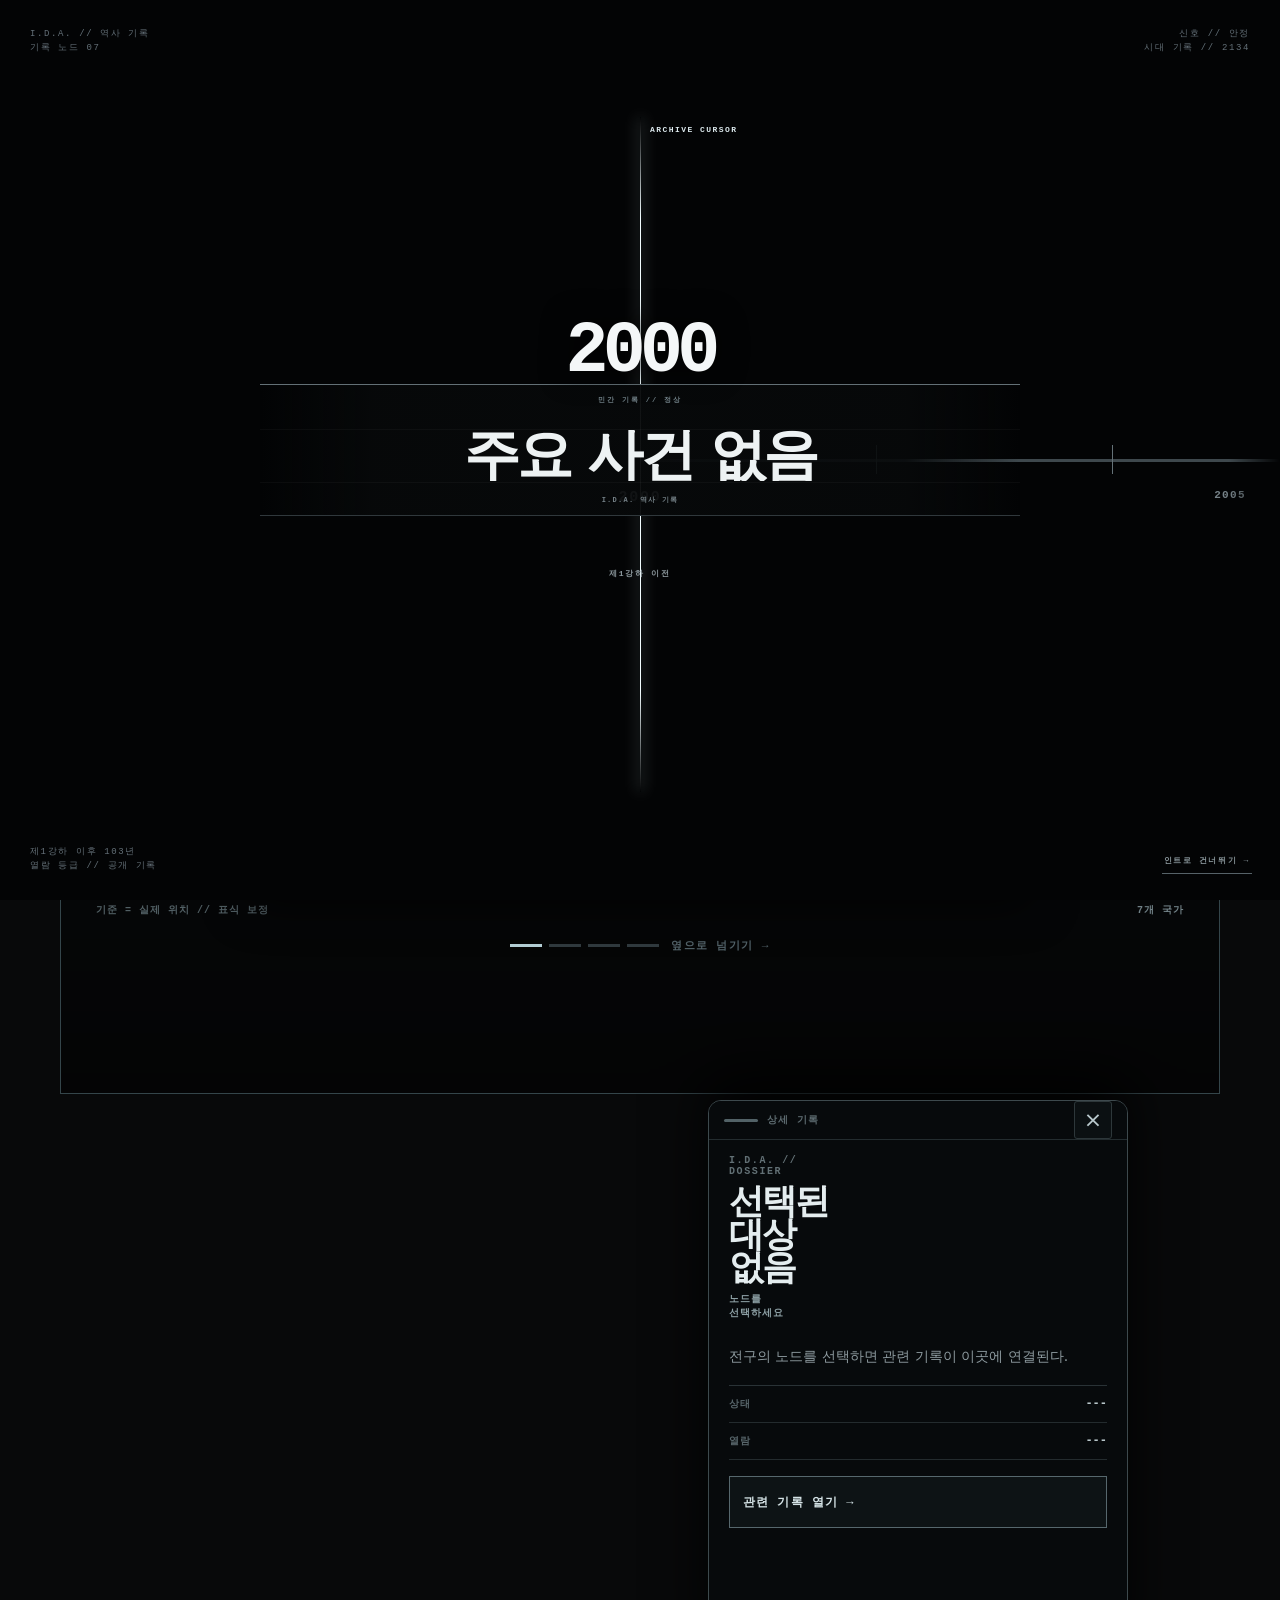
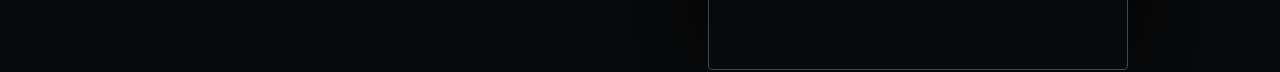
==== commit a4c8edf7: "Publish finalized clear Korean military archive records" ====
--- a/index.html
+++ b/index.html
@@ -35,7 +35,7 @@
   <link rel="stylesheet" href="./css/eidolon-records-readability.css?v=20261008-structure-v1">
   <link rel="stylesheet" href="./css/eidolon-seraph.css?v=20261009-seraph-polish-v2">
   <link rel="stylesheet" href="./css/eidolon-records-seraph.css?v=20261009-seraph-records-v1">
-  <link rel="stylesheet" href="./css/military.css?v=20261014-country-archive-v2">
+  <link rel="stylesheet" href="./css/military.css?v=20261014-legible-military-v4">
   <link rel="stylesheet" href="./css/characters.css?v=20261012-chaeryeong-lock-v1">
   <link rel="stylesheet" href="./css/record-nav.css?v=20261007-refactor-3">
   <link rel="stylesheet" href="./css/archive.css?v=20261009-v1">
@@ -914,4 +914,4 @@
   </div>
 </div>
 </div>
-<script type="module" src="./js/main.js?v=20261014-country-archive-v2"></script></body></html>
+<script type="module" src="./js/main.js?v=20261014-legible-military-v5"></script></body></html>
--- a/css/military.css
+++ b/css/military.css
@@ -209,139 +209,149 @@
 }
 @media(prefers-reduced-motion:reduce){.mil-deploy-zone,.mil-deploy-map [data-mil-deploy-route]{transition:none!important}}
 
-/* COUNTRY MILITARY INDEX / 2134 — consistent data-panel design, desktop and mobile. */
-.mil-command{--mc-bg:#0b1017;--mc-border:#283743;--mc-muted:#91a7b4;--mc-light:#e4edf2}
-.mil-country-nav{display:grid;grid-template-columns:minmax(0,1fr) minmax(185px,225px);align-items:stretch;gap:0;margin:14px 0 0;border:1px solid #3c5060;background:linear-gradient(117deg,#172633,#0c141d 65%);box-shadow:inset 3px 0 #7598af,0 18px 30px #00000020;min-width:0}
-.mil-current{padding:17px 21px;min-width:0}
-.mil-micro{display:block;color:#93b3c7;font:750 10px/1.4 ui-monospace,SFMono-Regular,monospace;letter-spacing:.11em}
-.mil-current-name{display:flex;gap:14px;align-items:center;margin-top:8px;min-width:0}
-.mil-current-name>img{display:block;width:46px;height:31px;object-fit:cover;border:1px solid #7c93a866;flex:none}
+
+/* MILITARY COUNTRY ARCHIVE — Korean-first, readable reference layout */
+.mil-command{--m-accent:#97bccd;--m-ink:#f1f5f7;--m-body:#d0dae0;--m-muted:#adbec8;--m-panel:#111a23;--m-line:#3d4d5b;font-family:-apple-system,BlinkMacSystemFont,"Noto Sans KR","Apple SD Gothic Neo","Malgun Gothic",sans-serif}
+.mil-country-nav{display:flex;align-items:stretch;justify-content:space-between;gap:12px;padding:16px 18px;margin:18px 0 0;border:1px solid #4c6573;background:#16232e;border-radius:12px 12px 0 0}
+.mil-current{min-width:0;flex:1}
+.mil-micro{display:block;color:#b4cbd8;font-size:11px;line-height:1.5;font-weight:750;letter-spacing:.02em}
+.mil-current-name{display:flex;align-items:center;gap:13px;margin-top:7px;min-width:0}
+.mil-current-name>img{width:47px;height:33px;flex:none;object-fit:cover;border:1px solid #526576;border-radius:3px}
 .mil-current-name>img[hidden]{display:none}
 .mil-current-name>div{min-width:0}
-.mil-current-name b{display:block;color:#eff5f8;font-size:20px;letter-spacing:-.025em;line-height:1.3;word-break:keep-all}
-.mil-current-name small{display:block;margin-top:4px;color:#829caa;font:650 10px/1.4 ui-monospace,SFMono-Regular,monospace;letter-spacing:.08em}
-.mil-country-toggle{cursor:pointer;border:0;border-left:1px solid #3b505e;background:linear-gradient(120deg,#16242f,#101921);padding:13px 21px;text-align:left;color:#eef4f6}
-.mil-country-toggle>span{display:block;color:#91abbb;font-size:11px;letter-spacing:.02em}
-.mil-country-toggle>b{display:flex;justify-content:space-between;align-items:center;margin-top:7px;font-size:16px;font-weight:850}
-.mil-country-toggle i{font-size:23px;font-style:normal;color:#abc7d5;transition:transform .2s}
+.mil-current-name b{display:block;color:var(--m-ink);font-size:21px;line-height:1.35;letter-spacing:-.03em;font-weight:850;word-break:keep-all}
+.mil-current-name small{display:block;margin-top:3px;color:#bed0db;font-size:12px;line-height:1.4;font-weight:550}
+.mil-country-toggle{cursor:pointer;flex:0 0 190px;text-align:left;align-self:stretch;padding:10px 16px;background:#243b4a;border:1px solid #547284;border-radius:8px;color:#eef5f8}
+.mil-country-toggle>span{display:block;color:#d5e4ec;font-size:11px;line-height:1.5}
+.mil-country-toggle>b{display:flex;align-items:center;justify-content:space-between;gap:5px;margin-top:6px;font-size:16px;font-weight:800;white-space:nowrap}
+.mil-country-toggle i{font-size:23px;line-height:1;font-style:normal;transition:transform .18s}
 .mil-country-toggle[aria-expanded="true"] i{transform:rotate(180deg)}
-.mil-country-toggle:hover{background:#1c3342}
-.mil-country-toggle:focus-visible,.mil-country-option:focus-visible,.mil-country-subnav button:focus-visible,.mil-country-items button:focus-visible,.mil-catalog-head button:focus-visible{outline:2px solid #d4e7f2;outline-offset:-3px}
+.mil-country-toggle:hover{background:#305264}
 .mil-country-catalog[hidden],.mil-country-panel[hidden],.mil-country-pending[hidden]{display:none!important}
-.mil-country-catalog{position:relative;z-index:4;padding:20px 19px 17px;background:linear-gradient(160deg,#111f2a,#091118);border:1px solid #405563;border-top:0;box-shadow:0 23px 40px #00000044;min-width:0}
-.mil-catalog-head{display:flex;align-items:end;justify-content:space-between;gap:14px;margin-bottom:15px}
-.mil-catalog-head h3{margin:3px 0 0;color:#eff6f8;font-size:21px;font-weight:850}
-.mil-catalog-head button{border:1px solid #455963;background:#111d27;color:#afc7d4;font-size:11px;padding:8px 12px;cursor:pointer;white-space:nowrap}
-.mil-country-grid{display:grid;grid-template-columns:repeat(4,minmax(0,1fr));gap:7px}
-.mil-country-option{cursor:pointer;min-width:0;display:flex;align-items:center;gap:10px;border:1px solid #324552;background:linear-gradient(130deg,#101c26,#0c151d);text-align:left;padding:12px 10px;color:#bacbd3;min-height:70px}
-.mil-country-option:hover,.mil-country-option.active{border-color:#90b1c5;background:linear-gradient(130deg,#1c3443,#122330)}
-.mil-country-option.active{box-shadow:inset 3px 0 #b0d4e8}
-.mil-country-emblem{flex:0 0 42px;width:42px;height:29px;display:flex;align-items:center;justify-content:center;background:#192b37;overflow:hidden;border:1px solid #344e5d;color:#acc8d7}
-.mil-country-emblem img{display:block;width:100%;height:100%;object-fit:cover}
-.mil-country-emblem.mil-emblem-ida{font:bold 10px ui-monospace,SFMono-Regular,monospace;letter-spacing:.05em}
+.mil-country-catalog{position:relative;z-index:4;padding:20px;border:1px solid #425564;border-top:0;background:#121d26;box-shadow:0 18px 30px #0005}
+.mil-catalog-head{display:flex;align-items:center;justify-content:space-between;gap:12px;margin-bottom:15px}
+.mil-catalog-head h3{margin:4px 0 0;color:var(--m-ink);font-size:24px;line-height:1.4;letter-spacing:-.02em}
+.mil-catalog-head button{cursor:pointer;border:1px solid #607585;border-radius:6px;background:#223340;padding:9px 13px;color:#e5eef3;font-size:13px;font-weight:650}
+.mil-country-grid{display:grid;grid-template-columns:repeat(3,minmax(0,1fr));gap:10px}
+.mil-country-option{cursor:pointer;display:flex;align-items:center;gap:12px;min-width:0;min-height:75px;text-align:left;padding:12px;border:1px solid #3d5362;background:#1a2935;border-radius:8px;color:#dae6ed;transition:background .18s,border-color .18s}
+.mil-country-option:hover{background:#263b4b;border-color:#809aaa}
+.mil-country-option.active{background:#2b4252;border:1px solid #a6c7d8;box-shadow:inset 4px 0 #a9cfe2}
+.mil-country-emblem{display:flex;align-items:center;justify-content:center;flex:0 0 47px;width:47px;height:33px;overflow:hidden;background:#263747;border:1px solid #486475;border-radius:3px;color:#fff}
+.mil-country-emblem img{width:100%;height:100%;object-fit:cover;display:block}
+.mil-country-emblem.mil-emblem-ida{font-weight:850;font-size:12px}
 .mil-country-option-text{display:block;min-width:0}
-.mil-country-option-text b{display:block;font-size:12px;font-weight:780;line-height:1.4;word-break:keep-all;color:#e8eff2}
-.mil-country-option-text small{display:block;font:650 9px/1.5 ui-monospace,SFMono-Regular,monospace;letter-spacing:.02em;color:#819cac;overflow-wrap:anywhere;margin-top:5px}
-.mil-catalog-foot{margin:14px 2px 0;color:#8299aa;font-size:11px;line-height:1.6}
-.mil-catalog-foot b{color:#b0c4d1;font-weight:850}
+.mil-country-option-text b{display:block;font-size:15px;line-height:1.4;color:#f0f5f8;font-weight:750;word-break:keep-all}
+.mil-country-option-text small{display:block;font-size:12px;line-height:1.45;color:#b9c9d3;margin-top:5px}
+.mil-catalog-foot{margin:15px 1px 0;color:#bed0d9;font-size:13px;line-height:1.7}
 .mil-command:not([data-mil-country="ida"])>.mil-modes,
 .mil-command:not([data-mil-country="ida"])>.mil-table,
 .mil-command:not([data-mil-country="ida"])>.mil-social{display:none}
-.mil-country-panel{--mil-accent:#9bb7c8;margin-top:0;background:#0c151c;border:1px solid #344856;border-top:0}
-.mil-country-panel[data-nation="rus"]{--mil-accent:#c5b3a0}
-.mil-country-hero{position:relative;overflow:hidden;display:grid;grid-template-columns:minmax(0,1.6fr) minmax(180px,.65fr);gap:26px;align-items:end;padding:27px 26px 26px;background:linear-gradient(112deg,#1a2b39,#0a151e 68%)}
-.mil-country-panel[data-nation="rus"] .mil-country-hero{background:linear-gradient(112deg,#292b31,#111820 70%)}
-.mil-country-hero:before{content:"";position:absolute;right:13%;top:-40%;height:260px;width:260px;border:1px solid #8baabb12;border-radius:50%;box-shadow:0 0 0 36px #8496a907,0 0 0 72px #8496a905;pointer-events:none}
-.mil-country-hero-main,.mil-country-hero aside{position:relative}
-.mil-country-hero h3{margin:7px 0 12px;color:#f5f7f8;font-size:clamp(25px,3vw,34px);font-weight:850;letter-spacing:-.04em;line-height:1.25;word-break:keep-all}
-.mil-country-hero p{max-width:700px;margin:0;color:#b2c6ce;font-size:13px;line-height:1.8;word-break:keep-all}
-.mil-country-hero aside{border-left:2px solid var(--mil-accent);padding:2px 0 2px 17px}
-.mil-country-hero aside b{display:block;margin-top:9px;color:#e0eaf0;font-size:14px;line-height:1.6;word-break:keep-all}
-.mil-country-subnav{display:grid;grid-template-columns:repeat(5,minmax(0,1fr));border-top:1px solid #364a57;border-bottom:1px solid #364a57;background:#09131b}
-.mil-country-subnav button{cursor:pointer;border:0;border-right:1px solid #293c47;padding:11px 8px;min-width:0;background:transparent;color:#829caa;text-align:left}
+.mil-country-panel{--mil-accent:#98c1d2;background:#121d26;border:1px solid #425564;border-top:0}
+.mil-country-panel[data-nation="rus"]{--mil-accent:#d2c0a4}
+.mil-country-hero{display:grid;grid-template-columns:minmax(0,1.5fr) minmax(190px,.6fr);gap:25px;align-items:center;background:#1b2934;padding:26px 28px;border-bottom:1px solid #425564}
+.mil-country-panel[data-nation="rus"] .mil-country-hero{background:#24282f}
+.mil-country-hero h3{margin:7px 0 12px;font-size:clamp(27px,3vw,37px);line-height:1.25;letter-spacing:-.04em;color:#f5f8fa;font-weight:850;word-break:keep-all}
+.mil-country-hero p{margin:0;max-width:700px;color:#d4dfe6;font-size:16px;line-height:1.75;word-break:keep-all}
+.mil-country-hero aside{padding-left:20px;border-left:2px solid var(--mil-accent)}
+.mil-country-hero aside b{display:block;margin-top:9px;font-size:16px;line-height:1.5;font-weight:750;color:#f0f5f7;word-break:keep-all}
+.mil-country-subnav{display:grid;grid-template-columns:repeat(5,minmax(0,1fr));gap:0;border-bottom:1px solid #435766;background:#131e27}
+.mil-country-subnav button{cursor:pointer;min-width:0;padding:15px 8px;background:transparent;border:0;border-right:1px solid #394d5a;color:#beccd5;text-align:center}
 .mil-country-subnav button:last-child{border-right:0}
-.mil-country-subnav button span{display:block;color:#708b9b;font:750 9px ui-monospace,SFMono-Regular,monospace}
-.mil-country-subnav button b{display:block;color:inherit;margin-top:6px;font-weight:800;font-size:13px;white-space:nowrap}
-.mil-country-subnav button.active{background:#1c2d39;color:#f2f7f9;box-shadow:inset 0 -3px var(--mil-accent)}
-.mil-country-workspace{display:grid;grid-template-columns:minmax(0,1fr) minmax(0,1.2fr);min-height:410px}
-.mil-country-list{min-width:0;border-right:1px solid #293e4b;background:#0b151e}
-.mil-country-list-header{display:flex;justify-content:space-between;align-items:center;gap:10px;padding:17px 18px;border-bottom:1px solid #283c46}
-.mil-country-list-header span{color:var(--mil-accent);font:760 9px ui-monospace,SFMono-Regular,monospace;letter-spacing:.07em}
-.mil-country-list-header b{color:#d2e2e9;font-size:15px;white-space:nowrap}
-.mil-country-items{display:grid;gap:5px;padding:12px}
-.mil-country-items button{cursor:pointer;display:flex;gap:12px;align-items:center;min-width:0;padding:13px 12px;border:1px solid transparent;background:#101d27;color:#a7bbc5;text-align:left}
-.mil-country-items button:hover{background:#1a2c36;border-color:#35505d}
-.mil-country-items button.active{background:#213440;border-color:#607d8c;box-shadow:inset 3px 0 var(--mil-accent);color:#f6fafb}
-.mil-country-item-number{flex:0 0 24px;font:700 11px ui-monospace,SFMono-Regular,monospace;color:#7491a0}
-.mil-country-item-copy{min-width:0;display:grid;gap:4px}
-.mil-country-item-copy b{color:inherit;font-size:14px;line-height:1.35;word-break:keep-all}
-.mil-country-item-copy small{color:#88a0ae;font-size:11px;line-height:1.4;overflow-wrap:anywhere}
-.mil-country-detail{min-width:0;display:flex;flex-direction:column;padding:27px 27px;background:radial-gradient(circle at 95% 3%,#7597af0a,transparent 55%),#0d171f}
-.mil-country-detail-code{color:var(--mil-accent);font:760 10px ui-monospace,SFMono-Regular,monospace;letter-spacing:.12em}
-.mil-country-detail h4{margin:20px 0 7px;font-size:clamp(22px,2.6vw,31px);font-weight:850;line-height:1.3;color:#f1f5f7;word-break:keep-all}
-.mil-country-detail-meta{margin:0;color:#acbdc8;font-size:12px;font-weight:700;line-height:1.65;overflow-wrap:anywhere}
-.mil-country-detail-body{margin:22px 0 26px;color:#c0d1d8;font-size:14px;line-height:1.95;word-break:keep-all}
-.mil-country-chips{display:flex;flex-wrap:wrap;gap:7px;margin-top:auto}
-.mil-country-chips span{display:inline-block;padding:7px 10px;border:1px solid #4a626d;background:#172630;color:#bcd2db;font-size:11px;font-weight:750}
-.mil-country-footer{padding:13px 21px;border-top:1px solid #2d414d;color:#829eac;font:760 10px ui-monospace,SFMono-Regular,monospace;letter-spacing:.06em}
-.mil-country-pending{position:relative;margin-top:0;padding:35px 37px 42px;border:1px solid #374a54;border-top:0;background:radial-gradient(circle at 85% 12%,#45607519,transparent 45%),linear-gradient(140deg,#141f29,#0a1118);min-height:330px;overflow:hidden}
-.mil-country-pending:after{content:"";position:absolute;right:-42px;bottom:-75px;width:250px;height:250px;border:1px solid #7993a31b;border-radius:50%;box-shadow:0 0 0 24px #7c98a006,0 0 0 49px #7c98a005;pointer-events:none}
-.mil-pending-identity{display:flex;gap:17px;align-items:center;margin-top:23px}
-.mil-pending-identity img{width:62px;height:42px;object-fit:cover;border:1px solid #647989}
-.mil-pending-identity span{color:#8eaebd;font:750 11px ui-monospace,SFMono-Regular,monospace;letter-spacing:.07em}
-.mil-pending-identity h3{margin:5px 0;font-size:clamp(25px,4vw,40px);color:#e7f0f4;line-height:1.3;letter-spacing:-.04em}
-.mil-pending-divider{width:100%;height:1px;background:linear-gradient(90deg,#577081,transparent);margin:24px 0}
-.mil-country-pending strong{display:block;color:#b9cbd4;font:900 clamp(21px,4vw,36px) ui-monospace,SFMono-Regular,monospace;letter-spacing:.08em}
-.mil-country-pending p{max-width:430px;color:#9cb1bd;font-size:13px;line-height:1.7;margin:12px 0 21px}
-.mil-country-pending>small{color:#6e8a9a;font:750 10px ui-monospace,SFMono-Regular,monospace;letter-spacing:.08em}
-@media(max-width:920px){.mil-country-grid{grid-template-columns:repeat(3,minmax(0,1fr))}}
-@media(max-width:760px){
-  .mil-country-nav{grid-template-columns:1fr;gap:0;margin:10px 0 0}
-  .mil-current{padding:14px 14px 11px}
-  .mil-current-name b{font-size:17px}
-  .mil-micro{font-size:9px}
-  .mil-current-name>img{width:40px;height:27px}
-  .mil-country-toggle{border-left:0;border-top:1px solid #3b505e;display:flex;align-items:center;justify-content:space-between;gap:10px;padding:10px 14px}
-  .mil-country-toggle>b{margin-top:0;font-size:13px;gap:10px}
-  .mil-country-toggle>span{font-size:10px}
-  .mil-country-catalog{padding:15px 9px 13px}
-  .mil-catalog-head{padding:0 3px;margin-bottom:13px}
-  .mil-catalog-head h3{font-size:19px}
-  .mil-country-grid{grid-template-columns:repeat(2,minmax(0,1fr));gap:6px}
-  .mil-country-option{padding:9px 7px;gap:7px;min-height:60px}
-  .mil-country-emblem{width:33px;height:23px;flex-basis:33px}
-  .mil-country-emblem.mil-emblem-ida{font-size:8px}
-  .mil-country-option-text b{font-size:11px}
-  .mil-country-option-text small{font-size:8px}
-  .mil-country-hero{grid-template-columns:1fr;gap:14px;padding:19px 15px}
-  .mil-country-hero h3{font-size:25px}
-  .mil-country-hero p{font-size:12px}
-  .mil-country-hero aside{padding:9px 0 0;border:0;border-top:1px solid #445762}
-  .mil-country-hero aside b{font-size:12px;margin-top:5px}
-  .mil-country-subnav button{padding:11px 3px;text-align:center}
-  .mil-country-subnav button b{font-size:10px}
-  .mil-country-subnav button span{font-size:8px}
-  .mil-country-workspace{grid-template-columns:1fr;min-height:0}
-  .mil-country-list{border-right:0;border-bottom:1px solid #2d424e}
-  .mil-country-list-header{padding:11px 13px}
-  .mil-country-items{grid-template-columns:repeat(2,minmax(0,1fr));gap:5px;padding:8px}
-  .mil-country-items button{gap:7px;padding:9px 8px;min-height:56px}
-  .mil-country-item-number{flex-basis:15px;font-size:9px}
-  .mil-country-item-copy b{font-size:11px}
-  .mil-country-item-copy small{font-size:9px}
-  .mil-country-detail{padding:18px 16px;min-height:235px}
-  .mil-country-detail h4{margin:13px 0 6px;font-size:23px}
-  .mil-country-detail-body{margin:15px 0 21px;font-size:13px;line-height:1.85}
-  .mil-country-footer{padding:11px 13px;font-size:9px}
-  .mil-country-pending{padding:22px 20px;min-height:270px}
-  .mil-pending-identity{margin-top:17px}
-  .mil-pending-identity h3{font-size:26px}
-  .mil-country-pending strong{font-size:23px}
-}
-@media(max-width:365px){
-  .mil-country-option-text b{font-size:10px}
-  .mil-country-option-text small{font-size:7px}
-  .mil-country-subnav button b{font-size:9px}
-  .mil-country-item-copy b{font-size:10px}
-}
-@media(prefers-reduced-motion:reduce){.mil-country-toggle i{transition:none}}
+.mil-country-subnav button span{display:block;color:#a1b7c4;font-size:11px;font-weight:750}
+.mil-country-subnav button b{display:block;font-size:15px;margin-top:5px;font-weight:780;white-space:nowrap}
+.mil-country-subnav button.active{color:#fff;background:#304858;box-shadow:inset 0 -3px var(--mil-accent)}
+.mil-country-workspace{display:grid;grid-template-columns:minmax(230px,.85fr) minmax(0,1.15fr);min-height:420px}
+.mil-country-list{min-width:0;padding-bottom:12px;border-right:1px solid #3d5060;background:#15212b}
+.mil-country-list-header{display:flex;align-items:center;justify-content:space-between;gap:10px;padding:18px 19px;border-bottom:1px solid #3b4f5e}
+.mil-country-list-header span{color:#b6ccd7;font-size:12px;font-weight:650}
+.mil-country-list-header b{color:#edf4f7;font-size:16px;font-weight:750}
+.mil-country-items{display:grid;grid-template-columns:1fr;gap:7px;padding:12px}
+.mil-country-items button{cursor:pointer;display:flex;align-items:center;gap:13px;min-width:0;min-height:69px;padding:11px 15px;border:1px solid transparent;border-radius:7px;background:#202f3b;text-align:left;color:#d8e4eb}
+.mil-country-items button:hover{border-color:#7b9bad;background:#2a4252}
+.mil-country-items button.active{background:#304a5d;border-color:#a0c5d8;color:#fff;box-shadow:inset 4px 0 var(--mil-accent)}
+.mil-country-item-number{flex:0 0 25px;color:#bad0db;font-size:12px;line-height:1.6;font-weight:850}
+.mil-country-item-copy{display:grid;gap:4px;min-width:0}
+.mil-country-item-copy b{display:block;color:inherit;font-size:16px;line-height:1.4;font-weight:800;word-break:keep-all}
+.mil-country-item-copy small{display:block;color:#bed0da;font-size:13px;line-height:1.5;word-break:keep-all}
+.mil-country-detail{display:flex;min-width:0;flex-direction:column;align-items:flex-start;padding:30px 35px;background:#101a22}
+.mil-country-detail-code{color:var(--mil-accent);font-size:12px;font-weight:850}
+.mil-country-detail h4{margin:20px 0 9px;color:#f5f8fa;font-size:clamp(25px,2.6vw,34px);line-height:1.35;font-weight:850;letter-spacing:-.025em;word-break:keep-all}
+.mil-country-detail-meta{margin:0;color:#c2d3df;font-size:15px;font-weight:650;line-height:1.65;word-break:keep-all}
+.mil-country-detail-body{margin:24px 0 26px;color:#dde6ed;font-size:17px;line-height:1.9;word-break:keep-all}
+.mil-country-chips{display:flex;gap:9px;flex-wrap:wrap;margin-top:auto}
+.mil-country-chips span{display:inline-block;padding:8px 12px;border:1px solid #607787;border-radius:6px;background:#283a48;color:#e1eaf0;font-size:13px;font-weight:650;line-height:1.4}
+.mil-inline-detail{display:none}
+.mil-country-footer{padding:14px 20px;border-top:1px solid #3d5361;color:#b4c8d2;font-size:12px;line-height:1.6}
+.mil-country-pending{min-height:285px;padding:29px;border:1px solid #425564;border-top:0;background:#18232d}
+.mil-pending-identity{display:flex;align-items:center;gap:15px;margin-top:19px}
+.mil-pending-identity img{width:58px;height:39px;object-fit:cover;border-radius:3px;border:1px solid #6c8292}
+.mil-pending-identity span{color:#b5c8d5;font-size:12px;font-weight:700}
+.mil-pending-identity h3{margin:5px 0;color:#f0f5f8;font-size:30px;line-height:1.3}
+.mil-pending-divider{height:1px;background:#4b6271;margin:25px 0}
+.mil-country-pending strong{font-size:26px;line-height:1.3;color:#f0f5f8;font-weight:820}
+.mil-country-pending p{margin:10px 0 14px;color:#d0dce3;font-size:16px;line-height:1.7}
+.mil-country-pending>small{color:#a7c0cc;font-size:12px}
+.mil-country-toggle:focus-visible,.mil-catalog-head button:focus-visible,.mil-country-option:focus-visible,
+.mil-country-subnav button:focus-visible,.mil-country-items button:focus-visible{outline:2px solid #eaf7ff;outline-offset:2px}
+/* Improve the previously tiny labels in the generic I.D.A. archive as well. */
+.mil-command .mil-head p{color:#c3d1d8;font-size:14px;line-height:1.75}
+.mil-command .mil-modes button b{font-size:13px}
+.mil-command .mil-modes button span{font-size:10px}
+.mil-command .mil-readout>p{font-size:16px;color:#d0dce2;line-height:1.85}
+.mil-command .mil-facts span{font-size:11px;color:#afc6cf}
+.mil-command .mil-facts b{font-size:12px;color:#edf4f6}
+.mil-command .mil-node b{font-size:14px}
+.mil-command .mil-readout h3{font-size:27px}
+@media(max-width:820px){
+ .mil-country-nav{padding:14px;gap:14px;flex-direction:column}
+ .mil-current-name b{font-size:19px}
+ .mil-current-name small{font-size:12px}
+ .mil-country-toggle{flex:0 0 auto;display:flex;align-items:center;justify-content:space-between;min-height:49px;padding:11px 14px}
+ .mil-country-toggle>b{margin:0;font-size:15px}
+ .mil-country-catalog{padding:15px}
+ .mil-catalog-head h3{font-size:22px}
+ .mil-country-grid{grid-template-columns:repeat(2,minmax(0,1fr));gap:8px}
+ .mil-country-option{min-height:75px;padding:10px;gap:9px}
+ .mil-country-emblem{flex-basis:36px;width:36px;height:25px}
+ .mil-country-option-text b{font-size:13px}
+ .mil-country-option-text small{font-size:11px}
+ .mil-country-hero{grid-template-columns:1fr;gap:17px;padding:23px 18px}
+ .mil-country-hero h3{font-size:28px}
+ .mil-country-hero p{font-size:15px;line-height:1.8}
+ .mil-country-hero aside{padding:12px 0 0;border:0;border-top:1px solid #52616c}
+ .mil-country-hero aside b{margin-top:5px;font-size:14px}
+ .mil-country-subnav{grid-template-columns:repeat(3,minmax(0,1fr))}
+ .mil-country-subnav button{min-height:59px;padding:10px 5px;border-bottom:1px solid #394d5a}
+ .mil-country-subnav button b{font-size:14px;margin-top:4px}
+ .mil-country-workspace{grid-template-columns:1fr;min-height:0}
+ .mil-country-list{border-right:0;padding-bottom:10px}
+ .mil-country-list-header{padding:14px 16px}
+ .mil-country-items{grid-template-columns:1fr;gap:8px;padding:11px}
+ .mil-country-items button{min-height:62px;padding:12px 14px}
+ .mil-country-item-copy b{font-size:16px}
+ .mil-country-item-copy small{font-size:13px}
+ .mil-country-detail{display:none}
+ .mil-inline-detail{display:block;margin:0 0 3px;border:1px solid #6b8da1;border-radius:0 0 7px 7px;background:#243747;padding:17px 18px 20px}
+ .mil-inline-hint{display:block;color:#cee1ec;font-size:12px;font-weight:800;margin-bottom:9px}
+ .mil-inline-detail p{margin:0;color:#f0f4f7;font-size:16px;line-height:1.85;word-break:keep-all}
+ .mil-inline-facts{display:flex;gap:7px;flex-wrap:wrap;margin-top:16px}
+ .mil-inline-facts span{display:inline-block;padding:6px 9px;border:1px solid #6d8fa0;border-radius:4px;color:#e2edf3;font-size:12px}
+ .mil-country-footer{padding:13px;font-size:12px}
+ .mil-command .mil-readout>p{font-size:15px}
+ .mil-command .mil-modes button b{font-size:12px}
+ .mil-command .mil-node b{font-size:13px}
+}
+@media(max-width:390px){
+ .mil-country-nav{padding:12px}
+ .mil-catalog-head button{font-size:12px;padding:9px}
+ .mil-country-catalog{padding:12px}
+ .mil-country-grid{gap:6px}
+ .mil-country-option{min-height:70px;padding:8px;gap:7px}
+ .mil-country-emblem{width:30px;flex-basis:30px;height:23px}
+ .mil-country-option-text b{font-size:12px}
+ .mil-country-option-text small{font-size:10px}
+ .mil-country-subnav button b{font-size:13px}
+}
+@media(prefers-reduced-motion:reduce){
+ .mil-country-option,.mil-country-toggle i{transition:none!important}
+}
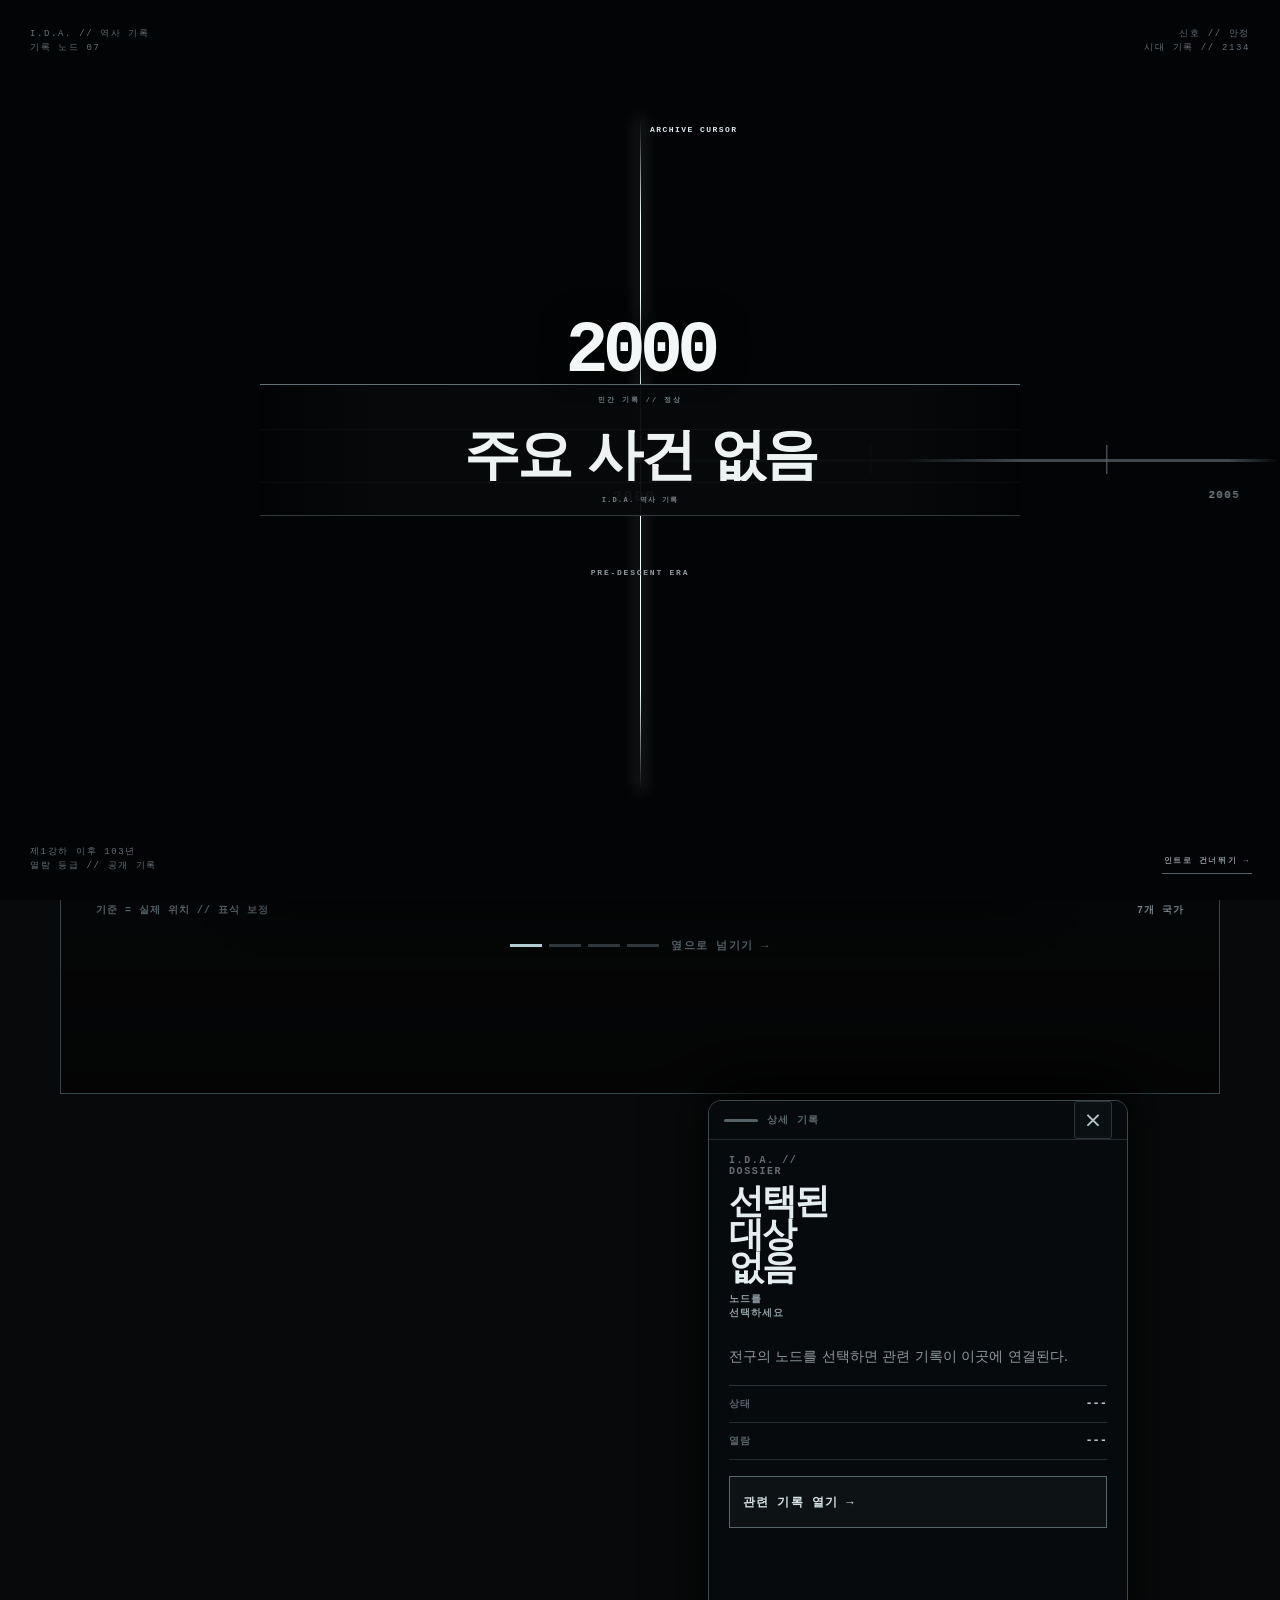
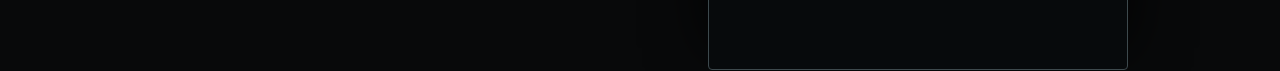
==== commit f470f531: "fix(characters): refresh script cache for published Chaeryeong profile" ====
--- a/index.html
+++ b/index.html
@@ -914,4 +914,4 @@
   </div>
 </div>
 </div>
-<script type="module" src="./js/main.js?v=20261014-legible-military-v5"></script></body></html>
+<script type="module" src="./js/main.js?v=20261015-chaeryeong-open-v1"></script></body></html>
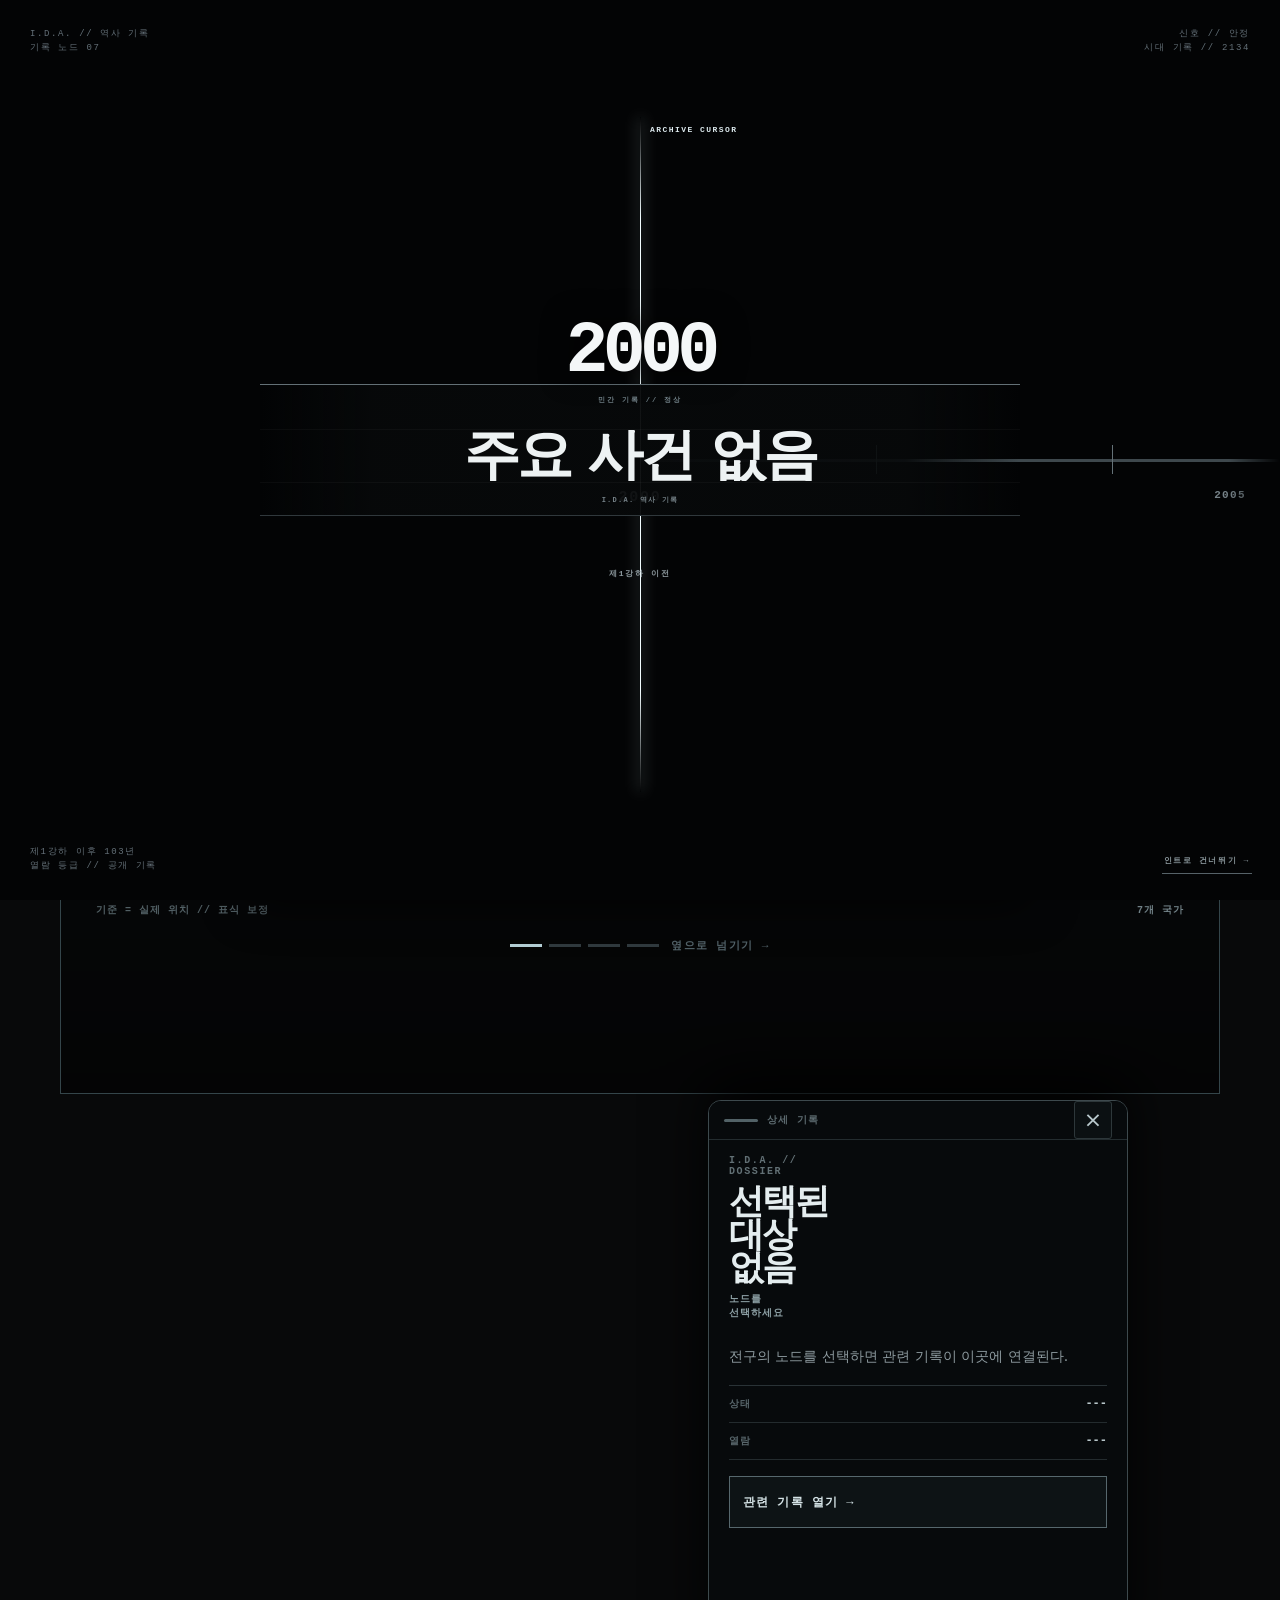
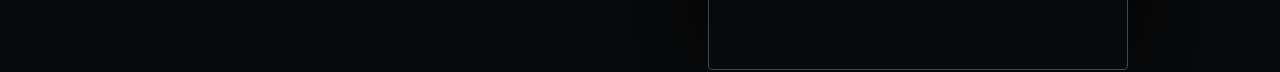
==== commit ccb05394: "fix(characters): bust page cache for updated dossier images" ====
--- a/index.html
+++ b/index.html
@@ -914,4 +914,4 @@
   </div>
 </div>
 </div>
-<script type="module" src="./js/main.js?v=20261015-chaeryeong-open-v1"></script></body></html>
+<script type="module" src="./js/main.js?v=20261015-chaeryeong-four-photos-v1"></script></body></html>
